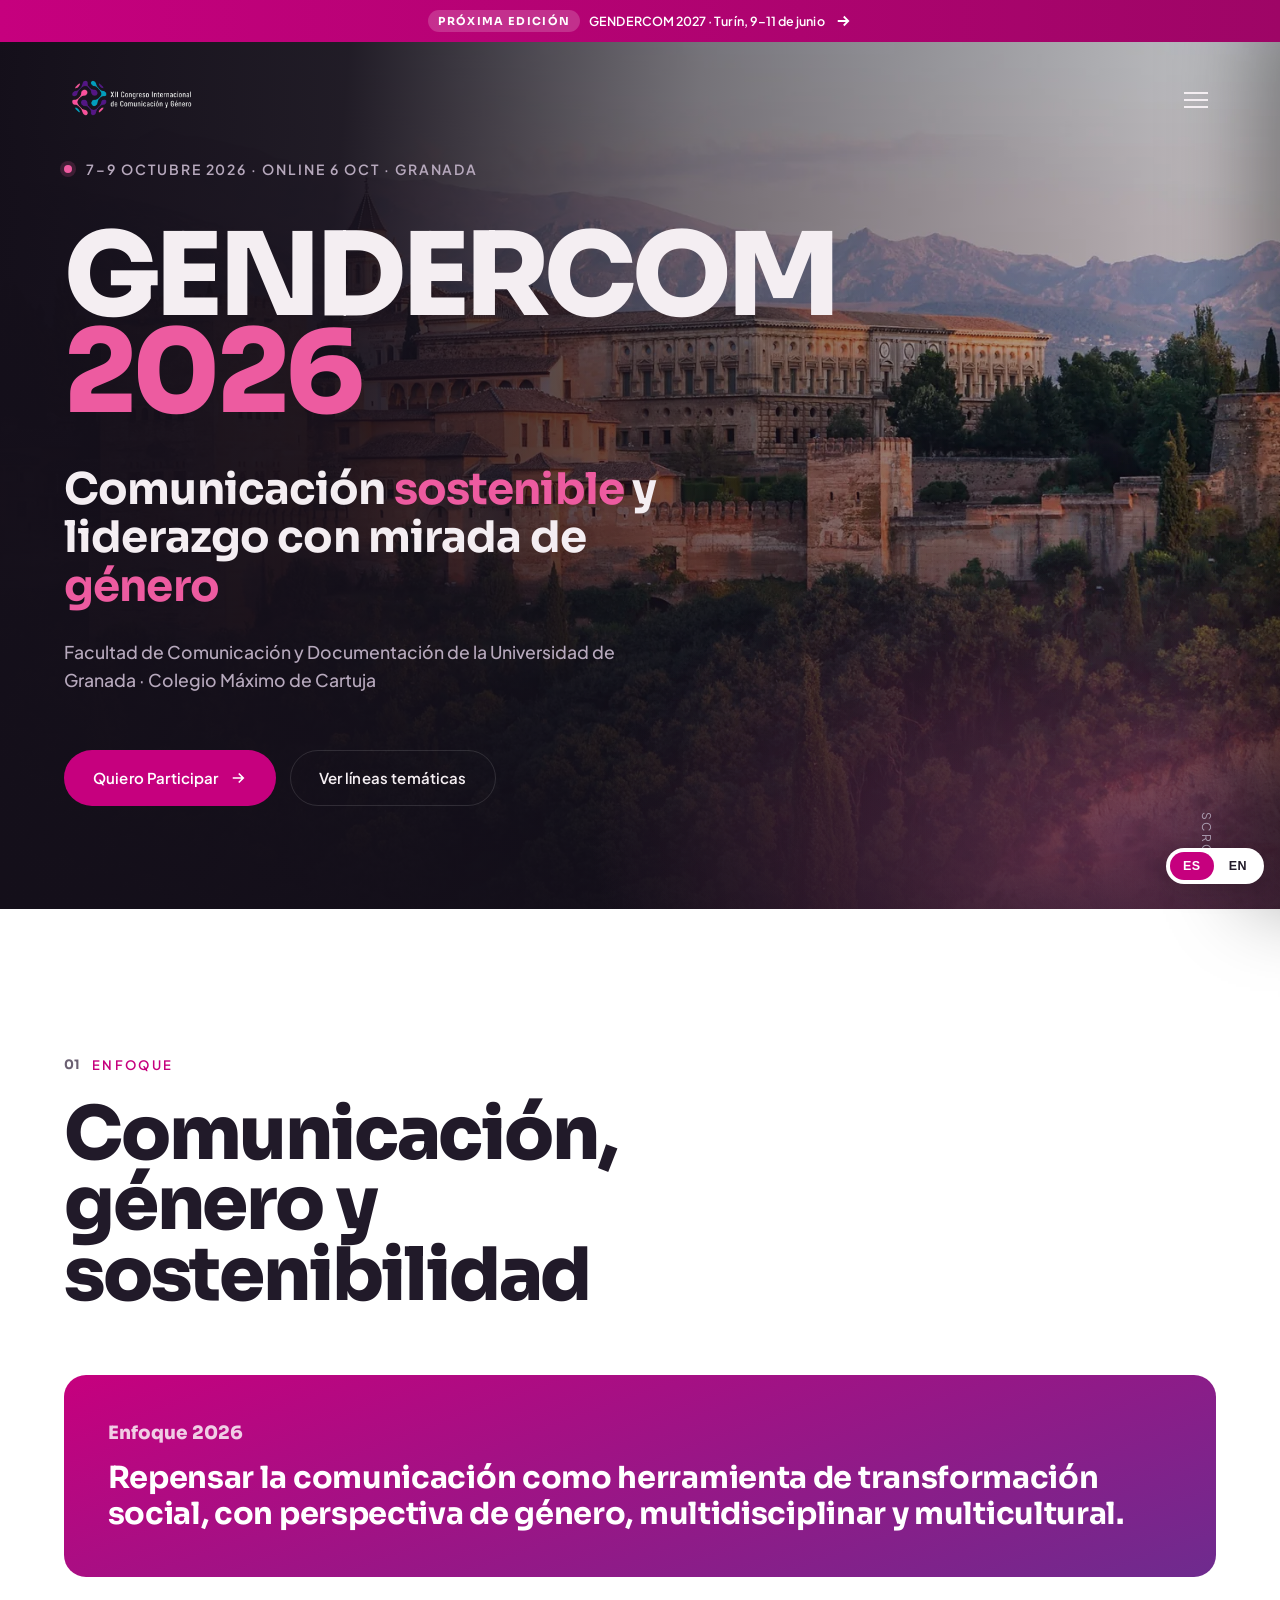
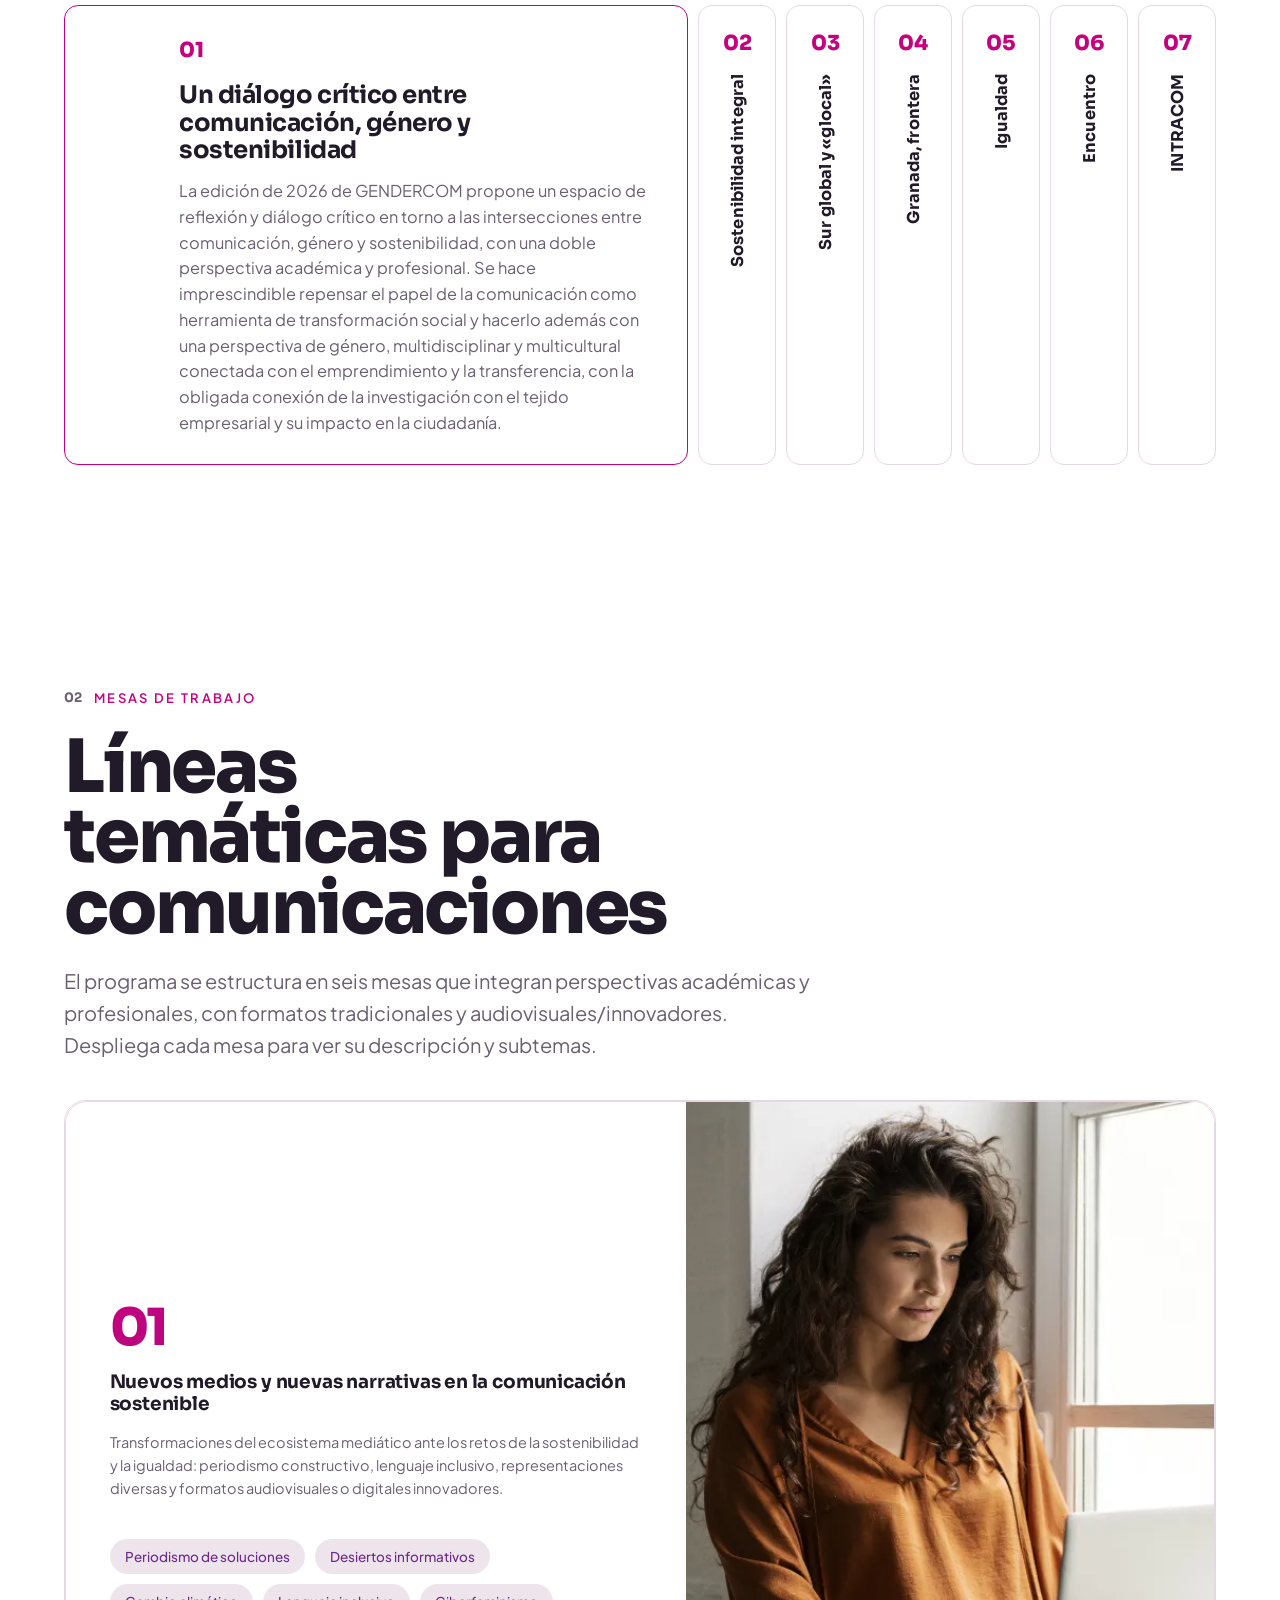
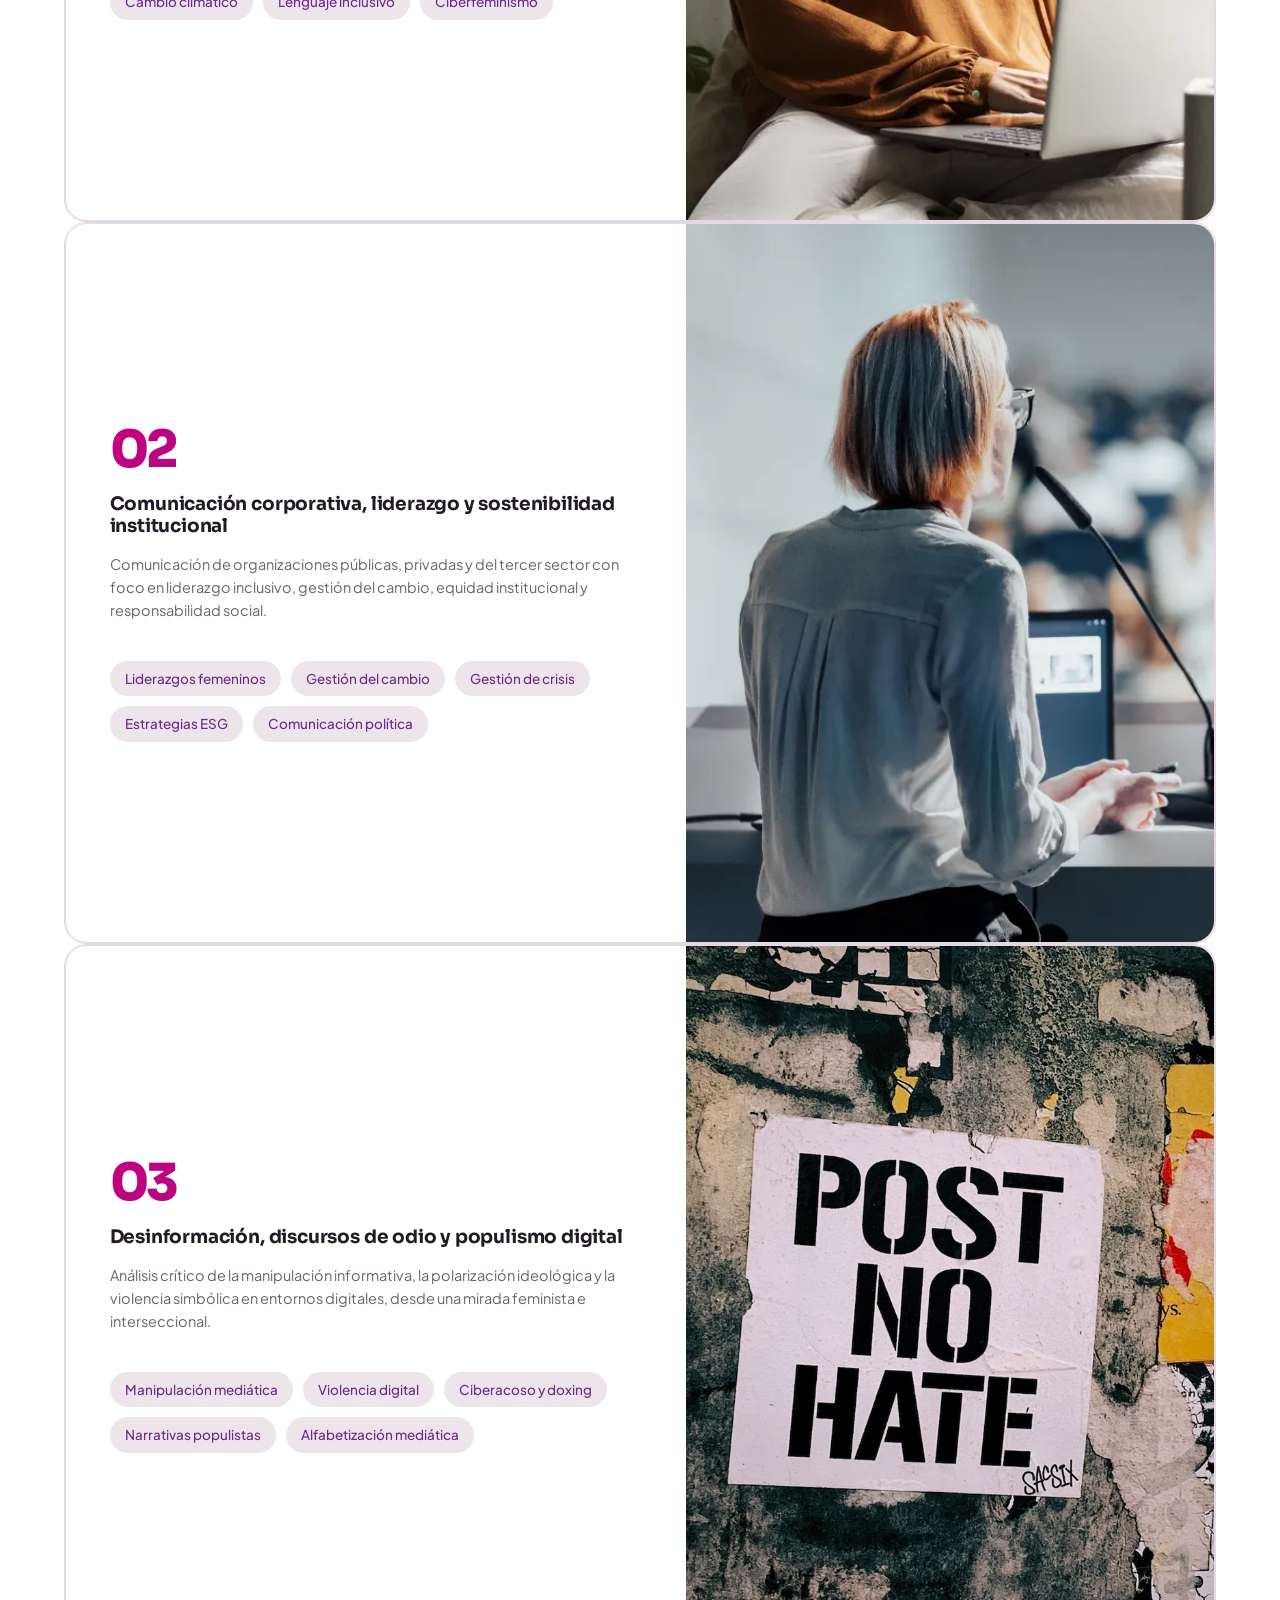
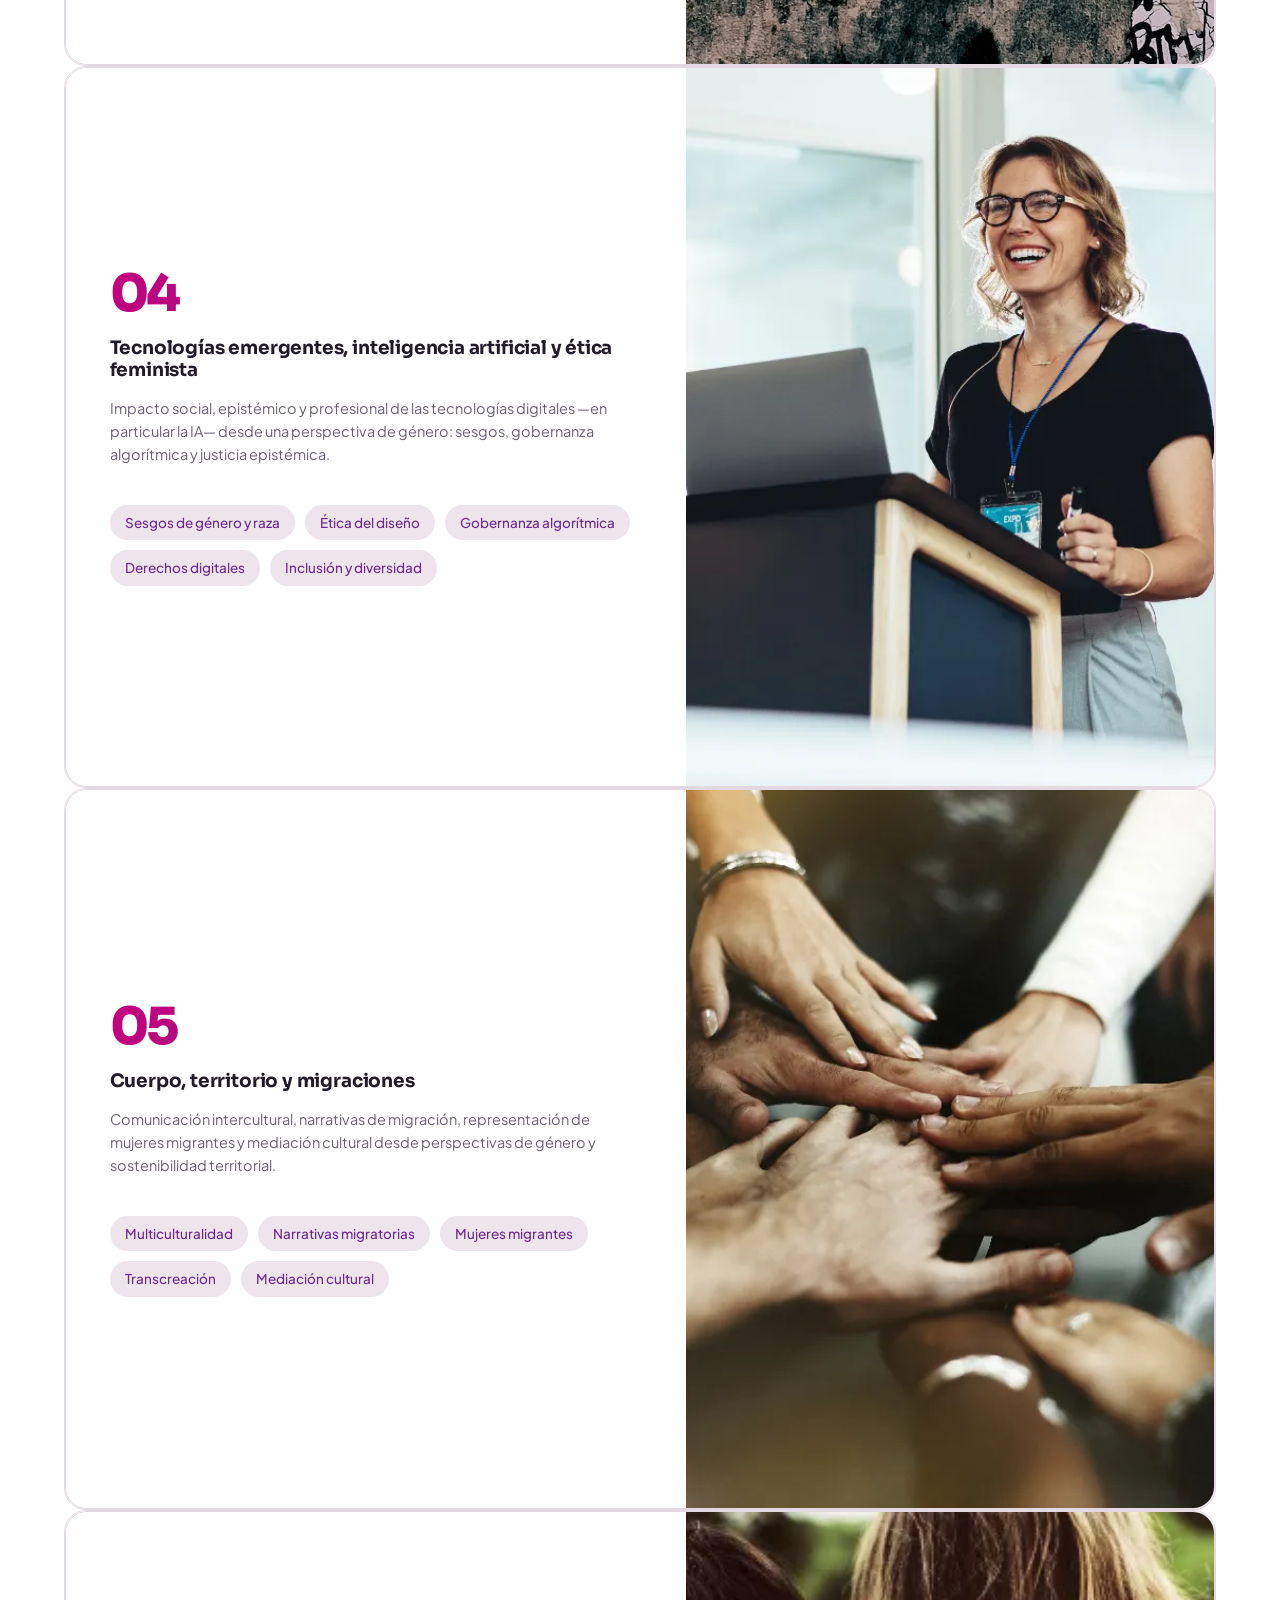
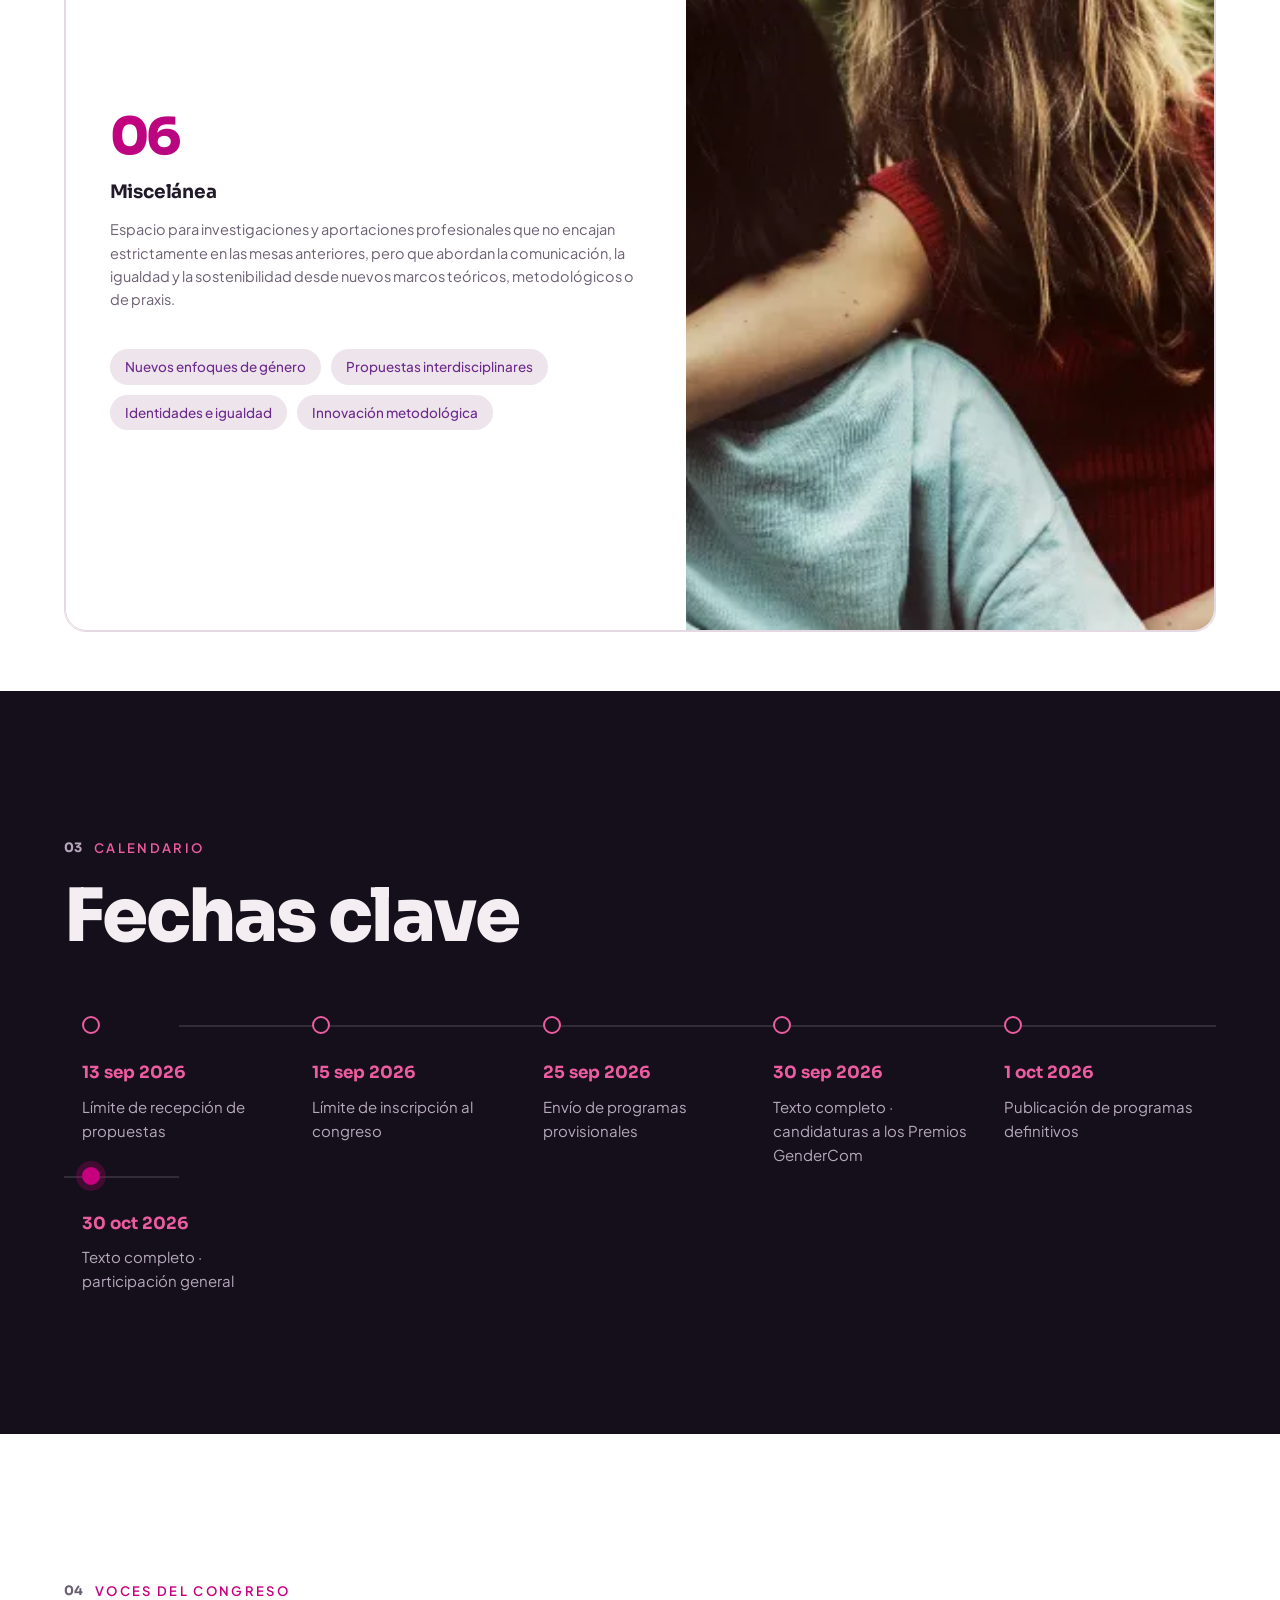
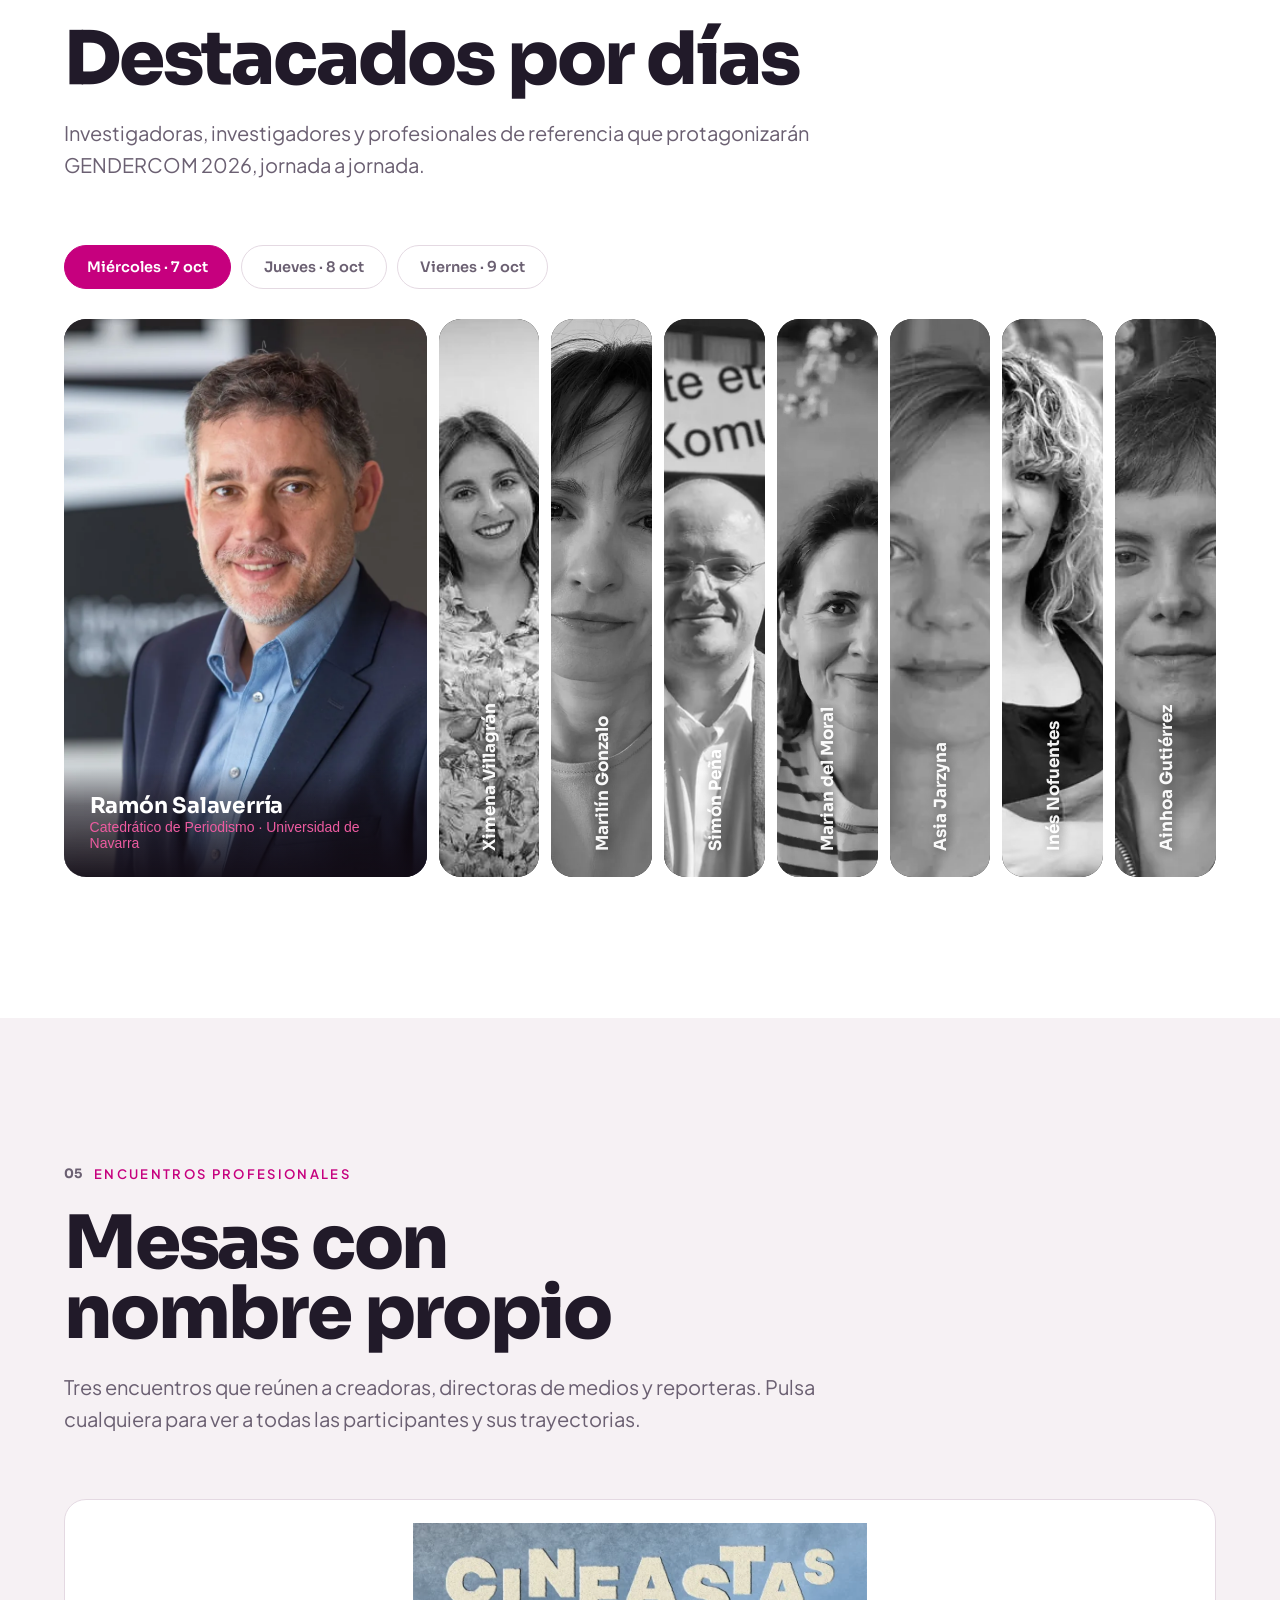
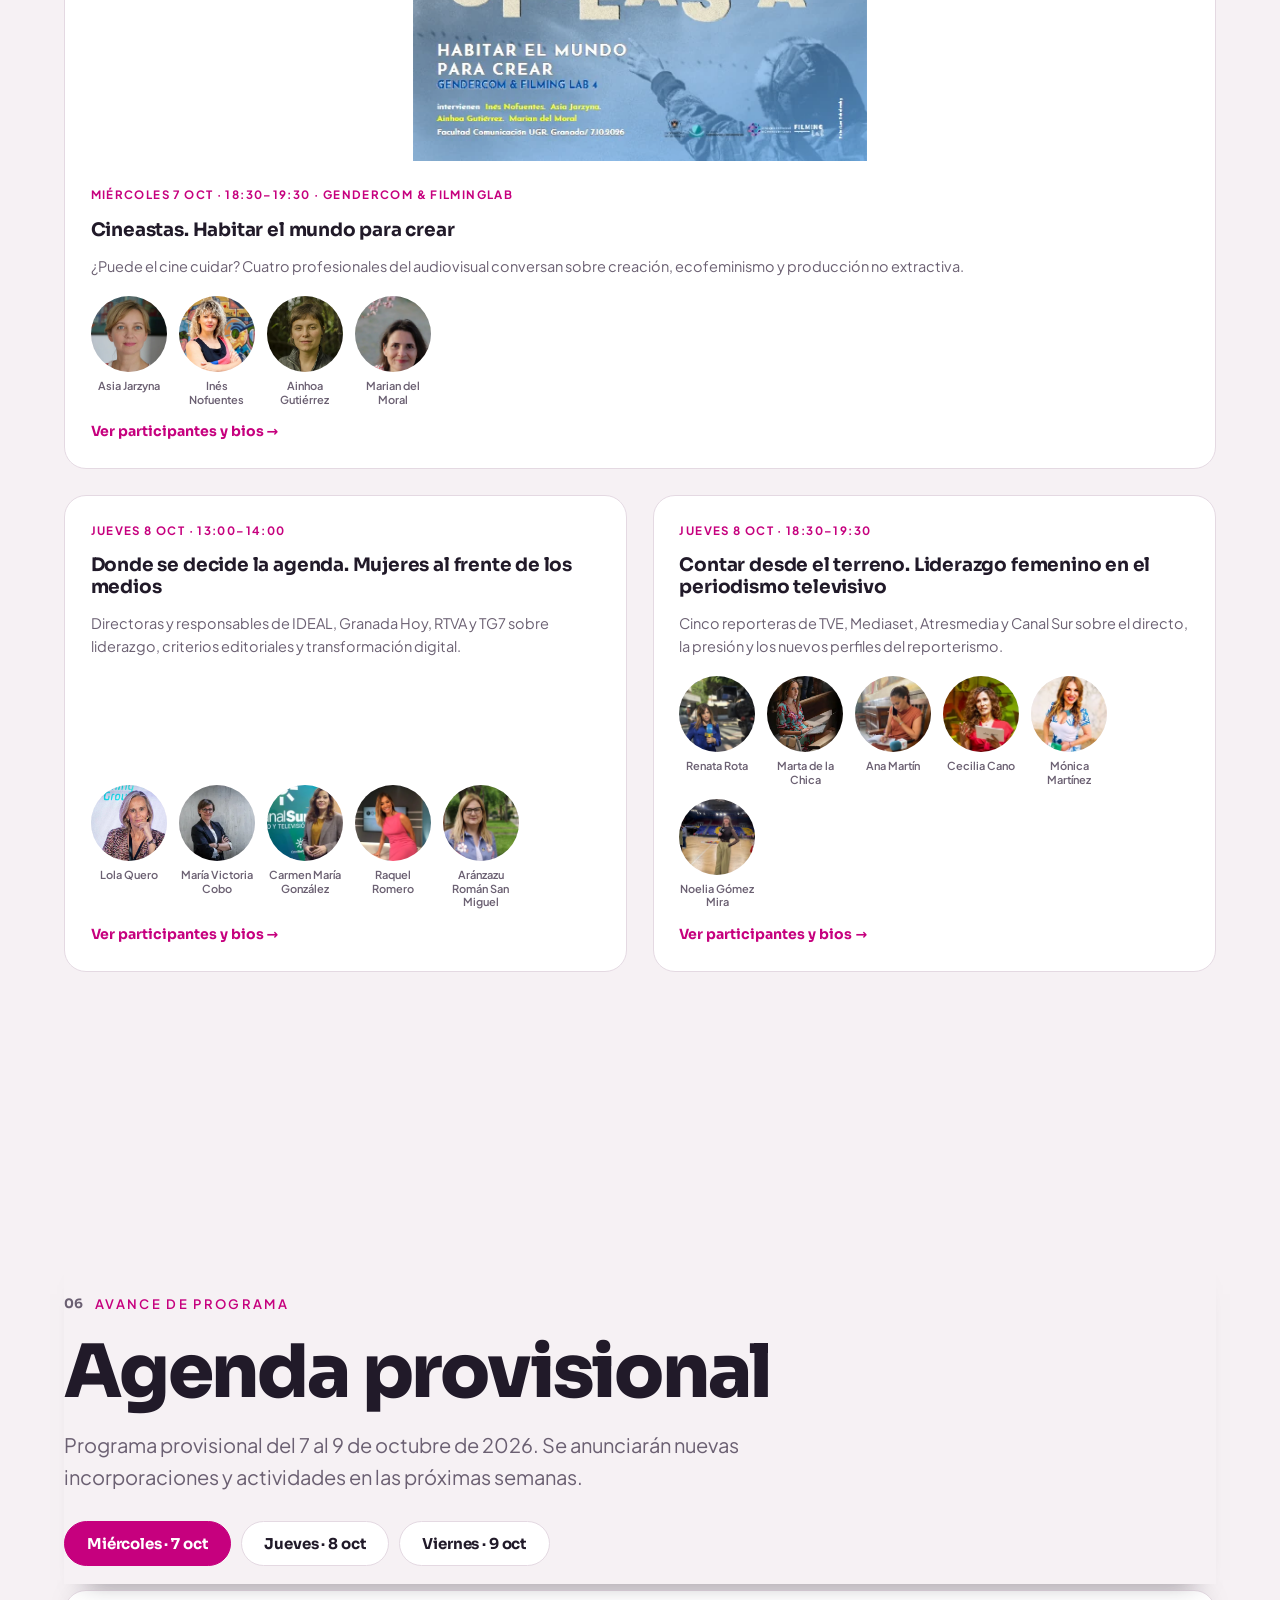
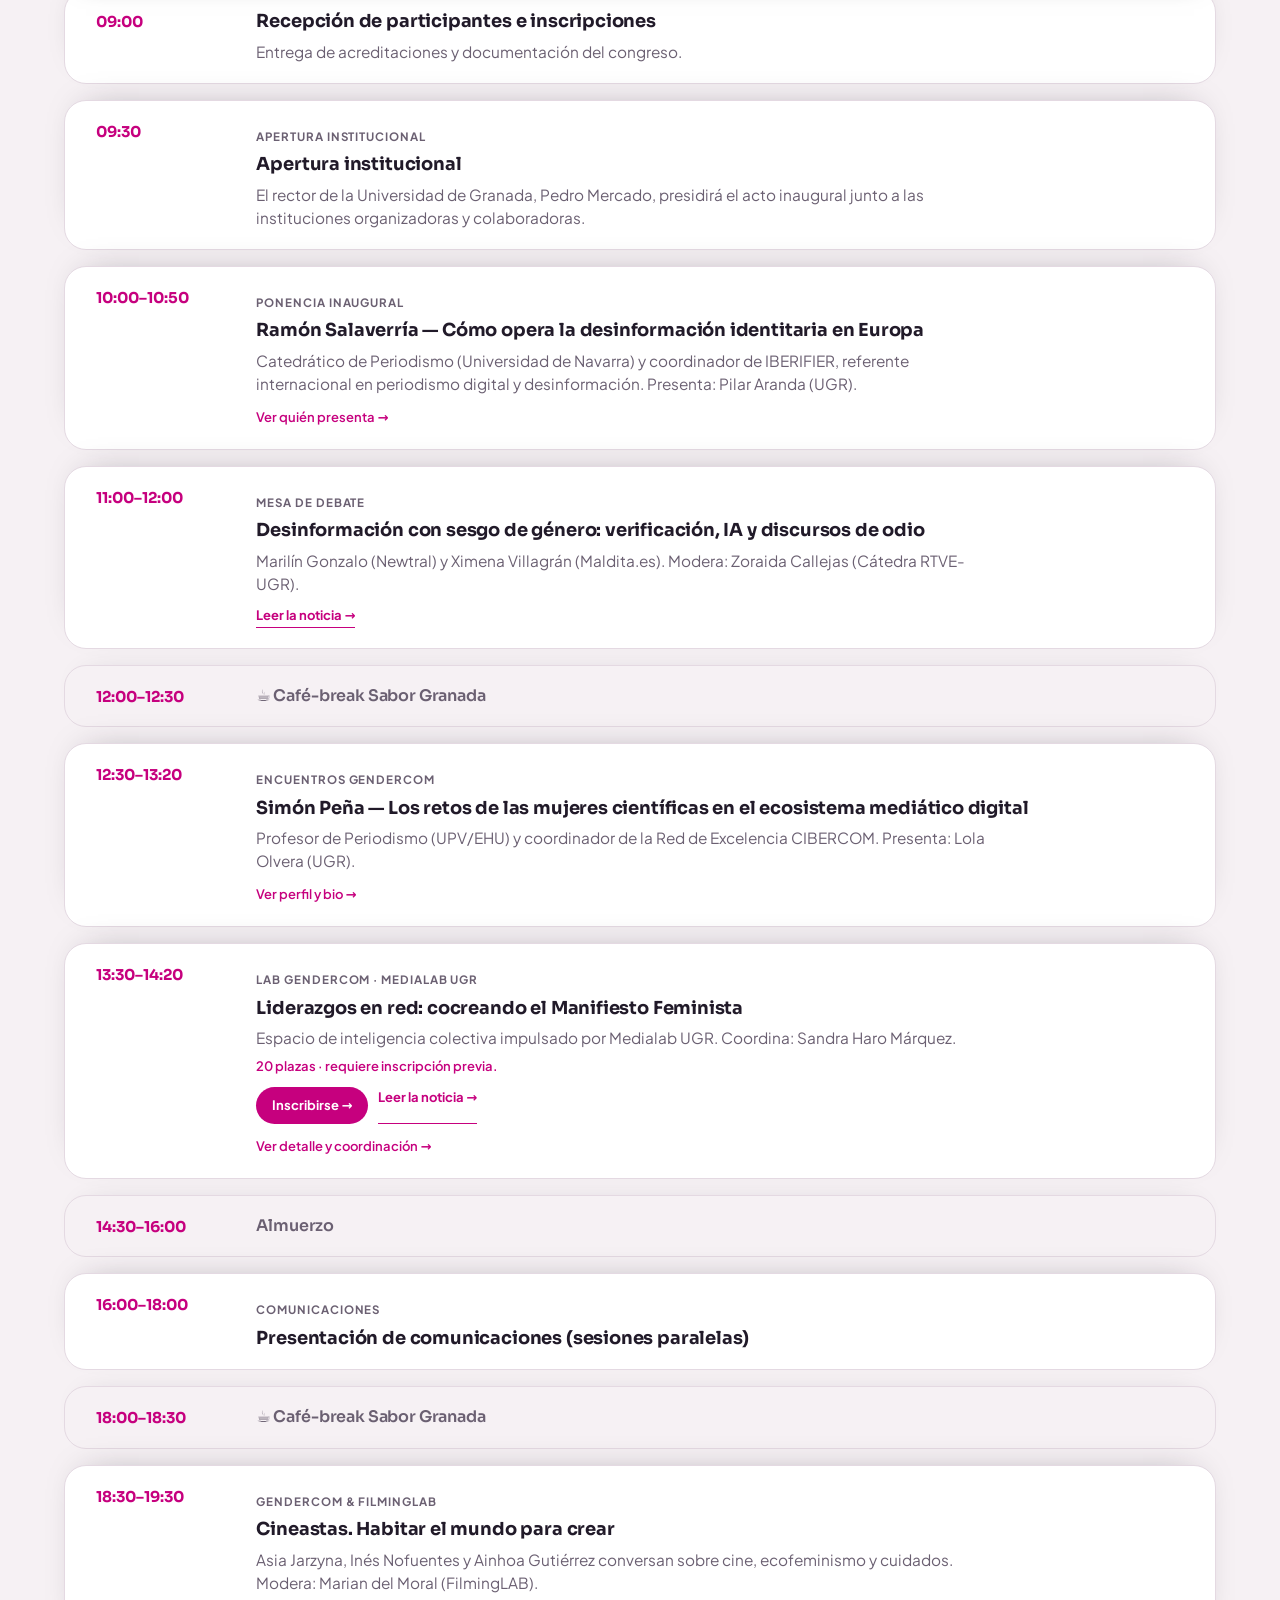
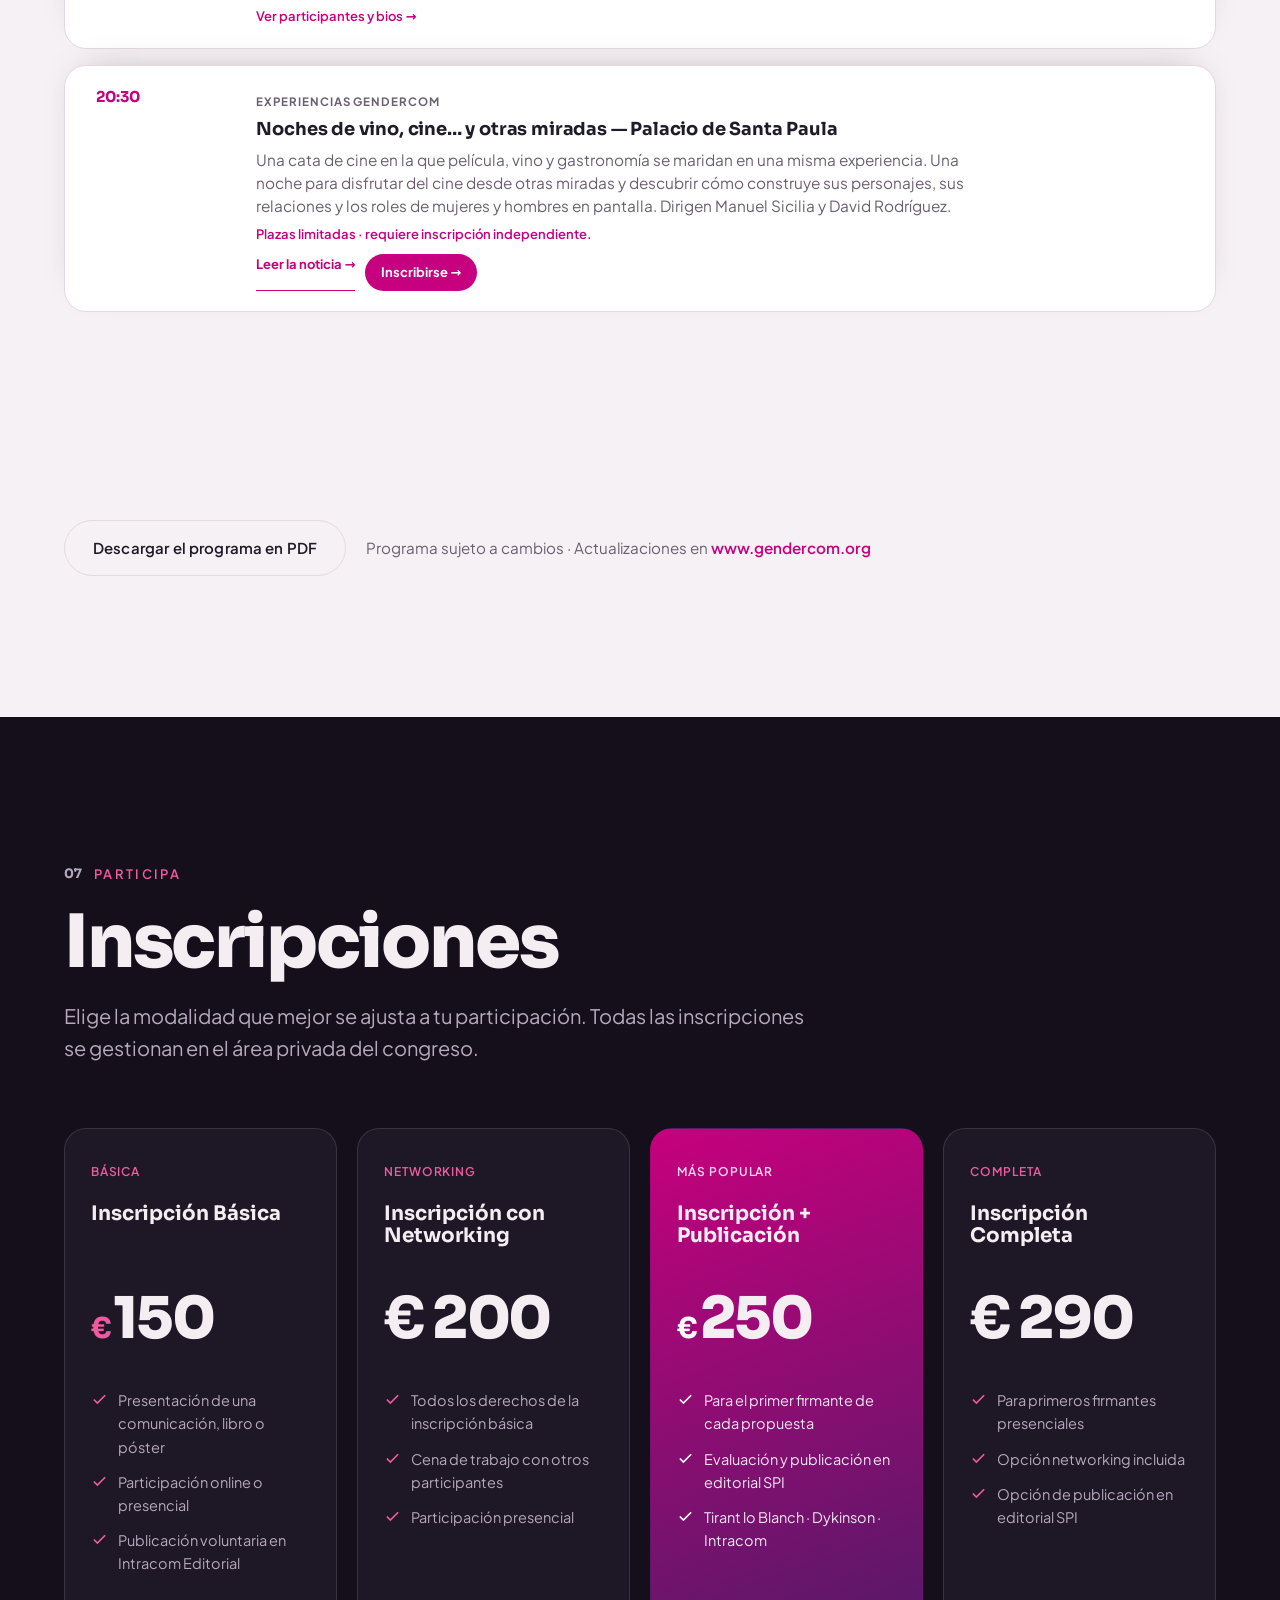
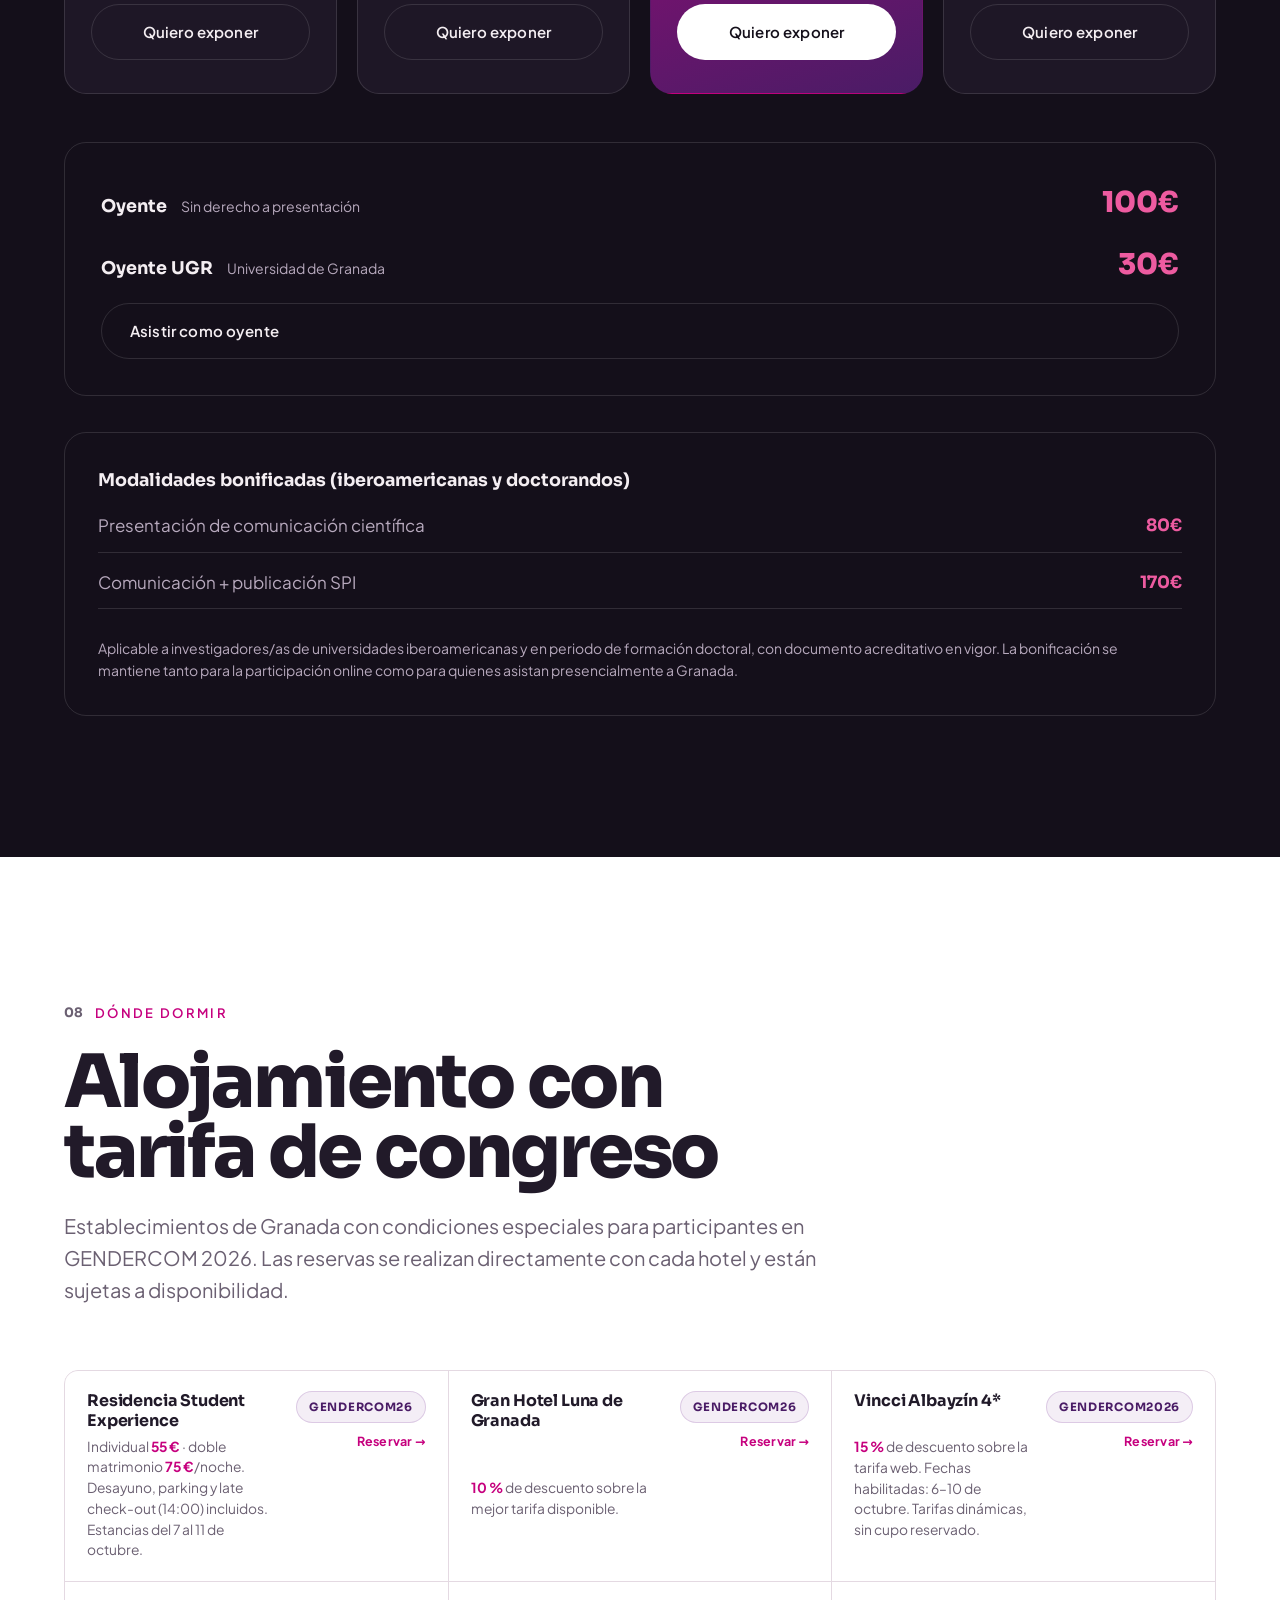
==== 2026/index.html @ 5fc41556 "GENDERCOM 2027 pasa a ser la portada y la web adelgaza de 17 MB a 300 KB Las imágenes iban empotrada" ====
<!DOCTYPE html>
<html lang="es"><head>
<title>GENDERCOM 2026 · Congreso de Comunicación y Género · Granada</title>
<meta name="description" content="XII Congreso Internacional de Comunicación y Género. Comunicación sostenible y liderazgo con mirada de género. Universidad de Granada, 7–9 de octubre de 2026.">
<link rel="canonical" href="https://gendercom.org/2026/">
<meta name="robots" content="index, follow, max-image-preview:large, max-snippet:-1">
<meta property="og:type" content="website">
<meta property="og:site_name" content="GENDERCOM 2026">
<meta property="og:locale" content="es_ES">
<meta property="og:title" content="GENDERCOM 2026 · Congreso de Comunicación y Género · Granada">
<meta property="og:description" content="XII Congreso Internacional de Comunicación y Género. Comunicación sostenible y liderazgo con mirada de género. Universidad de Granada, 7–9 de octubre de 2026.">
<meta property="og:url" content="https://gendercom.org/2026/">
<meta property="og:image" content="https://gendercom.org/2026/og.png">
<meta property="og:image:width" content="1200">
<meta property="og:image:height" content="630">
<meta name="twitter:card" content="summary_large_image">
<link rel="icon" type="image/png" sizes="32x32" href="favicon-32.png">
<link rel="icon" type="image/png" sizes="512x512" href="favicon-512.png">
<link rel="apple-touch-icon" sizes="180x180" href="favicon-180.png">
<meta charset="UTF-8">
<meta name="viewport" content="width=device-width, initial-scale=1.0">
<link rel="preconnect" href="https://fonts.googleapis.com">
<link rel="preconnect" href="https://fonts.gstatic.com">
<style>/* cyrillic-ext */
@font-face {
  font-family: 'Plus Jakarta Sans';
  font-style: normal;
  font-weight: 400;
  font-display: swap;
  src: url("assets/b/47a13be1.woff2") format('woff2');
  unicode-range: U+0460-052F, U+1C80-1C8A, U+20B4, U+2DE0-2DFF, U+A640-A69F, U+FE2E-FE2F;
}
/* vietnamese */
@font-face {
  font-family: 'Plus Jakarta Sans';
  font-style: normal;
  font-weight: 400;
  font-display: swap;
  src: url("assets/b/d597b48f.woff2") format('woff2');
  unicode-range: U+0102-0103, U+0110-0111, U+0128-0129, U+0168-0169, U+01A0-01A1, U+01AF-01B0, U+0300-0301, U+0303-0304, U+0308-0309, U+0323, U+0329, U+1EA0-1EF9, U+20AB;
}
/* latin-ext */
@font-face {
  font-family: 'Plus Jakarta Sans';
  font-style: normal;
  font-weight: 400;
  font-display: swap;
  src: url("assets/b/a295bea7.woff2") format('woff2');
  unicode-range: U+0100-02BA, U+02BD-02C5, U+02C7-02CC, U+02CE-02D7, U+02DD-02FF, U+0304, U+0308, U+0329, U+1D00-1DBF, U+1E00-1E9F, U+1EF2-1EFF, U+2020, U+20A0-20AB, U+20AD-20C0, U+2113, U+2C60-2C7F, U+A720-A7FF;
}
/* latin */
@font-face {
  font-family: 'Plus Jakarta Sans';
  font-style: normal;
  font-weight: 400;
  font-display: swap;
  src: url("assets/b/80a45c73.woff2") format('woff2');
  unicode-range: U+0000-00FF, U+0131, U+0152-0153, U+02BB-02BC, U+02C6, U+02DA, U+02DC, U+0304, U+0308, U+0329, U+2000-206F, U+20AC, U+2122, U+2191, U+2193, U+2212, U+2215, U+FEFF, U+FFFD;
}
/* cyrillic-ext */
@font-face {
  font-family: 'Plus Jakarta Sans';
  font-style: normal;
  font-weight: 500;
  font-display: swap;
  src: url("assets/b/47a13be1.woff2") format('woff2');
  unicode-range: U+0460-052F, U+1C80-1C8A, U+20B4, U+2DE0-2DFF, U+A640-A69F, U+FE2E-FE2F;
}
/* vietnamese */
@font-face {
  font-family: 'Plus Jakarta Sans';
  font-style: normal;
  font-weight: 500;
  font-display: swap;
  src: url("assets/b/d597b48f.woff2") format('woff2');
  unicode-range: U+0102-0103, U+0110-0111, U+0128-0129, U+0168-0169, U+01A0-01A1, U+01AF-01B0, U+0300-0301, U+0303-0304, U+0308-0309, U+0323, U+0329, U+1EA0-1EF9, U+20AB;
}
/* latin-ext */
@font-face {
  font-family: 'Plus Jakarta Sans';
  font-style: normal;
  font-weight: 500;
  font-display: swap;
  src: url("assets/b/a295bea7.woff2") format('woff2');
  unicode-range: U+0100-02BA, U+02BD-02C5, U+02C7-02CC, U+02CE-02D7, U+02DD-02FF, U+0304, U+0308, U+0329, U+1D00-1DBF, U+1E00-1E9F, U+1EF2-1EFF, U+2020, U+20A0-20AB, U+20AD-20C0, U+2113, U+2C60-2C7F, U+A720-A7FF;
}
/* latin */
@font-face {
  font-family: 'Plus Jakarta Sans';
  font-style: normal;
  font-weight: 500;
  font-display: swap;
  src: url("assets/b/80a45c73.woff2") format('woff2');
  unicode-range: U+0000-00FF, U+0131, U+0152-0153, U+02BB-02BC, U+02C6, U+02DA, U+02DC, U+0304, U+0308, U+0329, U+2000-206F, U+20AC, U+2122, U+2191, U+2193, U+2212, U+2215, U+FEFF, U+FFFD;
}
/* cyrillic-ext */
@font-face {
  font-family: 'Plus Jakarta Sans';
  font-style: normal;
  font-weight: 600;
  font-display: swap;
  src: url("assets/b/47a13be1.woff2") format('woff2');
  unicode-range: U+0460-052F, U+1C80-1C8A, U+20B4, U+2DE0-2DFF, U+A640-A69F, U+FE2E-FE2F;
}
/* vietnamese */
@font-face {
  font-family: 'Plus Jakarta Sans';
  font-style: normal;
  font-weight: 600;
  font-display: swap;
  src: url("assets/b/d597b48f.woff2") format('woff2');
  unicode-range: U+0102-0103, U+0110-0111, U+0128-0129, U+0168-0169, U+01A0-01A1, U+01AF-01B0, U+0300-0301, U+0303-0304, U+0308-0309, U+0323, U+0329, U+1EA0-1EF9, U+20AB;
}
/* latin-ext */
@font-face {
  font-family: 'Plus Jakarta Sans';
  font-style: normal;
  font-weight: 600;
  font-display: swap;
  src: url("assets/b/a295bea7.woff2") format('woff2');
  unicode-range: U+0100-02BA, U+02BD-02C5, U+02C7-02CC, U+02CE-02D7, U+02DD-02FF, U+0304, U+0308, U+0329, U+1D00-1DBF, U+1E00-1E9F, U+1EF2-1EFF, U+2020, U+20A0-20AB, U+20AD-20C0, U+2113, U+2C60-2C7F, U+A720-A7FF;
}
/* latin */
@font-face {
  font-family: 'Plus Jakarta Sans';
  font-style: normal;
  font-weight: 600;
  font-display: swap;
  src: url("assets/b/80a45c73.woff2") format('woff2');
  unicode-range: U+0000-00FF, U+0131, U+0152-0153, U+02BB-02BC, U+02C6, U+02DA, U+02DC, U+0304, U+0308, U+0329, U+2000-206F, U+20AC, U+2122, U+2191, U+2193, U+2212, U+2215, U+FEFF, U+FFFD;
}
/* cyrillic-ext */
@font-face {
  font-family: 'Plus Jakarta Sans';
  font-style: normal;
  font-weight: 700;
  font-display: swap;
  src: url("assets/b/47a13be1.woff2") format('woff2');
  unicode-range: U+0460-052F, U+1C80-1C8A, U+20B4, U+2DE0-2DFF, U+A640-A69F, U+FE2E-FE2F;
}
/* vietnamese */
@font-face {
  font-family: 'Plus Jakarta Sans';
  font-style: normal;
  font-weight: 700;
  font-display: swap;
  src: url("assets/b/d597b48f.woff2") format('woff2');
  unicode-range: U+0102-0103, U+0110-0111, U+0128-0129, U+0168-0169, U+01A0-01A1, U+01AF-01B0, U+0300-0301, U+0303-0304, U+0308-0309, U+0323, U+0329, U+1EA0-1EF9, U+20AB;
}
/* latin-ext */
@font-face {
  font-family: 'Plus Jakarta Sans';
  font-style: normal;
  font-weight: 700;
  font-display: swap;
  src: url("assets/b/a295bea7.woff2") format('woff2');
  unicode-range: U+0100-02BA, U+02BD-02C5, U+02C7-02CC, U+02CE-02D7, U+02DD-02FF, U+0304, U+0308, U+0329, U+1D00-1DBF, U+1E00-1E9F, U+1EF2-1EFF, U+2020, U+20A0-20AB, U+20AD-20C0, U+2113, U+2C60-2C7F, U+A720-A7FF;
}
/* latin */
@font-face {
  font-family: 'Plus Jakarta Sans';
  font-style: normal;
  font-weight: 700;
  font-display: swap;
  src: url("assets/b/80a45c73.woff2") format('woff2');
  unicode-range: U+0000-00FF, U+0131, U+0152-0153, U+02BB-02BC, U+02C6, U+02DA, U+02DC, U+0304, U+0308, U+0329, U+2000-206F, U+20AC, U+2122, U+2191, U+2193, U+2212, U+2215, U+FEFF, U+FFFD;
}
/* latin-ext */
@font-face {
  font-family: 'Sora';
  font-style: normal;
  font-weight: 500;
  font-display: swap;
  src: url("assets/b/bac84200.woff2") format('woff2');
  unicode-range: U+0100-02BA, U+02BD-02C5, U+02C7-02CC, U+02CE-02D7, U+02DD-02FF, U+0304, U+0308, U+0329, U+1D00-1DBF, U+1E00-1E9F, U+1EF2-1EFF, U+2020, U+20A0-20AB, U+20AD-20C0, U+2113, U+2C60-2C7F, U+A720-A7FF;
}
/* latin */
@font-face {
  font-family: 'Sora';
  font-style: normal;
  font-weight: 500;
  font-display: swap;
  src: url("assets/b/6f358bd4.woff2") format('woff2');
  unicode-range: U+0000-00FF, U+0131, U+0152-0153, U+02BB-02BC, U+02C6, U+02DA, U+02DC, U+0304, U+0308, U+0329, U+2000-206F, U+20AC, U+2122, U+2191, U+2193, U+2212, U+2215, U+FEFF, U+FFFD;
}
/* latin-ext */
@font-face {
  font-family: 'Sora';
  font-style: normal;
  font-weight: 600;
  font-display: swap;
  src: url("assets/b/bac84200.woff2") format('woff2');
  unicode-range: U+0100-02BA, U+02BD-02C5, U+02C7-02CC, U+02CE-02D7, U+02DD-02FF, U+0304, U+0308, U+0329, U+1D00-1DBF, U+1E00-1E9F, U+1EF2-1EFF, U+2020, U+20A0-20AB, U+20AD-20C0, U+2113, U+2C60-2C7F, U+A720-A7FF;
}
/* latin */
@font-face {
  font-family: 'Sora';
  font-style: normal;
  font-weight: 600;
  font-display: swap;
  src: url("assets/b/6f358bd4.woff2") format('woff2');
  unicode-range: U+0000-00FF, U+0131, U+0152-0153, U+02BB-02BC, U+02C6, U+02DA, U+02DC, U+0304, U+0308, U+0329, U+2000-206F, U+20AC, U+2122, U+2191, U+2193, U+2212, U+2215, U+FEFF, U+FFFD;
}
/* latin-ext */
@font-face {
  font-family: 'Sora';
  font-style: normal;
  font-weight: 700;
  font-display: swap;
  src: url("assets/b/bac84200.woff2") format('woff2');
  unicode-range: U+0100-02BA, U+02BD-02C5, U+02C7-02CC, U+02CE-02D7, U+02DD-02FF, U+0304, U+0308, U+0329, U+1D00-1DBF, U+1E00-1E9F, U+1EF2-1EFF, U+2020, U+20A0-20AB, U+20AD-20C0, U+2113, U+2C60-2C7F, U+A720-A7FF;
}
/* latin */
@font-face {
  font-family: 'Sora';
  font-style: normal;
  font-weight: 700;
  font-display: swap;
  src: url("assets/b/6f358bd4.woff2") format('woff2');
  unicode-range: U+0000-00FF, U+0131, U+0152-0153, U+02BB-02BC, U+02C6, U+02DA, U+02DC, U+0304, U+0308, U+0329, U+2000-206F, U+20AC, U+2122, U+2191, U+2193, U+2212, U+2215, U+FEFF, U+FFFD;
}
/* latin-ext */
@font-face {
  font-family: 'Sora';
  font-style: normal;
  font-weight: 800;
  font-display: swap;
  src: url("assets/b/bac84200.woff2") format('woff2');
  unicode-range: U+0100-02BA, U+02BD-02C5, U+02C7-02CC, U+02CE-02D7, U+02DD-02FF, U+0304, U+0308, U+0329, U+1D00-1DBF, U+1E00-1E9F, U+1EF2-1EFF, U+2020, U+20A0-20AB, U+20AD-20C0, U+2113, U+2C60-2C7F, U+A720-A7FF;
}
/* latin */
@font-face {
  font-family: 'Sora';
  font-style: normal;
  font-weight: 800;
  font-display: swap;
  src: url("assets/b/6f358bd4.woff2") format('woff2');
  unicode-range: U+0000-00FF, U+0131, U+0152-0153, U+02BB-02BC, U+02C6, U+02DA, U+02DC, U+0304, U+0308, U+0329, U+2000-206F, U+20AC, U+2122, U+2191, U+2193, U+2212, U+2215, U+FEFF, U+FFFD;
}
</style>
<style>/* ============================================================
   GENDERCOM 2026 — Sistema de diseño
   Paleta extraída del logo: magenta · rosa · púrpura · turquesa
   Display: Syne  ·  Texto: Plus Jakarta Sans
   ============================================================ */

:root {
  /* Marca */
  --magenta: #C6007E;
  --magenta-deep: #9E0566;
  --pink: #ED5BA0;
  --purple: #6E2B8E;
  --purple-deep: #4A1C66;
  --teal: #1CA0AE;

  /* Neutros */
  --ink: #140F1A;
  --ink-2: #1E1726;
  --ink-soft: #2A2233;
  --paper: #FFFFFF;
  --mist: #F6F1F4;
  --mist-2: #EDE5EB;
  --line: #E4D9E2;
  --line-dark: rgba(255,255,255,.12);

  --text: #211A29;
  --text-soft: #6B6072;
  --text-ondark: #F4EEF2;
  --text-ondark-soft: #B7A9Bd;

  /* Tipografía */
  --display: 'Sora', system-ui, sans-serif;
  --body: 'Plus Jakarta Sans', system-ui, sans-serif;

  /* Métrica */
  --container: 1280px;
  --gutter: clamp(20px, 5vw, 64px);
  --section-y: clamp(80px, 11vw, 168px);
  --radius: 22px;
  --radius-sm: 14px;
  --topbar-h: 48px;

  --ease: cubic-bezier(.22, 1, .36, 1);
}

* { margin: 0; padding: 0; box-sizing: border-box; }

html { scroll-behavior: smooth; scroll-padding-top: 92px; }

body {
  font-family: var(--body);
  background: var(--paper);
  color: var(--text);
  font-size: 17px;
  line-height: 1.6;
  -webkit-font-smoothing: antialiased;
  text-rendering: optimizeLegibility;
  overflow-x: hidden;
}

img { display: block; max-width: 100%; }
a { color: inherit; text-decoration: none; }

.container {
  width: 100%;
  max-width: var(--container);
  margin: 0 auto;
  padding-inline: var(--gutter);
}

/* ---------- Tipografía utilitaria ---------- */
.display {
  font-family: var(--display);
  font-weight: 800;
  line-height: .92;
  letter-spacing: -0.03em;
  text-wrap: balance;
}
.eyebrow {
  display: inline-flex;
  align-items: center;
  gap: 12px;
  font-family: var(--body);
  font-weight: 600;
  font-size: 13px;
  letter-spacing: .18em;
  text-transform: uppercase;
  color: var(--magenta);
}
.eyebrow::before {
  content: attr(data-index);
  font-family: var(--display);
  font-weight: 700;
  letter-spacing: 0;
  color: var(--text-soft);
}
.eyebrow.on-dark { color: var(--pink); }
.eyebrow.on-dark::before { color: var(--text-ondark-soft); }

.section-head {
  max-width: 760px;
  margin-bottom: clamp(40px, 5vw, 72px);
}
.section-head h2 {
  font-family: var(--display);
  font-weight: 800;
  font-size: clamp(2.4rem, 6vw, 4.6rem);
  line-height: .96;
  letter-spacing: -0.03em;
  margin-top: 22px;
  text-wrap: balance;
}
.section-head p {
  margin-top: 22px;
  font-size: clamp(1.05rem, 1.6vw, 1.25rem);
  color: var(--text-soft);
  max-width: 56ch;
}
.section.dark .section-head p { color: var(--text-ondark-soft); }

/* ---------- Botones ---------- */
.btn {
  display: inline-flex;
  align-items: center;
  gap: 10px;
  font-family: var(--body);
  font-weight: 600;
  font-size: 15px;
  letter-spacing: .01em;
  padding: 15px 28px;
  border-radius: 100px;
  border: 1.5px solid transparent;
  cursor: pointer;
  transition: transform .35s var(--ease), background .3s var(--ease), color .3s var(--ease), border-color .3s var(--ease);
  white-space: nowrap;
}
.btn svg { width: 18px; height: 18px; transition: transform .35s var(--ease); }
.btn:hover svg { transform: translateX(4px); }
.btn-primary { background: var(--magenta); color: #fff; }
.btn-primary:hover { background: var(--magenta-deep); transform: translateY(-2px); }
.btn-ghost { border-color: var(--line); color: var(--text); background: transparent; }
.btn-ghost:hover { border-color: var(--magenta); color: var(--magenta); }
.btn-ghost.on-dark { border-color: var(--line-dark); color: var(--text-ondark); }
.btn-ghost.on-dark:hover { border-color: var(--pink); color: var(--pink); }
.btn-light { background: #fff; color: var(--ink); }
.btn-light:hover { transform: translateY(-2px); background: var(--mist); }

/* ============================================================
   NAV
   ============================================================ */
.nav {
  position: fixed;
  top: var(--topbar-h, 46px); left: 0; right: 0;
  z-index: 100;
  transition: background .4s var(--ease), box-shadow .4s var(--ease), padding .4s var(--ease), top .4s var(--ease);
  padding: 22px 0;
}
.nav.scrolled {
  top: 0;
  background: rgba(255,255,255,.82);
  backdrop-filter: blur(18px) saturate(1.4);
  -webkit-backdrop-filter: blur(18px) saturate(1.4);
  box-shadow: 0 1px 0 var(--line);
  padding: 14px 0;
}

/* ---------- Barra superior: avance de programa ---------- */
.topbar {
  position: fixed; top: 0; left: 0; right: 0;
  z-index: 101;
  background: linear-gradient(90deg, var(--magenta) 0%, var(--magenta-deep) 100%);
  transform: translateY(0);
  transition: transform .4s var(--ease);
}
.topbar.hidden { transform: translateY(-100%); }
.topbar a {
  display: flex; align-items: center; justify-content: center; gap: 12px;
  padding: 11px 20px;
  color: #fff; font-weight: 600; font-size: 14px; letter-spacing: .005em;
  text-align: center;
}
.topbar a:hover { color: #fff; }
.topbar .tb-badge {
  font-family: var(--display); font-weight: 700; font-size: 11px;
  letter-spacing: .12em; text-transform: uppercase;
  background: rgba(255,255,255,.18); color: #fff;
  padding: 4px 10px; border-radius: 100px; white-space: nowrap;
}
.topbar .tb-arrow { transition: transform .3s var(--ease); flex: 0 0 auto; }
.topbar a:hover .tb-arrow { transform: translateX(4px); }
.nav .container { max-width: none; }
.nav-inner {
  display: flex;
  align-items: center;
  justify-content: space-between;
  gap: 16px;
}
.nav-logo { display: flex; align-items: center; flex-shrink: 0; }
.nav-logo img { height: 88px; width: auto; flex: 0 0 auto; display: block; transition: height .4s var(--ease); }
.nav.scrolled .nav-logo img { height: 60px; }
.nav-logo .logo-color { display: none; }
.nav.scrolled .nav-logo .logo-neg { display: none; }
.nav.scrolled .nav-logo .logo-color { display: block; }

.nav-links {
  display: flex;
  align-items: center;
  gap: 4px;
  list-style: none;
}
.nav-links a {
  font-size: 13.5px;
  font-weight: 500;
  color: var(--text-ondark);
  padding: 8px 11px;
  border-radius: 100px;
  transition: color .25s, background .25s;
  white-space: nowrap;
}
.nav.scrolled .nav-links a { color: var(--text); }
.nav-links a:hover { color: var(--magenta); background: rgba(198,0,126,.08); }
.nav-cta { display: flex; align-items: center; gap: 10px; }
.nav-cta .btn-ghost { display: none; }
@media (min-width: 1560px) { .nav-cta .btn-ghost { display: inline-flex; } }

.nav-toggle {
  display: none;
  flex-direction: column;
  gap: 5px;
  background: none;
  border: 0;
  cursor: pointer;
  padding: 8px;
}
.nav-toggle span {
  width: 24px; height: 2px;
  background: var(--text-ondark);
  transition: background .3s, transform .3s, opacity .3s;
}
.nav.scrolled .nav-toggle span { background: var(--ink); }

.nav-mobile { display: none; }
  .nav-links .nav-2027, .nav-mobile .nav-2027 { color: var(--pink); font-weight: 700; letter-spacing: .02em; }
  .nav.scrolled .nav-links .nav-2027 { color: var(--magenta); }
  .nav-links .nav-2027::after { content: " →"; font-weight: 400; }

/* ============================================================
   HERO
   ============================================================ */
.hero {
  position: relative;
  background: var(--ink);
  color: var(--text-ondark);
  min-height: 100svh;
  display: flex;
  align-items: center;
  padding: clamp(140px, 17vh, 200px) 0 clamp(64px, 8vw, 110px);
  overflow: hidden;
  isolation: isolate;
}
.hero .container { position: relative; z-index: 1; }
.hero-content { max-width: min(900px, 94%); }
.hero-bg {
  position: absolute;
  inset: 0;
  z-index: -1;
  overflow: hidden;
}
.hero-photo {
  position: absolute; inset: 0;
  width: 100%; height: 100%;
  object-fit: cover;
  object-position: 72% center;
}
.hero-veil {
  position: absolute; inset: 0;
  background:
    linear-gradient(95deg, var(--ink) 0%, rgba(20,15,26,.94) 26%, rgba(20,15,26,.55) 52%, rgba(20,15,26,.12) 100%),
    linear-gradient(0deg, rgba(20,15,26,.92) 0%, rgba(20,15,26,.12) 42%, transparent 70%);
}
.hero-veil::after {
  content: ''; position: absolute; inset: 0;
  background: radial-gradient(60% 50% at 88% 92%, rgba(237,91,160,.30), transparent 70%);
  mix-blend-mode: screen;
}

.hero-eyebrow {
  display: inline-flex;
  align-items: center;
  gap: 14px;
  font-weight: 600;
  font-size: 14px;
  letter-spacing: .14em;
  text-transform: uppercase;
  color: var(--text-ondark-soft);
  margin-bottom: clamp(28px, 4vw, 48px);
}
.hero-eyebrow .dot { width: 8px; height: 8px; border-radius: 50%; background: var(--pink); box-shadow: 0 0 0 4px rgba(237,91,160,.18); }

.hero-title {
  font-family: var(--display);
  font-weight: 800;
  font-size: clamp(2.8rem, 9vw, 8.5rem);
  line-height: .84;
  letter-spacing: -0.04em;
  position: relative;
}
.hero-title .word { display: block; }
.hero-title .year {
  color: var(--pink);
  display: inline-block;
}
.hero-lede {
  margin-top: clamp(26px, 3.5vw, 44px);
  font-size: clamp(1.5rem, 3.4vw, 2.9rem);
  font-weight: 700;
  line-height: 1.12;
  max-width: 20ch;
  color: var(--text-ondark);
  font-family: var(--display);
  letter-spacing: -0.02em;
}
.hero-lede .hl { color: var(--pink); }
.hero-venue {
  margin-top: clamp(18px, 2.4vw, 26px);
  font-size: clamp(.95rem, 1.5vw, 1.1rem);
  font-weight: 500;
  color: var(--text-ondark-soft);
  max-width: 46ch;
}
.hero-meta {
  display: flex;
  flex-wrap: wrap;
  gap: 12px;
  margin-top: clamp(34px, 4vw, 48px);
}
.hero-badge {
  display: inline-flex;
  align-items: center;
  gap: 9px;
  padding: 11px 20px;
  border: 1.5px solid var(--line-dark);
  border-radius: 100px;
  font-size: 14.5px;
  font-weight: 500;
  background: rgba(255,255,255,.03);
  backdrop-filter: blur(6px);
}
.hero-badge svg { width: 17px; height: 17px; color: var(--pink); }
.hero-actions {
  display: flex;
  flex-wrap: wrap;
  gap: 14px;
  margin-top: clamp(38px, 5vw, 56px);
}
.hero-scroll {
  position: absolute;
  bottom: 34px;
  right: var(--gutter);
  display: flex;
  align-items: center;
  gap: 10px;
  font-size: 12px;
  letter-spacing: .2em;
  text-transform: uppercase;
  color: var(--text-ondark-soft);
  writing-mode: vertical-rl;
}

/* ============================================================
   SECCIONES BASE
   ============================================================ */
.section { padding: var(--section-y) 0; position: relative; }
.section.dark { background: var(--ink); color: var(--text-ondark); }
.section.mist { background: var(--mist); }

/* ---------- Cifras ---------- */
.stats {
  display: grid;
  grid-template-columns: repeat(4, 1fr);
  gap: clamp(24px, 4vw, 56px);
}
.stat { border-top: 1.5px solid var(--line-dark); padding-top: 24px; }
.stat-num {
  font-family: var(--display);
  font-weight: 800;
  font-size: clamp(3rem, 7vw, 5.5rem);
  line-height: 1;
  letter-spacing: -0.04em;
  color: #fff;
  display: flex;
  align-items: baseline;
}
.stat-num .plus, .stat-num .suffix { color: var(--pink); }
.stat-label {
  margin-top: 14px;
  font-size: 15px;
  color: var(--text-ondark-soft);
  max-width: 22ch;
}

/* ---------- Sobre el congreso ---------- */
.split {
  display: grid;
  grid-template-columns: 1.05fr .95fr;
  gap: clamp(40px, 6vw, 96px);
  align-items: center;
}
.split-text p { color: var(--text-soft); margin-top: 20px; font-size: 1.08rem; }
.split-text .lead {
  font-family: var(--display);
  font-weight: 600;
  font-size: clamp(1.4rem, 2.6vw, 2rem);
  line-height: 1.25;
  color: var(--text);
  letter-spacing: -0.01em;
}
.split-text .btn { margin-top: 36px; }
.split-media {
  position: relative;
}
.split-media image-slot {
  width: 100%;
  aspect-ratio: 4/5;
  border-radius: var(--radius);
  box-shadow: 0 40px 80px -40px rgba(110,43,142,.4);
}
.split-media .media-tag {
  position: absolute;
  bottom: 24px; left: -28px;
  background: var(--magenta);
  color: #fff;
  padding: 18px 26px;
  border-radius: var(--radius-sm);
  font-family: var(--display);
  font-weight: 700;
  line-height: 1.1;
  box-shadow: 0 24px 50px -20px rgba(198,0,126,.6);
}
.split-media .media-tag span { display: block; font-family: var(--body); font-weight: 500; font-size: 13px; opacity: .85; margin-top: 4px; }

/* ---------- Pilares ---------- */
.pillars { display: grid; grid-template-columns: repeat(3, 1fr); gap: clamp(20px, 2.5vw, 36px); }
.pillar {
  border: 1.5px solid var(--line);
  border-radius: var(--radius);
  padding: clamp(28px, 3vw, 44px) clamp(26px, 2.5vw, 38px);
  background: var(--paper);
  transition: transform .4s var(--ease), border-color .4s var(--ease), box-shadow .4s var(--ease);
  position: relative;
  overflow: hidden;
}
.pillar:hover { transform: translateY(-6px); border-color: var(--magenta); box-shadow: 0 30px 60px -40px rgba(198,0,126,.5); }
.pillar-num {
  font-family: var(--display);
  font-weight: 800;
  font-size: 3.4rem;
  line-height: 1;
  letter-spacing: -0.04em;
  background: linear-gradient(135deg, var(--magenta), var(--purple));
  -webkit-background-clip: text;
  background-clip: text;
  color: transparent;
}
.pillar h3 {
  font-family: var(--display);
  font-weight: 700;
  font-size: 1.45rem;
  margin: 24px 0 14px;
  letter-spacing: -0.01em;
}
.pillar p { color: var(--text-soft); font-size: 1rem; }

/* ---------- Líneas temáticas (acordeón) ---------- */
.lines { border-top: 1.5px solid var(--line); }
.line-item { border-bottom: 1.5px solid var(--line); }
.line-trigger {
  width: 100%;
  display: grid;
  grid-template-columns: 64px 1fr auto;
  align-items: center;
  gap: 20px;
  padding: clamp(24px, 3vw, 38px) 0;
  background: none; border: 0; cursor: pointer;
  text-align: left;
  font-family: inherit;
}
.line-index {
  font-family: var(--display);
  font-weight: 700;
  font-size: 1.1rem;
  color: var(--magenta);
}
.line-title {
  font-family: var(--display);
  font-weight: 700;
  font-size: clamp(1.3rem, 3vw, 2.1rem);
  letter-spacing: -0.02em;
  line-height: 1.05;
  transition: color .3s;
}
.line-item:hover .line-title { color: var(--magenta); }
.line-toggle {
  width: 44px; height: 44px;
  border-radius: 50%;
  border: 1.5px solid var(--line);
  display: grid; place-items: center;
  flex-shrink: 0;
  transition: background .3s, border-color .3s, transform .4s var(--ease);
}
.line-toggle svg { width: 18px; height: 18px; transition: transform .4s var(--ease); }
.line-item[data-open="true"] .line-toggle { background: var(--magenta); border-color: var(--magenta); color: #fff; }
.line-item[data-open="true"] .line-toggle svg { transform: rotate(45deg); }
.line-body {
  display: grid;
  grid-template-rows: 0fr;
  transition: grid-template-rows .45s var(--ease);
}
.line-body-inner { overflow: hidden; }
.line-item[data-open="true"] .line-body { grid-template-rows: 1fr; }
.line-desc {
  padding: 0 0 32px 84px;
  max-width: 70ch;
}
.line-desc p { color: var(--text-soft); }
.line-tags { display: flex; flex-wrap: wrap; gap: 10px; margin-top: 18px; }
.line-tag {
  font-size: 13.5px;
  font-weight: 500;
  padding: 7px 15px;
  border-radius: 100px;
  background: var(--mist-2);
  color: var(--purple);
}

/* ---------- Fechas clave (timeline) ---------- */
.timeline {
  display: grid;
  grid-template-columns: repeat(5, 1fr);
  gap: 0;
  position: relative;
}
.tl-item { padding: 0 18px; position: relative; }
.tl-item::before {
  content: '';
  position: absolute;
  top: 9px; left: 0; right: 0;
  height: 2px;
  background: var(--line-dark);
}
.tl-item:first-child::before { left: 50%; }
.tl-item:last-child::before { right: 50%; }
.tl-dot {
  width: 18px; height: 18px;
  border-radius: 50%;
  background: var(--ink);
  border: 2px solid var(--pink);
  position: relative;
  z-index: 1;
  margin-bottom: 26px;
}
.tl-item.is-final .tl-dot { background: var(--magenta); border-color: var(--magenta); box-shadow: 0 0 0 6px rgba(198,0,126,.25); }
.tl-date {
  font-family: var(--display);
  font-weight: 700;
  font-size: 1.05rem;
  color: var(--pink);
  margin-bottom: 8px;
}
.tl-label { font-size: 15px; color: var(--text-ondark-soft); max-width: 18ch; }

/* ---------- Ponentes ---------- */
.speakers-accordion { display: flex; gap: 12px; height: clamp(440px, 62vh, 580px); }
.speaker {
  position: relative;
  flex: 1 1 0%;
  min-width: 0;
  border: 0; padding: 0; margin: 0;
  border-radius: var(--radius);
  overflow: hidden;
  cursor: pointer;
  background: var(--ink-2);
  filter: grayscale(1);
  transition: flex-grow .65s var(--ease), filter .65s var(--ease);
}
.speaker.active { flex-grow: 3.6; filter: grayscale(0); }
.speaker img.photo { width: 100%; height: 100%; object-fit: cover; object-position: 50% 16%; display: block; transition: transform 1s var(--ease); }
.speaker.active img.photo { transform: scale(1.03); }
.speaker-vlabel {
  position: absolute; left: 50%; bottom: 26px; transform: translateX(-50%) rotate(180deg);
  writing-mode: vertical-rl;
  font-family: var(--display); font-weight: 700; font-size: 1.05rem; color: #fff;
  white-space: nowrap; text-shadow: 0 2px 12px rgba(0,0,0,.6);
  opacity: .95; transition: opacity .3s; pointer-events: none;
}
.speaker.active .speaker-vlabel { opacity: 0; }
.speaker-info {
  position: absolute; inset: auto 0 0 0;
  padding: clamp(22px, 2vw, 32px);
  text-align: left;
  background: linear-gradient(transparent, rgba(18,12,22,.55) 35%, rgba(18,12,22,.95));
  color: #fff;
  opacity: 0; transform: translateY(12px);
  transition: opacity .5s var(--ease) .12s, transform .5s var(--ease) .12s;
  pointer-events: none;
}
.speaker.active .speaker-info { opacity: 1; transform: none; }
.speaker-info h4 { font-family: var(--display); font-weight: 700; font-size: clamp(1.2rem, 1.7vw, 1.6rem); color: #fff; letter-spacing: -0.01em; white-space: nowrap; }
.speaker-info span { font-size: 14px; color: var(--pink); font-weight: 500; }
.coming-soon {
  display: inline-flex; align-items: center; gap: 8px;
  font-size: 13px; font-weight: 600; letter-spacing: .04em;
  color: var(--magenta);
  background: rgba(198,0,126,.08);
  padding: 6px 14px; border-radius: 100px;
}

/* ---------- Inscripciones ---------- */
.tickets {
  display: grid;
  grid-template-columns: repeat(4, 1fr);
  gap: clamp(16px, 1.6vw, 22px);
}
.ticket {
  border: 1.5px solid var(--line-dark);
  border-radius: var(--radius);
  padding: clamp(26px, 2.6vw, 38px) clamp(22px, 2vw, 30px);
  display: flex;
  flex-direction: column;
  background: var(--ink-2);
  transition: transform .4s var(--ease), border-color .4s var(--ease), background .4s var(--ease);
  position: relative;
}
.ticket.featured { background: linear-gradient(160deg, var(--magenta), var(--purple-deep)); border-color: transparent; }
.ticket:hover { transform: translateY(-6px); border-color: var(--pink); }
.ticket.featured:hover { border-color: transparent; }
.ticket-tag {
  align-self: flex-start;
  font-size: 12px; font-weight: 600; letter-spacing: .08em; text-transform: uppercase;
  color: var(--pink);
  margin-bottom: 22px;
}
.ticket.featured .ticket-tag { color: #fff; opacity: .85; }
.ticket-name { font-family: var(--display); font-weight: 700; font-size: 1.25rem; line-height: 1.1; min-height: 2.6em; }
.ticket-price {
  font-family: var(--display);
  font-weight: 800;
  font-size: clamp(2.6rem, 5vw, 3.6rem);
  letter-spacing: -0.04em;
  margin: 18px 0 6px;
  display: flex; align-items: baseline; gap: 4px;
}
.ticket-price .cur { font-size: .5em; color: var(--pink); }
.ticket.featured .ticket-price .cur { color: #fff; }
.ticket ul { list-style: none; margin: 18px 0 28px; display: flex; flex-direction: column; gap: 12px; }
.ticket li { display: flex; gap: 10px; font-size: 14.5px; color: var(--text-ondark-soft); }
.ticket.featured li { color: rgba(255,255,255,.9); }
.ticket li svg { width: 17px; height: 17px; color: var(--pink); flex-shrink: 0; margin-top: 2px; }
.ticket.featured li svg { color: #fff; }
.ticket .btn { margin-top: auto; justify-content: center; }

.listeners {
  margin-top: clamp(30px, 4vw, 48px);
  display: grid;
  grid-template-columns: 1fr 1fr auto;
  gap: 20px;
  align-items: center;
  padding: clamp(24px, 3vw, 36px);
  border: 1.5px solid var(--line-dark);
  border-radius: var(--radius);
}
.listener-item { display: flex; align-items: baseline; gap: 14px; }
.listener-item h4 { font-family: var(--display); font-weight: 700; font-size: 1.1rem; }
.listener-item .price { font-family: var(--display); font-weight: 800; font-size: 1.8rem; color: var(--pink); margin-left: auto; }

.fares { margin-top: 28px; }
.fares summary {
  cursor: pointer;
  list-style: none;
  display: flex; align-items: center; gap: 12px;
  font-weight: 600; font-size: 15px;
  color: var(--text-ondark);
  padding: 18px 0;
}
.fares summary::-webkit-details-marker { display: none; }
.fares summary svg { width: 20px; height: 20px; transition: transform .3s; }
.fares[open] summary svg { transform: rotate(180deg); }
.fares-body { padding-bottom: 12px; color: var(--text-ondark-soft); display: grid; grid-template-columns: 1fr 1fr; gap: 16px 40px; }
.fares-body .fare-row { display: flex; justify-content: space-between; border-bottom: 1px solid var(--line-dark); padding-bottom: 12px; }
.fares-body .fare-row strong { color: var(--pink); font-family: var(--display); }

/* ---------- Publicaciones ---------- */
.pub-grid { display: grid; grid-template-columns: 1fr 1fr; gap: clamp(40px, 6vw, 90px); align-items: center; }
.pub-logos { display: flex; flex-direction: column; gap: 18px; }
.pub-logo {
  display: flex; align-items: center; gap: 20px;
  padding: 24px 28px;
  border: 1.5px solid var(--line);
  border-radius: var(--radius-sm);
  transition: border-color .3s, transform .3s;
}
.pub-logo:hover { border-color: var(--purple); transform: translateX(6px); }
.pub-logo .badge {
  width: 52px; height: 52px; border-radius: 12px; flex-shrink: 0;
  display: grid; place-items: center;
  font-family: var(--display); font-weight: 800; font-size: 1.3rem; color: #fff;
}
.pub-logo h4 { font-family: var(--display); font-weight: 700; font-size: 1.15rem; }
.pub-logo span { font-size: 14px; color: var(--text-soft); }

.pub-appendix {
  position: relative;
  overflow: hidden;
  background: linear-gradient(150deg, var(--magenta), var(--purple-deep));
  color: var(--text-ondark);
  border-radius: var(--radius);
  padding: clamp(32px, 4vw, 56px);
}
.pub-appendix-tag {
  display: inline-block;
  font-size: 13px; font-weight: 600; letter-spacing: .08em; text-transform: uppercase;
  color: #fff;
  background: rgba(255,255,255,.16);
  padding: 7px 16px; border-radius: 100px;
}
.pub-appendix-title {
  font-family: var(--display); font-weight: 800;
  font-size: clamp(1.9rem, 4vw, 3rem);
  line-height: 1; letter-spacing: -0.02em;
  color: #fff;
  margin-top: 22px;
}
.pub-appendix-title span { font-weight: 600; color: var(--pink); font-size: .55em; letter-spacing: 0; white-space: nowrap; }
.pub-appendix-lead {
  font-family: var(--display); font-weight: 600;
  font-size: clamp(1.2rem, 2.2vw, 1.7rem);
  line-height: 1.15; letter-spacing: -0.01em;
  color: #fff;
  margin-top: 14px; max-width: 26ch;
}
.pub-appendix-note {
  margin-top: 20px;
  color: var(--text-ondark-soft);
  font-size: 1.02rem;
  max-width: 56ch;
}
.pub-appendix-cta { margin-top: 28px; background: #fff; color: var(--magenta-deep); }
.pub-appendix-cta:hover { background: var(--pink); color: #fff; transform: translateY(-2px); }

/* ---------- Premios ---------- */
.premios-grid {
  display: grid;
  grid-template-columns: repeat(3, 1fr);
  gap: clamp(18px, 2vw, 28px);
  margin-top: clamp(40px, 4vw, 60px);
}
.premio-card {
  display: flex;
  flex-direction: column;
  border: 1.5px solid var(--line);
  border-radius: var(--radius);
  padding: clamp(28px, 2.6vw, 40px) clamp(24px, 2.2vw, 34px);
  background: var(--paper);
  transition: transform .4s var(--ease), border-color .4s var(--ease), box-shadow .4s var(--ease);
}
.premio-card:hover { transform: translateY(-6px); border-color: var(--magenta); box-shadow: 0 30px 60px -40px rgba(198,0,126,.5); }
.premio-letter {
  font-family: var(--display); font-weight: 700;
  font-size: 13px; letter-spacing: .1em; text-transform: uppercase;
  color: var(--magenta);
}
.premio-card h3 {
  font-family: var(--display); font-weight: 700;
  font-size: 1.3rem; line-height: 1.14; letter-spacing: -0.01em;
  margin: 12px 0 12px;
}
.premio-funder { color: var(--text-soft); font-size: .95rem; line-height: 1.5; }
.premio-dotacion {
  margin-top: 24px; padding-top: 22px;
  border-top: 1px solid var(--line);
  display: flex; flex-direction: column; gap: 11px;
}
.premio-prize { display: flex; justify-content: space-between; align-items: baseline; font-size: 15px; color: var(--text-soft); }
.premio-prize strong { font-family: var(--display); font-weight: 700; font-size: 1.05rem; color: var(--text); }
.premio-total { margin-top: 6px; padding-top: 12px; border-top: 1px dashed var(--line); }
.premio-total span { color: var(--text); font-weight: 600; }
.premio-total strong { color: var(--magenta); }

.premios-extra { margin-top: clamp(34px, 3.5vw, 50px); }
.premios-extra-label {
  display: block;
  font-size: 13px; font-weight: 600; letter-spacing: .1em; text-transform: uppercase;
  color: var(--text-soft); margin-bottom: 18px;
}
.premios-chips { display: flex; flex-wrap: wrap; gap: 12px; }
.premio-chip {
  display: inline-flex; align-items: center;
  padding: 10px 18px; border-radius: 100px;
  border: 1.5px solid var(--line);
  font-weight: 600; font-size: 14.5px; color: var(--text);
  background: var(--mist);
}
@media (max-width: 860px) {
  .premios-grid { grid-template-columns: 1fr; }
}

/* ---------- Agenda ---------- */
.agenda-tabs {
  display: flex; flex-wrap: wrap; gap: 10px;
  margin: 0;
}
.agenda-head {
  position: sticky;
  top: 76px;
  z-index: 20;
  background: var(--mist);
  padding: clamp(20px, 3vw, 34px) 0 18px;
  margin-bottom: 6px;
  box-shadow: 0 18px 24px -22px rgba(30,23,38,.5);
}
.agenda-head .section-head { margin-bottom: clamp(18px, 2.4vw, 28px); }
.agenda-tab {
  appearance: none; cursor: pointer;
  padding: 12px 22px; border-radius: 100px;
  border: 1.5px solid var(--line); background: var(--paper);
  font-family: var(--display); font-weight: 700; font-size: 15px;
  color: var(--text); letter-spacing: -0.01em;
  transition: background .3s var(--ease), color .3s var(--ease), border-color .3s var(--ease);
}
.agenda-tab:hover { border-color: var(--magenta); color: var(--magenta); }
.agenda-tab.active { background: var(--magenta); border-color: var(--magenta); color: #fff; }

.agenda-day { display: none; }
.agenda-day.active { display: block; padding-bottom: 20vh; }

.agenda-row {
  position: static;
  display: grid;
  grid-template-columns: 130px 1fr;
  gap: clamp(16px, 2.4vw, 40px);
  align-items: start;
  padding: clamp(14px, 1.6vw, 20px) clamp(22px, 2.4vw, 36px);
  background: var(--paper);
  border: 1.5px solid var(--line);
  border-radius: var(--radius);
  box-shadow: 0 -10px 34px -22px rgba(30,23,38,.4);
}
.agenda-row + .agenda-row { margin-top: 16px; }
.agenda-time {
  font-family: var(--display); font-weight: 700;
  font-size: 15px; color: var(--magenta);
  padding-top: 1px; white-space: nowrap; line-height: 1.3;
}
.agenda-body { min-width: 0; }
.agenda-tag {
  display: inline-block; margin-bottom: 8px;
  font-size: 11.5px; font-weight: 700; letter-spacing: .08em; text-transform: uppercase;
  color: var(--text-soft);
}
.agenda-body h4 {
  font-family: var(--display); font-weight: 700;
  font-size: 1.12rem; line-height: 1.2; letter-spacing: -0.01em; color: var(--text);
  text-wrap: balance;
}
.agenda-body p { margin-top: 7px; color: var(--text-soft); font-size: .96rem; line-height: 1.5; max-width: 68ch; }
.agenda-break { opacity: .9; background: var(--mist); box-shadow: 0 -8px 30px -24px rgba(30,23,38,.3); }
.agenda-break .agenda-body h4 { font-weight: 600; font-size: 1rem; color: var(--text-soft); }

.agenda-foot { margin-top: 28px; font-size: .95rem; color: var(--text-soft); }
.agenda-foot a { font-weight: 600; }

@media (max-width: 640px) {
  .agenda-row { grid-template-columns: 88px 1fr; gap: 12px; }
  .agenda-head .section-head p { display: none; }
  .agenda-head .section-head { margin-bottom: 16px; }
  .agenda-head { top: 64px; }
}
@media (prefers-reduced-motion: reduce) {
  .agenda-row { position: static; }
  .agenda-head { position: static; box-shadow: none; }
}

/* ---------- Novedades ---------- */
.news-grid { display: grid; grid-template-columns: repeat(3, 1fr); gap: clamp(20px, 2.4vw, 32px); }
.news-card {
  border-radius: var(--radius);
  overflow: hidden;
  border: 1.5px solid var(--line);
  background: var(--paper);
  transition: transform .4s var(--ease), box-shadow .4s var(--ease);
  display: flex; flex-direction: column;
}
.news-card:hover { transform: translateY(-6px); box-shadow: 0 30px 60px -40px rgba(0,0,0,.3); }
.news-card image-slot { width: 100%; aspect-ratio: 16/10; border-radius: 0; }
.news-body { padding: 26px 28px 30px; display: flex; flex-direction: column; flex: 1; }
.news-date { font-size: 13px; font-weight: 600; letter-spacing: .06em; text-transform: uppercase; color: var(--magenta); }
.news-card h3 { font-family: var(--display); font-weight: 700; font-size: 1.3rem; line-height: 1.15; margin: 14px 0 20px; letter-spacing: -0.01em; }
.news-link { margin-top: auto; display: inline-flex; align-items: center; gap: 8px; font-weight: 600; font-size: 14.5px; color: var(--text); }
.news-link svg { width: 16px; height: 16px; transition: transform .3s; }
.news-card:hover .news-link svg { transform: translateX(4px); }
.news-card:hover .news-link { color: var(--magenta); }
.news-card { position: relative; cursor: pointer; }
.news-card .news-link { cursor: pointer; }
.news-card:focus-visible { outline: 3px solid var(--magenta); outline-offset: 3px; }

/* Modal de noticias */
.news-modal { position: fixed; inset: 0; z-index: 200; display: none; }
.news-modal.open { display: block; }
.news-modal-backdrop { position: absolute; inset: 0; background: rgba(20,6,22,.62); backdrop-filter: blur(3px); opacity: 0; transition: opacity .3s var(--ease); }
.news-modal.open .news-modal-backdrop { opacity: 1; }
.news-modal-dialog { position: absolute; left: 50%; top: 50%; transform: translate(-50%,-46%); width: min(640px, 92vw); max-height: 88vh; overflow: auto; background: #fff; border-radius: var(--radius); box-shadow: 0 50px 100px -30px rgba(0,0,0,.55); opacity: 0; transition: opacity .3s var(--ease), transform .3s var(--ease); }
.news-modal.open .news-modal-dialog { opacity: 1; transform: translate(-50%,-50%); }
.news-modal-close { position: absolute; top: 14px; right: 16px; z-index: 2; width: 40px; height: 40px; border: none; border-radius: 50%; background: rgba(255,255,255,.9); color: var(--ink); font-size: 26px; line-height: 1; cursor: pointer; display: flex; align-items: center; justify-content: center; transition: background .25s; }
.news-modal-close:hover { background: var(--mist); }
.news-modal-img { width: 100%; aspect-ratio: 16/9; object-fit: cover; display: block; border-radius: var(--radius) var(--radius) 0 0; }
.news-modal-content { padding: 28px clamp(24px,4vw,40px) 36px; }
.news-modal-content h3 { font-family: var(--display); font-weight: 800; font-size: clamp(1.4rem,3vw,1.9rem); line-height: 1.12; letter-spacing: -0.01em; margin: 12px 0 18px; }
.news-modal-body p { color: var(--text-soft); font-size: 1.02rem; line-height: 1.62; margin-bottom: 14px; }
.news-modal-body a { color: var(--magenta); font-weight: 600; }
.news-modal-body a:hover { text-decoration: underline; }

/* ---------- Organización ---------- */
.org-block { margin-bottom: clamp(48px, 6vw, 80px); }
.org-block:last-child { margin-bottom: 0; }
.org-label {
  font-family: var(--display); font-weight: 700;
  font-size: clamp(1.4rem, 3vw, 2rem);
  letter-spacing: -0.02em;
  margin-bottom: 32px;
  display: flex; align-items: center; gap: 16px;
}
.org-label::after { content: ''; flex: 1; height: 1.5px; background: var(--line); }

.director-card {
  display: flex; align-items: center; gap: 32px;
  padding: clamp(24px, 3vw, 40px);
  background: linear-gradient(135deg, var(--mist), var(--mist-2));
  border-radius: var(--radius);
}
.director-card image-slot { width: 130px; height: 130px; flex-shrink: 0; border-radius: 50%; }
.director-card h4 { font-family: var(--display); font-weight: 800; font-size: clamp(1.5rem, 3vw, 2.2rem); letter-spacing: -0.02em; }
.director-card span { color: var(--text-soft); font-size: 1.05rem; }
.director-card .role { display: inline-block; margin-top: 6px; font-size: 13px; font-weight: 600; letter-spacing: .08em; text-transform: uppercase; color: var(--magenta); }

.committee-grid { display: grid; grid-template-columns: repeat(auto-fill, minmax(150px, 1fr)); gap: clamp(20px, 2.4vw, 34px) clamp(12px, 1.6vw, 22px); }
.member { text-align: center; }
.member image-slot { width: 100%; aspect-ratio: 1; border-radius: var(--radius-sm); margin-bottom: 16px; }
.member h4 { font-family: var(--display); font-weight: 700; font-size: 1.05rem; line-height: 1.15; }
.member span { font-size: 13.5px; color: var(--text-soft); }

.advisors { display: grid; grid-template-columns: repeat(3, 1fr); gap: 12px 28px; }
.advisor {
  display: flex; align-items: center; gap: 14px;
  padding: 12px 0;
  border-bottom: 1px solid var(--line);
}
.advisor .avatar {
  width: 46px; height: 46px; border-radius: 50%; flex-shrink: 0;
  display: grid; place-items: center;
  font-family: var(--display); font-weight: 700; font-size: 1rem; color: #fff;
}
.advisor h4 { font-family: var(--body); font-weight: 600; font-size: 15px; line-height: 1.2; }
.advisor span { font-size: 13px; color: var(--text-soft); }

/* ---------- Sede y contacto ---------- */
.contact-grid { display: grid; grid-template-columns: 1fr 1fr; gap: clamp(40px, 5vw, 80px); }
.contact-form { display: flex; flex-direction: column; gap: 18px; }
.field { display: flex; flex-direction: column; gap: 8px; }
.field label { font-size: 13px; font-weight: 600; letter-spacing: .04em; text-transform: uppercase; color: var(--text-ondark-soft); }
.field input, .field textarea {
  font-family: var(--body); font-size: 16px;
  background: var(--ink-2);
  border: 1.5px solid var(--line-dark);
  border-radius: var(--radius-sm);
  padding: 15px 18px;
  color: var(--text-ondark);
  transition: border-color .3s;
}
.field input:focus, .field textarea:focus { outline: none; border-color: var(--pink); }
.field textarea { resize: vertical; min-height: 130px; }

.contact-info { display: flex; flex-direction: column; gap: 14px; }
.info-row {
  display: flex; gap: 16px; align-items: flex-start;
  padding: 22px 0;
  border-bottom: 1px solid var(--line-dark);
}
.info-row svg { width: 22px; height: 22px; color: var(--pink); flex-shrink: 0; margin-top: 2px; }
.info-row .k { font-size: 13px; letter-spacing: .06em; text-transform: uppercase; color: var(--text-ondark-soft); margin-bottom: 4px; }
.info-row .v { font-size: 1.1rem; font-weight: 500; color: var(--text-ondark); }

.venue { margin-top: clamp(40px, 5vw, 64px); position: relative; }
.venue-map { width: 100%; aspect-ratio: 21/9; min-height: 300px; border: 0; border-radius: var(--radius); display: block; }
.venue-caption { display: flex; align-items: center; justify-content: space-between; flex-wrap: wrap; gap: 18px; margin-top: 18px; }
.venue-caption h4 { font-family: var(--display); font-weight: 700; font-size: 1.3rem; color: #fff; }
.venue-caption p { color: var(--text-ondark-soft); font-size: 15px; margin-top: 6px; }
.venue image-slot { width: 100%; aspect-ratio: 21/8; border-radius: var(--radius); }
.venue-overlay {
  position: absolute;
  left: clamp(20px, 3vw, 44px); bottom: clamp(20px, 3vw, 44px);
  background: rgba(20,15,26,.78);
  backdrop-filter: blur(12px);
  padding: 28px 32px;
  border-radius: var(--radius-sm);
  border: 1px solid var(--line-dark);
  max-width: 440px;
}
.venue-overlay h4 { font-family: var(--display); font-weight: 700; font-size: 1.3rem; color: #fff; }
.venue-overlay p { color: var(--text-ondark-soft); margin: 8px 0 18px; font-size: 15px; }
.venue-overlay .btn-row { display: flex; gap: 12px; flex-wrap: wrap; }

.faq { margin-top: clamp(48px, 6vw, 80px); max-width: 860px; }
.faq-item { border-bottom: 1.5px solid var(--line-dark); }
.faq-trigger {
  width: 100%; text-align: left;
  display: flex; align-items: center; justify-content: space-between; gap: 20px;
  padding: 26px 0;
  background: none; border: 0; cursor: pointer;
  font-family: var(--display); font-weight: 700; font-size: clamp(1.1rem, 2vw, 1.4rem);
  color: var(--text-ondark);
  letter-spacing: -0.01em;
}
.faq-toggle {
  width: 38px; height: 38px; border-radius: 50%; flex-shrink: 0;
  border: 1.5px solid var(--line-dark);
  display: grid; place-items: center;
  transition: background .3s, border-color .3s;
}
.faq-toggle svg { width: 16px; height: 16px; transition: transform .4s var(--ease); }
.faq-item[data-open="true"] .faq-toggle { background: var(--magenta); border-color: var(--magenta); }
.faq-item[data-open="true"] .faq-toggle svg { transform: rotate(45deg); }
.faq-body { display: grid; grid-template-rows: 0fr; transition: grid-template-rows .4s var(--ease); }
.faq-body-inner { overflow: hidden; }
.faq-item[data-open="true"] .faq-body { grid-template-rows: 1fr; }
.faq-body p { color: var(--text-ondark-soft); padding-bottom: 26px; max-width: 70ch; }

/* ---------- Partners ---------- */
.tiers { display: flex; flex-direction: column; gap: clamp(40px, 5vw, 64px); }
.tier-label { font-size: 13px; font-weight: 600; letter-spacing: .14em; text-transform: uppercase; color: var(--text-soft); text-align: center; margin-bottom: 30px; }
.org-universities { display: grid; grid-template-columns: repeat(3, 1fr); gap: clamp(20px, 3vw, 40px); }
.uni-card {
  border: 1.5px solid var(--line);
  border-radius: var(--radius);
  padding: clamp(28px, 3vw, 44px);
  text-align: center;
  transition: border-color .3s, transform .3s;
}
.uni-card:hover { border-color: var(--magenta); transform: translateY(-4px); }
.uni-card .uni-mark {
  width: 70px; height: 70px; margin: 0 auto 20px; border-radius: 18px;
  display: grid; place-items: center;
  font-family: var(--display); font-weight: 800; font-size: 1.6rem; color: #fff;
}
.uni-card h4 { font-family: var(--display); font-weight: 700; font-size: 1.2rem; }
.uni-card span { font-size: 14px; color: var(--text-soft); }
.collaborators { display: flex; flex-wrap: wrap; justify-content: center; gap: 14px; }
.collab-chip {
  padding: 14px 26px;
  border: 1.5px solid var(--line);
  border-radius: 100px;
  font-weight: 600; font-size: 15px; color: var(--text-soft);
  transition: border-color .3s, color .3s;
}
.collab-chip:hover { border-color: var(--teal); color: var(--teal); }
.partners-cta { text-align: center; margin-top: clamp(48px, 6vw, 72px); }
.partners-cta p { font-family: var(--display); font-weight: 700; font-size: clamp(1.3rem, 3vw, 2rem); letter-spacing: -0.02em; margin-bottom: 24px; }

/* ---------- Footer ---------- */
.footer { background: var(--ink); color: var(--text-ondark); padding: clamp(64px, 8vw, 110px) 0 40px; }
.footer-top { display: grid; grid-template-columns: 1.4fr 1fr 1fr; gap: 48px; padding-bottom: 56px; border-bottom: 1px solid var(--line-dark); }
.footer-brand img { height: 92px; width: auto; margin-bottom: 22px; }
.footer-brand p { color: var(--text-ondark-soft); max-width: 38ch; font-size: 15px; }
.footer-col h5 { font-family: var(--display); font-weight: 700; font-size: 1rem; margin-bottom: 20px; }
.footer-col ul { list-style: none; display: flex; flex-direction: column; gap: 12px; }
.footer-col a { color: var(--text-ondark-soft); font-size: 15px; transition: color .25s; }
.footer-col a:hover { color: var(--pink); }
.footer-social { display: flex; gap: 12px; margin-top: 8px; }
.footer-social a {
  width: 42px; height: 42px; border-radius: 50%;
  border: 1.5px solid var(--line-dark);
  display: grid; place-items: center;
  transition: background .3s, border-color .3s;
}
.footer-social a:hover { background: var(--magenta); border-color: var(--magenta); }
.footer-social svg { width: 18px; height: 18px; }
.footer-bottom { display: flex; justify-content: space-between; align-items: center; flex-wrap: wrap; gap: 16px; padding-top: 32px; font-size: 14px; color: var(--text-ondark-soft); }

/* ============================================================
   SCROLL REVEAL
   ============================================================ */
.reveal { opacity: 0; transform: translateY(36px); transition: opacity .8s var(--ease), transform .8s var(--ease); }
.reveal.in { opacity: 1; transform: none; }
.reveal[data-d="1"] { transition-delay: .08s; }
.reveal[data-d="2"] { transition-delay: .16s; }
.reveal[data-d="3"] { transition-delay: .24s; }
.reveal[data-d="4"] { transition-delay: .32s; }

@media (prefers-reduced-motion: reduce) {
  .reveal { opacity: 1; transform: none; transition: none; }
  html { scroll-behavior: auto; }
}

/* ============================================================
   RESPONSIVE
   ============================================================ */
@media (max-width: 1024px) {
  .stats { grid-template-columns: repeat(2, 1fr); gap: 36px; }
  .pillars { grid-template-columns: 1fr; }
  .tickets { grid-template-columns: repeat(2, 1fr); }
  .speakers-grid { grid-template-columns: repeat(3, 1fr); }
  .committee-grid { grid-template-columns: repeat(auto-fill, minmax(130px, 1fr)); }
  .advisors { grid-template-columns: repeat(2, 1fr); }
  .timeline { grid-template-columns: repeat(2, 1fr); gap: 40px 0; }
  .tl-item::before { display: none; }
}

@media (max-width: 1480px) {
  .nav-links, .nav-cta .btn-ghost, .nav-cta .btn-primary { display: none; }
  .nav-logo img { height: 60px; }
  .nav.scrolled .nav-logo img { height: 48px; }
  .nav-toggle { display: flex; }
  .topbar a { font-size: 12.5px; gap: 9px; padding: 10px 14px; line-height: 1.3; }
  .nav-mobile { display: flex; }
  .nav-mobile {
    position: fixed; inset: 0 0 0 auto;
    width: min(360px, 84vw);
    background: var(--ink);
    transform: translateX(100%);
    transition: transform .45s var(--ease);
    z-index: 99;
    padding: 110px 32px 40px;
    display: flex; flex-direction: column; gap: 6px;
    box-shadow: -30px 0 80px rgba(0,0,0,.4);
  }
  .nav-mobile.open { transform: none; }
  .nav-mobile a { color: var(--text-ondark); font-family: var(--display); font-weight: 600; font-size: 1.4rem; padding: 12px 0; border-bottom: 1px solid var(--line-dark); }
  .nav-mobile .btn { margin-top: 24px; justify-content: center; }
  .nav-backdrop { position: fixed; inset: 0; background: rgba(0,0,0,.5); opacity: 0; pointer-events: none; transition: opacity .4s; z-index: 98; }
  .nav-backdrop.open { opacity: 1; pointer-events: auto; }

  .split { grid-template-columns: 1fr; }
  .split-media { order: -1; }
  .split-media .media-tag { left: auto; right: 20px; }
  .pub-grid { grid-template-columns: 1fr; }
  .contact-grid { grid-template-columns: 1fr; }
  .listeners { grid-template-columns: 1fr; gap: 16px; }
  .fares-body { grid-template-columns: 1fr; }
  .org-universities { grid-template-columns: 1fr; }
  .footer-top { grid-template-columns: 1fr; gap: 40px; }
  .venue-overlay { position: static; max-width: none; margin-top: 16px; border-radius: var(--radius-sm); }
}

@media (max-width: 620px) {
  .topbar .tb-badge { display: none; }
}

@media (max-width: 560px) {
  .speakers-grid { grid-template-columns: repeat(2, 1fr); }
  .committee-grid { grid-template-columns: repeat(auto-fill, minmax(104px, 1fr)); }
  .tickets { grid-template-columns: 1fr; }
  .news-grid { grid-template-columns: 1fr; }
  .advisors { grid-template-columns: 1fr; }
  .stats { grid-template-columns: 1fr; }
  .timeline { grid-template-columns: 1fr; }
  .hero-title { font-size: 16vw; }
  .line-trigger { grid-template-columns: 40px 1fr auto; gap: 12px; }
  .line-desc { padding-left: 0; }

  /* Hero en móvil: foto bien encuadrada y texto siempre legible */
  .hero { min-height: 92svh; padding: clamp(112px, 16vh, 150px) 0 clamp(48px, 12vw, 72px); }
  .hero-photo { object-position: 60% center; }
  .hero-veil {
    background:
      linear-gradient(0deg, var(--ink) 4%, rgba(20,15,26,.82) 34%, rgba(20,15,26,.45) 62%, rgba(20,15,26,.22) 100%);
  }
  .hero-lede { max-width: 100%; }
  .hero-venue { max-width: 100%; }
}

/* ============================================================
   IMÁGENES REALES + LOGOS  (añadido)
   ============================================================ */
/* Fotos reales reutilizando las dimensiones de los slots */
.split-media img { width: 100%; aspect-ratio: 4/5; object-fit: cover; border-radius: var(--radius); box-shadow: 0 40px 80px -40px rgba(110,43,142,.4); display: block; }
.speaker img.news-thumb { } /* reservado */
.news-card img.news-thumb { width: 100%; aspect-ratio: 16/10; object-fit: cover; display: block; }
.venue img.venue-photo { width: 100%; aspect-ratio: 21/8; object-fit: cover; border-radius: var(--radius); display: block; }
.director-card .ring { display: block; width: 116px; height: 116px; border-radius: 50%; border: 3px solid var(--pink); overflow: hidden; flex-shrink: 0; }
.director-card .ring img { width: 100%; height: 100%; object-fit: cover; transform: scale(1.12); display: block; }
.member .ring { display: block; width: clamp(92px, 11vw, 116px); height: clamp(92px, 11vw, 116px); border-radius: 50%; border: 3px solid var(--pink); overflow: hidden; margin: 0 auto 14px; }
.member .ring img { width: 100%; height: 100%; object-fit: cover; transform: scale(1.12); display: block; }
.member .ring.initials { display: flex; align-items: center; justify-content: center; background: linear-gradient(135deg, var(--magenta), var(--pink)); color: #fff; font-family: var(--display); font-weight: 700; font-size: 1.9rem; letter-spacing: .02em; }

/* Banner de imagen dentro del acordeón de líneas */
.line-media { margin-top: 22px; border-radius: var(--radius-sm); overflow: hidden; }
.line-media img { width: 100%; height: clamp(160px, 22vw, 260px); object-fit: cover; display: block; transition: transform .8s var(--ease); }
.line-item:hover .line-media img { transform: scale(1.04); }

/* Logos de publicaciones (tarjeta blanca con logo real) */
.pub-logo .logo-wrap {
  width: 96px; height: 64px; flex-shrink: 0;
  display: grid; place-items: center;
  background: #fff; border-radius: 10px; padding: 10px;
  border: 1px solid var(--line);
}
.pub-logo .logo-wrap img { max-width: 100%; max-height: 100%; object-fit: contain; }

/* Logos de universidades organizadoras */
.uni-card .uni-logo {
  height: 96px; margin: 0 auto 22px;
  display: grid; place-items: center;
}
.uni-card .uni-logo img { max-height: 96px; max-width: 100%; object-fit: contain; }

/* Logos de entidades colaboradoras */
.collab-logos {
  display: grid;
  grid-template-columns: repeat(6, 1fr);
  gap: 16px;
}
.collab-logo {
  background: #fff;
  border: 1.5px solid var(--line);
  border-radius: var(--radius-sm);
  height: 120px;
  display: grid; place-items: center;
  padding: 18px;
  overflow: hidden;
  transition: border-color .3s, transform .3s, box-shadow .3s;
}
.collab-logo:hover { border-color: var(--magenta); transform: translateY(-4px); box-shadow: 0 24px 48px -32px rgba(198,0,126,.45); }
.collab-logo img { max-width: 100%; max-height: 76px; width: auto; height: auto; object-fit: contain; object-position: center; }

@media (max-width: 900px) {
  .collab-logos { grid-template-columns: repeat(3, 1fr); }
}
@media (max-width: 560px) {
  .collab-logos { grid-template-columns: repeat(2, 1fr); }
}

/* ============================================================
   AJUSTES (logos reales, scroll enfoque, tarifas, contacto)
   ============================================================ */

/* Fotos de organización que YA traen anillo rosa propio → sin borde añadido */
.member img.photo[src*="Diseno-sin-titulo"],
.director-card img.photo[src*="Diseno-sin-titulo"] { border: none; padding: 0; }

/* Encuadre de retratos horizontales: centrar el rostro */
.member .ring img.face-carmen { object-position: 74% 16%; transform: scale(1.05); }

/* Ajustes de tamaño de logos concretos */
.collab-logo img[src*="logo-master2"] { max-height: 98px; }

/* Enfoque — acordeón vertical */
/* Enfoque — acordeón horizontal */
.enfoque-hacc-wrap { margin-top: clamp(36px, 4vw, 56px); }
.enfoque-intro {
  background: linear-gradient(160deg, var(--magenta), var(--purple));
  border-radius: var(--radius);
  padding: clamp(28px, 3.4vw, 46px);
  margin-bottom: clamp(18px, 2.2vw, 28px);
}
.enfoque-intro-tag { font-family: var(--display); font-weight: 800; font-size: 1.15rem; color: #fff; opacity: .8; display: block; margin-bottom: 14px; }
.enfoque-intro .panel-lead { font-family: var(--display); font-weight: 700; font-size: clamp(1.4rem, 2.4vw, 1.9rem); line-height: 1.18; letter-spacing: -0.01em; color: #fff; margin: 0; }

.enfoque-hacc { display: flex; gap: 10px; height: clamp(380px, 42vw, 460px); }
.ha-panel {
  position: relative; flex: 0 0 78px; min-width: 78px;
  border: 1.5px solid var(--line); border-radius: var(--radius-sm);
  background: var(--paper); overflow: hidden; cursor: pointer;
  transition: flex-basis .5s var(--ease), border-color .4s, background .4s;
}
.ha-panel:hover:not(.is-open) { background: var(--mist); }
.ha-panel.is-open { flex: 1 1 0; min-width: 0; cursor: default; border-color: var(--magenta); }
.ha-tab {
  position: absolute; inset: 0 auto 0 0; width: 76px; height: 100%;
  display: flex; flex-direction: column; align-items: center; gap: 18px;
  padding: 24px 0; background: none; border: 0; cursor: pointer; font-family: inherit;
  transition: opacity .3s;
}
.ha-num { font-family: var(--display); font-weight: 800; font-size: 1.3rem; color: var(--magenta); }
.ha-vtitle { writing-mode: vertical-rl; transform: rotate(180deg); font-family: var(--display); font-weight: 700; font-size: 1.02rem; letter-spacing: .005em; color: var(--text); white-space: nowrap; }
.ha-panel.is-open .ha-tab { opacity: 0; pointer-events: none; }
.ha-content {
  height: 100%; margin-left: 76px; padding: clamp(26px, 3vw, 46px);
  display: flex; flex-direction: column; justify-content: center; gap: 14px;
  opacity: 0; transition: opacity .35s .12s; overflow-y: auto; min-width: 0;
}
.ha-panel.is-open .ha-content { opacity: 1; }
.ha-content .ha-num-lg { font-family: var(--display); font-weight: 800; font-size: 1.3rem; color: var(--magenta); }
.ha-content h3 { font-family: var(--display); font-weight: 700; font-size: clamp(1.2rem, 1.9vw, 1.65rem); line-height: 1.14; letter-spacing: -0.02em; color: var(--text); }
.ha-content p { color: var(--text-soft); font-size: 1.02rem; line-height: 1.58; max-width: 62ch; }

@media (max-width: 860px) {
  .enfoque-hacc { flex-direction: column; height: auto; gap: 12px; }
  .ha-panel { flex: none; min-width: 0; }
  .ha-tab { position: static; flex-direction: row; width: 100%; height: auto; gap: 16px; padding: 20px 22px; justify-content: flex-start; cursor: pointer; }
  .ha-vtitle { writing-mode: horizontal-tb; transform: none; font-size: 1.12rem; }
  .ha-panel.is-open { border-color: var(--magenta); }
  .ha-panel.is-open .ha-tab { display: flex; background: var(--mist); }
  .ha-panel.is-open .ha-tab .ha-num { color: var(--magenta); }
  .ha-content { margin-left: 0; height: auto; opacity: 1; padding: 4px 22px 26px; display: none; }
  .ha-panel.is-open .ha-content { display: flex; }
}

/* Tarifas bonificadas — siempre visibles */
.fares-static {
  margin-top: clamp(26px, 3vw, 36px);
  padding: clamp(22px, 2.6vw, 34px);
  border: 1.5px solid var(--line-dark);
  border-radius: var(--radius);
}
.fares-static .fares-title {
  font-family: var(--display); font-weight: 700; font-size: 1.1rem;
  color: var(--text-ondark);
  margin-bottom: 18px;
}
.fares-static .fares-note { color: var(--text-ondark-soft); font-size: 14px; margin-top: 16px; }

/* Sede — carrusel de fotos del Colegio Máximo */
.contact-grid { align-items: stretch; }
.contact-photo { border-radius: var(--radius); overflow: hidden; min-height: 320px; }
.contact-photo > img { width: 100%; height: 100%; object-fit: cover; display: block; }
.sede-carousel { position: relative; width: 100%; height: 100%; min-height: 320px; overflow: hidden; border-radius: var(--radius); }
.sede-track { display: flex; height: 100%; transition: transform .55s var(--ease); }
.sede-track img { flex: 0 0 100%; width: 100%; height: 100%; object-fit: cover; display: block; }
.sede-arrow {
  position: absolute; top: 50%; transform: translateY(-50%);
  width: 44px; height: 44px; border-radius: 50%; border: 0;
  background: rgba(20,15,26,.42); color: #fff; cursor: pointer;
  display: grid; place-items: center; transition: background .25s;
  -webkit-backdrop-filter: blur(4px); backdrop-filter: blur(4px);
}
.sede-arrow:hover { background: var(--magenta); }
.sede-arrow svg { width: 20px; height: 20px; }
.sede-prev { left: 14px; }
.sede-next { right: 14px; }
.sede-dots { position: absolute; bottom: 16px; left: 50%; transform: translateX(-50%); display: flex; gap: 8px; }
.sede-dot { width: 9px; height: 9px; border-radius: 50%; border: 0; padding: 0; background: rgba(255,255,255,.55); cursor: pointer; transition: background .25s, width .25s; }
.sede-dot.is-active { background: #fff; width: 24px; border-radius: 100px; }

@media (max-width: 860px) {
  .contact-photo { min-height: 240px; }
}

/* ============================================================
   MESAS — efecto carpeta (sticky stacking)
   ============================================================ */
.mesa-stack { display: flex; flex-direction: column; gap: 0; padding-bottom: 8px; }
.mesa-card { position: sticky; top: calc(96px + var(--i, 0) * 18px); }
.mesa-card-inner {
  display: grid;
  grid-template-columns: 1.08fr .92fr;
  background: var(--paper);
  border: 1.5px solid var(--line);
  border-radius: var(--radius);
  overflow: hidden;
  box-shadow: 0 40px 90px -55px rgba(20,15,26,.55);
  min-height: max(440px, 80vh);
}
.mesa-text { padding: clamp(30px, 3.4vw, 60px); display: flex; flex-direction: column; justify-content: center; }
.mesa-num {
  font-family: var(--display); font-weight: 800;
  font-size: clamp(2.4rem, 4vw, 3.6rem); line-height: 1; letter-spacing: -0.04em;
  background: linear-gradient(135deg, var(--magenta), var(--purple));
  -webkit-background-clip: text; background-clip: text; color: transparent;
  margin-bottom: 18px;
}
.mesa-text h3 { font-family: var(--display); font-weight: 700; font-size: clamp(1.35rem, 2.5vw, 2.1rem); line-height: 1.1; letter-spacing: -0.02em; margin-bottom: 16px; }
.mesa-text p { color: var(--text-soft); font-size: 1.04rem; margin-bottom: 20px; max-width: 52ch; }
.mesa-img { position: relative; overflow: hidden; background: var(--mist); }
.mesa-img img { position: absolute; inset: 0; width: 100%; height: 100%; object-fit: cover; transition: transform 1.2s var(--ease); }
.mesa-card:hover .mesa-img img { transform: scale(1.05); }

@media (max-width: 860px) {
  .mesa-card { position: relative; top: auto; }
  .mesa-card-inner { grid-template-columns: 1fr; min-height: 0; }
  .mesa-img { min-height: 220px; }
  .mesa-text { order: 2; }
}

/* ============================================================
   PONENTES — acordeón grayscale (responsive)
   ============================================================ */
@media (max-width: 760px) {
  .speakers-accordion { flex-direction: column; height: auto; gap: 10px; }
  .speaker { height: 84px; flex: none; filter: grayscale(0); }
  .speaker.active { height: clamp(320px, 56vh, 420px); }
  .speaker img.photo { object-position: 50% 28%; }
  .speaker-vlabel { writing-mode: horizontal-tb; left: 50%; bottom: 50%; transform: translate(-50%, 50%); }
}

/* ============================================================
   AJUSTES DE ESPACIADO (Líneas / Sede)
   ============================================================ */
#lineas { padding-top: clamp(56px, 6vw, 92px); padding-bottom: clamp(32px, 4vw, 56px); }
#lineas .section-head { margin-bottom: clamp(28px, 3vw, 44px); }
#sede { padding-top: clamp(60px, 7vw, 96px); padding-bottom: clamp(56px, 6vw, 88px); }
#sede .contact-info { justify-content: space-between; }
#sede .venue { margin-top: clamp(26px, 3vw, 40px); }
#sede .faq { margin-top: clamp(36px, 4vw, 56px); }

/* ---------- Mesas de debate: filas clicables + modal ---------- */
.agenda-row.agenda-click { cursor: pointer; transition: background .3s var(--ease); }
.agenda-row.agenda-click:hover { background: rgba(198,0,126,.045); }
.agenda-row.agenda-click:focus-visible { outline: 2px solid var(--magenta); outline-offset: 3px; }
.agenda-more { display: inline-block; margin-top: 12px; font-size: 13px; font-weight: 600; color: var(--magenta); }
.agenda-row.agenda-click:hover .agenda-more { text-decoration: underline; }
.mesa-modal .news-modal-dialog { width: min(780px, 94vw); }
.mesa-modal-time { display: block; font-size: 12.5px; font-weight: 600; letter-spacing: .12em; text-transform: uppercase; color: var(--magenta); }
.mesa-modal .news-modal-content h3 { font-family: var(--display); font-weight: 800; font-size: clamp(1.35rem,3vw,1.95rem); line-height: 1.08; letter-spacing: -0.02em; margin: 12px 0 18px; }
.mesa-lead { color: var(--text-soft); font-size: 1.02rem; line-height: 1.62; }
.mesa-people { margin-top: 30px; display: flex; flex-direction: column; gap: 26px; }
.mesa-group-label { font-size: 11.5px; font-weight: 700; letter-spacing: .14em; text-transform: uppercase; color: var(--ink); padding-bottom: 10px; border-bottom: 1.5px solid var(--line); }
.mesa-person { display: grid; grid-template-columns: 92px 1fr; gap: 20px; align-items: start; }
.mesa-photo { display: block; width: 92px; aspect-ratio: 3/4; overflow: hidden; border-radius: var(--radius-sm); background: var(--mist); }
.mesa-photo img { width: 100%; height: 100%; object-fit: cover; display: block; }
.mesa-person-body h4 { font-family: var(--display); font-weight: 700; font-size: 1.08rem; line-height: 1.15; }
.mesa-role { display: block; margin: 4px 0 10px; font-size: 13px; color: var(--magenta); font-weight: 600; }
.mesa-person-body p { color: var(--text-soft); font-size: 14.5px; line-height: 1.58; margin-bottom: 9px; }
.mesa-person-body p:last-child { margin-bottom: 0; }
@media (max-width: 560px) { .mesa-person { grid-template-columns: 72px 1fr; gap: 14px; } .mesa-photo { width: 72px; } }

/* ---------- Ponentes destacados por días ---------- */
.sp-tabs{display:flex;flex-wrap:wrap;gap:10px;margin:0 0 clamp(20px,2.4vw,30px)}
.sp-tab{appearance:none;cursor:pointer;padding:12px 22px;border-radius:100px;border:1.5px solid var(--line);background:#fff;font-family:var(--display);font-weight:600;font-size:14.5px;color:var(--text-soft);transition:background .3s var(--ease),color .3s var(--ease),border-color .3s var(--ease)}
.sp-tab:hover{border-color:var(--magenta);color:var(--magenta)}
.sp-tab.active{background:var(--magenta);border-color:var(--magenta);color:#fff}
.speakers-day{display:none}
.speakers-day.active{display:block}

/* ---------- Mesas con nombre propio ---------- */
.mesas-featured{display:grid;grid-template-columns:repeat(2,minmax(0,1fr));gap:clamp(18px,2vw,26px)}
.mesa-card{display:flex;flex-direction:column;overflow:hidden;background:#fff;border:1.5px solid var(--line);border-radius:var(--radius);cursor:pointer;text-align:left;transition:border-color .3s var(--ease),box-shadow .4s var(--ease),transform .4s var(--ease)}
.mesa-card:hover,.mesa-card:focus-visible{border-color:var(--magenta);box-shadow:0 30px 60px -40px rgba(110,43,142,.45);transform:translateY(-3px)}
.mesa-card.is-wide{grid-column:1/-1}
.mesa-card-banner{width:100%;object-fit:cover;display:block;border-bottom:1.5px solid var(--line)}
.mesa-card-body{padding:clamp(22px,2vw,30px);display:flex;flex-direction:column;gap:14px;flex:1}
.mesa-card-time{font-size:11.5px;font-weight:700;letter-spacing:.12em;text-transform:uppercase;color:var(--magenta)}
.mesa-card h3{font-family:var(--display);font-weight:700;font-size:clamp(1.1rem,1.45vw,1.4rem);line-height:1.18;letter-spacing:-0.01em}
.mesa-card p{color:var(--text-soft);font-size:14.5px;line-height:1.6}
.mesa-faces{display:flex;flex-wrap:wrap;gap:12px;margin-top:auto;padding-top:4px}
.mesa-faces figure{width:76px}
.mesa-faces img{width:76px;height:76px;border-radius:50%;object-fit:cover;object-position:50% 22%;display:block;background:var(--mist)}
.mesa-faces figcaption{margin-top:7px;font-size:11px;line-height:1.25;color:var(--text-soft);font-weight:600;text-align:center}
.mesa-card-link{font-family:var(--display);font-weight:700;font-size:14px;color:var(--magenta)}
.mesa-banner{width:100%;display:block;border-radius:var(--radius-sm);margin-bottom:24px}
@media (max-width:760px){.mesas-featured{grid-template-columns:1fr}.mesa-faces figure{width:64px}.mesa-faces img{width:64px;height:64px}}

.mesa-card.is-wide .mesa-card-banner{max-width:500px;margin:0 auto;border-bottom:0;border-radius:var(--radius-sm);padding:clamp(18px,1.8vw,26px) clamp(18px,1.8vw,26px) 0}
</style>
<style>
.bp-bar{position:sticky;top:0;z-index:60;background:rgba(20,15,26,.92);backdrop-filter:blur(14px);border-bottom:1px solid var(--line-dark)}
.bp-bar-inner{display:flex;align-items:center;justify-content:space-between;gap:20px;padding:14px 0}
.bp-bar img{height:52px;width:auto}
.bp-back{display:inline-flex;align-items:center;gap:9px;font-size:14px;font-weight:600;color:var(--text-ondark-soft);transition:color .25s}
.bp-back:hover{color:var(--pink)}
.bp-back svg{width:17px;height:17px}
.bp-hero{background:var(--ink);color:var(--text-ondark);padding:clamp(56px,8vw,104px) 0 clamp(48px,6vw,80px)}
.bp-kicker{display:inline-flex;align-items:center;gap:10px;font-size:13px;font-weight:600;letter-spacing:.08em;text-transform:uppercase;color:var(--pink);border:1px solid var(--line-dark);border-radius:100px;padding:8px 18px}
.bp-hero h1{font-family:var(--display);font-weight:800;font-size:clamp(2.2rem,5.4vw,4.2rem);line-height:1.02;letter-spacing:-.03em;margin-top:26px;max-width:20ch;text-wrap:balance}
.bp-hero-meta{margin-top:clamp(36px,4vw,56px);display:grid;grid-template-columns:repeat(auto-fit,minmax(190px,1fr));gap:1px;background:var(--line-dark);border:1px solid var(--line-dark);border-radius:var(--radius-sm);overflow:hidden}
.bp-meta-cell{background:var(--ink);padding:22px 24px}
.bp-meta-cell span{display:block;font-size:12px;font-weight:600;letter-spacing:.09em;text-transform:uppercase;color:var(--text-ondark-soft)}
.bp-meta-cell strong{display:block;font-family:var(--display);font-weight:700;font-size:1.15rem;margin-top:9px;line-height:1.2}
.bp-layout{display:grid;grid-template-columns:250px minmax(0,1fr);gap:clamp(36px,5vw,80px);padding:clamp(56px,7vw,96px) 0 clamp(72px,9vw,120px)}
.bp-index{position:sticky;top:100px;align-self:start}
.bp-index-label{font-size:12px;font-weight:600;letter-spacing:.1em;text-transform:uppercase;color:var(--text-soft);padding-bottom:14px;border-bottom:1px solid var(--line)}
.bp-index ol{list-style:none;counter-reset:bpi;display:flex;flex-direction:column;margin-top:14px}
.bp-index a{display:flex;gap:11px;padding:9px 0;font-size:14.5px;line-height:1.35;color:var(--text-soft);transition:color .25s}
.bp-index a::before{counter-increment:bpi;content:counter(bpi);font-family:var(--display);font-weight:700;font-size:12px;color:var(--magenta);opacity:.6;padding-top:3px}
.bp-index a:hover{color:var(--magenta)}
.bp-art{max-width:74ch}
.bp-lead{font-family:var(--display);font-weight:600;font-size:clamp(1.15rem,2vw,1.5rem);line-height:1.4;letter-spacing:-.01em;color:var(--text);padding-bottom:clamp(32px,4vw,48px);border-bottom:1px solid var(--line)}
.bp-sec{padding-top:clamp(40px,5vw,64px);scroll-margin-top:110px}
.bp-sec-num{font-family:var(--display);font-weight:700;font-size:13px;letter-spacing:.1em;text-transform:uppercase;color:var(--magenta)}
.bp-sec h2{font-family:var(--display);font-weight:800;font-size:clamp(1.55rem,3vw,2.3rem);line-height:1.08;letter-spacing:-.02em;margin-top:12px;text-wrap:balance}
.bp-sec h3{font-family:var(--display);font-weight:700;font-size:1.12rem;line-height:1.25;margin-top:30px}
.bp-sec p{margin-top:16px;color:var(--text-soft);line-height:1.68}
.bp-sec>p:first-of-type{margin-top:20px}
.bp-list{list-style:none;margin-top:18px;display:flex;flex-direction:column;gap:10px}
.bp-list li{position:relative;padding-left:22px;color:var(--text-soft);line-height:1.6}
.bp-list li::before{content:"";position:absolute;left:0;top:.62em;width:8px;height:2px;background:var(--magenta)}
.bp-mods{display:grid;grid-template-columns:repeat(auto-fit,minmax(240px,1fr));gap:18px;margin-top:26px}
.bp-mod{border:1px solid var(--line);border-radius:var(--radius-sm);padding:24px;background:var(--paper)}
.bp-mod-letter{font-family:var(--display);font-weight:700;font-size:12px;letter-spacing:.1em;text-transform:uppercase;color:var(--magenta)}
.bp-mod h3{margin-top:10px;font-size:1.05rem}
.bp-mod p{font-size:14.5px;margin-top:12px}
.bp-mod-prizes{margin-top:18px;padding-top:16px;border-top:1px solid var(--line);display:flex;flex-direction:column;gap:8px}
.bp-mod-prizes div{display:flex;justify-content:space-between;align-items:baseline;font-size:14px;color:var(--text-soft)}
.bp-mod-prizes strong{font-family:var(--display);font-weight:700;color:var(--text)}
.bp-mod-prizes .bp-tot{padding-top:8px;border-top:1px dashed var(--line);color:var(--magenta)}
.bp-mod-prizes .bp-tot strong{color:var(--magenta)}
.bp-total{margin-top:28px;background:var(--mist);border-radius:var(--radius-sm);padding:26px 28px}
.bp-total-fig{font-family:var(--display);font-weight:800;font-size:clamp(2rem,4vw,2.8rem);letter-spacing:-.03em;color:var(--magenta)}
.bp-total-fig span{font-size:.45em;font-weight:600;color:var(--text-soft);letter-spacing:0;margin-left:10px}
.bp-chips{display:flex;flex-wrap:wrap;gap:10px;margin-top:22px}
.bp-chip{font-size:13.5px;font-weight:600;color:var(--purple-deep);background:rgba(110,43,142,.08);border:1px solid rgba(110,43,142,.18);border-radius:100px;padding:8px 16px}
.bp-table{width:100%;border-collapse:collapse;margin-top:24px;font-size:15px}
.bp-table th{text-align:left;font-family:var(--display);font-weight:700;font-size:12px;letter-spacing:.09em;text-transform:uppercase;color:var(--text-soft);padding:0 0 12px;border-bottom:1px solid var(--line)}
.bp-table th:last-child,.bp-table td:last-child{text-align:right;white-space:nowrap}
.bp-table td{padding:15px 0;border-bottom:1px solid var(--line);color:var(--text-soft);line-height:1.5}
.bp-table td:last-child{font-family:var(--display);font-weight:700;color:var(--magenta)}
.bp-dates{display:flex;flex-direction:column;gap:1px;background:var(--line);border:1px solid var(--line);border-radius:var(--radius-sm);overflow:hidden;margin-top:24px}
.bp-date{background:var(--paper);padding:18px 22px;display:flex;flex-wrap:wrap;align-items:baseline;gap:6px 18px}
.bp-date strong{font-family:var(--display);font-weight:700;font-size:1rem;color:var(--magenta);min-width:130px}
.bp-date span{color:var(--text-soft);font-size:15px;line-height:1.5}
.bp-cta{margin-top:clamp(48px,6vw,72px);border-top:1px solid var(--line);padding-top:clamp(32px,4vw,48px);display:flex;flex-wrap:wrap;gap:14px;align-items:center}
.bp-foot{background:var(--ink);color:var(--text-ondark-soft);padding:44px 0;font-size:14px}
.bp-foot-inner{display:flex;flex-wrap:wrap;justify-content:space-between;gap:16px;align-items:center}
.bp-foot a{color:var(--text-ondark-soft)}
.bp-foot a:hover{color:var(--pink)}
@media (max-width:960px){.bp-layout{grid-template-columns:1fr;padding-top:44px}.bp-index{position:static;order:-1;border:1px solid var(--line);border-radius:var(--radius-sm);padding:20px}.bp-index-label{border-bottom:none;padding-bottom:8px}}
a{color:var(--magenta)}
a:hover{color:var(--magenta-deep)}

/* Bases premios (overlay :target) */
.bases-overlay{display:none;position:fixed;inset:0;z-index:200;background:var(--paper);overflow-y:auto;-webkit-overflow-scrolling:touch}
.bases-overlay:target{display:block}
.bases-close{position:sticky;top:0;z-index:10;background:rgba(20,15,26,.94);backdrop-filter:blur(14px);border-bottom:1px solid var(--line-dark)}
.bases-close-inner{display:flex;align-items:center;justify-content:space-between;gap:20px;padding:14px 0}
.bases-close-inner img{height:52px;width:auto}
.bases-close a{display:inline-flex;align-items:center;gap:9px;font-size:14px;font-weight:600;color:var(--text-ondark-soft);transition:color .25s}
.bases-close a:hover{color:var(--pink)}
.bases-close svg{width:17px;height:17px}
.bases-overlay .bp-hero{padding-top:clamp(40px,6vw,72px)}

/* Pop-up prórroga de propuestas */
.pp-pop{position:fixed;inset:0;z-index:300;display:none;align-items:center;justify-content:center;padding:24px}
.pp-pop.is-open{display:flex}
.pp-backdrop{position:absolute;inset:0;background:rgba(20,15,26,.72);backdrop-filter:blur(6px)}
.pp-card{position:relative;width:100%;max-width:560px;background:var(--ink);color:var(--text-ondark);border:1px solid var(--line-dark);border-radius:var(--radius);overflow:hidden;box-shadow:0 60px 120px -50px rgba(0,0,0,.8);animation:ppIn .45s var(--ease) both}
@keyframes ppIn{from{opacity:0;transform:translateY(18px) scale(.98)}to{opacity:1;transform:none}}
.pp-card::before{content:"";position:absolute;inset:0;pointer-events:none;background:radial-gradient(120% 90% at 108% -8%,rgba(198,0,126,.5) 0%,rgba(110,43,142,.24) 38%,transparent 68%)}
.pp-card::after{content:"";position:absolute;left:0;right:0;bottom:0;height:6px;background:linear-gradient(90deg,var(--magenta),var(--pink) 55%,var(--purple))}
.pp-body{position:relative;padding:clamp(28px,4vw,40px)}
.pp-close{position:absolute;top:14px;right:16px;z-index:2;width:38px;height:38px;border:1px solid var(--line-dark);border-radius:50%;background:rgba(20,15,26,.6);color:var(--text-ondark-soft);font-size:22px;line-height:1;cursor:pointer;transition:color .25s,border-color .25s}
.pp-close:hover{color:var(--pink);border-color:var(--pink)}
.pp-logo{height:52px;width:auto;display:block;margin-bottom:22px}
.pp-kicker{display:inline-flex;align-items:center;gap:10px;font-size:12px;font-weight:700;letter-spacing:.13em;text-transform:uppercase;color:#fff;background:var(--magenta);border-radius:100px;padding:9px 18px}
.pp-kicker .dot{width:8px;height:8px;border-radius:50%;background:#fff;box-shadow:0 0 0 4px rgba(255,255,255,.28)}
.pp-card h3{font-family:var(--display);font-weight:800;font-size:clamp(1.5rem,3.4vw,2rem);line-height:1.04;letter-spacing:-.025em;margin-top:18px;text-wrap:balance}
.pp-card h3 em{font-style:normal;color:var(--pink)}
.pp-datelabel{font-size:12px;font-weight:700;letter-spacing:.15em;text-transform:uppercase;color:var(--pink);margin-top:26px}
.pp-date{display:flex;align-items:baseline;gap:.3em;font-family:var(--display);font-weight:800;font-size:clamp(2.6rem,7vw,3.6rem);line-height:.9;letter-spacing:-.04em;margin-top:6px}
.pp-date span{font-size:.42em;color:var(--pink);letter-spacing:-.01em}
.pp-note{margin-top:18px;color:var(--text-ondark-soft);font-size:15px;line-height:1.6;max-width:44ch}
.pp-actions{display:flex;flex-wrap:wrap;gap:12px;margin-top:26px}
.pp-actions .btn{font-size:14.5px}
@media (max-width:520px){.pp-logo{height:42px}.pp-body{padding:26px 22px 30px}}
.agenda-body p + h4 { margin-top: 14px; }
.agenda-body p.agenda-note{margin-top:8px;font-size:13px;line-height:1.5;color:var(--magenta);font-weight:600}

.agenda-links{display:flex;flex-wrap:wrap;gap:10px;margin-top:10px}
.agenda-news{font-size:13px;font-weight:700;color:var(--magenta);text-decoration:none;border-bottom:1px solid currentColor;padding-bottom:1px}
.agenda-news:hover{color:var(--magenta-deep)}
.agenda-cta{display:inline-flex;align-items:center;font-size:13px;font-weight:700;color:#fff;background:var(--magenta);border-radius:100px;padding:8px 16px;text-decoration:none;transition:background .25s}
.agenda-cta:hover{background:var(--magenta-deep);color:#fff}

.tally-pop{position:fixed;inset:0;z-index:400;display:none;align-items:center;justify-content:center;padding:20px}
.tally-pop.is-open{display:flex}
.tally-backdrop{position:absolute;inset:0;background:rgba(20,15,26,.72);backdrop-filter:blur(6px)}
.tally-card{position:relative;width:100%;max-width:620px;max-height:calc(100vh - 40px);display:flex;flex-direction:column;background:#fff;border-radius:var(--radius);overflow:hidden;box-shadow:0 60px 120px -50px rgba(0,0,0,.8)}
.tally-head{background:var(--ink);color:#fff;padding:22px 64px 20px 26px;position:relative}
.tally-head::after{content:"";position:absolute;left:0;right:0;bottom:0;height:4px;background:linear-gradient(90deg,var(--magenta),var(--pink) 55%,var(--purple))}
.tally-head span{font-size:11.5px;font-weight:700;letter-spacing:.14em;text-transform:uppercase;color:var(--pink)}
.tally-head h3{font-family:var(--display);font-weight:800;font-size:1.3rem;line-height:1.15;letter-spacing:-.02em;margin-top:6px}
.tally-close{position:absolute;top:16px;right:16px;width:36px;height:36px;border-radius:50%;border:1px solid rgba(255,255,255,.25);background:transparent;color:#fff;font-size:22px;line-height:1;cursor:pointer}
.tally-close:hover{border-color:var(--pink);color:var(--pink)}
.tally-card iframe{flex:1;width:100%;min-height:480px;border:0;display:block}

/* Alojamiento */
.alo{display:grid;grid-template-columns:repeat(auto-fit,minmax(340px,1fr));gap:1px;background:var(--line);border:1px solid var(--line);border-radius:var(--radius-sm);overflow:hidden;margin-top:clamp(28px,3.5vw,40px)}
.alo-row{background:var(--paper);padding:20px 22px;display:grid;grid-template-columns:minmax(0,1fr) auto;gap:6px 16px;align-items:start}
.alo-row h3{font-family:var(--display);font-weight:700;font-size:1rem;line-height:1.25;letter-spacing:-.01em;grid-column:1}
.alo-row .alo-deal{grid-column:1;color:var(--text-soft);font-size:13.8px;line-height:1.5}
.alo-row .alo-deal b{color:var(--magenta);font-weight:700}
.alo-side{grid-column:2;grid-row:1/span 2;display:flex;flex-direction:column;align-items:flex-end;gap:8px;text-align:right}
.alo-code{font-family:var(--display);font-weight:700;font-size:11.5px;letter-spacing:.06em;color:var(--purple-deep);background:rgba(110,43,142,.08);border:1px solid rgba(110,43,142,.18);border-radius:100px;padding:6px 12px;white-space:nowrap}
.alo-link{font-size:12.5px;font-weight:700;letter-spacing:.02em;color:var(--magenta);white-space:nowrap}
.alo-link:hover{color:var(--magenta-deep)}
.alo-note{margin-top:20px;font-size:13.5px;line-height:1.6;color:var(--text-soft);max-width:80ch}
@media (max-width:480px){.alo-row{grid-template-columns:minmax(0,1fr)}.alo-side{grid-column:1;grid-row:auto;align-items:flex-start;text-align:left;flex-direction:row;flex-wrap:wrap;margin-top:4px}}

/* El congreso en los medios */
.press-list { list-style: none; border-top: 1.5px solid var(--line); }
.press-item { border-bottom: 1.5px solid var(--line); }
.press-link {
  display: grid;
  grid-template-columns: 150px 1fr auto;
  align-items: baseline;
  gap: clamp(12px, 2vw, 32px);
  padding: clamp(18px, 2.2vw, 26px) 6px;
  color: inherit;
  text-decoration: none;
  transition: background .35s var(--ease);
}
.press-link:hover, .press-link:focus-visible { background: rgba(198,0,126,.05); }
.press-link:focus-visible { outline: 3px solid var(--magenta); outline-offset: -3px; }
.press-outlet {
  font-family: var(--body); font-weight: 700; font-size: 12.5px;
  letter-spacing: .16em; text-transform: uppercase; color: var(--magenta);
}
.press-title {
  font-family: var(--display); font-weight: 700;
  font-size: clamp(1.02rem, 1.7vw, 1.32rem); line-height: 1.22;
  letter-spacing: -0.01em; text-wrap: balance;
}
.press-link:hover .press-title { text-decoration: underline; text-underline-offset: 4px; }
.press-meta {
  display: flex; align-items: center; gap: 12px; white-space: nowrap;
  color: var(--text-soft); font-size: .9rem;
}
.press-meta svg { width: 18px; height: 18px; transition: transform .35s var(--ease); }
.press-link:hover .press-meta svg { transform: translateX(4px); }
.press-foot { margin-top: 26px; font-size: .95rem; color: var(--text-soft); }
.press-foot a { color: var(--magenta); font-weight: 600; }
@media (max-width: 760px) {
  .press-link { grid-template-columns: 1fr; gap: 8px; }
  .press-meta { justify-content: space-between; width: 100%; }
}

.press-logo {
  height: 22px; width: auto; max-width: 140px;
  object-fit: contain; object-position: left center; display: block;
  opacity: .88; transition: opacity .35s var(--ease);
}
.press-link:hover .press-logo { opacity: 1; }
@media (max-width: 760px) { .press-logo { height: 20px; } }

/* Galería del congreso */
.gal-grid {
  display: grid;
  grid-template-columns: repeat(auto-fill, minmax(min(100%, 260px), 1fr));
  gap: clamp(10px, 1.2vw, 16px);
}
.gal-item {
  margin: 0; padding: 0; border: 0; background: var(--mist); cursor: zoom-in;
  border-radius: var(--radius-sm); overflow: hidden; display: block; position: relative;
  aspect-ratio: 4/3;
}
.gal-item img { width: 100%; height: 100%; object-fit: cover; display: block; transition: transform .6s var(--ease); }
.gal-item:hover img { transform: scale(1.05); }
.gal-item:focus-visible { outline: 3px solid var(--magenta); outline-offset: 3px; }

.gal-lightbox { position: fixed; inset: 0; z-index: 300; display: none; background: rgba(12,4,14,.94); }
.gal-lightbox.open { display: flex; align-items: center; justify-content: center; }
.gal-lightbox img { max-width: min(1500px, 94vw); max-height: 80vh; object-fit: contain; border-radius: 10px; }
.gal-btn {
  position: absolute; top: 50%; transform: translateY(-50%); width: 52px; height: 52px;
  border: none; border-radius: 50%; background: rgba(255,255,255,.14); color: #fff;
  font-size: 26px; line-height: 1; cursor: pointer; display: grid; place-items: center;
}
.gal-btn:hover { background: rgba(255,255,255,.28); }
.gal-prev { left: clamp(10px, 3vw, 40px); }
.gal-next { right: clamp(10px, 3vw, 40px); }
.gal-close { position: absolute; top: 18px; right: 20px; transform: none; }
.gal-count {
  position: absolute; bottom: 20px; left: 50%; transform: translateX(-50%);
  color: var(--text-ondark-soft); font-size: 13px; letter-spacing: .08em;
}
@media (max-width: 640px) { .gal-btn { width: 44px; height: 44px; } }
</style>
</head>
<body>



<!-- ============ TOPBAR — AVANCE DE PROGRAMA ============ -->
<div class="topbar" id="topbar">
  <a href="/">
    <span class="tb-badge">Próxima edición</span>
    <span>GENDERCOM 2027 · Turín, 9–11 de junio</span>
    <svg class="tb-arrow" width="18" height="18" viewBox="0 0 24 24" fill="none" stroke="currentColor" stroke-width="2.4"><path d="M5 12h14M13 6l6 6-6 6"></path></svg>
  </a>
</div>

<!-- ============ NAV ============ -->
<header class="nav" id="nav">
  <div class="container nav-inner">
    <a href="#hero" class="nav-logo" aria-label="GENDERCOM 2026 inicio">
      <img class="logo-neg" src="assets/b/26f8d90f.webp" alt="XII Congreso Internacional de Comunicación y Género" data-comment-anchor="a768356c5c-img">
      <img class="logo-color" src="assets/b/0dcc3d54.webp" alt="XII Congreso Internacional de Comunicación y Género">
    </a>
    <nav>
      <ul class="nav-links">
        <li><a href="#presentacion">Presentación</a></li>
        <li><a href="#lineas">Líneas&nbsp;</a></li>
        <li><a href="#inscripciones">Participación</a></li>
        <li><a href="#agenda">Agenda</a></li>
        <li><a href="#alojamiento">Alojamiento</a></li>
        <li><a href="#publicaciones">Publicaciones</a></li>
        <li><a href="#premios">Premios</a></li>
        <li><a href="#noticias">Noticias</a></li>
        <li><a href="#organizacion">Organización</a></li>
        <li><a href="#sede">Sede</a></li>
        <li><a class="nav-2027" href="/">GENDERCOM 2027</a></li>
      </ul>
    </nav>
    <div class="nav-cta">
      <a href="https://areaprivada.portalintracom.com/inscripcion-previa-gendercom26" target="_blank" rel="noopener" class="btn btn-ghost on-dark">Área Privada</a>
      <a href="https://areaprivada.portalintracom.com/inscripcion-previa-gendercom26" target="_blank" rel="noopener" class="btn btn-primary">Quiero Participar
        <svg viewBox="0 0 24 24" fill="none" stroke="currentColor" stroke-width="2.2"><path d="M5 12h14M13 6l6 6-6 6"></path></svg>
      </a>
      <button class="nav-toggle" id="navToggle" aria-label="Menú"><span></span><span></span><span></span></button>
    </div>
  </div>
</header>
<div class="nav-backdrop" id="navBackdrop"></div>
<nav class="nav-mobile" id="navMobile">
      <a class="nav-2027" href="/">GENDERCOM 2027 · Turín</a>
  <a href="#presentacion">Presentación</a>
  <a href="#lineas">Líneas Temáticas</a>
  <a href="#inscripciones">Participación</a>
  <a href="#agenda">Agenda</a>
  <a href="#publicaciones">Publicaciones</a>
  <a href="#premios">Premios</a>
  <a href="#noticias">Noticias</a>
  <a href="#organizacion">Organización</a>
  <a href="#sede">Sede</a>
  <a href="https://areaprivada.portalintracom.com/inscripcion-previa-gendercom26" target="_blank" rel="noopener" class="btn btn-primary">Quiero Participar</a>
</nav>

<!-- ============ HERO ============ -->
<section class="hero" id="hero" data-screen-label="Hero">
  <div class="hero-bg" aria-hidden="true">
    <img class="hero-photo" src="assets/b/de02573b.webp" alt="">
    <div class="hero-veil"></div>
  </div>
  <div class="container">
    <div class="hero-content">
      <div class="hero-eyebrow reveal"><span class="dot"></span> 7–9 Octubre 2026 · Online 6 Oct · Granada</div>
      <h1 class="hero-title">
        <span class="word reveal" data-d="1">GENDERCOM</span>
        <span class="word reveal" data-d="2"><span class="year">2026</span></span>
      </h1>
      <p class="hero-lede reveal" data-d="3">Comunicación <span class="hl">sostenible</span> y liderazgo con mirada de <span class="hl">género</span></p>
      <p class="hero-venue reveal" data-d="3">Facultad de Comunicación y Documentación de la Universidad de Granada · Colegio Máximo de Cartuja</p>
      <div class="hero-actions reveal" data-d="4">
        <a href="https://areaprivada.portalintracom.com/inscripcion-previa-gendercom26" target="_blank" rel="noopener" class="btn btn-primary">Quiero Participar
          <svg viewBox="0 0 24 24" fill="none" stroke="currentColor" stroke-width="2.2"><path d="M5 12h14M13 6l6 6-6 6"></path></svg>
        </a>
        <a href="#lineas" class="btn btn-ghost on-dark">Ver líneas temáticas</a>
      </div>
    </div>
  </div>
  <div class="hero-scroll" aria-hidden="true">Scroll</div>
</section>

<!-- ============ ENFOQUE ============ -->
<section class="section" id="presentacion" data-screen-label="Presentación">
  <div class="container">
    <div class="section-head reveal">
      <span class="eyebrow" data-index="01">Enfoque</span>
      <h2>Comunicación, género y sostenibilidad</h2>
    </div>
  </div>
  <div class="container enfoque-hacc-wrap">
    <div class="enfoque-intro reveal">
      <span class="enfoque-intro-tag">Enfoque 2026</span>
      <p class="panel-lead">Repensar la comunicación como herramienta de transformación social, con perspectiva de género, multidisciplinar y multicultural.</p>
    </div>
    <div class="enfoque-hacc reveal" id="enfoqueHacc">
      <div class="ha-panel is-open">
        <button class="ha-tab" type="button"><span class="ha-num">01</span><span class="ha-vtitle">Diálogo crítico</span></button>
        <div class="ha-content"><span class="ha-num-lg">01</span><h3>Un diálogo crítico entre comunicación, género y sostenibilidad</h3><p>La edición de 2026 de GENDERCOM propone un espacio de reflexión y diálogo crítico en torno a las intersecciones entre comunicación, género y sostenibilidad, con una doble perspectiva académica y profesional. Se hace imprescindible repensar el papel de la comunicación como herramienta de transformación social y hacerlo además con una perspectiva de género, multidisciplinar y multicultural conectada con el emprendimiento y la transferencia, con la obligada conexión de la investigación con el tejido empresarial y su impacto en la ciudadanía.</p></div>
      </div>
      <div class="ha-panel">
        <button class="ha-tab" type="button"><span class="ha-num">02</span><span class="ha-vtitle">Sostenibilidad integral</span></button>
        <div class="ha-content"><span class="ha-num-lg">02</span><h3>La sostenibilidad como un concepto integral</h3><p>El congreso parte de la convicción de que la sostenibilidad no es únicamente una cuestión medioambiental, sino que implica también dimensiones sociales, culturales y de gobernanza. En este sentido, abordamos la sostenibilidad como un concepto integral que incluye la justicia de género, la equidad en el acceso a la información, la representación diversa en los medios y la construcción de liderazgos inclusivos en todos los ámbitos de la comunicación.</p></div>
      </div>
      <div class="ha-panel">
        <button class="ha-tab" type="button"><span class="ha-num">03</span><span class="ha-vtitle">Sur global y «glocal»</span></button>
        <div class="ha-content"><span class="ha-num-lg">03</span><h3>Miradas críticas desde el sur global y lo «glocal»</h3><p>Desde esta perspectiva, queremos dar protagonismo a miradas críticas y propositivas que emergen desde el sur global y los márgenes. Con un enfoque constructivo y también de conexión con lo más próximo, lo «glocal», en un momento de crisis también del propio sistema mediático y de avance de los llamados «desiertos informativos».</p></div>
      </div>
      <div class="ha-panel">
        <button class="ha-tab" type="button"><span class="ha-num">04</span><span class="ha-vtitle">Granada, frontera</span></button>
        <div class="ha-content"><span class="ha-num-lg">04</span><h3>Granada, ciudad de frontera y mestizaje</h3><p>Granada, ciudad de frontera y con un legado histórico de convivencia y mestizaje, se convierte en un enclave ideal para abrir este diálogo interdisciplinar que ponga en el centro las voces femeninas, las narrativas de resistencia y los modelos de liderazgo comprometidos con la convulsa y desafiante sociedad en que nos encontramos. Tanto por su posición de puerta a Europa desde el continente africano como por su posición de referencia para América Latina. Y ello en un contexto especialmente incierto y complejo donde las democracias occidentales se enfrentan al auge del populismo, la polarización, la desinformación y los discursos del odio.</p></div>
      </div>
      <div class="ha-panel">
        <button class="ha-tab" type="button"><span class="ha-num">05</span><span class="ha-vtitle">Igualdad</span></button>
        <div class="ha-content"><span class="ha-num-lg">05</span><h3>La comunicación como herramienta de igualdad</h3><p>El objetivo principal es promover una reflexión crítica sobre cómo la comunicación puede convertirse en una herramienta clave para fomentar la igualdad de género y la integración multicultural desde un enfoque sostenible, constructivo y de liderazgo femenino, al tiempo que se abordan los retos tecnológicos y éticos emergentes.</p></div>
      </div>
      <div class="ha-panel">
        <button class="ha-tab" type="button"><span class="ha-num">06</span><span class="ha-vtitle">Encuentro</span></button>
        <div class="ha-content"><span class="ha-num-lg">06</span><h3>Un encuentro multidisciplinar de referencia</h3><p>Como en anteriores ediciones, GENDERCOM26 pretende seguir siendo un lugar de encuentro multidisciplinar que propicie la difusión de conocimientos y el intercambio de perspectivas y que promueva la reflexión crítica y la transferencia de conocimientos en el ámbito de los estudios de género.</p></div>
      </div>
      <div class="ha-panel">
        <button class="ha-tab" type="button"><span class="ha-num">07</span><span class="ha-vtitle">INTRACOM</span></button>
        <div class="ha-content"><span class="ha-num-lg">07</span><h3>GENDERCOM, congreso de la red INTRACOM</h3><p>GENDERCOM es un congreso sectorial de la Red de Investigación y Transferencia en Comunicación y Ciencias Sociales (INTRACOM), por lo que comparte el objetivo de aunar la reflexión crítica de la academia con propuestas de transferencia del conocimiento en los estudios de género, desde una mirada interdisciplinar y colaborativa. Es una iniciativa de la Universidad de Sevilla, la Universidad La Sapienza de Roma y la Universidad Autónoma de Barcelona. En esta edición se suma a su organización la Universidad de Granada, como anfitriona.</p></div>
      </div>
    </div>
  </div>
</section>

<!-- ============ LÍNEAS TEMÁTICAS ============ -->
<section class="section" id="lineas" data-screen-label="Líneas Temáticas">
  <div class="container">
    <div class="section-head reveal">
      <span class="eyebrow" data-index="02">Mesas de trabajo</span>
      <h2>Líneas temáticas para comunicaciones</h2>
      <p>El programa se estructura en seis mesas que integran perspectivas académicas y profesionales, con formatos tradicionales y audiovisuales/innovadores. Despliega cada mesa para ver su descripción y subtemas.</p>
    </div>
    <div class="mesa-stack">
      <article class="mesa-card" style="--i:0">
        <div class="mesa-card-inner">
          <div class="mesa-text">
            <span class="mesa-num">01</span>
            <h3>Nuevos medios y nuevas narrativas en la comunicación sostenible</h3>
            <p>Transformaciones del ecosistema mediático ante los retos de la sostenibilidad y la igualdad: periodismo constructivo, lenguaje inclusivo, representaciones diversas y formatos audiovisuales o digitales innovadores.</p>
            <div class="line-tags"><span class="line-tag">Periodismo de soluciones</span><span class="line-tag">Desiertos informativos</span><span class="line-tag">Cambio climático</span><span class="line-tag">Lenguaje inclusivo</span><span class="line-tag">Ciberfeminismo</span></div>
          </div>
          <div class="mesa-img"><img src="assets/b/1d4522db.webp" alt="" loading="lazy"></div>
        </div>
      </article>
      <article class="mesa-card" style="--i:1">
        <div class="mesa-card-inner">
          <div class="mesa-text">
            <span class="mesa-num">02</span>
            <h3>Comunicación corporativa, liderazgo y sostenibilidad institucional</h3>
            <p>Comunicación de organizaciones públicas, privadas y del tercer sector con foco en liderazgo inclusivo, gestión del cambio, equidad institucional y responsabilidad social.</p>
            <div class="line-tags"><span class="line-tag">Liderazgos femeninos</span><span class="line-tag">Gestión del cambio</span><span class="line-tag">Gestión de crisis</span><span class="line-tag">Estrategias ESG</span><span class="line-tag">Comunicación política</span></div>
          </div>
          <div class="mesa-img"><img src="assets/b/78bcfb53.webp" alt="" loading="lazy"></div>
        </div>
      </article>
      <article class="mesa-card" style="--i:2">
        <div class="mesa-card-inner">
          <div class="mesa-text">
            <span class="mesa-num">03</span>
            <h3>Desinformación, discursos de odio y populismo digital</h3>
            <p>Análisis crítico de la manipulación informativa, la polarización ideológica y la violencia simbólica en entornos digitales, desde una mirada feminista e interseccional.</p>
            <div class="line-tags"><span class="line-tag">Manipulación mediática</span><span class="line-tag">Violencia digital</span><span class="line-tag">Ciberacoso y doxing</span><span class="line-tag">Narrativas populistas</span><span class="line-tag">Alfabetización mediática</span></div>
          </div>
          <div class="mesa-img"><img src="assets/b/fc4b5f6c.webp" alt="" loading="lazy"></div>
        </div>
      </article>
      <article class="mesa-card" style="--i:3">
        <div class="mesa-card-inner">
          <div class="mesa-text">
            <span class="mesa-num">04</span>
            <h3>Tecnologías emergentes, inteligencia artificial y ética feminista</h3>
            <p>Impacto social, epistémico y profesional de las tecnologías digitales —en particular la IA— desde una perspectiva de género: sesgos, gobernanza algorítmica y justicia epistémica.</p>
            <div class="line-tags"><span class="line-tag">Sesgos de género y raza</span><span class="line-tag">Ética del diseño</span><span class="line-tag">Gobernanza algorítmica</span><span class="line-tag">Derechos digitales</span><span class="line-tag">Inclusión y diversidad</span></div>
          </div>
          <div class="mesa-img"><img src="assets/b/88853bf0.webp" alt="" loading="lazy"></div>
        </div>
      </article>
      <article class="mesa-card" style="--i:4">
        <div class="mesa-card-inner">
          <div class="mesa-text">
            <span class="mesa-num">05</span>
            <h3>Cuerpo, territorio y migraciones</h3>
            <p>Comunicación intercultural, narrativas de migración, representación de mujeres migrantes y mediación cultural desde perspectivas de género y sostenibilidad territorial.</p>
            <div class="line-tags"><span class="line-tag">Multiculturalidad</span><span class="line-tag">Narrativas migratorias</span><span class="line-tag">Mujeres migrantes</span><span class="line-tag">Transcreación</span><span class="line-tag">Mediación cultural</span></div>
          </div>
          <div class="mesa-img"><img src="assets/b/001fb244.webp" alt="" loading="lazy"></div>
        </div>
      </article>
      <article class="mesa-card" style="--i:5">
        <div class="mesa-card-inner">
          <div class="mesa-text">
            <span class="mesa-num">06</span>
            <h3>Miscelánea</h3>
            <p>Espacio para investigaciones y aportaciones profesionales que no encajan estrictamente en las mesas anteriores, pero que abordan la comunicación, la igualdad y la sostenibilidad desde nuevos marcos teóricos, metodológicos o de praxis.</p>
            <div class="line-tags"><span class="line-tag">Nuevos enfoques de género</span><span class="line-tag">Propuestas interdisciplinares</span><span class="line-tag">Identidades e igualdad</span><span class="line-tag">Innovación metodológica</span></div>
          </div>
          <div class="mesa-img"><img src="assets/b/31a47b92.webp" alt="" loading="lazy"></div>
        </div>
      </article>
    </div>
  </div>
</section>

<!-- ============ FECHAS CLAVE ============ -->
<section class="section dark" aria-label="Fechas clave">
  <div class="container">
    <div class="section-head reveal">
      <span class="eyebrow on-dark" data-index="03">Calendario</span>
      <h2>Fechas clave</h2>
    </div>
    <div class="timeline">
      <div class="tl-item reveal"><div class="tl-dot"></div><div class="tl-date">13 sep 2026</div><div class="tl-label">Límite de recepción de propuestas</div></div>
      <div class="tl-item reveal" data-d="1"><div class="tl-dot"></div><div class="tl-date">15 sep 2026</div><div class="tl-label">Límite de inscripción al congreso</div></div>
      <div class="tl-item reveal" data-d="2"><div class="tl-dot"></div><div class="tl-date">25 sep 2026</div><div class="tl-label">Envío de programas provisionales</div></div>
      <div class="tl-item reveal" data-d="3"><div class="tl-dot"></div><div class="tl-date">30 sep 2026</div><div class="tl-label">Texto completo · candidaturas a los Premios GenderCom</div></div>
      <div class="tl-item reveal" data-d="4"><div class="tl-dot"></div><div class="tl-date">1 oct 2026</div><div class="tl-label">Publicación de programas definitivos</div></div>
      <div class="tl-item is-final reveal" data-d="5"><div class="tl-dot"></div><div class="tl-date">30 oct 2026</div><div class="tl-label">Texto completo · participación general</div></div>
    </div>
  </div>
</section>

<!-- ============ PONENTES ============ -->
<section class="section" id="ponentes" aria-label="Ponentes destacados" data-screen-label="Ponentes">
  <div class="container">
    <div class="section-head reveal">
      <span class="eyebrow" data-index="04">Voces del congreso</span>
      <h2>Destacados por días</h2>
      <p>Investigadoras, investigadores y profesionales de referencia que protagonizarán GENDERCOM 2026, jornada a jornada.</p>
    </div>
    <div class="sp-tabs reveal" role="tablist">
      <button class="sp-tab active" data-spday="s1" type="button">Miércoles · 7 oct</button>
      <button class="sp-tab" data-spday="s2" type="button">Jueves · 8 oct</button>
      <button class="sp-tab" data-spday="s3" type="button">Viernes · 9 oct</button>
    </div>
    <div class="speakers-day active" data-spday="s1"><div class="speakers-accordion">
      <button class="speaker active" type="button">
        <img class="photo" src="assets/b/a20f2bb0.webp" alt="Ramón Salaverría" loading="lazy">
        <span class="speaker-vlabel">Ramón Salaverría</span>
        <div class="speaker-info"><h4>Ramón Salaverría</h4><span>Catedrático de Periodismo · Universidad de Navarra</span></div>
      </button>
      <button class="speaker" type="button">
        <img class="photo" src="assets/b/96b22191.webp" alt="Ximena Villagrán" loading="lazy" style="object-position:50% 20%">
        <span class="speaker-vlabel">Ximena Villagrán</span>
        <div class="speaker-info"><h4>Ximena Villagrán</h4><span>Directora de Operaciones · Maldita.es</span></div>
      </button>
      <button class="speaker" type="button">
        <img class="photo" src="assets/b/48f823ec.webp" alt="Marilín Gonzalo" loading="lazy" style="object-position:50% 30%">
        <span class="speaker-vlabel">Marilín Gonzalo</span>
        <div class="speaker-info"><h4>Marilín Gonzalo</h4><span>Periodista especializada en medios digitales · Newtral</span></div>
      </button>
      <button class="speaker" type="button">
        <img class="photo" src="assets/b/1c06b97a.webp" alt="Simón Peña" loading="lazy" style="object-position:34% 42%">
        <span class="speaker-vlabel">Simón Peña</span>
        <div class="speaker-info"><h4>Simón Peña</h4><span>Profesor de Periodismo · UPV/EHU</span></div>
      </button>
      <button class="speaker" type="button">
        <img class="photo" src="assets/b/b0243b7c.webp" alt="Marian del Moral" loading="lazy" style="object-position:50% 22%">
        <span class="speaker-vlabel">Marian del Moral</span>
        <div class="speaker-info"><h4>Marian del Moral</h4><span>Directora de FilmingLAB · Universidad de Granada</span></div>
      </button>
      <button class="speaker" type="button">
        <img class="photo" src="assets/b/372a6da3.webp" alt="Asia Jarzyna" loading="lazy" style="object-position:50% 30%">
        <span class="speaker-vlabel">Asia Jarzyna</span>
        <div class="speaker-info"><h4>Asia Jarzyna</h4><span>Ecomanager y coordinadora de producción audiovisual</span></div>
      </button>
      <button class="speaker" type="button">
        <img class="photo" src="assets/b/d47bfb8a.webp" alt="Inés Nofuentes" loading="lazy" style="object-position:50% 26%">
        <span class="speaker-vlabel">Inés Nofuentes</span>
        <div class="speaker-info"><h4>Inés Nofuentes</h4><span>Productora creativa · Fundadora de Cinenido</span></div>
      </button>
      <button class="speaker" type="button">
        <img class="photo" src="assets/b/f88d8cf3.webp" alt="Ainhoa Gutiérrez" loading="lazy" style="object-position:50% 30%">
        <span class="speaker-vlabel">Ainhoa Gutiérrez</span>
        <div class="speaker-info"><h4>Ainhoa Gutiérrez</h4><span>Cineasta e investigadora</span></div>
      </button>
    </div></div>
    <div class="speakers-day" data-spday="s2"><div class="speakers-accordion">
      <button class="speaker active" type="button">
        <img class="photo" src="assets/b/c6300898.webp" alt="Luis Collado" loading="lazy" style="object-position:50% 16%">
        <span class="speaker-vlabel">Luis Collado</span>
        <div class="speaker-info"><h4>Luis Collado</h4><span>Senior Manager News · Google España</span></div>
      </button>
      <button class="speaker" type="button">
        <img class="photo" src="assets/b/5107603a.webp" alt="Montserrat Zamorano" loading="lazy">
        <span class="speaker-vlabel">Montserrat Zamorano</span>
        <div class="speaker-info"><h4>Montserrat Zamorano</h4><span>Catedrática de Ingeniería Ambiental · Universidad de Granada</span></div>
      </button>
      <button class="speaker" type="button">
        <img class="photo" src="assets/b/400c7d37.webp" alt="Nieves Rey" loading="lazy" style="object-position:45% 20%">
        <span class="speaker-vlabel">Nieves Rey</span>
        <div class="speaker-info"><h4>Nieves Rey</h4><span>Directora general de Dircom</span></div>
      </button>
      <button class="speaker" type="button">
        <img class="photo" src="assets/b/4bee7901.webp" alt="Santiago Alfonso" loading="lazy" style="object-position:55% 22%">
        <span class="speaker-vlabel">Santiago Alfonso</span>
        <div class="speaker-info"><h4>Santiago Alfonso</h4><span>Presidente de Dircom Andalucía · Grupo Cosentino</span></div>
      </button>
    </div></div>
    <div class="speakers-day" data-spday="s3"><div class="speakers-accordion">
      <button class="speaker active" type="button">
        <img class="photo" src="assets/b/973c2724.webp" alt="Manuel Sicilia" loading="lazy">
        <span class="speaker-vlabel">Manuel Sicilia</span>
        <div class="speaker-info"><h4>Manuel Sicilia</h4><span>Director y productor de cine · Rokyn Animation</span></div>
      </button>
      <button class="speaker" type="button">
        <img class="photo" src="assets/b/d6b1000d.webp" alt="Paola Panarese" loading="lazy" style="object-position:50% 12%">
        <span class="speaker-vlabel">Paola Panarese</span>
        <div class="speaker-info"><h4>Paola Panarese</h4><span>Catedrática de Sociología · Universidad Sapienza de Roma</span></div>
      </button>
      <button class="speaker" type="button">
        <img class="photo" src="assets/b/05fa2b4c.webp" alt="Zoraida Callejas" loading="lazy">
        <span class="speaker-vlabel">Zoraida Callejas</span>
        <div class="speaker-info"><h4>Zoraida Callejas</h4><span>Catedrática de Ing. Informática · Universidad de Granada</span></div>
      </button>
    </div></div>
  </div>
</section>

<!-- ============ MESAS CON NOMBRE PROPIO ============ -->
<section class="section mist" id="mesas" aria-label="Mesas destacadas" data-screen-label="Mesas destacadas">
  <div class="container">
    <div class="section-head reveal">
      <span class="eyebrow" data-index="05">Encuentros profesionales</span>
      <h2>Mesas con nombre propio</h2>
      <p>Tres encuentros que reúnen a creadoras, directoras de medios y reporteras. Pulsa cualquiera para ver a todas las participantes y sus trayectorias.</p>
    </div>
    <div class="mesas-featured">
      <article class="mesa-card is-wide reveal" data-mesa="cineastas" role="button" tabindex="0" aria-haspopup="dialog">
        <img class="mesa-card-banner" src="assets/b/4769d938.webp" alt="Cineastas. Habitar el mundo para crear — GenderCom &amp; FilmingLAB" loading="lazy">
        <div class="mesa-card-body">
          <span class="mesa-card-time">Miércoles 7 oct · 18:30–19:30 · GenderCom &amp; FilmingLAB</span>
          <h3>Cineastas. Habitar el mundo para crear</h3>
          <p>¿Puede el cine cuidar? Cuatro profesionales del audiovisual conversan sobre creación, ecofeminismo y producción no extractiva.</p>
          <div class="mesa-faces"></div>
          <span class="mesa-card-link">Ver participantes y bios →</span>
        </div>
      </article>
      <article class="mesa-card reveal" data-mesa="directoras" role="button" tabindex="0" aria-haspopup="dialog">
        <div class="mesa-card-body">
          <span class="mesa-card-time">Jueves 8 oct · 13:00–14:00</span>
          <h3>Donde se decide la agenda. Mujeres al frente de los medios</h3>
          <p>Directoras y responsables de IDEAL, Granada Hoy, RTVA y TG7 sobre liderazgo, criterios editoriales y transformación digital.</p>
          <div class="mesa-faces"></div>
          <span class="mesa-card-link">Ver participantes y bios →</span>
        </div>
      </article>
      <article class="mesa-card reveal" data-mesa="reporteras" role="button" tabindex="0" aria-haspopup="dialog">
        <div class="mesa-card-body">
          <span class="mesa-card-time">Jueves 8 oct · 18:30–19:30</span>
          <h3>Contar desde el terreno. Liderazgo femenino en el periodismo televisivo</h3>
          <p>Cinco reporteras de TVE, Mediaset, Atresmedia y Canal Sur sobre el directo, la presión y los nuevos perfiles del reporterismo.</p>
          <div class="mesa-faces"></div>
          <span class="mesa-card-link">Ver participantes y bios →</span>
        </div>
      </article>
    </div>
  </div>
</section>

<!-- ============ AGENDA PROVISIONAL ============ -->
<section class="section mist" id="agenda" data-screen-label="Agenda">
  <div class="container">
    <div class="agenda-head">
      <div class="section-head reveal">
        <span class="eyebrow" data-index="06">Avance de programa</span>
        <h2>Agenda provisional</h2>
        <p>Programa provisional del 7 al 9 de octubre de 2026. Se anunciarán nuevas incorporaciones y actividades en las próximas semanas.</p>
      </div>

      <div class="agenda-tabs reveal" role="tablist">
        <button class="agenda-tab active" data-day="d1" type="button">Miércoles · 7 oct</button>
        <button class="agenda-tab" data-day="d2" type="button">Jueves · 8 oct</button>
        <button class="agenda-tab" data-day="d3" type="button">Viernes · 9 oct</button>
      </div>
    </div>

    <!-- Día 1 -->
    <div class="agenda-day active" data-day="d1">
      <div class="agenda-row reveal"><span class="agenda-time">09:00</span><div class="agenda-body"><h4>Recepción de participantes e inscripciones</h4><p>Entrega de acreditaciones y documentación del congreso.</p></div></div>
      <div class="agenda-row reveal"><span class="agenda-time">09:30</span><div class="agenda-body"><span class="agenda-tag">Apertura institucional</span><h4>Apertura institucional</h4><p>El rector de la Universidad de Granada, Pedro Mercado, presidirá el acto inaugural junto a las instituciones organizadoras y colaboradoras.</p></div></div>
      <div class="agenda-row reveal agenda-click" role="button" tabindex="0"><span class="agenda-time">10:00–10:50</span><div class="agenda-body"><span class="agenda-tag">Ponencia inaugural</span><h4>Ramón Salaverría — Cómo opera la desinformación identitaria en Europa</h4><p>Catedrático de Periodismo (Universidad de Navarra) y coordinador de IBERIFIER, referente internacional en periodismo digital y desinformación. Presenta: Pilar Aranda (UGR).</p><span class="agenda-more">Ver quién presenta →</span><div class="mesa-detail" hidden="" data-time="10:00–10:50 · Ponencia inaugural"><div class="mesa-people"><div class="mesa-group-label">Presenta</div><div class="mesa-person"><span class="mesa-photo"><img src="assets/b/3f193ad7.webp" alt="Pilar Aranda"></span><div class="mesa-person-body"><h4>Pilar Aranda Ramírez</h4><span class="mesa-role">Catedrática de Fisiología · Universidad de Granada</span><p>Pilar Aranda Ramírez es catedrática de Fisiología de la Universidad de Granada, doctora en Farmacia, licenciada en Biología y diplomada en Nutrición. Ha desarrollado una amplia trayectoria docente, investigadora y de gestión universitaria, con especial dedicación a la fisiología, la nutrición y la promoción de la salud.</p><p>Entre 2015 y 2023 fue rectora de la Universidad de Granada, la primera mujer en ocupar el cargo en más de cinco siglos de historia de la institución. Su etapa al frente de la UGR estuvo marcada por el impulso de la igualdad, la visibilidad de las mujeres en la ciencia y la universidad y el fortalecimiento de la dimensión social y cultural de la institución.</p><p>Actualmente es comisaria de la candidatura de Granada a Capital Europea de la Cultura 2031 y forma parte del Comité Científico Asesor de GENDERCOM. Su trayectoria conecta ciencia, universidad, cultura, igualdad y compromiso público, ámbitos muy vinculados a la reflexión sobre los nuevos liderazgos y la transformación social que promueve el congreso.</p></div></div></div></div></div></div>
      <div class="agenda-row reveal"><span class="agenda-time">11:00–12:00</span><div class="agenda-body"><span class="agenda-tag">Mesa de debate</span><h4>Desinformación con sesgo de género: verificación, IA y discursos de odio</h4><p>Marilín Gonzalo (Newtral) y Ximena Villagrán (Maldita.es). Modera: Zoraida Callejas (Cátedra RTVE-UGR).</p><div class="agenda-links"><a class="agenda-news" href="#noticias" data-news="news-desinfo">Leer la noticia →</a></div></div></div>
      <div class="agenda-row reveal agenda-break"><span class="agenda-time">12:00–12:30</span><div class="agenda-body"><h4>☕ Café-break Sabor Granada</h4></div></div>
      <div class="agenda-row reveal agenda-click" role="button" tabindex="0"><span class="agenda-time">12:30–13:20</span><div class="agenda-body"><span class="agenda-tag">Encuentros GenderCom</span><h4>Simón Peña — Los retos de las mujeres científicas en el ecosistema mediático digital</h4><p>Profesor de Periodismo (UPV/EHU) y coordinador de la Red de Excelencia CIBERCOM. Presenta: Lola Olvera (UGR).</p><span class="agenda-more">Ver perfil y bio →</span><div class="mesa-detail" hidden="" data-time="12:30–13:20 · Encuentros GenderCom"><p class="mesa-lead">Cómo se representa —y cómo se invisibiliza— a las mujeres científicas en los ecosistemas informativos digitales: quién habla de ciencia, quién aparece como fuente experta y qué papel juegan las plataformas en la construcción de esa autoridad.</p><div class="mesa-people"><div class="mesa-group-label">Interviene</div><div class="mesa-person"><span class="mesa-photo"><img src="assets/b/1c06b97a.webp" alt="Simón Peña-Fernández" style="object-position:34% 42%"></span><div class="mesa-person-body"><h4>Simón Peña-Fernández</h4><span class="mesa-role">Profesor de Periodismo · UPV/EHU</span><p>Simón Peña-Fernández es Profesor del Departamento de Periodismo de la Universidad del País Vasco (UPV/EHU). Su principal línea de investigación se centra en el estudio de las transformaciones de los ecosistemas informativos digitales.</p><p>En este ámbito, ha publicado diversos estudios sobre el impacto del género en la comunicación de la ciencia.</p></div></div><div class="mesa-group-label">Presenta</div><div class="mesa-person"><span class="mesa-photo"><img src="assets/b/df88e14d.webp" alt="Lola Olvera" style="object-position:50% 30%"></span><div class="mesa-person-body"><h4>Lola Olvera</h4><span class="mesa-role">Catedrática de Información y Comunicación · Universidad de Granada</span><p>Catedrática del Departamento de Información y Comunicación, desarrolla su labor académica en la Facultad de Comunicación y Documentación y en la Facultad de Traducción e Interpretación de la Universidad de Granada. Es investigadora principal del proyecto TRAMASS, financiado por la Agencia Estatal de Investigación.</p><p>Su trayectoria investigadora se ha centrado en el acceso a la información y en el papel de las tecnologías y la mediación lingüística y cultural para superar las barreras que lo dificultan, desde la recuperación de información y la comunicación multilingüe hasta la traducción, la localización, la transcreación y la comunicación pública de la ciencia en entornos digitales.</p><p>Actualmente, su investigación se sitúa en la intersección entre comunicación intercultural, género y tecnologías emergentes, con especial atención a las comunidades migrantes. Estudia la transcreación y la mediación cultural como herramientas de inclusión y equidad en el acceso a la información sanitaria, y analiza los sesgos de género y etnia que la inteligencia artificial generativa puede reproducir en la representación de las migraciones y en la adaptación de contenidos a contextos lingüística y culturalmente diversos.</p></div></div></div></div></div></div>
      <div class="agenda-row reveal agenda-click" role="button" tabindex="0"><span class="agenda-time">13:30–14:20</span><div class="agenda-body"><span class="agenda-tag">Lab GenderCom · MediaLab UGR</span><h4>Liderazgos en red: cocreando el Manifiesto Feminista</h4><p>Espacio de inteligencia colectiva impulsado por Medialab UGR. Coordina: Sandra Haro Márquez.</p><p class="agenda-note">20 plazas · requiere inscripción previa.</p><div class="agenda-links"><a class="agenda-cta" href="https://tally.so/r/Zj0YVA" target="_blank" rel="noopener" data-tally="Zj0YVA" data-tally-kicker="Inscripción · 20 plazas" data-tally-title="Manifiesto Transmedia de Liderazgo Feminista">Inscribirse →</a><a class="agenda-news" href="#noticias" data-news="news-manifiesto">Leer la noticia →</a></div><span class="agenda-more">Ver detalle y coordinación →</span><div class="mesa-detail" hidden="" data-time="13:30–14:20 · Lab GenderCom · Liderazgo participativo"><p class="mesa-lead">Un espacio de inteligencia colectiva impulsado por Medialab UGR para rediseñar la forma en que ejercemos y entendemos el liderazgo. A través de una metodología participativa, se trabajará en cuatro mesas temáticas para mapear problemáticas, retos y soluciones en cuatro dimensiones clave: el liderazgo público, el privado, el ciudadano y el propio. En solo 50 minutos, las ideas y voces de las participantes se convertirán en la materia prima del primer Manifiesto de Liderazgo Feminista Transmedia.</p><div class="mesa-people"><div class="mesa-group-label">Coordina</div><div class="mesa-person"><span class="mesa-photo"><img src="assets/b/676fe71e.webp" alt="Sandra Haro Márquez" style="object-position:50% 18%"></span><div class="mesa-person-body"><h4>Sandra Haro Márquez</h4><span class="mesa-role">Coordinadora de Medialab UGR</span><p>Politóloga y coordinadora del laboratorio de innovación de la Universidad de Granada (Medialab UGR). Su trayectoria se enmarca en el ámbito de los proyectos de innovación social, la participación ciudadana y la gobernanza pública.</p><p>Es formadora en el programa «Educación para la Igualdad» del Instituto de las Mujeres y divulgadora en Radiolab UGR.</p></div></div></div></div></div></div>
      <div class="agenda-row reveal agenda-break"><span class="agenda-time">14:30–16:00</span><div class="agenda-body"><h4>Almuerzo</h4></div></div>
      <div class="agenda-row reveal"><span class="agenda-time">16:00–18:00</span><div class="agenda-body"><span class="agenda-tag">Comunicaciones</span><h4>Presentación de comunicaciones (sesiones paralelas)</h4></div></div>
      <div class="agenda-row reveal agenda-break"><span class="agenda-time">18:00–18:30</span><div class="agenda-body"><h4>☕ Café-break Sabor Granada</h4></div></div>
      <div class="agenda-row reveal agenda-click" role="button" tabindex="0" data-mesa-id="cineastas"><span class="agenda-time">18:30–19:30</span><div class="agenda-body"><span class="agenda-tag">GenderCom &amp; FilmingLAB</span><h4>Cineastas. Habitar el mundo para crear</h4><p>Asia Jarzyna, Inés Nofuentes y Ainhoa Gutiérrez conversan sobre cine, ecofeminismo y cuidados. Modera: Marian del Moral (FilmingLAB).</p><span class="agenda-more">Ver participantes y bios →</span><div class="mesa-detail" hidden="" data-time="18:30–19:30 · GenderCom &amp; FilmingLAB"><img class="mesa-banner" src="assets/b/4769d938.webp" alt="Cineastas. Habitar el mundo para crear"><p class="mesa-lead">¿Puede el cine cuidar? ¿Es posible filmar y producir desde el cuidado en un mundo en crisis? Cuatro profesionales del audiovisual exploran otras maneras de entender la creación y la producción cinematográfica, poniendo el foco en los vínculos que el cine establece con los cuerpos, los territorios y el mundo no humano. Desde una perspectiva ecofeminista, la conversación aborda cómo trabajar desde modelos no extractivos: cómo se organizan los equipos, qué relación se establece con las personas filmadas, qué impacto generan las producciones y qué imaginarios proyectan las narrativas.</p><div class="mesa-people"><div class="mesa-group-label">Participan</div><div class="mesa-person"><span class="mesa-photo"><img src="assets/b/372a6da3.webp" alt="Asia Jarzyna" style="object-position:50% 30%"></span><div class="mesa-person-body"><h4>Asia Jarzyna</h4><span class="mesa-role">Ecomanager y coordinadora de producción</span><p>Ecomanager, creadora del programa de gestión audiovisual Willco y coordinadora de producción con veinte años de experiencia en producciones internacionales, independientes y de estudio.</p><p>Ha trabajado con cineastas como Francis Ford Coppola, Miloš Forman, Paul Greengrass, Ridley Scott, Icíar Bollaín o Álex de la Iglesia. Actualmente centra su actividad en la digitalización de los procesos de producción y en modelos sostenibles que reduzcan el impacto ambiental de la industria audiovisual.</p></div></div><div class="mesa-person"><span class="mesa-photo"><img src="assets/b/d47bfb8a.webp" alt="Inés Nofuentes" style="object-position:50% 26%"></span><div class="mesa-person-body"><h4>Inés Nofuentes</h4><span class="mesa-role">Productora creativa · Fundadora de Cinenido</span><p>Productora creativa especializada en ficción y fundadora y directora de Cinenido, una residencia de escritura de guion creada para acompañar los procesos creativos en un entorno cuidado y conciliador.</p><p>Su trabajo comprende la concepción, el diseño y la supervisión integral de los proyectos, desde su línea artística hasta la financiación. Ha producido largometrajes seleccionados y premiados en festivales como la Berlinale, San Sebastián, DOK Leipzig, Hot Docs y Camerimage.</p></div></div><div class="mesa-person"><span class="mesa-photo"><img src="assets/b/f88d8cf3.webp" alt="Ainhoa Gutiérrez" style="object-position:50% 30%"></span><div class="mesa-person-body"><h4>Ainhoa Gutiérrez</h4><span class="mesa-role">Cineasta e investigadora</span><p>Cineasta e investigadora, graduada en Bellas Artes por la Universidad del País Vasco y máster en Cine Documental por la Universidad del Cine de Buenos Aires. Su obra explora las relaciones entre el arte contemporáneo, el territorio rural y el mundo no humano.</p><p>Actualmente realiza una investigación doctoral en antropología visual sobre las centrales hidroeléctricas del Valle de Urumea y desarrolla, junto a Olatz González Abrisketa, su primer largometraje.</p></div></div><div class="mesa-group-label">Modera</div><div class="mesa-person"><span class="mesa-photo"><img src="assets/b/b0243b7c.webp" alt="Marian del Moral" style="object-position:50% 22%"></span><div class="mesa-person-body"><h4>Marian del Moral</h4><span class="mesa-role">Directora de FilmingLAB · Universidad de Granada</span><p>Profesora e investigadora posdoctoral del Departamento de Antropología Social y miembro del Instituto Universitario de Investigación de Estudios de las Mujeres y de Género de la Universidad de Granada.</p><p>Especializada en cine y medios audiovisuales, desarrolla su investigación desde perspectivas de género, feministas y decoloniales. Desde 2021 dirige FilmingLAB, un laboratorio concebido para favorecer el intercambio entre cineastas, personal investigador y ciudadanía.</p></div></div></div></div></div></div>
      <div class="agenda-row reveal"><span class="agenda-time">20:30</span><div class="agenda-body"><span class="agenda-tag">Experiencias GenderCom</span><h4>Noches de vino, cine… y otras miradas — Palacio de Santa Paula</h4><p>Una cata de cine en la que película, vino y gastronomía se maridan en una misma experiencia. Una noche para disfrutar del cine desde otras miradas y descubrir cómo construye sus personajes, sus relaciones y los roles de mujeres y hombres en pantalla. Dirigen Manuel Sicilia y David Rodríguez.</p><p class="agenda-note">Plazas limitadas · requiere inscripción independiente.</p><div class="agenda-links"><a class="agenda-news" href="#noticias" data-news="news-cine">Leer la noticia →</a><a class="agenda-cta" href="https://sales.premiumguest.com/1540experiencesclub/es/1540experiencesclub/noches-de-vino-cine-y-otras-miradas/" target="_blank" rel="noopener">Inscribirse →</a></div></div></div>
    </div>

    <!-- Día 2 -->
    <div class="agenda-day" data-day="d2">
      <div class="agenda-row reveal agenda-click" role="button" tabindex="0"><span class="agenda-time">09:00–09:45</span><div class="agenda-body"><span class="agenda-tag">Encuentros GenderCom</span><h4>Luis Collado — El futuro del periodismo: innovación, IA y sostenibilidad</h4><p>Senior Manager News en Google España. La visión de Google sobre los retos del ecosistema informativo y cómo la innovación puede construir un periodismo más sostenible y resiliente. Presenta: Javier F. Barrera (1001 Medios).</p><div class="agenda-links"><a class="agenda-news" href="#noticias" data-news="news-google">Leer la noticia →</a></div><span class="agenda-more">Ver perfil y bio →</span><div class="mesa-detail" hidden="" data-time="09:00–09:45 · Encuentros GenderCom"><p class="mesa-lead">La visión de Google sobre los retos del ecosistema informativo: cómo trabajar con editores para desarrollar su presencia digital, generar nuevos modelos de negocio y adaptarse a tecnologías como la inteligencia artificial sin renunciar a la sostenibilidad del periodismo.</p><div class="mesa-people"><div class="mesa-group-label">Interviene</div><div class="mesa-person"><span class="mesa-photo"><img src="assets/b/c6300898.webp" alt="Luis Collado" style="object-position:50% 16%"></span><div class="mesa-person-body"><h4>Luis Collado</h4><span class="mesa-role">Senior Manager News · Google España</span><p>Licenciado en Ciencias Económicas y Empresariales por la Universidad Autónoma de Madrid y máster en Marketing, es Senior Manager News dentro de Google España.</p><p>Cuenta con más de 10 años de experiencia en el sector financiero y la consultoría de marketing, y más de 20 desempeñando diversos trabajos en la industria editorial. En Pearson fue director general de División y posteriormente director de Promoción y Marketing en McGraw-Hill España, antes de incorporarse a Google.</p><p>Su trabajo desde Google se centra en la colaboración con editores de prensa, revistas u otras fuentes de información, tanto tradicionales como nativos digitales, para ayudarles a encontrar soluciones al desarrollo de su presencia en internet y su acercamiento a las audiencias potenciales, generar nuevos modelos de negocio y adaptarse a nuevas tecnologías como la IA.</p></div></div><div class="mesa-group-label">Presenta</div><div class="mesa-person"><span class="mesa-photo"><img src="assets/b/2d245246.webp" alt="Javier F. Barrera" style="object-position:45% 30%"></span><div class="mesa-person-body"><h4>Javier F. Barrera</h4><span class="mesa-role">Fundador de 1001 Medios · Periodista de IDEAL</span><p>Javier F. Barrera es periodista en el diario IDEAL de Vocento con 38 años de experiencia. Es profesor del Máster en Nuevos Medios Interactivos y Periodismo Multimedia de la UGR y director del Festival de Periodismo de Granada. Tiene diez premios de Periodismo.</p></div></div></div></div></div></div>
      <div class="agenda-row reveal"><span class="agenda-time">09:45–10:30</span><div class="agenda-body"><span class="agenda-tag">Encuentros GenderCom</span><h4>Montserrat Zamorano — Liderar la sostenibilidad: mujeres que transforman el territorio</h4><p>Catedrática de Ingeniería Ambiental (UGR), primera mujer en dirigir una Escuela de Caminos en España y Medalla de Andalucía al Mérito Medioambiental.</p></div></div>
      <div class="agenda-row reveal agenda-click" role="button" tabindex="0"><span class="agenda-time">10:30–11:30</span><div class="agenda-body"><span class="agenda-tag">Liderazgo corporativo</span><h4>Liderar desde la comunicación: reputación, propósito y transformación</h4><p>Nieves Rey, directora general de Dircom España, y Santiago Alfonso, presidente de Dircom Andalucía y vicepresidente de Relaciones Institucionales y Reputación Corporativa de Grupo Cosentino. Presenta y modera: Paco Torres (Ayuntamiento de Granada).</p><div class="agenda-links"><a class="agenda-news" href="#noticias" data-news="news-dircom">Leer la noticia →</a></div><span class="agenda-more">Ver participantes y bios →</span><div class="mesa-detail" hidden="" data-time="10:30–11:30 · Mesa de comunicación corporativa"><p class="mesa-lead">Un encuentro con la dirección de Dircom en España y Andalucía sobre el papel de la comunicación en la alta dirección: cómo se construye reputación, cómo se gestiona una crisis y de qué modo el propósito y la sostenibilidad han pasado a ocupar el centro de la estrategia corporativa.</p><div class="mesa-people"><div class="mesa-group-label">Participan</div><div class="mesa-person"><span class="mesa-photo"><img src="assets/b/400c7d37.webp" alt="Nieves Rey Hernández" style="object-position:45% 20%"></span><div class="mesa-person-body"><h4>Nieves Rey Hernández</h4><span class="mesa-role">Directora general de Dircom</span><p>Cuenta con más de 25 años de experiencia en comunicación corporativa, marketing, reputación y sostenibilidad. Durante más de dos décadas desarrolló su trayectoria en Ecoembes, donde fue directora de Comunicación y Marketing y lideró estrategias de marca, comunicación externa e interna, gestión de crisis, medición de la reputación y equipos de más de 20 profesionales. Anteriormente trabajó en Burson Marsteller, gestionando grandes cuentas y campañas integradas de comunicación.</p><p>Es licenciada en Ciencias de la Información, Publicidad y Relaciones Públicas y máster en Comunicación Corporativa y Publicitaria por la Universidad Complutense de Madrid, y cuenta con formación ejecutiva en negocio digital y alta dirección. Su trayectoria ha sido reconocida, entre otros, con el Premio Ondas 2024 y el Premio Especial Dircom Ramón del Corral 2025.</p></div></div><div class="mesa-person"><span class="mesa-photo"><img src="assets/b/4bee7901.webp" alt="Santiago Alfonso Rodríguez" style="object-position:55% 22%"></span><div class="mesa-person-body"><h4>Santiago Alfonso Rodríguez</h4><span class="mesa-role">Presidente de Dircom Andalucía · Grupo Cosentino</span><p>Vicepresidente de Relaciones Institucionales y Reputación Corporativa en Grupo Cosentino. Durante sus más de 36 años de pertenencia a este grupo empresarial almeriense ha tenido responsabilidad en el área de comercio exterior, marketing y comunicación corporativa, siempre en nivel directivo.</p><p>Creó y presidió el Club de Marketing de Almería, formando parte de la Federación Andaluza de Marketing. En 2019 recibió el Premio Nacional de Marketing al mejor director o profesional otorgado por la Asociación Nacional de Marketing.</p><p>Ha sido vocal de Dircom Andalucía durante varios años y desde marzo de 2026 es presidente de Dircom Andalucía.</p></div></div><div class="mesa-group-label">Presenta y modera</div><div class="mesa-person"><span class="mesa-photo"><img src="assets/b/423c4737.webp" alt="Paco Torres" style="object-position:50% 18%"></span><div class="mesa-person-body"><h4>Paco Torres</h4><span class="mesa-role">Jefe de comunicación · Ayuntamiento de Granada</span><p>Darro (Granada), 1981. Desde julio de 2025 está al frente de la Comunicación del Ayuntamiento de Granada tras haber ejercido previamente el cargo de director de Comunicación, Relaciones Institucionales, Sostenibilidad y RSE de Covirán. Debutó en labores directivas de Comunicación en Secuoya Content Group, donde ejerció la dirección de Proyectos de Comunicación, liderando esta materia tanto para el grupo de empresas como para algunos de sus principales clientes. También fue el encargado de poner en marcha el Área de Contenidos de Grupo Cosentino, como parte de su proceso de transformación digital.</p><p>Su base profesional se forjó durante una década en diversos medios de comunicación de referencia andaluza como Grupo Joly, donde formó parte del equipo fundacional de Granada Hoy y llegó a coordinar las ediciones digitales de Andalucía Oriental; El Correo de Andalucía —ahora integrado en Prensa Ibérica—, donde fue editor jefe digital, y los diarios de Vocento IDEAL y SUR, en los que arrancó su carrera de prácticas.</p><p>Especialista en reputación, asuntos públicos y corporativos, ha diseñado y ejecutado planes de Comunicación, Estrategia y de Contenidos para algunas de las principales empresas del país, partidos políticos o participado en procesos de transformación de empresas de referencia. Ha sido galardonado en los Premios Dircom Ramón del Corral en cuatro ocasiones, una de ellas liderando el proyecto ganador, y ha estado nominado en otras tres ocasiones. También ha sido miembro de la Junta Directiva de Dircom Andalucía.</p></div></div></div></div></div></div>
      <div class="agenda-row reveal agenda-break"><span class="agenda-time">11:30–12:00</span><div class="agenda-body"><h4>☕ Café-break Sabor Granada</h4></div></div>
      <div class="agenda-row reveal agenda-click" role="button" tabindex="0"><span class="agenda-time">12:00–13:00</span><div class="agenda-body"><span class="agenda-tag">Mesa de debate</span><h4>Universidades que transforman</h4><p>Responsables de Igualdad de las universidades de Málaga, Jaén, Córdoba, Almería y Granada: políticas institucionales, prevención de las violencias machistas y perspectiva de género en docencia e investigación.</p><span class="agenda-more">Ver participantes →</span><div class="mesa-detail" hidden="" data-time="12:00–13:00 · Mesa de debate"><p class="mesa-lead">Responsables de las unidades de Igualdad de las universidades andaluzas debaten sobre políticas institucionales, prevención de las violencias machistas y perspectiva de género en la docencia y la investigación.</p><div class="mesa-people"><div class="mesa-group-label">Participan</div><div class="mesa-person" style="grid-template-columns:1fr"><div class="mesa-person-body"><h4>María José Berlanga Palomo</h4><span class="mesa-role">Vicerrectora de Igualdad y Política Social · Universidad de Málaga</span></div></div><div class="mesa-person" style="grid-template-columns:1fr"><div class="mesa-person-body"><h4>Mª de las Nieves Moyano Muñoz</h4><span class="mesa-role">Directora de la Unidad de Igualdad · Universidad de Jaén</span></div></div><div class="mesa-person" style="grid-template-columns:1fr"><div class="mesa-person-body"><h4>Cristina Ruiz López</h4><span class="mesa-role">Directora de la Unidad de Igualdad · Universidad de Córdoba</span></div></div><div class="mesa-person" style="grid-template-columns:1fr"><div class="mesa-person-body"><h4>Mª Inmaculada López García</h4><span class="mesa-role">Directora de la Unidad de Igualdad · Universidad de Almería</span></div></div><div class="mesa-person" style="grid-template-columns:1fr"><div class="mesa-person-body"><h4>Juncal Gutiérrez Artacho</h4><span class="mesa-role">Directora del Secretariado de Igualdad y Diversidad · Universidad de Granada</span></div></div></div></div></div></div>
      <div class="agenda-row reveal agenda-click" role="button" tabindex="0" data-mesa-id="directoras"><span class="agenda-time">13:00–14:00</span><div class="agenda-body"><span class="agenda-tag">Mesa de debate</span><h4>Donde se decide la agenda. Mujeres al frente de los medios</h4><p>Lola Quero (Granada Hoy), María Victoria Cobo (IDEAL), Carmen María González (RTVA Granada) y Raquel Romero (TG7). Modera: Aránzazu Román San Miguel (Universidad de Sevilla).</p><span class="agenda-more">Ver participantes y bios →</span><div class="mesa-detail" hidden="" data-time="13:00–14:00 · Liderazgo informativo y editorial"><p class="mesa-lead">Cuatro directoras y responsables de los principales medios de Granada conversan sobre liderazgo, criterios editoriales, transformación digital y gestión de equipos en un contexto marcado por la inteligencia artificial, la desinformación y la evolución de los hábitos de consumo informativo. Una reflexión sobre el lugar donde cada día se decide qué historias se cuentan, cómo se cuentan y por qué son relevantes para la ciudadanía.</p><div class="mesa-people"><div class="mesa-group-label">Participan</div><div class="mesa-person"><span class="mesa-photo"><img src="assets/b/3fded77e.webp" alt="Lola Quero" style="object-position:50% 22%"></span><div class="mesa-person-body"><h4>Lola Quero</h4><span class="mesa-role">Directora de Granada Hoy</span><p>Directora de Granada Hoy, donde ha desarrollado una larga y variada labor periodística desde los inicios del periódico hace ya 23 años, en áreas como tribunales, política o sociedad.</p><p>Licenciada en Ciencias de la Información por la Universidad de Sevilla, trabajó en radio, agencias de noticias y prensa en medios como La Vanguardia o El País, y ha desarrollado proyectos editoriales y de comunicación corporativa e institucional.</p><p>En 2024 fue incluida en la Lista Forbes de las 100 mujeres más influyentes de Andalucía por su labor en el equipo de dirección editorial de Grupo Joly, donde publica columnas semanales para sus diez cabeceras.</p></div></div><div class="mesa-person"><span class="mesa-photo"><img src="assets/b/bf6a6f8c.webp" alt="María Victoria Cobo" style="object-position:50% 22%"></span><div class="mesa-person-body"><h4>María Victoria Cobo</h4><span class="mesa-role">Subdirectora de IDEAL</span><p>Licenciada en Periodismo por la Universidad de Málaga y máster en Periodismo Digital, con amplia formación audiovisual.</p><p>Desde 2003 ejerce en IDEAL, donde ha cubierto sucesos, información municipal y el seguimiento de grandes infraestructuras con un perfil multimedia. En 2017 pasó a coordinar la web y ha sido jefa de Local y jefa de Información. Desde 2024 es subdirectora del diario.</p><p>Ha formado parte de los equipos que han obtenido tres Premios Andalucía de Periodismo y ha coordinado la transformación digital de la redacción.</p></div></div><div class="mesa-person"><span class="mesa-photo"><img src="assets/b/db0f2c76.webp" alt="Carmen María González" style="object-position:72% 20%"></span><div class="mesa-person-body"><h4>Carmen María González</h4><span class="mesa-role">Directora Delegada Territorial de RTVA en Granada</span><p>Doctora en Comunicación por la Universidad de Granada, profesora asociada de esta universidad y directora delegada territorial de Radio Televisión Andaluza (RTVA) en Granada.</p><p>Periodista especializada en información televisiva, con más de veinticinco años de experiencia en medios públicos, entre ellos Televisión Española y Canal Sur.</p><p>Investiga la transformación del periodismo audiovisual, la participación de las audiencias, el contenido generado por los usuarios y el impacto de la inteligencia artificial en la producción, verificación y difusión de la información.</p></div></div><div class="mesa-person"><span class="mesa-photo"><img src="assets/b/d8e95ff9.webp" alt="Raquel Romero" style="object-position:55% 18%"></span><div class="mesa-person-body"><h4>Raquel Romero</h4><span class="mesa-role">Directora de TG7</span><p>Licenciada en Ciencias de la Comunicación (Periodismo) y máster en Periodismo por la Agencia EFE y la Universidad Rey Juan Carlos. Más de veinticinco años de experiencia en redacción, presentación, edición y dirección de contenidos en televisión, radio y agencias.</p><p>Dirige TG7, la televisión municipal de Granada, donde lidera la programación y la estrategia de contenidos, e impulsa La Placeta, magacín diario centrado en la actualidad local, la información social y la participación ciudadana.</p><p>Especializada en periodismo de proximidad, compagina la gestión de un medio público con una apuesta firme por una comunicación cercana, útil y comprometida con la sociedad.</p></div></div><div class="mesa-group-label">Modera</div><div class="mesa-person"><span class="mesa-photo"><img src="assets/b/62b07619.webp" alt="Aránzazu Román San Miguel" style="object-position:50% 22%"></span><div class="mesa-person-body"><h4>Aránzazu Román San Miguel</h4><span class="mesa-role">Universidad de Sevilla</span><p>Profesora titular de Periodismo en la Universidad de Sevilla y directora del Máster en Periodismo de Datos e Inteligencia Artificial que imparte esta misma universidad.</p><p>Es responsable del grupo de investigación Estrategias de Comunicación.</p></div></div></div></div></div></div>
      <div class="agenda-row reveal agenda-break"><span class="agenda-time">14:00–16:00</span><div class="agenda-body"><h4>Almuerzo</h4></div></div>
      <div class="agenda-row reveal agenda-click" role="button" tabindex="0"><span class="agenda-time">16:00–18:00</span><div class="agenda-body"><span class="agenda-tag">Itinerario A · Lab GenderCom</span><h4>Liderazgos en plató: primer Manifiesto Transmedia de Liderazgo Feminista</h4><p>Podcast en directo conducido por Medialab UGR.</p><p class="agenda-note">20 plazas · requiere inscripción previa.</p><div class="agenda-links"><a class="agenda-cta" href="https://tally.so/r/Zj0YVA" target="_blank" rel="noopener" data-tally="Zj0YVA" data-tally-kicker="Inscripción · 20 plazas" data-tally-title="Manifiesto Transmedia de Liderazgo Feminista">Inscribirse →</a><a class="agenda-news" href="#noticias" data-news="news-manifiesto">Leer la noticia →</a></div><span class="agenda-more">Ver detalle y coordinación →</span><div class="mesa-detail" hidden="" data-time="16:00–18:00 · Itinerario A · Lab GenderCom"><p class="mesa-lead">Los congresos no solo sirven para compartir conocimiento, sino también para crearlo. El LAB GENDERCOM convierte las ideas surgidas durante el encuentro en una experiencia de cocreación audiovisual abierta a la ciudadanía. En este formato de podcast en directo, conducido por Medialab UGR, cuatro referentes de los ámbitos institucional, empresarial, social y del bienestar personal reaccionarán a las conclusiones del Manifiesto de Liderazgo Feminista elaborado durante el congreso: un relato vivo, multiplataforma y abierto al impacto social.</p><div class="mesa-people"><div class="mesa-group-label">Coordina</div><div class="mesa-person"><span class="mesa-photo"><img src="assets/b/676fe71e.webp" alt="Sandra Haro Márquez" style="object-position:50% 18%"></span><div class="mesa-person-body"><h4>Sandra Haro Márquez</h4><span class="mesa-role">Coordinadora de Medialab UGR</span><p>Politóloga y coordinadora del laboratorio de innovación de la Universidad de Granada (Medialab UGR). Su trayectoria se enmarca en el ámbito de los proyectos de innovación social, la participación ciudadana y la gobernanza pública.</p><p>Es formadora en el programa «Educación para la Igualdad» del Instituto de las Mujeres y divulgadora en Radiolab UGR.</p></div></div></div></div></div></div>
      <div class="agenda-row reveal"><span class="agenda-time">16:00–18:00</span><div class="agenda-body"><span class="agenda-tag">Itinerario B · Investigación</span><h4>Presentación de comunicaciones (sesiones paralelas)</h4></div></div>
      <div class="agenda-row reveal agenda-break"><span class="agenda-time">18:00–18:30</span><div class="agenda-body"><h4>☕ Café-break Sabor Granada</h4></div></div>
      <div class="agenda-row reveal agenda-click" role="button" tabindex="0" data-mesa-id="reporteras"><span class="agenda-time">18:30–19:30</span><div class="agenda-body"><span class="agenda-tag">Liderazgo periodístico</span><h4>Contar desde el terreno. Liderazgo femenino en el periodismo televisivo</h4><p>Renata Rota (Mañaneros 360, TVE), Marta de la Chica (Telecinco, Noticias Cuatro y Trece TV), Ana Martín (Informativos Telecinco y Noticias Cuatro), Cecilia Cano (laSexta Noticias y Antena 3 Noticias) y Mónica Martínez (Andalucía Directo). Modera: Noelia Gómez Mira (DAZN).</p><span class="agenda-more">Ver participantes y bios →</span><div class="mesa-detail" hidden="" data-time="18:30–19:30 · Liderazgo periodístico"><p class="mesa-lead">La información en televisión exige inmediatez, capacidad de adaptación y un profundo compromiso con el rigor periodístico. Desde la cobertura diaria de la actualidad hasta la especialización deportiva, las reporteras afrontan el reto de explicar la realidad desde el lugar donde ocurre: en directo, bajo presión y en escenarios en constante cambio. Un encuentro sobre la evolución de la profesión, los nuevos perfiles que demanda el sector y los desafíos de las mujeres en un ámbito cada vez más diverso y multiplataforma.</p><div class="mesa-people"><div class="mesa-group-label">Participan</div><div class="mesa-person"><span class="mesa-photo"><img src="assets/b/6c188404.webp" alt="Renata Rota" style="object-position:50% 25%"></span><div class="mesa-person-body"><h4>Renata Rota</h4><span class="mesa-role">Mañaneros 360 · TVE</span><p>Estudió Periodismo en la Universidad de Málaga e hizo sus prácticas en Canal Sur Noticias. Con 23 años empezó en Informativos Telecinco haciendo vídeos y conexiones en directo: primero como reportera en Málaga, después en Algeciras y finalmente en Sevilla como coordinadora de fin de semana de Informativos Telecinco, Noticias Cuatro y Agencia Atlas en Andalucía.</p><p>En 2013 llegó a TVE como reportera de España Directo. Desde 2019 trabaja en los magacines de mañana de la cadena —La Mañana, La Hora de La 1 y actualmente Mañaneros 360— cubriendo sucesos y actualidad de Andalucía Oriental.</p></div></div><div class="mesa-person"><span class="mesa-photo"><img src="assets/b/56f030b4.webp" alt="Marta de la Chica" style="object-position:42% 16%"></span><div class="mesa-person-body"><h4>Marta de la Chica</h4><span class="mesa-role">Telecinco · Noticias Cuatro · Trece TV</span><p>Periodista especializada en información de actualidad, graduada en Relaciones Internacionales por la Universidad Complutense de Madrid y con un Máster en Periodismo Televisivo.</p><p>Ha trabajado en diversos medios nacionales, entre ellos El Debate, Informativos Telecinco, Noticias Cuatro y Trece TV.</p></div></div><div class="mesa-person"><span class="mesa-photo"><img src="assets/b/c0b86b20.webp" alt="Ana Martín" style="object-position:45% 18%"></span><div class="mesa-person-body"><h4>Ana Martín</h4><span class="mesa-role">Informativos Telecinco · Noticias Cuatro</span><p>Redactora en Informativos Telecinco y Noticias Cuatro desde hace 16 años. Arrancó en Onda Cero, aunque lleva más de una década ligada a los servicios informativos de Mediaset.</p><p>Complementa su trabajo como docente en un Máster de Periodismo en Televisión y con la presentación de galas y eventos.</p></div></div><div class="mesa-person"><span class="mesa-photo"><img src="assets/b/20166247.webp" alt="Cecilia Cano" style="object-position:50% 12%"></span><div class="mesa-person-body"><h4>Cecilia Cano</h4><span class="mesa-role">laSexta Noticias · Antena 3 Noticias</span><p>Reportera de laSexta Noticias y Antena 3 Noticias en Andalucía, donde cubre la actualidad política, social y cultural de la comunidad.</p><p>Licenciada en Ciencias de la Información por la Universidad de Salamanca, cuenta con más de veinte años de experiencia en televisión. Ha sido presentadora de informativos en Canal Extremadura y reportera de Andaluces por Europa en Canal Sur.</p></div></div><div class="mesa-person"><span class="mesa-photo"><img src="assets/b/0238ba40.webp" alt="Mónica Martínez" style="object-position:50% 14%"></span><div class="mesa-person-body"><h4>Mónica Martínez</h4><span class="mesa-role">Andalucía Directo · Canal Sur</span><p>Periodista y doctora en Periodismo por la Universidad de Sevilla. Trabaja en Canal Sur Radio y Televisión como reportera de Andalucía Directo, uno de los programas de referencia de la televisión pública andaluza.</p><p>Especializada en información de proximidad, ha dedicado su trayectoria a contar la actualidad, la cultura y las historias que definen el territorio, convirtiéndose en una de las voces más reconocibles del periodismo televisivo andaluz.</p></div></div><div class="mesa-group-label">Modera</div><div class="mesa-person"><span class="mesa-photo"><img src="assets/b/da5159fb.webp" alt="Noelia Gómez Mira" style="object-position:55% 14%"></span><div class="mesa-person-body"><h4>Noelia Gómez Mira</h4><span class="mesa-role">DAZN · Presidenta de la AGPD</span><p>Periodista desde hace más de una década, especializada en baloncesto. Es uno de los rostros del baloncesto televisivo nacional como comentarista y pie de pista en DAZN cubriendo la Liga Endesa, además de colaboradora en Colgados del Aro y Radio Marca.</p><p>Graduada en Comunicación Audiovisual y máster en Nuevos Medios Interactivos y Periodismo Multimedia por la UGR, empezó cubriendo fútbol y polideportivo hasta llegar a jefa de sección de Local en Granada Hoy, labor que compaginó con ser speaker del Covirán Granada.</p><p>En 2022 asumió el rol de especialista de baloncesto en Relevo y desde diciembre de 2024 es presidenta de la Asociación Granadina de Periodistas Deportivos (AGPD).</p></div></div></div></div></div></div>
      <div class="agenda-row reveal"><span class="agenda-time">20:00</span><div class="agenda-body"><span class="agenda-tag">Experiencias GenderCom</span><h4>Granada con perspectiva de género: paseo nocturno con Herstóricas</h4><p>Salida desde el Monumento a Boabdil (Paseo del Salón). Unas dos horas y 2 km por el Paseo del Violón, la Carrera de la Virgen y las plazas del Campillo y del Carmen. Accesible para personas con movilidad reducida. Con el patrocinio de Granada 2031.</p><p class="agenda-note">Plazas limitadas · requiere inscripción previa.</p><div class="agenda-links"><a class="agenda-news" href="#noticias" data-news="news-paseo">Leer la noticia →</a><a class="agenda-cta" href="https://tally.so/r/XxZMKY" target="_blank" rel="noopener" data-tally="XxZMKY" data-tally-kicker="Inscripción · plazas limitadas" data-tally-title="Granada con perspectiva de género · paseo con Herstóricas">Inscribirse →</a></div></div></div>
      <div class="agenda-row reveal"><span class="agenda-time">21:30</span><div class="agenda-body"><span class="agenda-tag">Experiencias GenderCom</span><h4>Cena-networking en el Carmen de la Victoria</h4><p>Encuentro informal con vistas a la Alhambra para cerrar la jornada.</p><p class="agenda-note">Solo para congresistas que hayan contratado la opción networking en la inscripción. Es necesario confirmar asistencia e indicar alergias o necesidades alimentarias para organizar el servicio.</p></div></div>
    </div>

    <!-- Día 3 -->
    <div class="agenda-day" data-day="d3">
      <div class="agenda-row reveal agenda-click" role="button" tabindex="0"><span class="agenda-time">09:30–10:30</span><div class="agenda-body"><span class="agenda-tag">Encuentros GenderCom · U-CHASS</span><h4>Historia digital, comunicación y memoria de las mujeres</h4><p>Con Lidia Bocanegra, Ágata Ignaciuk y Elisa Roncone. Modera: Nicolás Robinson-García (U-CHASS).</p><span class="agenda-more">Ver moderación y bio →</span><div class="mesa-detail" hidden="" data-time="09:30–10:30 · Encuentros GenderCom · U-CHASS"><div class="mesa-people"><div class="mesa-group-label">Modera</div><div class="mesa-person"><span class="mesa-photo"><img src="assets/b/c2060eda.webp" alt="Nicolás Robinson-García" style="object-position:50% 30%"></span><div class="mesa-person-body"><h4>Nicolás Robinson-García</h4><span class="mesa-role">Director científico de U-CHASS · Universidad de Granada</span><p>Profesor titular especializado en bibliometría y evaluación de la investigación en la Universidad de Granada. Se interesa por comprender cómo la colaboración y la organización social configuran el funcionamiento de la ciencia, así como por la diversidad de trayectorias profesionales que siguen los científicos.</p><p>Es director científico de la Unidad de Humanidades y Ciencias Sociales Computacionales (U-CHASS) y miembro del grupo de investigación EC3. Asimismo, es coeditor de la revista <em>Research Evaluation</em> y miembro del consejo editorial de <em>Quantitative Science Studies</em>.</p></div></div></div></div></div></div>
      <div class="agenda-row reveal agenda-click" role="button" tabindex="0"><span class="agenda-time">10:30–11:30</span><div class="agenda-body"><span class="agenda-tag">Encuentros GenderCom</span><h4>Manuel Sicilia — Cine para inspirar vocaciones científicas en las niñas</h4><p>Fundador de Rokyn Animation. Proyección del cortometraje <em>Estela</em>, Premio Carmen 2025 al Mejor Cortometraje de Animación, y diálogo con el público. Presenta: Domingo Sánchez-Mesa (UGR).</p><div class="agenda-links"><a class="agenda-news" href="#noticias" data-news="news-sicilia">Leer la noticia →</a></div><span class="agenda-more">Ver quién presenta →</span><div class="mesa-detail" hidden="" data-time="10:30–11:30 · Encuentros GenderCom"><div class="mesa-people"><div class="mesa-group-label">Presenta</div><div class="mesa-person"><span class="mesa-photo"><img src="assets/b/8a979c09.webp" alt="Domingo Sánchez-Mesa"></span><div class="mesa-person-body"><h4>Domingo Sánchez-Mesa Martínez</h4><span class="mesa-role">Catedrático de Teoría de la Literatura y Literatura Comparada · Universidad de Granada</span><p>Domingo Sánchez-Mesa Martínez es catedrático de Teoría de la Literatura y Literatura Comparada de la Universidad de Granada y especialista en intermedialidad, transmedialidad, cibercultura y nuevos medios. Su investigación se ha desarrollado en el cruce entre literatura, cine, cultura audiovisual y narrativas digitales.</p><p>Fue coordinador del Grado en Comunicación Audiovisual y fundador y coordinador del Máster Universitario en Nuevos Medios Interactivos y Periodismo Multimedia de la UGR, al que sigue vinculado como docente y miembro de su Comisión Académica. Ha dirigido distintos proyectos de investigación sobre narrativas transmediales y es investigador principal de NarTrans y FicTrans, centrados en los procesos de transmedialización y en las hibridaciones entre ficción y no ficción en la cultura mediática contemporánea.</p><p>Es miembro del Comité Científico Asesor de GENDERCOM GRX2026.</p></div></div></div></div></div></div>
      <div class="agenda-row reveal agenda-break"><span class="agenda-time">11:30–12:00</span><div class="agenda-body"><h4>☕ Café-break Sabor Granada</h4></div></div>
      <div class="agenda-row reveal agenda-click" role="button" tabindex="0"><span class="agenda-time">12:00–12:45</span><div class="agenda-body"><span class="agenda-tag">Encuentros GenderCom</span><h4>Paola Panarese — Algorithmic Drift: Gender, Visibility, and Epistemic Justice in AI-Mediated Science</h4><p>Catedrática de Sociología de los Procesos Culturales y Comunicativos (Universidad Sapienza de Roma) y responsable científica de GeMMa – Gender and Media Matters.</p><h4>Gendered Disinformation, Antifeminist Extremism and Algorithmic Amplification in Spain</h4><p>María Pilar Rodríguez Pérez y Miren Gutiérrez Almazor (Universidad de Deusto).</p><span class="agenda-more">Ver perfil y bio →</span><div class="mesa-detail" hidden="" data-time="12:00–12:45 · Encuentros GenderCom"><div class="mesa-people"><div class="mesa-group-label">Interviene</div><div class="mesa-person"><span class="mesa-photo"><img src="assets/b/d6b1000d.webp" alt="Paola Panarese" style="object-position:50% 12%"></span><div class="mesa-person-body"><h4>Paola Panarese</h4><span class="mesa-role">Catedrática de Sociología · Universidad Sapienza de Roma</span><p>Paola Panarese es catedrática de Sociología de los Procesos Culturales y Comunicativos en el Departamento de Comunicación e Investigación Social (CoRiS) de la Universidad Sapienza de Roma. Su investigación se desarrolla en el ámbito de los estudios de género y medios, la publicidad, las culturas juveniles y las tecnologías digitales, con especial atención a las representaciones y los sesgos de género en los ecosistemas contemporáneos de comunicación.</p><p>Es presidenta del Máster en <em>Gender Studies, Culture e politiche per i media e la comunicazione</em> y responsable científica de GeMMa – Gender and Media Matters, unidad de investigación especializada en género y medios. Ha coordinado asimismo IMAGES, proyecto PRIN-PNRR centrado en el análisis y la mitigación de los sesgos de género y étnicos en los sistemas de inteligencia artificial y <em>machine learning</em>.</p><p>Forma parte del Comité Científico de GENDERCOM 2026 y participa además en esta edición con dos contribuciones científicas sobre el reconocimiento de los sesgos de género en la inteligencia artificial y sobre la representación de las mujeres y la responsabilidad mediática en la prensa italiana.</p></div></div></div></div></div></div>
      <div class="agenda-row reveal"><span class="agenda-time">12:45–13:15</span><div class="agenda-body"><span class="agenda-tag">Editorial</span><h4>Presentación de la Revista GENDERCOM y novedades editoriales</h4><p>Encuentro con el equipo de TECMERIN. Participa: Juan Carlos Suárez.</p></div></div>
      <div class="agenda-row reveal"><span class="agenda-time">13:30–14:30</span><div class="agenda-body"><span class="agenda-tag">🏆 Premios GenderCom</span><h4>Ceremonia de entrega de los Premios GENDERCOM 2026</h4><p>Reconocimiento a proyectos e iniciativas por su contribución a la innovación, la transferencia y el liderazgo con perspectiva de género.</p></div></div>
      <div class="agenda-row reveal"><span class="agenda-time">14:30</span><div class="agenda-body"><span class="agenda-tag">Clausura institucional</span><h4>Clausura institucional</h4></div></div>
      <div class="agenda-row reveal"><span class="agenda-time">14:30–16:30</span><div class="agenda-body"><span class="agenda-tag">Experiencias GenderCom</span><h4>Cóctel de clausura Sabor Granada</h4></div></div>
    </div>

    <div class="agenda-foot reveal" style="display:flex;align-items:center;gap:20px;flex-wrap:wrap"><a class="btn btn-ghost" href="programa-gendercom-2026.pdf" target="_blank" rel="noopener">Descargar el programa en PDF</a><span>Programa sujeto a cambios · Actualizaciones en <a href="https://www.gendercom.org" target="_blank" rel="noopener">www.gendercom.org</a></span></div>
  </div>
</section>

<!-- ============ INSCRIPCIONES ============ -->
<section class="section dark" id="inscripciones" data-screen-label="Inscripciones">
  <div class="container">
    <div class="section-head reveal">
      <span class="eyebrow on-dark" data-index="07">Participa</span>
      <h2>Inscripciones</h2>
      <p>Elige la modalidad que mejor se ajusta a tu participación. Todas las inscripciones se gestionan en el área privada del congreso.</p>
    </div>
    <div class="tickets">
      <div class="ticket reveal">
        <span class="ticket-tag">Básica</span>
        <div class="ticket-name">Inscripción Básica</div>
        <div class="ticket-price"><span class="cur">€</span>150</div>
        <ul>
          <li><svg viewBox="0 0 24 24" fill="none" stroke="currentColor" stroke-width="2.4"><path d="M20 6L9 17l-5-5"></path></svg> Presentación de una comunicación, libro o póster</li>
          <li><svg viewBox="0 0 24 24" fill="none" stroke="currentColor" stroke-width="2.4"><path d="M20 6L9 17l-5-5"></path></svg> Participación online o presencial</li>
          <li><svg viewBox="0 0 24 24" fill="none" stroke="currentColor" stroke-width="2.4"><path d="M20 6L9 17l-5-5"></path></svg> Publicación voluntaria en Intracom Editorial</li>
        </ul>
        <a href="https://areaprivada.portalintracom.com/inscripcion-previa-gendercom26" target="_blank" rel="noopener" class="btn btn-ghost on-dark">Quiero exponer</a>
      </div>
      <div class="ticket reveal" data-d="1">
        <span class="ticket-tag">Networking</span>
        <div class="ticket-name">Inscripción con Networking</div>
        <div class="ticket-price">€
200</div>
        <ul>
          <li><svg viewBox="0 0 24 24" fill="none" stroke="currentColor" stroke-width="2.4"><path d="M20 6L9 17l-5-5"></path></svg> Todos los derechos de la inscripción básica</li>
          <li><svg viewBox="0 0 24 24" fill="none" stroke="currentColor" stroke-width="2.4"><path d="M20 6L9 17l-5-5"></path></svg> Cena de trabajo con otros participantes</li>
          <li><svg viewBox="0 0 24 24" fill="none" stroke="currentColor" stroke-width="2.4"><path d="M20 6L9 17l-5-5"></path></svg> Participación presencial</li>
        </ul>
        <a href="https://areaprivada.portalintracom.com/inscripcion-previa-gendercom26" target="_blank" rel="noopener" class="btn btn-ghost on-dark">Quiero exponer</a>
      </div>
      <div class="ticket featured reveal" data-d="2">
        <span class="ticket-tag">Más popular</span>
        <div class="ticket-name">Inscripción + Publicación</div>
        <div class="ticket-price"><span class="cur">€</span>250</div>
        <ul>
          <li><svg viewBox="0 0 24 24" fill="none" stroke="currentColor" stroke-width="2.4"><path d="M20 6L9 17l-5-5"></path></svg> Para el primer firmante de cada propuesta</li>
          <li><svg viewBox="0 0 24 24" fill="none" stroke="currentColor" stroke-width="2.4"><path d="M20 6L9 17l-5-5"></path></svg> Evaluación y publicación en editorial SPI</li>
          <li><svg viewBox="0 0 24 24" fill="none" stroke="currentColor" stroke-width="2.4"><path d="M20 6L9 17l-5-5"></path></svg> Tirant lo Blanch · Dykinson · Intracom</li>
        </ul>
        <a href="https://areaprivada.portalintracom.com/inscripcion-previa-gendercom26" target="_blank" rel="noopener" class="btn btn-light">Quiero exponer</a>
      </div>
      <div class="ticket reveal" data-d="3">
        <span class="ticket-tag">Completa</span>
        <div class="ticket-name">Inscripción Completa</div>
        <div class="ticket-price">€
290</div>
        <ul>
          <li><svg viewBox="0 0 24 24" fill="none" stroke="currentColor" stroke-width="2.4"><path d="M20 6L9 17l-5-5"></path></svg> Para primeros firmantes presenciales</li>
          <li><svg viewBox="0 0 24 24" fill="none" stroke="currentColor" stroke-width="2.4"><path d="M20 6L9 17l-5-5"></path></svg> Opción networking incluida</li>
          <li><svg viewBox="0 0 24 24" fill="none" stroke="currentColor" stroke-width="2.4"><path d="M20 6L9 17l-5-5"></path></svg> Opción de publicación en editorial SPI</li>
        </ul>
        <a href="https://areaprivada.portalintracom.com/inscripcion-previa-gendercom26" target="_blank" rel="noopener" class="btn btn-ghost on-dark">Quiero exponer</a>
      </div>
    </div>

    <div class="listeners reveal">
      <div class="listener-item"><h4>Oyente</h4><span style="color:var(--text-ondark-soft);font-size:14px">Sin derecho a presentación</span><span class="price">100€</span></div>
      <div class="listener-item"><h4>Oyente UGR</h4><span style="color:var(--text-ondark-soft);font-size:14px">Universidad de Granada</span><span class="price">30€</span></div>
      <a href="https://areaprivada.portalintracom.com/inscripcion-asistente-gendercom26" target="_blank" rel="noopener" class="btn btn-ghost on-dark">Asistir como oyente</a>
    </div>

    <div class="fares-static reveal">
      <div class="fares-title">Modalidades bonificadas (iberoamericanas y doctorandos)</div>
      <div class="fares-body">
        <div class="fare-row"><span>Presentación de comunicación científica</span><strong>80€</strong></div>
        <div class="fare-row"><span>Comunicación + publicación SPI</span><strong>170€</strong></div>
      </div>
      <p class="fares-note">Aplicable a investigadores/as de universidades iberoamericanas y en periodo de formación doctoral, con documento acreditativo en vigor. La bonificación se mantiene tanto para la participación online como para quienes asistan presencialmente a Granada.</p>
    </div>
  </div>
</section>

<!-- ============ ALOJAMIENTO ============ -->
<section class="section" id="alojamiento" data-screen-label="Alojamiento">
  <div class="container">
    <div class="section-head reveal">
      <span class="eyebrow" data-index="08">Dónde dormir</span>
      <h2>Alojamiento con tarifa de congreso</h2>
      <p>Establecimientos de Granada con condiciones especiales para participantes en GENDERCOM 2026. Las reservas se realizan directamente con cada hotel y están sujetas a disponibilidad.</p>
    </div>
    <div class="alo">
      <div class="alo-row reveal">
        <h3>Residencia Student Experience</h3>
        <p class="alo-deal">Individual <b>55 €</b> · doble matrimonio <b>75 €</b>/noche. Desayuno, parking y late check-out (14:00) incluidos. Estancias del 7 al 11 de octubre.</p>
        <div class="alo-side">
          <span class="alo-code">GENDERCOM26</span>
          <a class="alo-link" href="https://shortstay.studentexperience.com/" target="_blank" rel="noopener">Reservar →</a>
        </div>
      </div>
      <div class="alo-row reveal">
        <h3>Gran Hotel Luna de Granada</h3>
        <p class="alo-deal"><b>10 %</b> de descuento sobre la mejor tarifa disponible.</p>
        <div class="alo-side">
          <span class="alo-code">GENDERCOM26</span>
          <a class="alo-link" href="https://www.delunahotels.com/" target="_blank" rel="noopener">Reservar →</a>
        </div>
      </div>
      <div class="alo-row reveal">
        <h3>Vincci Albayzín 4*</h3>
        <p class="alo-deal"><b>15 %</b> de descuento sobre la tarifa web. Fechas habilitadas: 6–10 de octubre. Tarifas dinámicas, sin cupo reservado.</p>
        <div class="alo-side">
          <span class="alo-code">GENDERCOM2026</span>
          <a class="alo-link" href="https://www.vinccihoteles.com/?cp=GENDERCOM2026" target="_blank" rel="noopener">Reservar →</a>
        </div>
      </div>
      <div class="alo-row reveal">
        <h3>Eurostars San Antón</h3>
        <p class="alo-deal"><b>12 %</b> sobre la tarifa publicada. Cupo de 50 habitaciones diarias; código válido hasta el 23 de septiembre.</p>
        <div class="alo-side">
          <span class="alo-code">GENDERCOM</span>
          <a class="alo-link" href="https://www.eurostarshotels.com/eurostars-san-anton.html?promotion_code=ISMEC2025" target="_blank" rel="noopener">Reservar →</a>
        </div>
      </div>
      <div class="alo-row reveal">
        <h3>Hotel Granada Center / Andalucía Center</h3>
        <p class="alo-deal">Tarifa especial para asistentes. Introduce el código en la 4.ª casilla del formulario de reserva.</p>
        <div class="alo-side">
          <span class="alo-code">GENDERCOM</span>
          <a class="alo-link" href="https://www.hotelescenter.es/hotel-granada-center/" target="_blank" rel="noopener">Reservar →</a>
        </div>
      </div>
      <div class="alo-row reveal">
        <h3>Catalonia Granada 4*</h3>
        <p class="alo-deal">Solo noche del 8 de octubre confirmada. DUI <b>125 €</b> · doble <b>145 €</b>, IVA y desayuno incluidos. Parking 16 €/día, gimnasio 24 h gratuito.</p>
        <div class="alo-side">
          <span class="alo-code">Indicar «GENDERCOM»</span>
          <span class="alo-link" style="color:var(--text-soft)">Reserva por email</span>
        </div>
      </div>
      <div class="alo-row reveal">
        <h3>Casa Castelo Stays</h3>
        <p class="alo-deal"><b>10 %</b> de descuento en cápsulas matrimoniales. Solo alojamiento, sin desayuno.</p>
        <div class="alo-side">
          <span class="alo-code">GENDERCOM10</span>
          <a class="alo-link" href="https://us2.cloudbeds.com/es-es/reservation/yMQ3yM?currency=eur" target="_blank" rel="noopener">Reservar →</a>
        </div>
      </div>
    </div>
    <p class="alo-note">La organización facilita estas condiciones como servicio a las personas participantes, pero no gestiona las reservas: disponibilidad, cancelación y pago corresponden a cada establecimiento.</p>
  </div>
</section>

<!-- ============ PUBLICACIONES ============ -->
<section class="section mist" id="publicaciones" data-screen-label="Publicaciones">
  <div class="container pub-grid">
    <div class="reveal">
      <span class="eyebrow" data-index="09">Difunde tu investigación</span>
      <h2 style="font-family:var(--display);font-weight:800;font-size:clamp(2.4rem,6vw,4.6rem);line-height:.96;letter-spacing:-0.03em;margin-top:22px">Publicaciones</h2>
      <p style="margin-top:22px;color:var(--text-soft);font-size:1.1rem;max-width:48ch">Los trabajos presentados podrán publicarse, tras revisión por pares ciegos, en editoriales como Tirant lo Blanch o Dykinson, en la colección de Estudios de Género de Intracom Editorial o en revistas científicas colaboradoras.</p>
      <p style="margin-top:18px;color:var(--text-soft)"><strong style="color:var(--magenta)">Textos completos al email:</strong> info@intracom.es</p>
    </div>
    <div class="pub-logos">
      <div class="pub-logo reveal"><div class="logo-wrap"><img src="assets/b/3f0f34bb.webp" alt="Tirant lo Blanch" loading="lazy"></div><div><h4>Tirant lo Blanch</h4><span>Editorial indexada en el Ranking SPI</span></div></div>
      <div class="pub-logo reveal" data-d="1"><div class="logo-wrap"><img src="assets/b/6701fac1.webp" alt="Dykinson" loading="lazy"></div><div><h4>Dykinson</h4><span>Editorial académica indexada SPI</span></div></div>
      <div class="pub-logo reveal" data-d="2"><div class="logo-wrap"><img src="assets/b/52705ee1.webp" alt="Intracom Editorial" loading="lazy"></div><div><h4>Intracom Editorial</h4><span>Colección de Estudios de Género</span></div></div>
    </div>
  </div>

  <div class="container" style="margin-top:clamp(40px,5vw,72px)">
    <div class="pub-appendix reveal">
      <span class="pub-appendix-tag">Monográfico especial · destacado</span>
      <h3 class="pub-appendix-title">TECMERIN Nº18 <span>(Noviembre–Diciembre 2026)</span></h3>
      <p class="pub-appendix-lead">Ecofeminismos y liderazgo sostenible en el audiovisual contemporáneo.</p>
      <p class="pub-appendix-note">Las comunicaciones presentadas en GENDERCOM tendrán la oportunidad de formar parte de este número especial.</p>
      <a href="https://tecmerin.uc3m.es/cfp-18/" target="_blank" rel="noopener" class="btn btn-primary pub-appendix-cta">Accede para consultar el CFP
        <svg viewBox="0 0 24 24" fill="none" stroke="currentColor" stroke-width="2.2"><path d="M5 12h14M13 6l6 6-6 6"></path></svg>
      </a>
    </div>
  </div>
</section>

<!-- ============ PREMIOS GENDERCOM ============ -->
<section class="section" id="premios" data-screen-label="Premios">
  <div class="container">
    <div class="section-head reveal">
      <span class="eyebrow" data-index="10">Reconocimiento al talento</span>
      <h2>Premios GenderCom 26</h2>
      <p>La Facultad de Comunicación y Documentación de la Universidad de Granada convoca los Premios GenderCom 2026 para fomentar y visibilizar la excelencia académica, la innovación comunicativa y la transferencia de conocimiento con perspectiva de género. Concurrencia competitiva · dotación total de 1.500 €.</p>
    </div>

    <div class="premios-grid">
      <div class="premio-card reveal">
        <span class="premio-letter">Modalidad A</span>
        <h3>Emprendimiento y Liderazgo con Perspectiva de Género</h3>
        <p class="premio-funder">Financiado por UGR Emprendedora. Iniciativas profesionales, innovación social, comunicación aplicada y modelos de transferencia con perspectiva de género.</p>
        <div class="premio-dotacion">
          <div class="premio-prize"><span>Primer premio</span><strong>300 €</strong></div>
          <div class="premio-prize"><span>Segundo premio</span><strong>150 €</strong></div>
          <div class="premio-prize"><span>Tercer premio</span><strong>50 €</strong></div>
          <div class="premio-prize premio-total"><span>Total modalidad</span><strong>500 €</strong></div>
        </div>
      </div>
      <div class="premio-card reveal" data-d="1">
        <span class="premio-letter">Modalidad B</span>
        <h3>MediaLab / Innovación en Comunicación</h3>
        <p class="premio-funder">Financiado por Innovación Social-MediaLAB (UGR). Formatos audiovisuales, videoensayos, proyectos transmedia, propuestas digitales y narrativas emergentes.</p>
        <div class="premio-dotacion">
          <div class="premio-prize"><span>Primer premio</span><strong>300 €</strong></div>
          <div class="premio-prize"><span>Segundo premio</span><strong>150 €</strong></div>
          <div class="premio-prize"><span>Tercer premio</span><strong>50 €</strong></div>
          <div class="premio-prize premio-total"><span>Total modalidad</span><strong>500 €</strong></div>
        </div>
      </div>
      <div class="premio-card reveal" data-d="2">
        <span class="premio-letter">Modalidad C</span>
        <h3>Escuela Internacional de Doctorado</h3>
        <p class="premio-funder">Financiado por la Escuela Internacional de Posgrado / Doctorado (UGR). Investigaciones doctorales, comunicaciones científicas, pósters y trabajos metodológicos.</p>
        <div class="premio-dotacion">
          <div class="premio-prize"><span>Primer premio</span><strong>300 €</strong></div>
          <div class="premio-prize"><span>Segundo premio</span><strong>150 €</strong></div>
          <div class="premio-prize"><span>Tercer premio</span><strong>50 €</strong></div>
          <div class="premio-prize premio-total"><span>Total modalidad</span><strong>500 €</strong></div>
        </div>
      </div>
    </div>

    <div class="premios-extra reveal">
      <span class="premios-extra-label">Reconocimientos especiales sin dotación económica</span>
      <div class="premios-chips">
        <span class="premio-chip">Premio del Público GenderCom 2026</span>
        <span class="premio-chip">Mención al Impacto Social y Transferencia</span>
        <span class="premio-chip">Mención a la Innovación Digital</span>
        <span class="premio-chip">Mención Especial Doctorado GenderCom</span>
      </div>
    </div>
  </div>

  <div class="container" style="margin-top:clamp(40px,5vw,72px)">
    <div class="pub-appendix reveal">
      <span class="pub-appendix-tag">Convocatoria abierta · GenderCom 2026</span>
      <h3 class="pub-appendix-title">Consulta las bases completas</h3>
      <p class="pub-appendix-lead">Modalidades, requisitos, criterios de evaluación y procedimiento de concesión.</p>
      <p class="pub-appendix-note">Bases reguladoras completas: modalidades y dotación, requisitos, documentación, jurado, criterios de evaluación y plazos. Para optar a los premios, el texto completo del trabajo deberá enviarse antes del 30 de septiembre al correo <a href="mailto:info@intracom.es" style="color:#fff;text-decoration:underline">info@intracom.es</a>.</p>
      <a href="#bases" class="btn btn-primary pub-appendix-cta">Leer las bases reguladoras
        <svg viewBox="0 0 24 24" fill="none" stroke="currentColor" stroke-width="2.2"><path d="M5 12h14M13 6l6 6-6 6"></path></svg>
      </a>
    </div>
  </div>
</section>

<!-- ============ NOVEDADES ============ -->
<section class="section" id="noticias" aria-label="Novedades">
  <div class="container">
    <div class="section-head reveal">
      <span class="eyebrow" data-index="11">Novedades</span>
      <h2>Últimas noticias</h2>
    </div>
    <div class="news-grid">
      <article class="news-card reveal" id="news-premios26" role="button" tabindex="0" aria-haspopup="dialog">
        <img class="news-thumb" src="assets/b/a7c3f1e2.webp" alt="Dos premiadas de los Premios GENDERCOM 2026 con sus diplomas" loading="lazy">
        <div class="news-body">
          <span class="news-date">9 oct 2026</span>
          <h3>Los Premios GENDERCOM 2026 reconocen siete trabajos sobre comunicación, innovación y liderazgo con perspectiva de género</h3>
          <span class="news-link">Leer más <svg viewBox="0 0 24 24" fill="none" stroke="currentColor" stroke-width="2.2"><path d="M5 12h14M13 6l6 6-6 6"></path></svg></span>
        </div>
        <template class="news-full"><p><strong>De la memoria de las mujeres en la Sociología a las barreras que encuentran las personas migrantes LGBTIAQ+ en la frontera sur: los trabajos premiados en el XII Congreso Internacional de Género y Comunicación muestran que la igualdad también se investiga, se diseña y se comunica.</strong></p><p>Granada ha sido durante tres días el punto de encuentro de la investigación en comunicación y género. Del 7 al 9 de octubre, el XII Congreso Internacional de Género y Comunicación, GENDERCOM GRX2026, ha reunido a investigadoras, profesionales y estudiantes alrededor de una idea: comunicar de forma sostenible y liderar con mirada de género. Los Premios GENDERCOM han reconocido los trabajos que mejor representan ese espíritu.</p><p>Las candidaturas pasaron primero un cribado de la organización. Después las evaluó un comité formado por Juan Carlos Suárez Villegas (Universidad de Sevilla), Paola Panarese (Sapienza Università di Roma), Lidia Bocanegra Barbecho (Escuela de Doctorado de la Universidad de Granada) y Magdalena Trillo Domínguez, directora del congreso. El jurado valoró la solidez de cada propuesta, cómo incorpora la perspectiva de género, su carácter innovador y su capacidad de tener impacto fuera del ámbito académico.</p><h4>Hacer visibles a las que la historia dejó fuera</h4><p>En la modalidad de Emprendimiento y Liderazgo con Perspectiva de Género, el primer premio es para «Webvisibles», un proyecto de la Facultad de Ciencias Políticas y Sociología de la Universidad de Granada. Lo firman Patricia S. Sánchez-Muros Lozano, María Luisa Jiménez Rodrigo, Ana Burgués de Freitas y José María García de Diego. La iniciativa rescata las aportaciones de las mujeres a la Sociología y las convierte en contenido accesible. Para ello combina investigación, creación visual, herramientas digitales y transferencia educativa.</p><h4>Innovar para comunicar mejor</h4><p>La modalidad MediaLab / Innovación en Comunicación premia trabajos que buscan nuevas formas de contar y de hacer llegar la información.</p><p>El primer premio es para «Traducir en la frontera», de Francisco Ruiz Rodríguez, Juncal Gutiérrez Artacho y M.ª Dolores Olvera Lobo (Universidad de Granada). El equipo analiza las barreras lingüísticas, culturales e institucionales que dificultan el acceso a la información sanitaria de las personas migrantes LGBTIAQ+ en Ceuta y Melilla. Como respuesta, propone la transcreación: adaptar los mensajes al contexto cultural de quien los recibe, no solo traducirlos.</p><p>El segundo premio cruza el Mediterráneo. Cristina Iurissevich y Lorenzo Di Silvestro, de la Accademia di Belle Arti di Catania, han diseñado una línea temporal interactiva para comparar la historia de género en Italia y España. Funciona con capas, filtros y nodos que relacionan derechos, movimientos feministas, producción artística y contexto histórico.</p><p>El tercer premio es para Carmen Costa-Sánchez (Universidade da Coruña) e Iria Veiga-Ramos (Servizo Galego de Saúde), con «Mujeres con problemas de salud mental: retratos de la comunicación mediática e interpersonal». Su investigación estudia a la vez dos dimensiones: cómo representan los medios a estas mujeres y cómo es su relación con el personal sanitario. El género atraviesa todo el análisis.</p><h4>La nueva generación investigadora</h4><p>La modalidad de la Escuela Internacional de Doctorado reconoce el trabajo de jóvenes investigadoras que ya están abriendo líneas propias.</p><p>María Muros Castillo (Universidad de Granada) logra el primer premio con «La "lolita digital"». Desde una perspectiva feminista, su estudio examina cómo las plataformas digitales infantilizan y erotizan a las mujeres. También lo relaciona con la cultura algorítmica, la pornificación y las formas actuales de cibermachismo.</p><p>El segundo premio es para Sabina Rosado-Romero (Universidad de Granada), con «Cinco mujeres, un territorio». Parte de una ficción sonora producida por la Federación de Mujeres Sulayr en la comarca de Guadix. Su trabajo muestra cómo el audio puede recuperar la memoria de mujeres que la historia ha dejado fuera y devolverla al territorio.</p><p>El tercer premio es para Encarni Hinojosa Onieva (Universidad de Málaga), con «La "brecha STEM" en el periodismo de datos y de narrativas visuales». A partir de las experiencias de 36 periodistas especializadas, identifica las barreras formativas, profesionales y tecnológicas que frenan a las mujeres en estas áreas. También explora cómo la inteligencia artificial y la programación asistida pueden ayudar a reducir esa brecha.</p><h4>Un reconocimiento que va más allá del congreso</h4><p>En total se han concedido siete de los nueve premios previstos, con una dotación de 1.300 euros. Los trabajos premiados vienen de Granada, Málaga, A Coruña, Santiago de Compostela y Catania. Investigan sobre salud, migraciones, plataformas digitales, memoria y periodismo de datos. Todos comparten una idea de fondo: la comunicación puede servir para cambiar las cosas, no solo para contarlas.</p></template>
      </article>
      <article class="news-card reveal" id="news-desinfo" role="button" tabindex="0" aria-haspopup="dialog">
        <img class="news-thumb" src="assets/b/1d4522db.webp" alt="" loading="lazy">
        <div class="news-body">
          <span class="news-date">28 sep 2026</span>
          <h3>Del bulo a la verificación: GENDERCOM analiza la desinformación con sesgo de género</h3>
          <span class="news-link">Leer más <svg viewBox="0 0 24 24" fill="none" stroke="currentColor" stroke-width="2.2"><path d="M5 12h14M13 6l6 6-6 6"></path></svg></span>
        </div>
        <template class="news-full"><p><strong>La conferencia inaugural de Ramón Salaverría dará paso a una mesa con Marilín Gonzalo, de Newtral, y Ximena Villagrán, de Maldita.es, moderada por Zoraida Callejas</strong></p><p><strong>De los bulos que utilizan la identidad para alimentar la polarización a los desafíos que plantea la inteligencia artificial para la verificación informativa. GENDERCOM GRX2026 dedicará la mañana inaugural de su programación presencial a analizar la desinformación desde una perspectiva académica, profesional y tecnológica, con especial atención a los sesgos de género y los discursos de odio.</strong></p><p>El catedrático de Periodismo y coordinador del observatorio europeo IBERIFIER, Ramón Salaverría, abrirá el congreso el miércoles 7 de octubre con la conferencia “Cómo opera la desinformación identitaria en Europa”. A continuación, Newtral y Maldita.es protagonizarán la mesa «Desinformación con sesgo de género: verificación, IA y discursos de odio», moderada por la directora de la Cátedra RTVE-UGR, Zoraida Callejas.</p><p>La jornada reunirá así en la Facultad de Comunicación y Documentación de la Universidad de Granada a especialistas en investigación, verificación, alfabetización mediática, gestión de medios e inteligencia artificial. El objetivo es avanzar desde el análisis de los mecanismos que utilizan los bulos para generar división social hasta las estrategias profesionales y tecnológicas necesarias para detectarlos, verificarlos y reducir su impacto.</p><h4>Los bulos identitarios como herramienta de polarización</h4><p>La conferencia inaugural de Ramón Salaverría, programada a las 10:00 horas, abordará cómo determinados contenidos manipulados explotan cuestiones relacionadas con el género, el origen, la religión, la cultura o la pertenencia nacional para reforzar prejuicios y alimentar la confrontación en las democracias europeas.</p><p>Su intervención se enmarca en los trabajos desarrollados por IBERIFIER, el observatorio ibérico de medios digitales integrado en EDMO, el Observatorio Europeo de Medios Digitales impulsado por la Comisión Europea. Esta iniciativa investiga la evolución de la desinformación en España y Portugal y promueve la verificación de contenidos, la investigación académica y la alfabetización mediática.</p><p>Considerado una de las principales referencias internacionales en periodismo digital, Salaverría es catedrático de la Universidad de Navarra, miembro de la Academia Europaea y autor de destacadas investigaciones sobre transformación digital de los medios y desinformación. Su conferencia situará el punto de partida de una mañana dedicada a examinar la relación entre manipulación informativa, identidades colectivas, discursos de odio y polarización social.</p><h4>Newtral y Maldita.es: la verificación desde la práctica profesional</h4><p>A las 11:00 horas comenzará la mesa “Desinformación con sesgo de género: verificación, IA y discursos de odio”, que contará con Marilín Gonzalo, responsable de Políticas Públicas de Newtral, y Ximena Villagrán, directora de Operaciones de Maldita.es.</p><p>La conversación abordará cómo los sesgos de género pueden condicionar la creación, circulación y recepción de contenidos desinformativos; de qué manera se utilizan narrativas relacionadas con la igualdad, el feminismo o las identidades para generar rechazo y polarización; y qué respuestas pueden ofrecer el periodismo de verificación, la alfabetización mediática y la innovación tecnológica.</p><p>La irrupción de la inteligencia artificial generativa introduce además nuevos desafíos para las organizaciones de fact-checking. La producción de imágenes, voces, vídeos y textos sintéticos obliga a desarrollar herramientas y protocolos capaces de identificar contenidos manipulados, acreditar su origen y explicar los procesos de verificación de manera comprensible para la ciudadanía.</p><p>Marilín Gonzalo cuenta con veinte años de experiencia en puestos de dirección editorial y de producto en medios como Newtral, elDiario.es y VozPópuli. Actualmente es responsable de Políticas Públicas en Newtral, donde lidera iniciativas sobre integridad informativa, verificación y alfabetización mediática y coordina proyectos europeos destinados a reforzar la resiliencia social frente a la desinformación.</p><p>Su trayectoria combina la innovación periodística con la defensa de un periodismo independiente y comprometido con el interés público. Fue una de las impulsoras de #LasPeriodistasParamos, movimiento que visibilizó la desigualdad de género en los medios de comunicación españoles. Este compromiso ha sido reconocido con el Premio Feminista Revelación de la Federación de Mujeres Progresistas, el Premio Compromiso con la Igualdad del Instituto de la Mujer y una Mención de Honor de la Asociación de la Prensa de Sevilla.</p><p>Ximena Villagrán es directora de Operaciones de Maldita.es y periodista especializada en gestión de medios, periodismo de investigación y datos. Cuenta con una certificación en gestión de producto periodístico de News Product Alliance y fue becaria del International Center for Journalists dentro de un programa del Departamento de Estado de Estados Unidos.</p><p>Antes de incorporarse a Maldita.es fue directora ejecutiva de El Intercambio, productora especializada en periodismo de datos en Centroamérica. Su experiencia permitirá incorporar al encuentro la perspectiva de la gestión de organizaciones periodísticas dedicadas a la verificación y de los proyectos de investigación y datos orientados a combatir la desinformación.</p><h4>La inteligencia artificial aplicada a la verificación</h4><p>La mesa estará moderada por Zoraida Callejas, profesora e investigadora de la Universidad de Granada y directora de la Cátedra RTVE-UGR en Inteligencia Artificial Conversacional y sus aplicaciones en el ámbito de los medios de comunicación.</p><p>Especialista en sistemas de diálogo, inteligencia artificial conversacional y tecnologías del habla y del lenguaje, Callejas cuenta con una amplia trayectoria en proyectos nacionales y europeos sobre interacción entre personas y máquinas. Desde la Cátedra RTVE-UGR trabaja en ámbitos como la generación de contenidos accesibles, las voces sintéticas, la detección de suplantaciones de voz y la aplicación de la inteligencia artificial a la verificación de noticias.</p><p>Su participación permitirá conectar la experiencia periodística de Newtral y Maldita.es con los retos tecnológicos que plantean los contenidos sintéticos y manipulados, así como con la necesidad de garantizar el rigor, la trazabilidad y la transparencia en el uso de la inteligencia artificial.</p><h4>Verificar para proteger la conversación democrática</h4><p>Con este bloque inaugural, GENDERCOM plantea la verificación informativa como una cuestión estrechamente vinculada a la igualdad y a la calidad democrática. La desinformación no afecta de la misma manera a todas las personas ni se distribuye de forma neutral: puede aprovechar desigualdades previas, reforzar estereotipos y convertir determinadas identidades y derechos en instrumentos de confrontación.</p><p>La conferencia de Salaverría y la mesa con Newtral y Maldita.es ofrecerán dos perspectivas complementarias sobre este fenómeno: la investigación de las dinámicas de desinformación y polarización en Europa y el trabajo desarrollado desde las organizaciones de verificación para detectar contenidos falsos, contextualizarlos y proporcionar herramientas críticas a la ciudadanía.</p><p>El XII Congreso Internacional de Género y Comunicación se celebrará del 7 al 9 de octubre en la Facultad de Comunicación y Documentación de la Universidad de Granada. Su programa combinará investigación académica, debates profesionales y experiencias de transferencia en torno a la comunicación sostenible, la igualdad, la inteligencia artificial y los nuevos liderazgos.</p><p>Toda la información y las actualizaciones del programa pueden consultarse en <a href="https://www.gendercom.org" target="_blank" rel="noopener">www.gendercom.org</a>.</p></template>
      </article>
      <article class="news-card reveal" id="news-google" role="button" tabindex="0" aria-haspopup="dialog">
        <img class="news-thumb" src="assets/b/c6300898.webp" alt="" loading="lazy" style="object-position:50% 16%">
        <div class="news-body">
          <span class="news-date">28 sep 2026</span>
          <h3>Google lleva a GENDERCOM el debate sobre el futuro del periodismo ante el avance de la inteligencia artificial</h3>
          <span class="news-link">Leer más <svg viewBox="0 0 24 24" fill="none" stroke="currentColor" stroke-width="2.2"><path d="M5 12h14M13 6l6 6-6 6"></path></svg></span>
        </div>
        <template class="news-full"><p><strong>Luis Collado, Senior Manager News de Google España, abordará en Granada los nuevos modelos de negocio y la relación entre medios, plataformas y audiencias</strong></p><p><strong>El periodista Javier Barrera, fundador de 1001 Medios, presentará un encuentro sobre innovación, IA y sostenibilidad del ecosistema informativo</strong></p><p>La inteligencia artificial está acelerando una transformación que afecta no solo a la forma de producir y consumir información, sino también a la relación entre medios, plataformas y audiencias y a los propios modelos de negocio sobre los que se sostiene el periodismo. Luis Collado, Senior Manager News de Google España, abordará estos desafíos en GENDERCOM 2026 en el encuentro «El futuro del periodismo: innovación, IA y sostenibilidad».</p><p>La sesión se celebrará el jueves 8 de octubre, de 9.00 a 9.45 horas, en la Facultad de Comunicación y Documentación de la Universidad de Granada. El encuentro será presentado por Javier Barrera, periodista de IDEAL y fundador de 1001 Medios, y permitirá abordar desde la experiencia profesional algunos de los principales interrogantes que plantea la transformación actual del sector.</p><p>Collado cuenta con más de veinte años de trayectoria vinculada a la industria editorial. Antes de incorporarse a Google fue director general de División y posteriormente director de Promoción y Marketing de McGraw-Hill España. Actualmente trabaja desde Google con editores de prensa, revistas y medios nativos digitales en sus procesos de transformación y adaptación tecnológica.</p><p>Su participación llevará así a GENDERCOM uno de los debates centrales para el futuro de la comunicación: cómo aprovechar las posibilidades de la innovación y la inteligencia artificial en un momento en el que la viabilidad económica, la calidad de la información y la sostenibilidad del periodismo están más estrechamente relacionadas que nunca.</p><p>El encuentro forma parte de la XII edición de GENDERCOM, que se celebra en Granada bajo el lema «Comunicación sostenible y liderazgo con mirada de género» y reúne a profesionales e investigadores para analizar las transformaciones que están redefiniendo el ecosistema de la comunicación.</p><p>Toda la información y las actualizaciones del programa pueden consultarse en <a href="https://www.gendercom.org" target="_blank" rel="noopener">www.gendercom.org</a></p></template>
      </article>
      <article class="news-card reveal" id="news-dircom" role="button" tabindex="0" aria-haspopup="dialog">
        <img class="news-thumb" src="assets/b/400c7d37.webp" alt="" loading="lazy" style="object-position:45% 20%">
        <div class="news-body">
          <span class="news-date">28 sep 2026</span>
          <h3>GENDERCOM reúne en Granada a la dirección de Dircom para abordar el nuevo papel estratégico de la comunicación en las organizaciones</h3>
          <span class="news-link">Leer más <svg viewBox="0 0 24 24" fill="none" stroke="currentColor" stroke-width="2.2"><path d="M5 12h14M13 6l6 6-6 6"></path></svg></span>
        </div>
        <template class="news-full"><p><strong>Nieves Rey y Santiago Alfonso analizarán cómo la reputación, el propósito y la sostenibilidad han situado la comunicación en el centro de la toma de decisiones</strong></p><p><strong>Paco Torres, jefe de comunicación del Ayuntamiento de Granada, presentará y moderará el encuentro, que se celebrará el jueves 8 de octubre</strong></p><p>La reputación de una organización puede tardar años en construirse y ponerse en cuestión en cuestión de horas. En un escenario marcado por la polarización, la desinformación, la inteligencia artificial y una creciente exigencia social hacia empresas e instituciones, la comunicación ha dejado de limitarse a contar lo que hacen las organizaciones para participar cada vez más en las decisiones sobre lo que son, cómo actúan y cómo responden ante una crisis.</p><p>Este cambio será el punto de partida de «Liderar desde la comunicación: reputación, propósito y transformación», la mesa que GENDERCOM 2026 dedicará el jueves 8 de octubre a la comunicación corporativa. El encuentro reunirá a Nieves Rey Hernández, directora general de Dircom, y Santiago Alfonso Rodríguez, presidente de Dircom Andalucía y vicepresidente de Relaciones Institucionales y Reputación Corporativa de Grupo Cosentino.</p><p>La sesión estará presentada y moderada por Paco Torres, jefe de comunicación del Ayuntamiento de Granada, y pondrá sobre la mesa algunos de los desafíos que están redefiniendo el trabajo de los responsables de comunicación: cómo se construye y protege la reputación en un entorno de exposición permanente, qué papel desempeña la comunicación ante una crisis, hasta dónde debe llegar el propósito corporativo o por qué la sostenibilidad ha pasado de ser un ámbito especializado a formar parte de la estrategia de las organizaciones.</p><h4>Comunicación y liderazgo</h4><p>La mesa permitirá confrontar dos perspectivas complementarias. Desde Dircom, Nieves Rey aportará una visión transversal sobre la evolución de la comunicación corporativa y el creciente peso de sus profesionales en la alta dirección. Cuenta con más de 25 años de experiencia en comunicación, marketing, reputación y sostenibilidad y, antes de asumir la dirección general de Dircom, desarrolló buena parte de su trayectoria en Ecoembes, donde fue directora de Comunicación y Marketing y lideró estrategias de marca, comunicación externa e interna, gestión de crisis, medición de la reputación y equipos de más de 20 profesionales. En 2025 recibió el Premio Especial Dircom Ramón del Corral.</p><p>Su participación permitirá incorporar también al debate la cuestión del liderazgo femenino en un ámbito profesional en el que las mujeres tienen una presencia muy relevante, pero en el que continúa siendo necesario analizar su acceso efectivo a los espacios de máxima responsabilidad y decisión. Una reflexión especialmente vinculada al eje de GENDERCOM 2026 sobre comunicación sostenible y liderazgo con mirada de género.</p><p>Santiago Alfonso aportará la perspectiva empresarial desde Grupo Cosentino, compañía andaluza con presencia internacional en la que ejerce como vicepresidente de Relaciones Institucionales y Reputación Corporativa. Con más de tres décadas de trayectoria en el grupo, ha desarrollado responsabilidades vinculadas al comercio exterior, el marketing y la comunicación corporativa y forma parte de la dirección de la compañía.</p><p>Desde 2026 preside además Dircom Andalucía, después de haber ejercido durante varios años como vocal de la organización. Su experiencia permitirá abordar cómo se gestiona la reputación de una compañía desde Andalucía en un mercado global y cómo cuestiones como la sostenibilidad, el propósito, la relación con los grupos de interés y la confianza condicionan hoy la estrategia corporativa.</p><h4>La comunicación como parte de la decisión</h4><p>El encuentro parte así de una cuestión que atraviesa buena parte de los debates de GENDERCOM 2026: qué significa liderar desde la comunicación cuando las organizaciones están sometidas a un escrutinio público prácticamente permanente. Frente a una concepción de la comunicación centrada únicamente en transmitir decisiones ya adoptadas, la mesa abordará su incorporación a los procesos en los que esas decisiones se definen y se evalúan sus posibles consecuencias reputacionales y sociales.</p><p>La sesión «Liderar desde la comunicación: reputación, propósito y transformación» se celebrará el jueves 8 de octubre, de 10.30 a 11.30 horas, dentro de la programación de GENDERCOM 2026 en la Facultad de Comunicación.</p><p>GENDERCOM celebra en Granada su XII edición bajo el lema «Comunicación sostenible y liderazgo con mirada de género», con un programa internacional que reúne a profesionales, investigadores y responsables de organizaciones para analizar algunos de los principales desafíos que afrontan actualmente la comunicación y el liderazgo.</p><p>Toda la información y las actualizaciones del programa pueden consultarse en <a href="https://www.gendercom.org" target="_blank" rel="noopener">www.gendercom.org</a></p></template>
      </article>
      <article class="news-card reveal" id="news-sicilia" role="button" tabindex="0" aria-haspopup="dialog">
        <img class="news-thumb" src="assets/b/0f733baf.webp" alt="" loading="lazy">
        <div class="news-body">
          <span class="news-date">28 sep 2026</span>
          <h3>Manuel Sicilia lleva a GENDERCOM el cine de animación como herramienta para impulsar vocaciones científicas entre las niñas</h3>
          <span class="news-link">Leer más <svg viewBox="0 0 24 24" fill="none" stroke="currentColor" stroke-width="2.2"><path d="M5 12h14M13 6l6 6-6 6"></path></svg></span>
        </div>
        <template class="news-full"><p><strong>El cineasta granadino proyectará Estela, Premio Carmen al Mejor Cortometraje de Animación, y dialogará con el público sobre ciencia, igualdad y nuevas narrativas</strong></p><p><strong>El fundador de Rokyn Animation, estudio responsable también de Elvira y el Tesoro para Granada 2031, protagonizará además la cata de cine y vino del congreso</strong></p><p>¿Puede una película de animación contribuir a que una niña se imagine a sí misma como científica? GENDERCOM 2026 llevará esta pregunta a la pantalla de la mano del cineasta granadino Manuel Sicilia, que participará el viernes 9 de octubre en el encuentro «Cine para inspirar vocaciones científicas en las niñas», con la proyección de su cortometraje Estela y un posterior diálogo con el público.</p><p>Escrita y dirigida por Sicilia y producida por Rokyn Animation y Grupo ADM, Estela cuenta la historia de una niña curiosa y decidida que sueña desde pequeña con viajar al espacio. Su vida transcurre en paralelo al desarrollo de un gran proyecto científico inspirado en IFMIF-DONES, la infraestructura internacional de investigación sobre energía de fusión que se desarrolla en Escúzar. La película conecta así ciencia y ficción para acercar la investigación a las nuevas generaciones y, especialmente, fomentar las vocaciones científicas entre las niñas.</p><p>El cortometraje llega a GENDERCOM después de un importante recorrido. Ganó el Premio Carmen 2025 al Mejor Cortometraje de Animación y posteriormente obtuvo, entre otros reconocimientos, el Augusto al Mejor Cortometraje Internacional de Animación del Festival de Cine de Zaragoza, el premio al Mejor Cortometraje de la sección Animant de K-Lidoscopi y el Premio al Mejor Cortometraje Nacional IES Pablo Neruda del Festival de Cine Iberoamericano de Huelva. El ICAA le concedió además los distintivos de película especialmente recomendada para la infancia y para el fomento de la igualdad de género.</p><h4>Un referente de la animación desde Granada</h4><p>Director, productor y guionista, Manuel Sicilia es una de las figuras destacadas de la animación española. Codirigió El lince perdido, ganadora del Goya a la Mejor Película de Animación en 2009, y dirigió Justin y la espada del valor, reconocida posteriormente con el Premio Forqué a la Mejor Película de Animación. Actualmente está al frente del estudio granadino Rokyn Animation.</p><p>Su trabajo está también estrechamente ligado a uno de los grandes proyectos culturales que afronta actualmente la ciudad. Sicilia ha escrito y dirigido para Rokyn Animation Elvira y el Tesoro, cortometraje concebido como pieza estratégica de apoyo a la candidatura de Granada a Capital Europea de la Cultura 2031. Estrenada este año en el Teatro Isabel la Católica, la película utiliza la animación para construir un relato sobre la ciudad, su identidad y sus posibilidades de transformación a través de la cultura.</p><h4>Del cine a los sentidos</h4><p>La presencia de Manuel Sicilia en GENDERCOM tendrá además una segunda dimensión. El cineasta será el encargado de conducir la cata de cine y vino que el congreso celebrará en el Hotel Palacio de Santa Paula, una propuesta que trasladará la reflexión sobre las narrativas audiovisuales a un formato más experiencial, relacionando películas, relatos y vinos desde una perspectiva de comunicación e igualdad.</p><p>El encuentro con Estela se celebrará el viernes 9 de octubre, de 10.30 a 11.30 horas, dentro de la programación de la XII edición de GENDERCOM, que reúne en Granada a profesionales e investigadores bajo el lema «Comunicación sostenible y liderazgo con mirada de género».</p><p>Toda la información y las actualizaciones del programa pueden consultarse en <a href="https://www.gendercom.org" target="_blank" rel="noopener">www.gendercom.org</a></p></template>
      </article>
      <article class="news-card reveal" id="news-cine" role="button" tabindex="0" aria-haspopup="dialog">
        <img class="news-thumb" src="https://cdn.premiumguest.com/flyers/w_7.10.26cine-y-otras-miradas.jpg" alt="" loading="lazy">
        <div class="news-body">
          <span class="news-date">24 sep 2026</span>
          <h3>GENDERCOM abre sus experiencias con una noche de vino, cine y otras miradas</h3>
          <span class="news-link">Leer más <svg viewBox="0 0 24 24" fill="none" stroke="currentColor" stroke-width="2.2"><path d="M5 12h14M13 6l6 6-6 6"></path></svg></span>
        </div>
        <template class="news-full"><p>GENDERCOM GRX2026 abrirá su programa de experiencias culturales el miércoles 7 de octubre, a las 20.30 horas, con <em>Noches de vino, cine… y otras miradas</em>, una cata de cine en el Palacio de Santa Paula que combinará película, vino y gastronomía en una experiencia en la que todo está conectado.</p><p>La propuesta invita a disfrutar del cine desde otras miradas: a detenerse en cómo construye a sus personajes y sus relaciones, y en los roles que asigna a mujeres y hombres en la pantalla. Cada vino y cada bocado acompañarán a las escenas seleccionadas, de modo que la conversación sobre lo que se ve se mezcle con lo que se saborea.</p><p>La experiencia estará dirigida por Manuel Sicilia y David Rodríguez, y se integra en la apuesta de GENDERCOM por llevar la reflexión sobre comunicación e igualdad más allá del aula, hacia espacios de encuentro, ocio y cultura en la ciudad.</p><p>La actividad cuenta con plazas limitadas y requiere inscripción independiente de la del congreso.</p><p><a class="agenda-cta" href="https://sales.premiumguest.com/1540experiencesclub/es/1540experiencesclub/noches-de-vino-cine-y-otras-miradas/" target="_blank" rel="noopener">Inscribirse en la actividad →</a></p></template>
      </article>
      <article class="news-card reveal" id="news-paseo" role="button" tabindex="0" aria-haspopup="dialog">
        <img class="news-thumb" src="https://commons.wikimedia.org/wiki/Special:FilePath/Alhambra_de_noche_vista_desde_San_Nicolas.jpg?width=1200" alt="" loading="lazy">
        <div class="news-body">
          <span class="news-date">24 sep 2026</span>
          <h3>GENDERCOM recorrerá la Granada de las mujeres en un paseo nocturno con Herstóricas</h3>
          <span class="news-link">Leer más <svg viewBox="0 0 24 24" fill="none" stroke="currentColor" stroke-width="2.2"><path d="M5 12h14M13 6l6 6-6 6"></path></svg></span>
        </div>
        <template class="news-full"><p><strong>La ruta tendrá lugar el jueves 8 de octubre, a las 20.00 horas, con el patrocinio del Ayuntamiento de Granada a través del programa de la Capitalidad Europea de la Cultura 2031.</strong></p><p>GENDERCOM invita a descubrir la ciudad desde otra mirada con <em>Granada con perspectiva de género</em>, un paseo nocturno guiado por la asociación Herstóricas. A través de sus calles y plazas, la ruta recuperará historias, espacios y referentes femeninos que forman parte de la memoria de Granada y que a menudo quedan fuera de los relatos habituales sobre su patrimonio.</p><p>El paseo propone también detenerse en las preguntas que plantea esa ausencia: cómo se ha representado a las mujeres en el espacio público, qué lugares han ocupado en la vida de la ciudad y por qué algunas de sus aportaciones apenas aparecen en la historia que conocemos. Herstóricas abordará estas cuestiones de forma participativa, tomando el propio recorrido como punto de partida para la conversación.</p><p>Constituida en 2017, la asociación Herstóricas trabaja para visibilizar la aportación histórica de las mujeres mediante actividades culturales y educativas. Su propuesta conecta con el enfoque de GENDERCOM al incorporar la perspectiva de género a una experiencia compartida de la ciudad y su patrimonio.</p><p>El recorrido comenzará en el Monumento a Boabdil, en el Paseo del Salón, y pasará por el Paseo del Violón, la Carrera de la Virgen, la plaza del Campillo y la plaza del Carmen. Tendrá una duración aproximada de dos horas y una extensión de dos kilómetros. Es accesible para personas con movilidad reducida.</p><p>La actividad cuenta con plazas limitadas y requiere inscripción previa.</p><p><a class="agenda-cta" href="https://tally.so/r/XxZMKY" target="_blank" rel="noopener" data-tally="XxZMKY" data-tally-kicker="Inscripción · plazas limitadas" data-tally-title="Granada con perspectiva de género · paseo con Herstóricas">Inscribirse en la actividad →</a></p></template>
      </article>
      <article class="news-card reveal" id="news-manifiesto" role="button" tabindex="0" aria-haspopup="dialog">
        <img class="news-thumb" src="assets/b/676fe71e.webp" alt="" loading="lazy" style="object-position:50% 22%">
        <div class="news-body">
          <span class="news-date">24 sep 2026</span>
          <h3>GENDERCOM convertirá el liderazgo feminista en un manifiesto vivo, colectivo y transmedia</h3>
          <span class="news-link">Leer más <svg viewBox="0 0 24 24" fill="none" stroke="currentColor" stroke-width="2.2"><path d="M5 12h14M13 6l6 6-6 6"></path></svg></span>
        </div>
        <template class="news-full"><p>¿Cómo se ejerce el liderazgo en las instituciones, las empresas, la sociedad civil y la vida cotidiana? ¿Qué problemas y desigualdades persisten en cada uno de estos ámbitos? ¿Qué soluciones pueden construirse colectivamente? GENDERCOM GRX2026 y Medialab UGR impulsarán durante el congreso el primer Manifiesto Transmedia de Liderazgo Feminista, una iniciativa concebida para transformar la reflexión compartida en un relato vivo, audiovisual y abierto al impacto social.</p><p>El proyecto estará coordinado por Sandra Haro, politóloga y responsable de Medialab UGR, y se desarrollará mediante una metodología participativa articulada en distintas fases. La primera permitirá identificar problemáticas, retos y soluciones a través de cuatro mesas de inteligencia colectiva; la segunda trasladará sus conclusiones a un plató de televisión para convertirlas en un relato audiovisual; y la propuesta se completará con una ruta por Granada desarrollada junto a Herstóricas.</p><p>El resultado no será únicamente un documento de conclusiones, sino un artefacto transmedia construido a partir de las voces y experiencias de las personas participantes y difundido en diferentes lenguajes, espacios y plataformas.</p><h4>Cuatro dimensiones para repensar el liderazgo</h4><p>La primera fase se celebrará el miércoles 7 de octubre bajo el título «Liderazgos en red: cocreando el Manifiesto Feminista». Durante 50 minutos, las personas participantes trabajarán simultáneamente en cuatro mesas temáticas dedicadas a otras tantas dimensiones: el liderazgo público, el privado, el ciudadano y el propio.</p><p>Cada grupo identificará las principales dificultades y desigualdades presentes en su ámbito, analizará los modelos de liderazgo existentes y formulará propuestas para avanzar hacia formas de ejercer el poder, tomar decisiones y gestionar las relaciones desde una perspectiva feminista.</p><p>El liderazgo público permitirá abordar la representación y la capacidad de decisión de las mujeres en las instituciones y administraciones. El ámbito privado dirigirá la mirada hacia las empresas, los equipos profesionales y las estructuras organizativas. La dimensión ciudadana se centrará en la participación social, el asociacionismo y la construcción de respuestas colectivas. El liderazgo propio incorporará una reflexión sobre la autonomía, los cuidados, el bienestar y las posibilidades de transformación personal.</p><p>La metodología permitirá mapear en un tiempo limitado las principales problemáticas, retos y soluciones que surjan en las cuatro esferas. Las aportaciones de las personas participantes se convertirán en la materia prima y el cimiento del primer Manifiesto Transmedia de Liderazgo Feminista.</p><h4>Del manifiesto al relato audiovisual</h4><p>El proceso continuará el jueves 8 de octubre con «Liderazgos en plató: del Manifiesto al relato transmedia», una experiencia audiovisual conducida por Medialab UGR que trasladará las conclusiones de la jornada anterior a un plató de televisión.</p><p>Cuatro referentes vinculadas a los ámbitos público, empresarial, asociativo y del bienestar personal reaccionarán en directo a los hallazgos y propuestas surgidos durante las mesas de cocreación. Sus intervenciones permitirán contrastar la reflexión colectiva con la experiencia de mujeres que ejercen el liderazgo desde contextos profesionales y vitales diferentes.</p><p>El formato se desarrollará como un podcast audiovisual de 50 minutos en el que se conectarán los debates de las cuatro esferas. La conversación combinará conocimiento, experiencia e innovación para activar un relato común sobre las distintas maneras de entender y ejercer el liderazgo.</p><p>El paso al plató permitirá convertir las ideas iniciales en una narrativa audiovisual y multiplataforma, ampliando su capacidad de circulación y transferencia. De este modo, el manifiesto no se concibe como un texto cerrado, sino como un contenido en evolución que puede incorporar nuevas voces, formatos y espacios de participación.</p><h4>Una ruta por Granada con Herstóricas</h4><p>La iniciativa se completará con <em>Granada con perspectiva de género</em>, un paseo nocturno diseñado junto a Herstóricas que trasladará la reflexión sobre liderazgo, género y memoria al espacio urbano.</p><p>La ruta recorrerá el Paseo del Salón, el Paseo del Violón, la Carrera de la Virgen y las plazas del Campillo y del Carmen. A lo largo del paseo, Herstóricas recuperará espacios, historias y referentes femeninos para reflexionar con las personas participantes sobre la presencia y la representación de las mujeres en la ciudad.</p><p>Esta tercera dimensión conectará el proceso de cocreación y el relato audiovisual con Granada, incorporando las reflexiones surgidas durante el recorrido a la construcción del Manifiesto Transmedia de Liderazgo Feminista.</p><p>La ruta se celebrará el jueves 8 de octubre, a las 20.00 horas, con salida desde el Monumento a Boabdil, en el Paseo del Salón. Durará aproximadamente dos horas. La información sobre inscripción y número de plazas se comunicará próximamente a través de los canales oficiales del congreso.</p><h4>Medialab UGR: innovación y participación ciudadana</h4><p>La coordinación del proyecto corresponde a Sandra Haro, directora ejecutiva de Medialab UGR. Su trayectoria se desarrolla en los ámbitos de la innovación social, la participación ciudadana y la gobernanza pública.</p><p>Haro es también formadora del programa «Educación para la Igualdad» del Instituto de las Mujeres y divulgadora en Radiolab UGR. Desde Medialab impulsa procesos de experimentación e inteligencia colectiva destinados a conectar la universidad con la ciudadanía y transformar el conocimiento en propuestas con impacto social.</p><p>La metodología planteada para GENDERCOM responde a esa concepción abierta y participativa de la innovación. Las personas asistentes no serán únicamente receptoras de contenidos, sino que intervendrán directamente en la identificación de los problemas, la formulación de propuestas y la construcción del relato final.</p><h4>Un congreso que también crea conocimiento</h4><p>El Manifiesto Transmedia de Liderazgo Feminista constituye una de las principales iniciativas de innovación y transferencia de GENDERCOM GRX2026. Frente al formato congresual basado exclusivamente en conferencias y comunicaciones, la propuesta convierte el encuentro en un laboratorio en el que el conocimiento se debate, se produce de forma colectiva y se transforma en contenidos capaces de circular más allá del ámbito académico.</p><p>La combinación de mesas participativas, podcast audiovisual y recorrido urbano permitirá conectar distintos espacios de creación y aprendizaje. El manifiesto resultante recogerá así voces procedentes de la universidad, las instituciones, las empresas, los colectivos sociales y la ciudadanía.</p><p>El XII Congreso Internacional de Género y Comunicación se celebrará del 7 al 9 de octubre en la Facultad de Comunicación y Documentación de la Universidad de Granada.</p><p><strong>Las mesas de cocreación cuentan con 20 plazas y requieren inscripción previa.</strong></p><p><a class="agenda-cta" href="https://tally.so/r/Zj0YVA" target="_blank" rel="noopener" data-tally="Zj0YVA" data-tally-kicker="Inscripción · 20 plazas" data-tally-title="Manifiesto Transmedia de Liderazgo Feminista">Inscribirse en el Manifiesto →</a></p></template>
      </article>
      <article class="news-card reveal" role="button" tabindex="0" aria-haspopup="dialog">
        <img class="news-thumb" src="assets/b/4769d938.webp" alt="" loading="lazy">
        <div class="news-body">
          <span class="news-date">8 sep 2026</span>
          <h3>GENDERCOM y FilmingLAB abren en Granada un diálogo sobre cine, ecofeminismo y cuidados</h3>
          <span class="news-link">Leer más <svg viewBox="0 0 24 24" fill="none" stroke="currentColor" stroke-width="2.2"><path d="M5 12h14M13 6l6 6-6 6"></path></svg></span>
        </div>
        <template class="news-full"><p>¿Puede el cine cuidar? ¿Es posible filmar y producir desde el cuidado en un mundo en crisis? El XII Congreso Internacional de Género y Comunicación, GENDERCOM GRX2026, y FilmingLAB reunirán en Granada a cuatro profesionales del audiovisual para reflexionar sobre las relaciones entre creación cinematográfica, antropología, género, ecofeminismo y sostenibilidad.</p><p>El encuentro, titulado «Cineastas. Habitar el mundo para crear», se celebrará el 7 de octubre en la Facultad de Comunicación y Documentación de la Universidad de Granada en sesión de tarde. Participarán la especialista en producción audiovisual sostenible Asia Jarzyna, la productora creativa Inés Nofuentes y la cineasta e investigadora Ainhoa Gutiérrez. La conversación estará moderada por la antropóloga audiovisual y directora de FilmingLAB, Marian del Moral.</p><p>A partir de sus prácticas y experiencias profesionales, las participantes explorarán otras maneras de entender los procesos de creación y producción cinematográfica, poniendo el foco en los vínculos que el cine establece con los cuerpos, los territorios y el mundo no humano.</p><p>El encuentro parte de la necesidad de pensar el cine no solo como una herramienta para representar el mundo, sino también como una práctica capaz de proponer nuevas formas de relacionarnos. Desde una perspectiva ecofeminista, la conversación abordará cómo filmar y producir desde el cuidado y desde modelos no extractivos, tanto en su dimensión material como simbólica.</p><p>La sesión prestará especial atención a las relaciones de poder que atraviesan la creación audiovisual y a las condiciones en las que se desarrollan los propios proyectos: cómo se organizan los equipos, qué vínculos se establecen con los territorios y las personas filmadas, qué impacto generan las producciones y qué imaginarios construyen las narrativas cinematográficas.</p><p>«Cineastas. Habitar el mundo para crear» se integra en la apuesta de GENDERCOM GRX2026 por incorporar al programa científico formatos profesionales, creativos y experimentales, planteando el audiovisual no solo como objeto de análisis académico, sino como una forma de investigación, producción de conocimiento e intervención social.</p><p><a href="#mesas">Ver participantes y bios →</a></p></template>
      </article>
      <article class="news-card reveal" role="button" tabindex="0" aria-haspopup="dialog">
        <img class="news-thumb" src="assets/b/3fded77e.webp" alt="" loading="lazy">
        <div class="news-body">
          <span class="news-date">8 sep 2026</span>
          <h3>GenderCom reúne a once periodistas para analizar el liderazgo femenino dentro y fuera de las redacciones</h3>
          <span class="news-link">Leer más <svg viewBox="0 0 24 24" fill="none" stroke="currentColor" stroke-width="2.2"><path d="M5 12h14M13 6l6 6-6 6"></path></svg></span>
        </div>
        <template class="news-full"><p>El XII Congreso Internacional de Género y Comunicación, GENDERCOM GRX2026, reunirá el jueves 8 de octubre en Granada a once periodistas para abordar el liderazgo femenino desde dos espacios determinantes de la profesión: los lugares donde se decide la agenda informativa y los escenarios donde las reporteras cuentan la actualidad sobre el terreno.</p><p>Directoras y responsables de IDEAL, Granada Hoy, RTVA y TG7 compartirán la sesión matinal «Donde se decide la agenda. Mujeres al frente de los medios», de 13:00 a 14:00 horas, con Lola Quero (Granada Hoy), María Victoria Cobo (IDEAL), Carmen María González (RTVA Granada) y Raquel Romero (TG7). Modera Aránzazu Román San Miguel, profesora titular de Periodismo de la Universidad de Sevilla.</p><p>Por la tarde, de 18:30 a 19:30, profesionales vinculadas a TVE, Telecinco, Noticias Cuatro, laSexta, Antena 3, Canal Sur y DAZN participarán en «Contar desde el terreno. Liderazgo femenino en el periodismo televisivo»: Renata Rota, Marta de la Chica, Ana Martín, Cecilia Cano y Mónica Martínez, con la moderación de Noelia Gómez Mira.</p><p>Los dos encuentros permitirán analizar la evolución del periodismo y los desafíos que afrontan las mujeres en las redacciones, la dirección de medios y la información televisiva. La inteligencia artificial, la desinformación, la transformación de los hábitos de consumo, la gestión de equipos, la inmediatez y los nuevos perfiles profesionales serán algunos de los asuntos centrales de la jornada.</p><p>Las dos mesas plantean una mirada complementaria sobre el liderazgo: desde la responsabilidad de dirigir medios, definir criterios editoriales y gestionar redacciones hasta la capacidad de tomar decisiones sobre el terreno y construir el relato informativo en contacto directo con la realidad.</p><p><a href="#mesas">Ver participantes y bios →</a></p></template>
      </article>
      <article class="news-card reveal" role="button" tabindex="0" aria-haspopup="dialog">
        <img class="news-thumb" src="assets/b/001fb244.webp" alt="" loading="lazy">
        <div class="news-body">
          <span class="news-date">31 jul 2026</span>
          <h3>La UGR lanza los Premios GenderCom, dotados con 1.500 euros, para reconocer la excelencia investigadora y la innovación en comunicación y género</h3>
          <span class="news-link">Leer más <svg viewBox="0 0 24 24" fill="none" stroke="currentColor" stroke-width="2.2"><path d="M5 12h14M13 6l6 6-6 6"></path></svg></span>
        </div>
        <template class="news-full"><p>La Universidad de Granada ha abierto la convocatoria de los Premios GenderCom, que distinguirán los mejores trabajos presentados en el XII Congreso Internacional de Comunicación y Género, GENDERCOM GRX2026, del 6 al 9 de octubre en la Facultad de Comunicación y Documentación.</p><p>Los premios, dotados con 1.500 euros en total, reconocen la excelencia en investigación, la innovación y la transferencia del conocimiento en comunicación con perspectiva de género, e incentivan la participación de investigadores/as, personal investigador en formación, estudiantes de posgrado y profesionales del sector.</p><p>La convocatoria contempla tres modalidades, cada una impulsada por una entidad estratégica de la UGR: Emprendimiento y Liderazgo con Perspectiva de Género (UGR Emprendedora), MediaLab / Innovación en Comunicación (MediaLab UGR) y Escuela Internacional de Doctorado. Cada modalidad concederá un primer premio de 300 euros, un segundo de 150 y un tercero de 50.</p><p>Además del reconocimiento económico, los trabajos premiados obtendrán difusión institucional a través de los canales oficiales del congreso y de las universidades y entidades colaboradoras.</p><p><a href="#bases">Consultar las bases reguladoras →</a></p><p><a href="https://canal.ugr.es/noticia/la-ugr-lanza-los-premios-gendercom-sobre-comunicacion-y-genero/" target="_blank" rel="noopener">Ver cobertura en Canal UGR →</a></p></template>
      </article>
      <article class="news-card reveal" data-d="1" role="button" tabindex="0" aria-haspopup="dialog">
        <img class="news-thumb" src="assets/b/fc4b5f6c.webp" alt="" loading="lazy">
        <div class="news-body">
          <span class="news-date">10 jun 2026</span>
          <h3>Ramón Salaverría abrirá GENDERCOM 2026 con una conferencia sobre los bulos que alimentan la polarización en Europa</h3>
          <span class="news-link">Leer más <svg viewBox="0 0 24 24" fill="none" stroke="currentColor" stroke-width="2.2"><path d="M5 12h14M13 6l6 6-6 6"></path></svg></span>
        </div>
        <template class="news-full"><p>El catedrático de Periodismo de la Universidad de Navarra Ramón Salaverría pronunciará la conferencia inaugural de GENDERCOM 2026, dedicada a cómo opera la desinformación y de qué manera los bulos alimentan la polarización en Europa.</p><p>La ponencia abrirá la jornada presencial del congreso el 7 de octubre en la Facultad de Comunicación y Documentación de la Universidad de Granada, y dará paso a la mesa de debate sobre desinformación, democracia y polarización.</p><p><a href="https://gendercom.org/2026/" target="_blank" rel="noopener">Más información en la web oficial →</a></p></template>
      </article>
      <article class="news-card reveal" data-d="1" role="button" tabindex="0" aria-haspopup="dialog">
        <img class="news-thumb" src="assets/b/695fb3b9.webp" alt="" loading="lazy">
        <div class="news-body">
          <span class="news-date">27 feb 2026</span>
          <h3>La UGR acogerá el XII Congreso Internacional GenderCom, referente en género y comunicación</h3>
          <span class="news-link">Leer más <svg viewBox="0 0 24 24" fill="none" stroke="currentColor" stroke-width="2.2"><path d="M5 12h14M13 6l6 6-6 6"></path></svg></span>
        </div>
        <template class="news-full"><p>La Universidad de Granada acogerá en octubre de 2026 el XII Congreso Internacional de Género y Comunicación (GenderCom 2026), una de las citas académicas y profesionales de referencia internacional en el análisis crítico de la comunicación contemporánea.</p><p>La edición tendrá un doble enfoque, académico y profesional, sobre la transferencia de conocimiento y el impacto social de la investigación desde una perspectiva de género, sostenibilidad y liderazgo.</p><p>Se desarrollará durante una semana, con sesiones virtuales los primeros días y un formato presencial del 7 al 9 de octubre en la Facultad de Comunicación y Documentación. Está organizado por la Universidad de Granada en colaboración con la Universidad de Sevilla y la Università La Sapienza de Roma.</p><p><a href="https://canal.ugr.es/noticia/xii-congreso-internacional-de-genero-y-comunicacion-gendercom-grx26-t/" target="_blank" rel="noopener">Ver cobertura en Canal UGR →</a></p></template>
      </article>
      <article class="news-card reveal" data-d="2" role="button" tabindex="0" aria-haspopup="dialog">
        <img class="news-thumb" src="assets/b/dcbf27fe.webp" alt="" loading="lazy">
        <div class="news-body">
          <span class="news-date">14 ene 2026</span>
          <h3>El XII Congreso GenderCom 2026 llegará a Granada para analizar los retos de la comunicación y la igualdad</h3>
          <span class="news-link">Leer más <svg viewBox="0 0 24 24" fill="none" stroke="currentColor" stroke-width="2.2"><path d="M5 12h14M13 6l6 6-6 6"></path></svg></span>
        </div>
        <template class="news-full"><p>El XII Congreso GenderCom 2026 llegará a Granada para analizar los retos de la comunicación y la igualdad, consolidando a la ciudad y a la UGR como espacio de diálogo entre investigación, profesión y creación cultural.</p><p>El encuentro reunirá a investigadoras, investigadores y profesionales de todo el mundo en torno a la comunicación sostenible y el liderazgo con mirada de género, con un consejo asesor de primer nivel académico e institucional.</p><p><a href="https://gendercom.org/2026/" target="_blank" rel="noopener">Más información en la web oficial →</a></p></template>
      </article>
    </div>
  </div>
</section>

<!-- ============ EN LOS MEDIOS ============ -->
<section class="section mist" id="medios" aria-label="El congreso en los medios">
  <div class="container">
    <div class="section-head reveal">
      <span class="eyebrow" data-index="12">Repercusión</span>
      <h2>El congreso en los medios</h2>
      <p>Lo que han contado la prensa y los canales institucionales sobre GENDERCOM 2026.</p>
    </div>
    <ul class="press-list">
        <li class="press-item reveal">
          <a class="press-link" href="https://www.ideal.es/miugr/mujeres-frente-medios-informacion-rigurosa-veraz-contrastada-20261008173611-nt.html" target="_blank" rel="noopener">
            <img class="press-logo" src="assets/b/b1d9e4a7.webp" alt="Ideal" loading="lazy">
            <span class="press-title">El valor del periodismo local en la globalización de la inteligencia artificial</span>
            <span class="press-meta"><span class="press-date">8 oct 2026</span><svg viewBox="0 0 24 24" fill="none" stroke="currentColor" stroke-width="2.2" aria-hidden="true"><path d="M7 17 17 7M9 7h8v8"></path></svg></span>
          </a>
        </li>
        <li class="press-item reveal">
          <a class="press-link" href="https://www.granadahoy.com/granada/antidoto-desinformacion-medios-comunicacion_0_2008186938.html" target="_blank" rel="noopener">
            <img class="press-logo" src="assets/b/c48a2f06.webp" alt="Granada Hoy" loading="lazy">
            <span class="press-title">El antídoto contra la desinformación en los medios de comunicación</span>
            <span class="press-meta"><span class="press-date">8 oct 2026</span><svg viewBox="0 0 24 24" fill="none" stroke="currentColor" stroke-width="2.2" aria-hidden="true"><path d="M7 17 17 7M9 7h8v8"></path></svg></span>
          </a>
        </li>
        <li class="press-item reveal">
          <a class="press-link" href="https://canal.ugr.es/noticia/gendercom-2026-ugr-comunicacion-periodismo-igualdad-genero/" target="_blank" rel="noopener">
            <img class="press-logo" src="assets/b/d9e71c35.webp" alt="Canal UGR" loading="lazy">
            <span class="press-title">GenderCom 2026 analiza los retos de la comunicación ante la igualdad, el clima y las migraciones</span>
            <span class="press-meta"><span class="press-date">7 oct 2026</span><svg viewBox="0 0 24 24" fill="none" stroke="currentColor" stroke-width="2.2" aria-hidden="true"><path d="M7 17 17 7M9 7h8v8"></path></svg></span>
          </a>
        </li>
        <li class="press-item reveal">
          <a class="press-link" href="https://www.granadahoy.com/canal_universidad/desinformacion-genero-sostenibilidad-ugr-aborda-retos-comunicacion_0_2008166549.html" target="_blank" rel="noopener">
            <img class="press-logo" src="assets/b/c48a2f06.webp" alt="Granada Hoy" loading="lazy">
            <span class="press-title">Desinformación, género y sostenibilidad: la UGR aborda los grandes retos de la comunicación actual</span>
            <span class="press-meta"><span class="press-date">6 oct 2026</span><svg viewBox="0 0 24 24" fill="none" stroke="currentColor" stroke-width="2.2" aria-hidden="true"><path d="M7 17 17 7M9 7h8v8"></path></svg></span>
          </a>
        </li>
        <li class="press-item reveal">
          <a class="press-link" href="https://canal.ugr.es/noticia/la-ugr-lanza-los-premios-gendercom-sobre-comunicacion-y-genero/" target="_blank" rel="noopener">
            <img class="press-logo" src="assets/b/d9e71c35.webp" alt="Canal UGR" loading="lazy">
            <span class="press-title">La UGR lanza los Premios GENDERCOM, dotados con 1.500 euros, para reconocer la excelencia investigadora</span>
            <span class="press-meta"><span class="press-date">31 jul 2026</span><svg viewBox="0 0 24 24" fill="none" stroke="currentColor" stroke-width="2.2" aria-hidden="true"><path d="M7 17 17 7M9 7h8v8"></path></svg></span>
          </a>
        </li>
        <li class="press-item reveal">
          <a class="press-link" href="https://www.ideal.es/miugr/congreso-gendercom-2026-celebrara-ugr-20260224101422-nt.html" target="_blank" rel="noopener">
            <img class="press-logo" src="assets/b/b1d9e4a7.webp" alt="Ideal" loading="lazy">
            <span class="press-title">El congreso GenderCom 2026 se celebrará en la UGR</span>
            <span class="press-meta"><span class="press-date">24 feb 2026</span><svg viewBox="0 0 24 24" fill="none" stroke="currentColor" stroke-width="2.2" aria-hidden="true"><path d="M7 17 17 7M9 7h8v8"></path></svg></span>
          </a>
        </li>
        <li class="press-item reveal">
          <a class="press-link" href="https://canal.ugr.es/noticia/xii-congreso-internacional-de-genero-y-comunicacion-gendercom-grx26-t/" target="_blank" rel="noopener">
            <img class="press-logo" src="assets/b/d9e71c35.webp" alt="Canal UGR" loading="lazy">
            <span class="press-title">El congreso GenderCom 2026, referente internacional de la comunicación sostenible y la perspectiva de género</span>
            <span class="press-meta"><span class="press-date">24 feb 2026</span><svg viewBox="0 0 24 24" fill="none" stroke="currentColor" stroke-width="2.2" aria-hidden="true"><path d="M7 17 17 7M9 7h8v8"></path></svg></span>
          </a>
        </li>
    </ul>
    <p class="press-foot">¿Ha publicado su medio algo sobre el congreso? Escríbanos a <a href="mailto:info@intracom.es">info@intracom.es</a> y lo añadimos.</p>
  </div>
</section>

<!-- ============ GALERÍA ============ -->
<section class="section" id="galeria" aria-label="Galería del congreso">
  <div class="container">
    <div class="section-head reveal">
      <span class="eyebrow" data-index="13">El congreso en imágenes</span>
      <h2>Galería</h2>
      <p>Tres días en la Facultad de Comunicación y Documentación de la Universidad de Granada, del 7 al 9 de octubre de 2026.</p>
    </div>
    <div class="gal-grid">
        <button class="gal-item reveal" type="button" data-gal="1" aria-label="Ampliar la imagen 1 de 19"><img src="galeria/g01-min.webp" alt="GENDERCOM 2026 en la Universidad de Granada" loading="lazy"></button>
        <button class="gal-item reveal" type="button" data-gal="2" aria-label="Ampliar la imagen 2 de 19"><img src="galeria/g02-min.webp" alt="GENDERCOM 2026 en la Universidad de Granada" loading="lazy"></button>
        <button class="gal-item reveal" type="button" data-gal="3" aria-label="Ampliar la imagen 3 de 19"><img src="galeria/g03-min.webp" alt="GENDERCOM 2026 en la Universidad de Granada" loading="lazy"></button>
        <button class="gal-item reveal" type="button" data-gal="4" aria-label="Ampliar la imagen 4 de 19"><img src="galeria/g04-min.webp" alt="GENDERCOM 2026 en la Universidad de Granada" loading="lazy"></button>
        <button class="gal-item reveal" type="button" data-gal="5" aria-label="Ampliar la imagen 5 de 19"><img src="galeria/g05-min.webp" alt="GENDERCOM 2026 en la Universidad de Granada" loading="lazy"></button>
        <button class="gal-item reveal" type="button" data-gal="6" aria-label="Ampliar la imagen 6 de 19"><img src="galeria/g06-min.webp" alt="GENDERCOM 2026 en la Universidad de Granada" loading="lazy"></button>
        <button class="gal-item reveal" type="button" data-gal="7" aria-label="Ampliar la imagen 7 de 19"><img src="galeria/g07-min.webp" alt="GENDERCOM 2026 en la Universidad de Granada" loading="lazy"></button>
        <button class="gal-item reveal" type="button" data-gal="8" aria-label="Ampliar la imagen 8 de 19"><img src="galeria/g08-min.webp" alt="GENDERCOM 2026 en la Universidad de Granada" loading="lazy"></button>
        <button class="gal-item reveal" type="button" data-gal="9" aria-label="Ampliar la imagen 9 de 19"><img src="galeria/g09-min.webp" alt="GENDERCOM 2026 en la Universidad de Granada" loading="lazy"></button>
        <button class="gal-item reveal" type="button" data-gal="10" aria-label="Ampliar la imagen 10 de 19"><img src="galeria/g10-min.webp" alt="GENDERCOM 2026 en la Universidad de Granada" loading="lazy"></button>
        <button class="gal-item reveal" type="button" data-gal="11" aria-label="Ampliar la imagen 11 de 19"><img src="galeria/g11-min.webp" alt="GENDERCOM 2026 en la Universidad de Granada" loading="lazy"></button>
        <button class="gal-item reveal" type="button" data-gal="12" aria-label="Ampliar la imagen 12 de 19"><img src="galeria/g12-min.webp" alt="GENDERCOM 2026 en la Universidad de Granada" loading="lazy"></button>
        <button class="gal-item reveal" type="button" data-gal="13" aria-label="Ampliar la imagen 13 de 19"><img src="galeria/g13-min.webp" alt="GENDERCOM 2026 en la Universidad de Granada" loading="lazy"></button>
        <button class="gal-item reveal" type="button" data-gal="14" aria-label="Ampliar la imagen 14 de 19"><img src="galeria/g14-min.webp" alt="GENDERCOM 2026 en la Universidad de Granada" loading="lazy"></button>
        <button class="gal-item reveal" type="button" data-gal="15" aria-label="Ampliar la imagen 15 de 19"><img src="galeria/g15-min.webp" alt="GENDERCOM 2026 en la Universidad de Granada" loading="lazy"></button>
        <button class="gal-item reveal" type="button" data-gal="16" aria-label="Ampliar la imagen 16 de 19"><img src="galeria/g16-min.webp" alt="GENDERCOM 2026 en la Universidad de Granada" loading="lazy"></button>
        <button class="gal-item reveal" type="button" data-gal="17" aria-label="Ampliar la imagen 17 de 19"><img src="galeria/g17-min.webp" alt="GENDERCOM 2026 en la Universidad de Granada" loading="lazy"></button>
        <button class="gal-item reveal" type="button" data-gal="18" aria-label="Ampliar la imagen 18 de 19"><img src="galeria/g18-min.webp" alt="GENDERCOM 2026 en la Universidad de Granada" loading="lazy"></button>
        <button class="gal-item reveal" type="button" data-gal="19" aria-label="Ampliar la imagen 19 de 19"><img src="galeria/g19-min.webp" alt="GENDERCOM 2026 en la Universidad de Granada" loading="lazy"></button>
    </div>
  </div>
</section>

<!-- ============ ORGANIZACIÓN ============ -->
<section class="section mist" id="organizacion" data-screen-label="Organización">
  <div class="container">
    <div class="section-head reveal">
      <span class="eyebrow" data-index="14">Quién lo hace posible</span>
      <h2>Organización</h2>
    </div>

    <div class="org-block reveal">
      <div class="org-label">Dirección</div>
      <div class="director-card">
        <span class="ring"><img src="assets/b/5cb90235.webp" alt="Magdalena Trillo" loading="lazy"></span>
        <div>
          <span class="role">Directora del congreso</span>
          <h4>Magdalena Trillo</h4>
          <span>Universidad de Granada</span>
        </div>
      </div>
    </div>

    <div class="org-block reveal">
      <div class="org-label">Comité de dirección</div>
      <div class="committee-grid">
        <div class="member"><span class="ring"><img src="assets/b/955adb3f.webp" alt="Juan Carlos Suárez Villegas" loading="lazy"></span><h4>Juan Carlos Suárez Villegas</h4><span>Universidad de Sevilla</span></div>
        <div class="member"><span class="ring"><img src="assets/b/9b58daea.webp" alt="Paola Panarese" loading="lazy"></span><h4>Paola Panarese</h4><span>Università La Sapienza, Roma</span></div>
        <div class="member"><span class="ring"><img src="assets/b/da344c00.webp" alt="Lidia Bocanegra" loading="lazy"></span><h4>Lidia Bocanegra</h4><span>Unidad de Excelencia U-CHASS · UGR</span></div>
        <div class="member"><span class="ring"><img src="assets/b/f73d921e.webp" alt="Juncal Gutiérrez Artacho" loading="lazy"></span><h4>Juncal Gutiérrez Artacho</h4><span>Secretariado de Igualdad · UGR</span></div>
        <div class="member"><span class="ring"><img src="assets/b/a6c91171.webp" alt="Sandra Haro" loading="lazy"></span><h4>Sandra Haro</h4><span>Medialab-UGR</span></div>
        <div class="member"><span class="ring"><img src="assets/b/cb32e524.webp" alt="Carlos Centeno" loading="lazy"></span><h4>Carlos Centeno</h4><span>Director Oficina Comunicación UGR</span></div>
        <div class="member"><span class="ring"><img src="assets/b/79f88be9.webp" alt="Vanessa Moreno Rangel" loading="lazy"></span><h4>Vanessa Moreno Rangel</h4><span>DIRCOM Andalucía</span></div>
        <div class="member"><span class="ring"><img src="assets/b/46ee450d.webp" alt="Marian del Moral Garrido" loading="lazy"></span><h4>Marian del Moral Garrido</h4><span>Directora FilmingLAB</span></div>
      </div>
    </div>

    <div class="org-block reveal">
      <div class="org-label">Comité científico asesor</div>
      <div class="committee-grid">
        <div class="member"><span class="ring"><img src="assets/b/79ded344.webp" alt="Lola Olvera" loading="lazy"></span><h4>Lola Olvera</h4><span>Catedrática de Documentación · UGR</span></div>
        <div class="member"><span class="ring"><img src="assets/b/aeb5777c.webp" alt="Marga Sánchez" loading="lazy"></span><h4>Marga Sánchez</h4><span>Vicerrectora · catedrática de Prehistoria · UGR</span></div>
        <div class="member"><span class="ring"><img src="assets/b/05fa2b4c.webp" alt="Zoraida Callejas" loading="lazy"></span><h4>Zoraida Callejas</h4><span>Catedrática de Ing. Informática · UGR</span></div>
        <div class="member"><span class="ring"><img src="assets/b/912b26fb.webp" alt="Montserrat Zamorano" loading="lazy"></span><h4>Montserrat Zamorano</h4><span>Vicerrectora · cat. Tecnologías del Medio Ambiente · UGR</span></div>
        <div class="member"><span class="ring"><img src="assets/b/18d7780b.webp" alt="Mar Venegas" loading="lazy"></span><h4>Mar Venegas</h4><span>Vicerrectora de Igualdad · Sociología · UGR</span></div>
        <div class="member"><span class="ring"><img src="assets/b/8a979c09.webp" alt="Domingo Sánchez-Mesa" loading="lazy"></span><h4>Domingo Sánchez-Mesa</h4><span>Catedrático de Teoría de la Literatura · IP Fictrans</span></div>
        <div class="member"><span class="ring"><img src="assets/b/a09a1335.webp" alt="Nicolás Robinson-García" loading="lazy"></span><h4>Nicolás Robinson-García</h4><span>Coordinador del grupo U-CHASS</span></div>
        <div class="member"><span class="ring"><img src="assets/b/3f193ad7.webp" alt="Pilar Aranda" loading="lazy"></span><h4>Pilar Aranda</h4><span>Universidad de Granada</span></div>
        <div class="member"><span class="ring"><img src="assets/b/d31c2be8.webp" alt="Flavia Laviosa" loading="lazy"></span><h4>Flavia Laviosa</h4><span>Wellesley College</span></div>
        <div class="member"><span class="ring"><img src="assets/b/1624ca7a.webp" alt="Luis Alfonso Guadarrama" loading="lazy"></span><h4>Luis Alfonso Guadarrama</h4><span>U. Autónoma del Estado de México</span></div>
        <div class="member"><span class="ring"><img src="assets/b/6cfb3d03.webp" alt="Charo Lacalle" loading="lazy"></span><h4>Charo Lacalle</h4><span>Universidad Autónoma de Barcelona</span></div>
        <div class="member"><span class="ring"><img src="assets/b/1029a78e.webp" alt="Gabriella Polizzi" loading="lazy"></span><h4>Gabriella Polizzi</h4><span>«Kore» University of Enna</span></div>
        <div class="member"><span class="ring"><img src="assets/b/0396816f.webp" alt="Marco Scarcelli" loading="lazy"></span><h4>Marco Scarcelli</h4><span>Universidad de Padova</span></div>
        <div class="member"><span class="ring"><img src="assets/b/f2a553dd.webp" alt="Lisa Cuklanz" loading="lazy"></span><h4>Lisa Cuklanz</h4><span>Boston College</span></div>
        <div class="member"><span class="ring"><img src="assets/b/b51bddea.webp" alt="Asunción Bernárdez" loading="lazy"></span><h4>Asunción Bernárdez</h4><span>Universidad Complutense de Madrid</span></div>
        <div class="member"><span class="ring"><img src="assets/b/2d87c25b.webp" alt="Pilar Rodríguez" loading="lazy"></span><h4>Pilar Rodríguez</h4><span>Universidad de Deusto</span></div>
        <div class="member"><span class="ring"><img src="assets/b/114c4a8c.webp" alt="Susana Guerrero" loading="lazy"></span><h4>Susana Guerrero</h4><span>Universidad de Málaga</span></div>
        <div class="member"><span class="ring"><img src="assets/b/e0a4db35.webp" alt="Susana de Andrés" loading="lazy"></span><h4>Susana de Andrés</h4><span>Universidad de Valladolid</span></div>
        <div class="member"><span class="ring"><img src="assets/b/ae535239.webp" alt="Marta Martín Llaguno" loading="lazy"></span><h4>Marta Martín Llaguno</h4><span>Universidad de Alicante</span></div>
        <div class="member"><span class="ring"><img src="assets/b/2f01a90f.webp" alt="Antonino Oliveri" loading="lazy"></span><h4>Antonino Oliveri</h4><span>Universidad de Palermo</span></div>
      </div>
    </div>

    <div class="org-block reveal">
      <div class="org-label">Comité de organización</div>
      <div class="committee-grid">
        <div class="member"><span class="ring"><img src="assets/b/9ae9321c.webp" alt="Lidia Peralta" loading="lazy"></span><h4>Lidia Peralta</h4><span>Universidad de Granada</span></div>
        <div class="member"><span class="ring"><img src="assets/b/f714ca8a.webp" alt="Juan Ángel Jódar" loading="lazy"></span><h4>Juan Ángel Jódar</h4><span>Secretario de la Facultad · Coordinador del Grado, UGR</span></div>
        <div class="member"><span class="ring"><img src="assets/b/5accb2aa.webp" alt="Irene Rivera" loading="lazy"></span><h4>Irene Rivera</h4><span>Universidad de Granada</span></div>
        <div class="member"><span class="ring"><img src="assets/b/80c8ec5c.webp" alt="Julia Nawrot" loading="lazy"></span><h4>Julia Nawrot</h4><span>Universidad de Granada</span></div>
        <div class="member"><span class="ring"><img class="face-carmen" src="assets/b/ca9de8f0.webp" alt="Carmen González" loading="lazy"></span><h4>Carmen González</h4><span>Universidad de Granada</span></div>
        <div class="member"><span class="ring"><img src="assets/b/7f48750e.webp" alt="Mario de la Torre" loading="lazy"></span><h4>Mario de la Torre</h4><span>Universidad de Granada</span></div>
        <div class="member"><span class="ring"><img src="assets/b/8e28c7de.webp" alt="Mar Díaz Millón" loading="lazy"></span><h4>Mar Díaz Millón</h4><span>Universidad de Granada</span></div>
        <div class="member"><span class="ring"><img src="assets/b/be4077c5.webp" alt="Eladio Mateos" loading="lazy"></span><h4>Eladio Mateos</h4><span>Universidad de Granada</span></div>
        <div class="member"><span class="ring"><img src="assets/b/c8dac8ee.webp" alt="Fran Gómez" loading="lazy"></span><h4>Fran Gómez</h4><span>Universidad de Granada</span></div>
        <div class="member"><span class="ring"><img src="assets/b/b2dc6d46.webp" alt="Javier Cantón" loading="lazy"></span><h4>Javier Cantón</h4><span>Universidad de Granada</span></div>
      </div>
    </div>

    <div class="org-block reveal">
      <div class="org-label">Equipo técnico y de apoyo</div>
      <div class="committee-grid">
        <div class="member"><span class="ring"><img src="assets/b/ad1732f8.webp" alt="Desiré Milena" loading="lazy"></span><h4>Desiré Milena</h4><span>Comunicadora</span></div>
        <div class="member"><span class="ring"><img src="assets/b/d348b7aa.webp" alt="Juan José Feria" loading="lazy"></span><h4>Juan José Feria</h4><span>Investigador FPU · Universidad de Granada</span></div>
        <div class="member"><span class="ring"><img src="assets/b/a38f2b04.webp" alt="José Manuel Blázquez" loading="lazy"></span><h4>José Manuel Blázquez</h4><span>Investigador FPU · Universidad de Granada</span></div>
        <div class="member"><span class="ring"><img src="assets/b/2c3a4794.webp" alt="María Muros" loading="lazy"></span><h4>María Muros</h4><span>Universidad de Granada</span></div>
        <div class="member"><span class="ring"><img src="assets/b/90c2214e.webp" alt="María Jiménez" loading="lazy"></span><h4>María Jiménez</h4><span>Universidad de Granada</span></div>
        <div class="member"><span class="ring"><img src="assets/b/f14fb3e5.webp" alt="Francisco Ruiz" loading="lazy"></span><h4>Francisco Ruiz</h4><span>Universidad de Granada</span></div>
        <div class="member"><span class="ring"><img src="assets/b/29ac2690.webp" alt="Montserrat Rodríguez Zamorano" loading="lazy"></span><h4>Montserrat Rodríguez Zamorano</h4><span>Universidad de Granada</span></div>
        <div class="member"><span class="ring"><img src="assets/b/e1622abb.webp" alt="Gulnaz Minnibaeva" loading="lazy"></span><h4>Gulnaz Minnibaeva</h4><span>Universidad de Granada</span></div>
        <div class="member"><span class="ring"><img src="assets/b/6360e297.webp" alt="Sergio Castro" loading="lazy"></span><h4>Sergio Castro</h4><span>Universidad de Granada</span></div>
        <div class="member"><span class="ring"><img src="assets/b/4909f6b0.webp" alt="Elvira González-Salmón" loading="lazy"></span><h4>Elvira González-Salmón</h4><span>Universidad de Granada</span></div>
        <div class="member"><span class="ring"><img src="assets/b/bcb437b4.webp" alt="Marta Di Lillo" loading="lazy"></span><h4>Marta Di Lillo</h4><span>Universidad de Granada</span></div>
        <div class="member"><span class="ring"><img src="assets/b/bde507ae.webp" alt="Alejandro Pérez Argüello" loading="lazy"></span><h4>Alejandro Pérez Argüello</h4><span>Universidad de Granada</span></div>
      </div>
    </div>
  </div>
</section>

<!-- ============ UNIVERSIDADES Y ENTIDADES ============ -->
<section class="section" aria-label="Universidades y entidades">
  <div class="container">
    <div class="section-head reveal" style="text-align:center;margin-inline:auto">
      <span class="eyebrow" data-index="15" style="justify-content:center">Organización</span>
    </div>
    <div class="org-universities reveal" style="grid-template-columns:minmax(0,560px);justify-content:center;margin-top:24px">
      <div class="uni-card"><div class="uni-logo"><img src="assets/b/5840f7ba.webp" alt="IntraCOM · Portal Iberoamericano de la Transferencia del Conocimiento" loading="lazy"></div></div>
    </div>
    <div class="reveal" style="margin-top:clamp(28px,4vw,44px)">
      <div class="tier-label">Con el patrocinio de</div>
      <div class="org-universities" style="grid-template-columns:repeat(2,minmax(0,300px));justify-content:center">
        <div class="uni-card"><div class="uni-logo" style="height:140px"><img src="assets/b/50010fee.webp" alt="Sabor Granada" loading="lazy" style="max-height:140px"></div></div>
        <div class="uni-card"><div class="uni-logo" style="height:140px"><img src="assets/b/812820b8.webp" alt="Diputación de Granada" loading="lazy" style="max-height:140px"></div></div>
      </div>
    </div>
    <div class="section-head reveal" style="text-align:center;margin-inline:auto;margin-top:clamp(48px,6vw,80px)">
      <span class="eyebrow" style="justify-content:center">Apoyan el congreso</span>
      <h2 style="font-family:var(--display);font-weight:800;font-size:clamp(2.2rem,5vw,3.6rem);line-height:.98;letter-spacing:-0.02em;margin-top:18px">Universidades</h2>
    </div>
    <div class="org-universities reveal">
      <div class="uni-card"><div class="uni-logo"><img src="assets/b/3738b5ca.webp" alt="Universidad de Granada" loading="lazy"></div></div>
      <div class="uni-card"><div class="uni-logo"><img src="assets/b/9da3e8ee.webp" alt="Universidad organizadora" loading="lazy"></div></div>
      <div class="uni-card"><div class="uni-logo"><img src="assets/b/6f9c30d9.webp" alt="Università La Sapienza, Roma" loading="lazy"></div></div>
    </div>

    <div class="reveal" style="margin-top:clamp(48px,6vw,80px)">
      <div class="tier-label">Entidades colaboradoras</div>
      <div class="collab-logos">
        <div class="collab-logo"><img src="assets/b/c8815a45.webp" alt="Colaborador" loading="lazy"></div>
        <div class="collab-logo"><img src="assets/b/6f693c41.webp" alt="Colaborador" loading="lazy"></div>
        <div class="collab-logo"><img src="assets/b/5960acb4.webp" alt="Colaborador" loading="lazy"></div>
        <div class="collab-logo"><img src="assets/b/348872b8.webp" alt="Colaborador" loading="lazy"></div>
        <div class="collab-logo"><img src="assets/b/f8ffc4c4.webp" alt="Escuela Internacional de Posgrado" loading="lazy"></div>
        <div class="collab-logo"><img src="assets/b/2ab3cee9.webp" alt="UGR Emprendimiento" loading="lazy"></div>
        <div class="collab-logo"><img src="assets/b/e2f98f5a.webp" alt="Máster" loading="lazy"></div>
        <div class="collab-logo"><img src="assets/b/c9c172b6.webp" alt="Unidad de Calidad Ambiental" loading="lazy"></div>
        <div class="collab-logo"><img src="assets/b/547b105f.webp" alt="Festival de Periodismo" loading="lazy"></div>
        <div class="collab-logo"><img src="assets/b/83d1c929.webp" alt="Colaborador" loading="lazy"></div>
        <div class="collab-logo"><img src="assets/b/c7a98770.webp" alt="Colaborador" loading="lazy"></div>
        <div class="collab-logo"><img src="assets/b/fbef670b.webp" alt="Colaborador" style="width: 124px; height: 170px" loading="lazy"></div>
        <div class="collab-logo"><img src="assets/b/38eee1c8.webp" alt="1001 Medios" loading="lazy"></div>
        <div class="collab-logo"><img src="assets/b/348bcca9.webp" alt="Granada, sueños que se viven" loading="lazy"></div>
        <div class="collab-logo"><img src="assets/b/3e7656cd.webp" alt="Facultad de Odontología UGR" loading="lazy"></div>
        <div class="collab-logo"><img src="assets/b/8503dfd0.webp" alt="Filming Lab — Antropología del cine" loading="lazy"></div>
        <div class="collab-logo"><img src="assets/b/c029c2eb.webp" alt="Granada 2031 — Capital Europea de la Cultura, ciudad candidata" loading="lazy"></div>
      </div>
    </div>

    <div class="partners-cta reveal">
      <p>¿Tu entidad quiere colaborar?</p>
      <a href="#sede" class="btn btn-primary">Contáctanos
        <svg viewBox="0 0 24 24" fill="none" stroke="currentColor" stroke-width="2.2"><path d="M5 12h14M13 6l6 6-6 6"></path></svg>
      </a>
    </div>
  </div>
</section>

<!-- ============ SEDE Y CONTACTO ============ -->
<section class="section dark" id="sede" data-screen-label="Sede y contacto">
  <div class="container">
    <div class="section-head reveal">
      <span class="eyebrow on-dark" data-index="14">Sede y contacto</span>
      <h2>Nos vemos en Granada</h2>
    </div>
    <div class="contact-grid">
      <div class="contact-photo reveal">
        <div class="sede-carousel" id="sedeCarousel">
          <div class="sede-track">
            <img src="assets/b/0f733baf.webp" alt="Fachada del Colegio Máximo de Cartuja, Granada" loading="lazy">
            <img src="assets/b/baa1832f.webp" alt="Salón de actos del Colegio Máximo" loading="lazy">
            <img src="assets/b/97e06e8a.webp" alt="Patio del Colegio Máximo" loading="lazy">
            <img src="assets/b/34f74d8c.webp" alt="Biblioteca del Colegio Máximo" loading="lazy">
          </div>
          <button class="sede-arrow sede-prev" type="button" aria-label="Foto anterior"><svg viewBox="0 0 24 24" fill="none" stroke="currentColor" stroke-width="2.4"><path d="M15 6l-6 6 6 6"></path></svg></button>
          <button class="sede-arrow sede-next" type="button" aria-label="Foto siguiente"><svg viewBox="0 0 24 24" fill="none" stroke="currentColor" stroke-width="2.4"><path d="M9 6l6 6-6 6"></path></svg></button>
          <div class="sede-dots">
            <button class="sede-dot is-active" type="button" aria-label="Foto 1"></button>
            <button class="sede-dot" type="button" aria-label="Foto 2"></button>
            <button class="sede-dot" type="button" aria-label="Foto 3"></button>
            <button class="sede-dot" type="button" aria-label="Foto 4"></button>
          </div>
        </div>
      </div>
      <div class="contact-info reveal" data-d="1">
        <div class="info-row"><svg viewBox="0 0 24 24" fill="none" stroke="currentColor" stroke-width="2"><rect x="3" y="5" width="18" height="14" rx="2"></rect><path d="M3 7l9 6 9-6"></path></svg><div><div class="k">Email</div><div class="v">info@intracom.es</div></div></div>
        <div class="info-row"><svg viewBox="0 0 24 24" fill="none" stroke="currentColor" stroke-width="2"><rect x="3" y="5" width="18" height="14" rx="2"></rect><path d="M3 7l9 6 9-6"></path></svg><div><div class="k">Publicaciones</div><div class="v">info@intracom.es</div></div></div>
        <div class="info-row"><svg viewBox="0 0 24 24" fill="none" stroke="currentColor" stroke-width="2"><path d="M22 16.92v3a2 2 0 01-2.18 2 19.79 19.79 0 01-8.63-3.07 19.5 19.5 0 01-6-6 19.79 19.79 0 01-3.07-8.67A2 2 0 014.11 2h3a2 2 0 012 1.72c.13.96.36 1.9.7 2.81a2 2 0 01-.45 2.11L8.09 9.91a16 16 0 006 6l1.27-1.27a2 2 0 012.11-.45c.91.34 1.85.57 2.81.7A2 2 0 0122 16.92z"></path></svg><div><div class="k">Teléfono</div><div class="v">+34 613 70 09 07</div></div></div>
        <div class="info-row"><svg viewBox="0 0 24 24" fill="none" stroke="currentColor" stroke-width="2"><path d="M12 21s-7-5.5-7-11a7 7 0 0114 0c0 5.5-7 11-7 11z"></path><circle cx="12" cy="10" r="2.5"></circle></svg><div><div class="k">Sede</div><div class="v">Facultad de Comunicación y Documentación · Colegio Máximo de Cartuja, Granada</div></div></div>
      </div>
    </div>

    <div class="venue reveal">
      <iframe class="venue-map" src="https://www.google.com/maps?q=Facultad+de+Comunicaci%C3%B3n+y+Documentaci%C3%B3n,+Universidad+de+Granada,+Colegio+M%C3%A1ximo+de+Cartuja,+Granada&amp;z=15&amp;output=embed" referrerpolicy="no-referrer-when-downgrade" allowfullscreen="" title="Mapa de la sede del congreso en Granada"></iframe>
      <div class="venue-caption">
        <div>
          <h4>Facultad de Comunicación y Documentación</h4>
          <p>Universidad de Granada · Colegio Máximo de Cartuja, Granada</p>
        </div>
        <a href="https://share.google/4DKIcY0vbz16SYRBL" target="_blank" rel="noopener" class="btn btn-light">Abrir en Google Maps
          <svg viewBox="0 0 24 24" fill="none" stroke="currentColor" stroke-width="2.2"><path d="M5 12h14M13 6l6 6-6 6"></path></svg>
        </a>
      </div>
    </div>

    <div class="faq" id="faq">
      <div class="faq-item" data-open="false">
        <button class="faq-trigger">¿Puedo participar online? <span class="faq-toggle"><svg viewBox="0 0 24 24" fill="none" stroke="currentColor" stroke-width="2"><path d="M12 5v14M5 12h14"></path></svg></span></button>
        <div class="faq-body"><div class="faq-body-inner"><p>Sí. El congreso es presencial en Granada del 7 al 9 de octubre, con una sesión online de apertura el 6 de octubre. Varias modalidades permiten presentar comunicaciones de forma virtual, en directo o en diferido.</p></div></div>
      </div>
      <div class="faq-item" data-open="false">
        <button class="faq-trigger">¿Qué incluye la inscripción? <span class="faq-toggle"><svg viewBox="0 0 24 24" fill="none" stroke="currentColor" stroke-width="2"><path d="M12 5v14M5 12h14"></path></svg></span></button>
        <div class="faq-body"><div class="faq-body-inner"><p>Según la modalidad: la presentación de una comunicación, póster o libro; la participación en las actividades de la sede; y, en las modalidades superiores, networking y la evaluación para publicación en editorial indexada SPI.</p></div></div>
      </div>
      <div class="faq-item" data-open="false">
        <button class="faq-trigger">¿Se publicarán las actas? <span class="faq-toggle"><svg viewBox="0 0 24 24" fill="none" stroke="currentColor" stroke-width="2"><path d="M12 5v14M5 12h14"></path></svg></span></button>
        <div class="faq-body"><div class="faq-body-inner"><p>Sí. Tras revisión por pares ciegos, los trabajos podrán publicarse en Tirant lo Blanch, Dykinson, la colección de Estudios de Género de Intracom Editorial o en revistas científicas colaboradoras. Los textos completos se envían a info@intracom.es.</p></div></div>
      </div>
      <div class="faq-item" data-open="false">
        <button class="faq-trigger">¿Hay tarifas para doctorandos/as o iberoamericanos/as? <span class="faq-toggle"><svg viewBox="0 0 24 24" fill="none" stroke="currentColor" stroke-width="2"><path d="M12 5v14M5 12h14"></path></svg></span></button>
        <div class="faq-body"><div class="faq-body-inner"><p>Sí. Existen modalidades bonificadas (80€ y 170€) para investigadores/as de universidades iberoamericanas y en periodo de formación doctoral, aportando documento acreditativo en vigor. La bonificación se aplica tanto si participas online como si asistes presencialmente a Granada.</p></div></div>
      </div>
      <div class="faq-item" data-open="false">
        <button class="faq-trigger">¿Cómo envío mi propuesta? <span class="faq-toggle"><svg viewBox="0 0 24 24" fill="none" stroke="currentColor" stroke-width="2"><path d="M12 5v14M5 12h14"></path></svg></span></button>
        <div class="faq-body"><div class="faq-body-inner"><p>A través del área privada del congreso. El abstract (400–1000 palabras) puede presentarse en español, portugués o inglés. La fecha límite de propuestas fue el domingo 13 de septiembre de 2026. El texto completo se entrega el 30 de septiembre si optas a los Premios GenderCom (para que el jurado pueda evaluarlo antes del congreso) y el 30 de octubre en el resto de los casos.</p></div></div>
      </div>
    </div>
  </div>
</section>

<!-- ============ FOOTER ============ -->
<section class="bases-overlay" id="bases" aria-label="Bases reguladoras de los Premios GenderCom 2026">
<div class="bases-close"><div class="container bases-close-inner"><img src="assets/b/26f8d90f.webp" alt="GENDERCOM 2026"><a href="#premios"><svg viewBox="0 0 24 24" fill="none" stroke="currentColor" stroke-width="2.4"><path d="M19 12H5M11 6l-6 6 6 6"></path></svg> Volver a Premios GenderCom</a></div></div>
<header class="bp-hero">
  <div class="container">
    <span class="bp-kicker">Convocatoria abierta · GenderCom 2026</span>
    <h1>Bases reguladoras de los Premios GenderCom 2026</h1>
    <div class="bp-hero-meta">
      <div class="bp-meta-cell"><span>Congreso</span><strong>XII Congreso Internacional de Comunicación y Género</strong></div>
      <div class="bp-meta-cell"><span>Sede</span><strong>Facultad de Comunicación y Documentación · UGR</strong></div>
      <div class="bp-meta-cell"><span>Fechas</span><strong>6–9 de octubre de 2026</strong></div>
      <div class="bp-meta-cell"><span>Dotación total</span><strong>1.500 € · tres modalidades</strong></div>
    </div>
  </div>
</header>

<div class="container">
  <div class="bp-layout">
    <aside class="bp-index">
      <div class="bp-index-label">Índice</div>
      <ol>
        <li><a href="#s1">Objeto y finalidad</a></li>
        <li><a href="#s2">Modalidades y dotación</a></li>
        <li><a href="#s3">Reconocimientos especiales</a></li>
        <li><a href="#s4">Colaboraciones y patrocinios</a></li>
        <li><a href="#s5">Requisitos</a></li>
        <li><a href="#s6">Documentación requerida</a></li>
        <li><a href="#s7">Procedimiento de concesión</a></li>
        <li><a href="#s8">Criterios de evaluación</a></li>
        <li><a href="#s9">Composición del jurado</a></li>
        <li><a href="#s10">Entrega de premios</a></li>
        <li><a href="#s11">Desistimiento y aceptación</a></li>
        <li><a href="#s12">Protección de datos</a></li>
        <li><a href="#s13">Propiedad intelectual</a></li>
        <li><a href="#s14">Plazos de la convocatoria</a></li>
      </ol>
    </aside>

    <article class="bp-art">
      <p class="bp-lead">La Facultad de Comunicación y Documentación de la Universidad de Granada crea los Premios GenderCom 2026 para reconocer y visibilizar la excelencia académica, la innovación comunicativa y la transferencia de conocimiento en el ámbito de la comunicación con perspectiva de género.</p>

      <section class="bp-sec" id="s1">
        <span class="bp-sec-num">Artículo 1</span>
        <h2>Objeto y finalidad</h2>
        <p>La Facultad de Comunicación y Documentación de la Universidad de Granada, en el marco del XII Congreso Internacional de Comunicación y Género (GenderCom 2026), crea los Premios GenderCom 2026 con el objetivo de reconocer y visibilizar la excelencia académica, la innovación comunicativa y la transferencia de conocimiento en el ámbito de la comunicación con perspectiva de género. De forma especial, el reconocimiento del impulso del emprendimiento, la innovación y la investigación doctoral con perspectiva de género.</p>
        <p>Los premios se alinean con los ejes temáticos del congreso:</p>
        <ul class="bp-list">
          <li>Comunicación sostenible y liderazgo con perspectiva de género.</li>
          <li>Innovación y transformación digital en comunicación.</li>
          <li>Narrativas audiovisuales y transmedia.</li>
          <li>Transferencia social y profesional del conocimiento.</li>
        </ul>
      </section>

      <section class="bp-sec" id="s2">
        <span class="bp-sec-num">Artículo 2</span>
        <h2>Modalidades y dotación económica</h2>
        <div class="bp-mods">
          <div class="bp-mod">
            <span class="bp-mod-letter">Modalidad A</span>
            <h3>Emprendimiento y Liderazgo con Perspectiva de Género</h3>
            <p>Financiado por UGR Emprendedora (Vicerrectorado de Innovación Social, Empleabilidad y Emprendimiento). Dirigido a iniciativas profesionales, propuestas de innovación social, estrategias de comunicación aplicada, modelos de transferencia e iniciativas vinculadas al liderazgo, la igualdad y la sostenibilidad con perspectiva de género.</p>
            <div class="bp-mod-prizes">
              <div><span>Primer premio</span><strong>300 €</strong></div>
              <div><span>Segundo premio</span><strong>150 €</strong></div>
              <div><span>Tercer premio</span><strong>50 €</strong></div>
              <div class="bp-tot"><span>Total modalidad</span><strong>500 €</strong></div>
            </div>
          </div>
          <div class="bp-mod">
            <span class="bp-mod-letter">Modalidad B</span>
            <h3>MediaLab / Innovación en Comunicación</h3>
            <p>Financiado por el Vicerrectorado de Innovación Social, Empleabilidad y Emprendimiento (área de Innovación Social-MediaLAB). Dirigido a formatos audiovisuales, videoensayos, proyectos transmedia, iniciativas de innovación comunicativa, propuestas digitales, narrativas emergentes y proyectos experimentales aplicados a la comunicación y el género.</p>
            <div class="bp-mod-prizes">
              <div><span>Primer premio</span><strong>300 €</strong></div>
              <div><span>Segundo premio</span><strong>150 €</strong></div>
              <div><span>Tercer premio</span><strong>50 €</strong></div>
              <div class="bp-tot"><span>Total modalidad</span><strong>500 €</strong></div>
            </div>
          </div>
          <div class="bp-mod">
            <span class="bp-mod-letter">Modalidad C</span>
            <h3>Escuela Internacional de Doctorado</h3>
            <p>Financiado por la Escuela Internacional de Posgrado / Doctorado de la Universidad de Granada. Dirigido a investigaciones doctorales, comunicaciones científicas, pósters académicos, trabajos metodológicos y propuestas de investigación presentadas por personal investigador en formación.</p>
            <div class="bp-mod-prizes">
              <div><span>Primer premio</span><strong>300 €</strong></div>
              <div><span>Segundo premio</span><strong>150 €</strong></div>
              <div><span>Tercer premio</span><strong>50 €</strong></div>
              <div class="bp-tot"><span>Total modalidad</span><strong>500 €</strong></div>
            </div>
          </div>
        </div>
        <div class="bp-total">
          <div class="bp-total-fig">1.500 € <span>dotación total de los Premios GenderCom</span></div>
          <p>La financiación se realizará mediante aportaciones efectuadas por distintas unidades y estructuras colaboradoras de la Universidad de Granada, distribuidas de la siguiente forma:</p>
          <ul class="bp-list">
            <li>500 € vinculados a iniciativas de emprendimiento colaboradoras de la Universidad de Granada.</li>
            <li>500 € vinculados a iniciativas de innovación y transformación digital / MediaLab colaboradoras de la Universidad de Granada.</li>
            <li>500 € vinculados a la Escuela Internacional de Posgrado y Doctorado de la Universidad de Granada.</li>
          </ul>
        </div>
        <p>Las cantidades estarán sujetas a las retenciones fiscales vigentes en el momento del pago. El abono de los premios se realizará mediante transferencia bancaria tras el fallo del jurado. El jurado podrá declarar desierto cualquiera de los premios si considera que los trabajos no alcanzan el nivel de calidad suficiente.</p>
      </section>

      <section class="bp-sec" id="s3">
        <span class="bp-sec-num">Artículo 3</span>
        <h2>Reconocimientos especiales sin dotación económica</h2>
        <p>Adicionalmente, podrán concederse las siguientes distinciones honoríficas:</p>
        <div class="bp-chips">
          <span class="bp-chip">Premio del Público GenderCom 2026</span>
          <span class="bp-chip">Mención Especial al Impacto Social y Transferencia</span>
          <span class="bp-chip">Mención Especial a la Innovación Digital y Uso de Herramientas Tecnológicas</span>
          <span class="bp-chip">Mención Especial Doctorado GenderCom</span>
        </div>
        <p>Estos reconocimientos incluirán certificado oficial y difusión institucional.</p>
      </section>

      <section class="bp-sec" id="s4">
        <span class="bp-sec-num">Artículo 4</span>
        <h2>Colaboraciones y patrocinios externos</h2>
        <p>La organización podrá incorporar reconocimientos especiales, actividades formativas o colaboraciones promovidas por entidades externas vinculadas a la comunicación, la innovación tecnológica, la sostenibilidad, la investigación o la transformación digital. Estas colaboraciones podrán incluir:</p>
        <ul class="bp-list">
          <li>Programas de mentoría.</li>
          <li>Acciones formativas.</li>
          <li>Asesoramiento especializado.</li>
          <li>Acceso a herramientas digitales.</li>
          <li>Participación de profesionales externos.</li>
          <li>Otras iniciativas alineadas con los objetivos del congreso.</li>
        </ul>
        <p>La incorporación de entidades colaboradoras no implicará necesariamente dotación económica asociada.</p>
      </section>

      <section class="bp-sec" id="s5">
        <span class="bp-sec-num">Artículo 5</span>
        <h2>Requisitos</h2>
        <p>Podrán optar a los premios las personas participantes en GenderCom 2026 cuyos trabajos:</p>
        <ul class="bp-list">
          <li>Hayan sido aceptados por el comité científico del congreso.</li>
          <li>Sean efectivamente presentados o defendidos durante el congreso.</li>
          <li>Se ajusten a las modalidades establecidas en estas bases.</li>
          <li>Dispongan de la documentación requerida por la organización.</li>
        </ul>
        <h3>Personas que pueden ser premiadas</h3>
        <ul class="bp-list">
          <li>Estudiantes de grado.</li>
          <li>Estudiantes de máster.</li>
          <li>Personal investigador en formación.</li>
          <li>Personal docente e investigador.</li>
          <li>Profesionales y personas participantes externas vinculadas al ámbito de la comunicación y el género.</li>
        </ul>
        <p>En el caso de trabajos colectivos, al menos una persona integrante deberá asumir la representación ante la organización.</p>
      </section>

      <section class="bp-sec" id="s6">
        <span class="bp-sec-num">Artículo 6</span>
        <h2>Documentación requerida por los trabajos</h2>
        <ul class="bp-list">
          <li>Resumen o texto de la comunicación.</li>
          <li>Póster.</li>
          <li>Pieza audiovisual.</li>
          <li>Memoria descriptiva.</li>
          <li>O documentación equivalente según el formato presentado.</li>
        </ul>
        <p>Toda la documentación, así como el texto completo del trabajo, deberá enviarse al correo <a href="mailto:info@intracom.es">info@intracom.es</a> dentro de los plazos establecidos en estas bases.</p>
      </section>

      <section class="bp-sec" id="s7">
        <span class="bp-sec-num">Artículo 7</span>
        <h2>Procedimiento de concesión</h2>
        <p>La concesión de los premios se realizará mediante evaluación de los trabajos aceptados por el comité científico del congreso.</p>
        <h3>a) Preselección</h3>
        <p>Cada mesa temática podrá proponer trabajos finalistas atendiendo a su calidad, originalidad y adecuación temática.</p>
        <h3>b) Evaluación final</h3>
        <p>El jurado realizará la valoración definitiva conforme a los criterios establecidos en las presentes bases.</p>
        <h3>c) Fallo del jurado</h3>
        <p>La decisión final del jurado será emitida por la organización del congreso y publicada en los canales oficiales de GenderCom y de la Facultad de Comunicación y Documentación.</p>
      </section>

      <section class="bp-sec" id="s8">
        <span class="bp-sec-num">Artículo 8</span>
        <h2>Criterios de evaluación</h2>
        <table class="bp-table">
          <thead><tr><th>Criterio</th><th>Ponderación</th></tr></thead>
          <tbody>
            <tr><td>Relevancia temática y alineación con el enfoque del congreso</td><td>30 %</td></tr>
            <tr><td>Calidad conceptual y metodológica</td><td>20 %</td></tr>
            <tr><td>Originalidad y creatividad</td><td>25 %</td></tr>
            <tr><td>Impacto potencial, innovación y transferencia</td><td>25 %</td></tr>
          </tbody>
        </table>
        <h3>Comunicaciones científicas</h3>
        <ul class="bp-list">
          <li>Solidez teórica.</li>
          <li>Rigor metodológico.</li>
          <li>Claridad expositiva.</li>
          <li>Contribución al campo.</li>
        </ul>
        <h3>Pósters</h3>
        <ul class="bp-list">
          <li>Síntesis conceptual.</li>
          <li>Claridad visual.</li>
          <li>Eficacia comunicativa.</li>
        </ul>
        <h3>Formatos audiovisuales y transmedia</h3>
        <ul class="bp-list">
          <li>Creatividad narrativa.</li>
          <li>Innovación formal.</li>
          <li>Capacidad de impacto y transferencia.</li>
        </ul>
      </section>

      <section class="bp-sec" id="s9">
        <span class="bp-sec-num">Artículo 9</span>
        <h2>Composición del jurado</h2>
        <p>El jurado estará integrado por:</p>
        <ul class="bp-list">
          <li>Miembros de la coordinación de GenderCom.</li>
          <li>Representantes de las entidades financiadoras y colaboradoras de los Premios GenderCom 2026.</li>
          <li>Profesorado e investigadores/as de la Universidad de Granada.</li>
          <li>Representantes académicos vinculados al ámbito de la comunicación y el género.</li>
          <li>Profesionales externos o representantes de entidades colaboradoras, en su caso.</li>
        </ul>
        <p>La composición definitiva del jurado será determinada por la organización del congreso. Las deliberaciones del jurado tendrán carácter confidencial.</p>
      </section>

      <section class="bp-sec" id="s10">
        <span class="bp-sec-num">Artículo 10</span>
        <h2>Entrega de premios</h2>
        <p>El fallo del jurado se hará público durante el acto de clausura de GenderCom 2026 y a través de los canales oficiales del congreso y de la Facultad de Comunicación y Documentación.</p>
        <p>La organización podrá difundir los trabajos premiados y reconocidos mediante página web oficial, redes institucionales, notas de prensa y publicaciones o materiales divulgativos vinculados al congreso.</p>
      </section>

      <section class="bp-sec" id="s11">
        <span class="bp-sec-num">Artículo 11</span>
        <h2>Desistimiento y aceptación</h2>
        <p>La concesión del premio queda sujeta a la aceptación formal del beneficiario. En caso de que la persona premiada decidiera no aceptar el mismo, deberá manifestar su renuncia de forma expresa y por escrito en un plazo máximo de 5 días hábiles desde la publicación del fallo del jurado. La renuncia al premio implica la pérdida automática de todos los derechos, beneficios y dotación económica asociados. La organización procederá a asignar el premio al siguiente finalista con mayor puntuación o, en caso de no existir, quedará desierto.</p>
      </section>

      <section class="bp-sec" id="s12">
        <span class="bp-sec-num">Artículo 12</span>
        <h2>Protección de datos</h2>
        <p>El tratamiento de los datos personales se ajustará a lo establecido en el Reglamento (UE) 2016/679 del Parlamento Europeo y del Consejo y en la Ley Orgánica 3/2018, de Protección de Datos Personales y garantía de los derechos digitales. Los datos recogidos serán utilizados exclusivamente para la gestión de los premios y la difusión institucional de los resultados.</p>
      </section>

      <section class="bp-sec" id="s13">
        <span class="bp-sec-num">Artículo 13</span>
        <h2>Derechos de propiedad intelectual</h2>
        <p>La obtención de algún premio no implica cesión exclusiva de derechos de propiedad intelectual. Las personas premiadas autorizan a la organización, de forma gratuita y no exclusiva, a reproducir y difundir imágenes, títulos, resúmenes o fragmentos de los trabajos exclusivamente con fines académicos, culturales y de promoción institucional del congreso y de la Universidad de Granada.</p>
      </section>

      <section class="bp-sec" id="s14">
        <span class="bp-sec-num">Artículo 14</span>
        <h2>Plazos de la convocatoria</h2>
        <div class="bp-dates">
          <div class="bp-date"><strong>13 sep 2026</strong><span>Límite de recepción de propuestas.</span></div>
          <div class="bp-date"><strong>15 sep 2026</strong><span>Límite de inscripción al congreso.</span></div>
          <div class="bp-date"><strong>30 sep 2026</strong><span>Entrega del texto completo para quienes opten a los Premios GenderCom, con el fin de que el jurado pueda evaluarlo antes del congreso.</span></div>
          <div class="bp-date"><strong>6–9 oct 2026</strong><span>Celebración del congreso, presentación y defensa de los trabajos.</span></div>
          <div class="bp-date"><strong>30 oct 2026</strong><span>Entrega del texto completo para la participación general.</span></div>
        </div>
        <p>Las entregas de textos completos se realizarán por correo electrónico a <a href="mailto:info@intracom.es">info@intracom.es</a>, indicando en el asunto la modalidad a la que se opta.</p>
      </section>

      <div class="bp-cta">
        <a href="https://areaprivada.portalintracom.com/inscripcion-previa-gendercom26" target="_blank" rel="noopener" class="btn btn-primary">Presentar una propuesta</a>
        <a href="#premios" class="btn btn-ghost">Ver las modalidades en la web</a>
      </div>
    </article>
  </div>
</div>
</section>

<footer class="footer">
  <div class="container">
    <div class="footer-top">
      <div class="footer-brand">
        <img src="assets/b/26f8d90f.webp" alt="GENDERCOM" loading="lazy">
        <p>XII Congreso Internacional de Comunicación y Género. Comunicación sostenible y liderazgo con mirada de género.</p>
        <div class="footer-social">
          <a href="#" aria-label="X / Twitter"><svg viewBox="0 0 24 24" fill="currentColor"><path d="M18.244 2.25h3.308l-7.227 8.26 8.502 11.24H16.17l-5.214-6.817L4.99 21.75H1.68l7.73-8.835L1.254 2.25H8.08l4.713 6.231zm-1.161 17.52h1.833L7.084 4.126H5.117z"></path></svg></a>
          <a href="#" aria-label="LinkedIn"><svg viewBox="0 0 24 24" fill="currentColor"><path d="M4.98 3.5a2.5 2.5 0 11-.02 5 2.5 2.5 0 01.02-5zM2.5 9.5h5V21h-5zM9.5 9.5h4.78v1.57h.07c.67-1.27 2.3-2.6 4.73-2.6 5.06 0 6 3.33 6 7.66V21h-5v-5.86c0-1.4-.03-3.2-1.95-3.2-1.95 0-2.25 1.52-2.25 3.1V21h-5z"></path></svg></a>
          <a href="#" aria-label="Instagram"><svg viewBox="0 0 24 24" fill="none" stroke="currentColor" stroke-width="2"><rect x="3" y="3" width="18" height="18" rx="5"></rect><circle cx="12" cy="12" r="4"></circle><circle cx="17.5" cy="6.5" r="1" fill="currentColor" stroke="none"></circle></svg></a>
        </div>
      </div>
      <div class="footer-col">
        <h5>Navegación</h5>
        <ul>
          <li><a href="#presentacion">Presentación</a></li>
          <li><a href="#lineas">Líneas Temáticas</a></li>
          <li><a href="#inscripciones">Inscripciones</a></li>
          <li><a href="#agenda">Agenda</a></li>
          <li><a href="#alojamiento">Alojamiento</a></li>
        <li><a href="#publicaciones">Publicaciones</a></li>
          <li><a href="#premios">Premios GenderCom 26</a></li>
          <li><a href="#noticias">Noticias</a></li>
          <li><a href="#organizacion">Organización</a></li>
          <li><a href="#sede">Sede y contacto</a></li>
        </ul>
      </div>
      <div class="footer-col">
        <h5>Contacto</h5>
        <ul>
          <li><a href="mailto:info@intracom.es">info@intracom.es</a></li>
          <li><a href="mailto:info@intracom.es">info@intracom.es</a></li>
          <li><a href="https://areaprivada.portalintracom.com/inscripcion-previa-gendercom26" target="_blank" rel="noopener">Área privada / Inscripción</a></li>
        </ul>
      </div>
    </div>
    <div class="footer-bottom">
      <span>GENDERCOM es un congreso de la Red INTRACOM · © 2026</span>
      <span>Granada · 7–9 octubre 2026</span>
    </div>
  </div>
</footer>

<div class="news-modal mesa-modal" id="mesaModal" aria-hidden="true">
  <div class="news-modal-backdrop" data-close=""></div>
  <div class="news-modal-dialog" role="dialog" aria-modal="true" aria-labelledby="mesaModalTitle">
    <button class="news-modal-close" data-close="" type="button" aria-label="Cerrar">×</button>
    <div class="news-modal-content">
      <span class="mesa-modal-time" id="mesaModalTime"></span>
      <h3 id="mesaModalTitle"></h3>
      <div id="mesaModalBody"></div>
    </div>
  </div>
</div>

<script>
document.addEventListener('click',function(e){var a=e.target.closest('.agenda-news');if(!a)return;e.preventDefault();e.stopPropagation();var c=document.getElementById(a.getAttribute('data-news'));if(c)c.click();},true);
document.addEventListener('click',function(e){if(e.target.closest('.agenda-cta'))e.stopPropagation();},true);
</script>

<div class="tally-pop" id="tallyPop" aria-hidden="true">
  <div class="tally-backdrop" data-tally-close=""></div>
  <div class="tally-card" role="dialog" aria-modal="true" aria-labelledby="tallyTitle">
    <div class="tally-head"><span id="tallyKicker">Inscripción · 20 plazas</span><h3 id="tallyTitle">Manifiesto Transmedia de Liderazgo Feminista</h3><button class="tally-close" type="button" data-tally-close="" aria-label="Cerrar">×</button></div>
    <iframe id="tallyFrame" title="Formulario de inscripción" loading="lazy"></iframe>
  </div>
</div>
<script>
(function(){
  var pop=document.getElementById('tallyPop'),fr=document.getElementById('tallyFrame');
  function close(){pop.classList.remove('is-open');pop.setAttribute('aria-hidden','true');document.body.style.overflow='';}
  document.addEventListener('click',function(e){
    var a=e.target.closest('[data-tally]');
    if(a){e.preventDefault();e.stopPropagation();
      var id=a.getAttribute('data-tally');var src='https://tally.so/embed/'+id+'?alignLeft=1&hideTitle=1&transparentBackground=1';
      if(fr.getAttribute('src')!==src)fr.setAttribute('src',src);
      var t=a.getAttribute('data-tally-title'),k=a.getAttribute('data-tally-kicker');
      if(t)document.getElementById('tallyTitle').textContent=t;
      if(k)document.getElementById('tallyKicker').textContent=k;
      var nm=document.getElementById('newsModal');if(nm&&nm.classList.contains('is-open')){var c=nm.querySelector('[data-close]');if(c)c.click();}
      pop.classList.add('is-open');pop.setAttribute('aria-hidden','false');document.body.style.overflow='hidden';return;}
    if(e.target.closest('[data-tally-close]'))close();
  },true);
  document.addEventListener('keydown',function(e){if(e.key==='Escape'&&pop.classList.contains('is-open'))close();});
})();
</script>

<div class="news-modal" id="newsModal" aria-hidden="true">
  <div class="news-modal-backdrop" data-close=""></div>
  <div class="news-modal-dialog" role="dialog" aria-modal="true" aria-labelledby="newsModalTitle">
    <button class="news-modal-close" data-close="" type="button" aria-label="Cerrar">×</button>
    <img class="news-modal-img" id="newsModalImg" alt="">
    <div class="news-modal-content">
      <span class="news-date" id="newsModalDate"></span>
      <h3 id="newsModalTitle"></h3>
      <div class="news-modal-body" id="newsModalBody"></div>
    </div>
  </div>
</div>

<script src="assets/b/d42739c9.js"></script>
<script src="assets/b/23ab2651.js"></script>



<div class="gal-lightbox" id="galLightbox" aria-hidden="true" role="dialog" aria-modal="true" aria-label="Imagen ampliada">
  <button class="gal-btn gal-close" type="button" data-gal-close aria-label="Cerrar">×</button>
  <button class="gal-btn gal-prev" type="button" data-gal-prev aria-label="Imagen anterior">‹</button>
  <img id="galLightboxImg" alt="">
  <button class="gal-btn gal-next" type="button" data-gal-next aria-label="Imagen siguiente">›</button>
  <div class="gal-count" id="galCount"></div>
</div>

<script src="i18n.js"></script>
<script src="seo.js"></script>
<script src="galeria.js"></script>
<!-- seo:sin-js -->
<noscript>
  <h1>Comunicación sostenible y liderazgo con mirada de género</h1>
  <p>XII Congreso Internacional de Comunicación y Género. Comunicación sostenible y liderazgo con mirada de género. Universidad de Granada, 7–9 de octubre de 2026.</p>
  <p><a href="/">GENDERCOM 2027 · Turín</a></p>
</noscript>
</body></html>
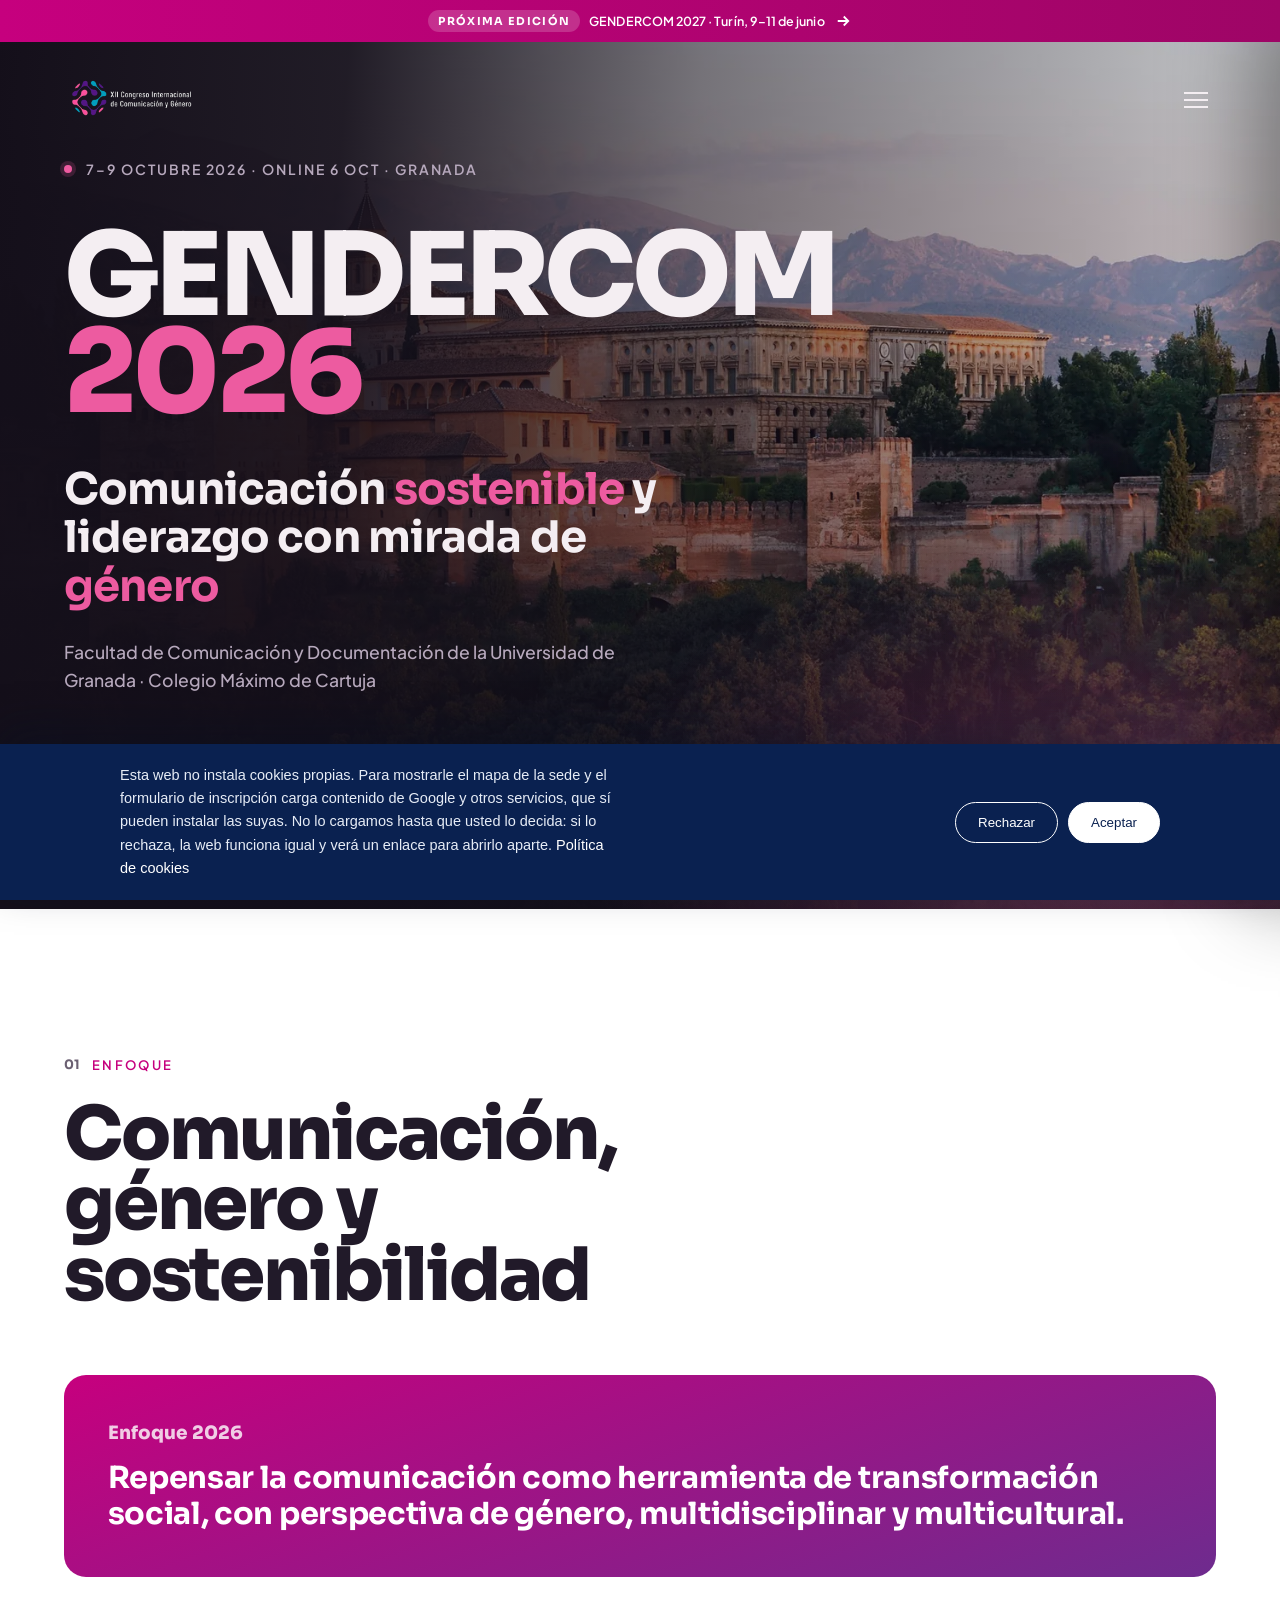
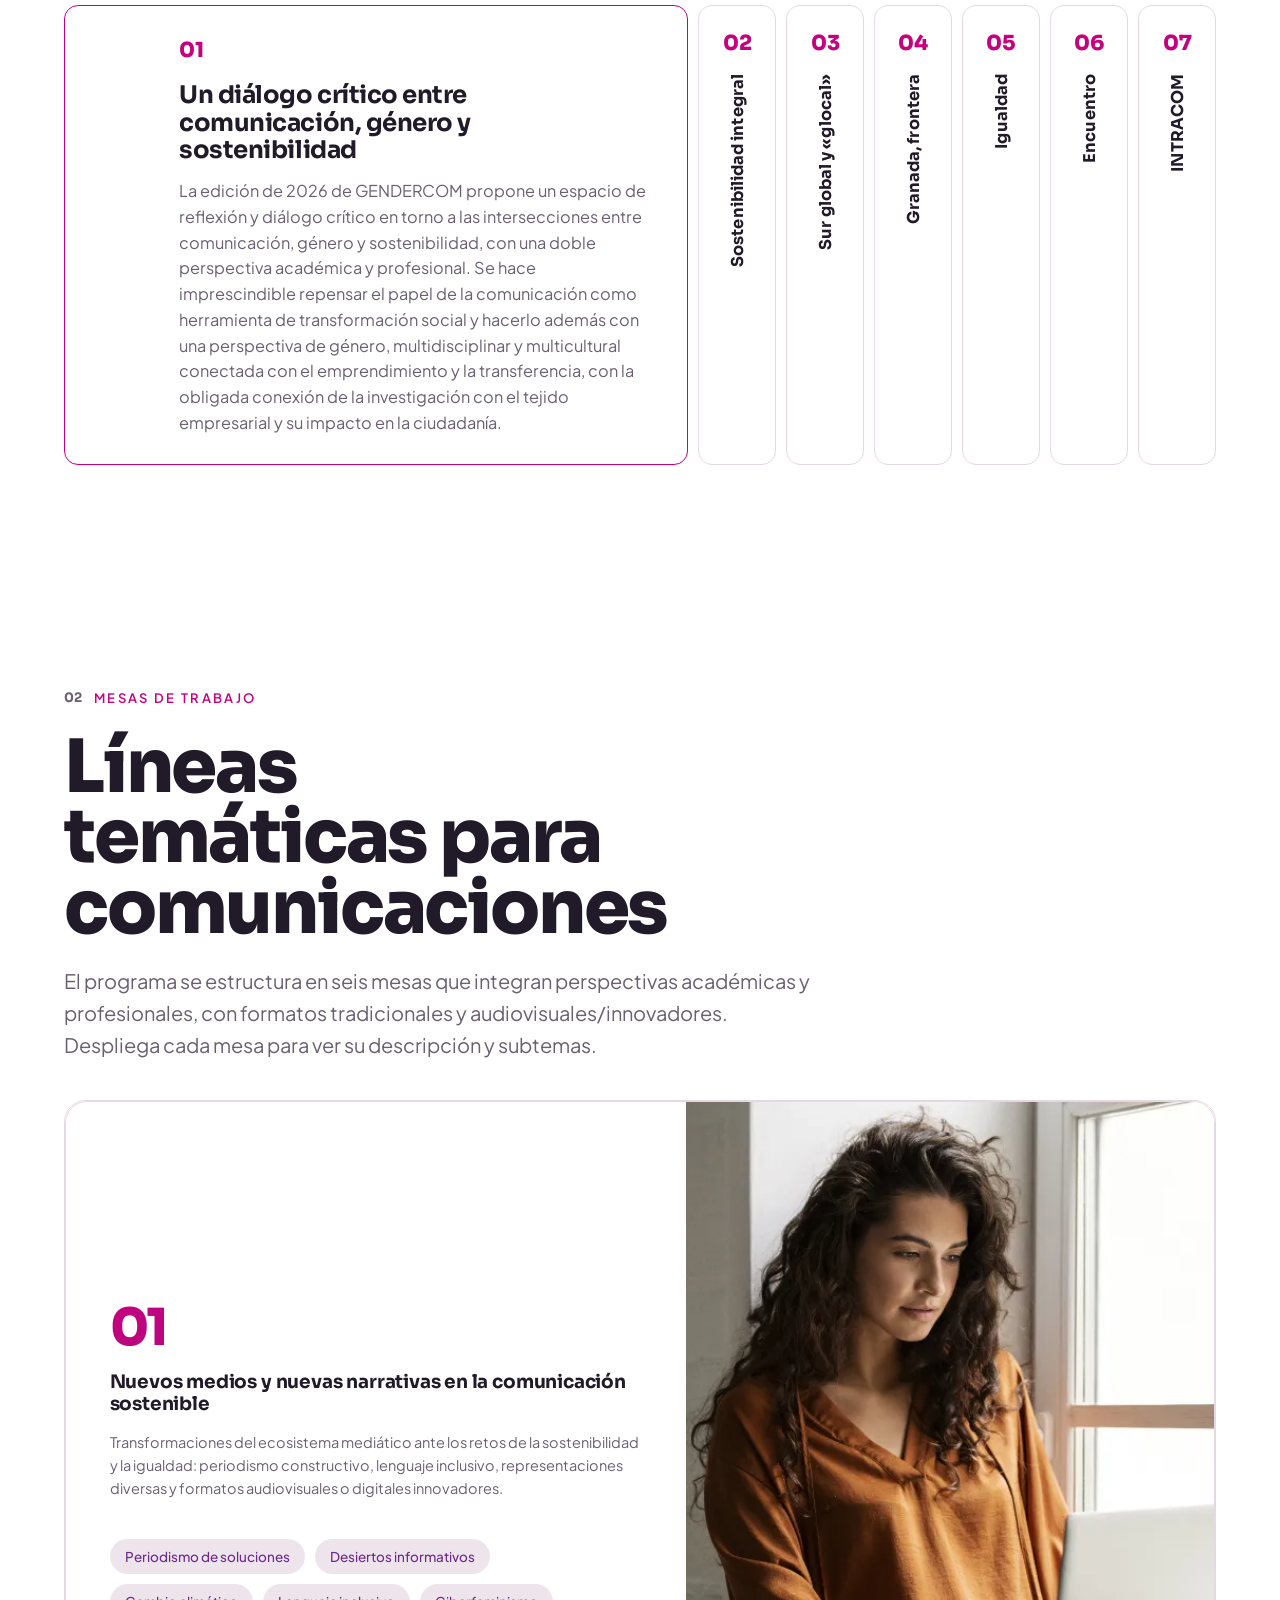
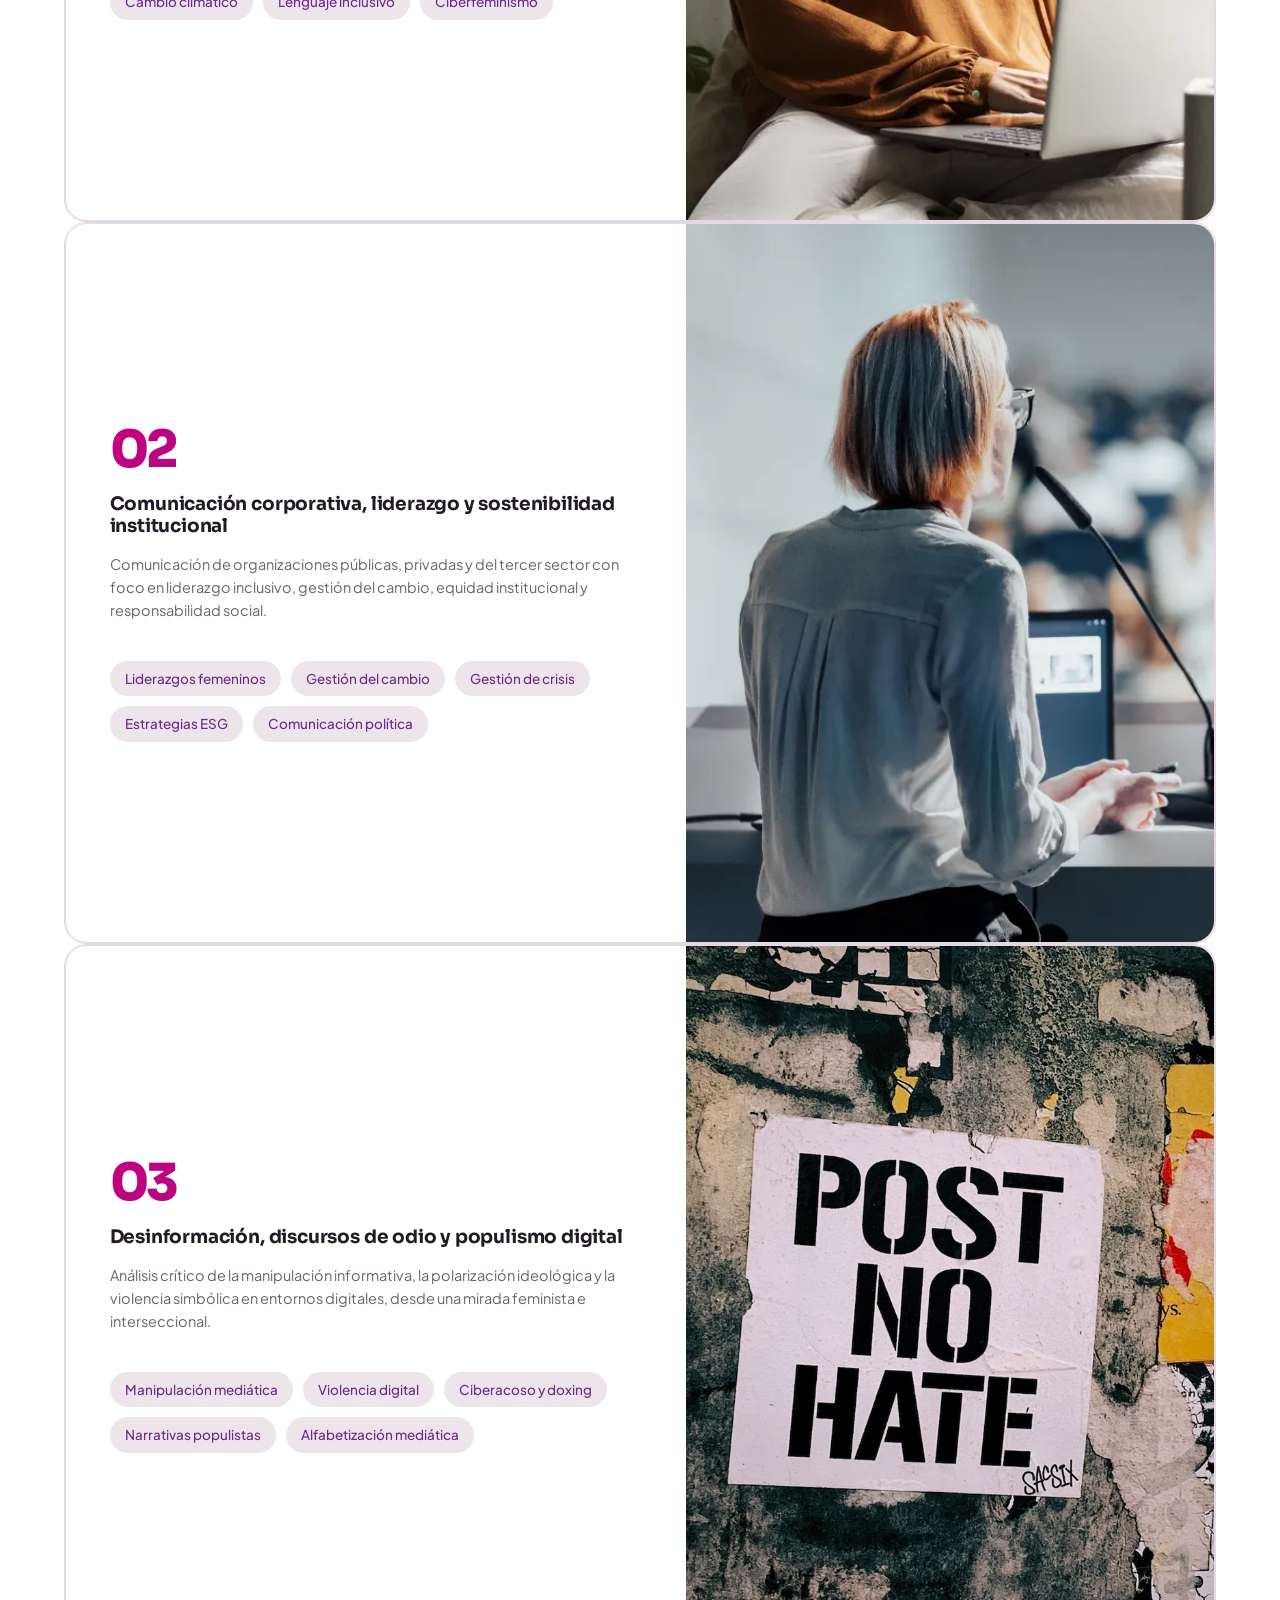
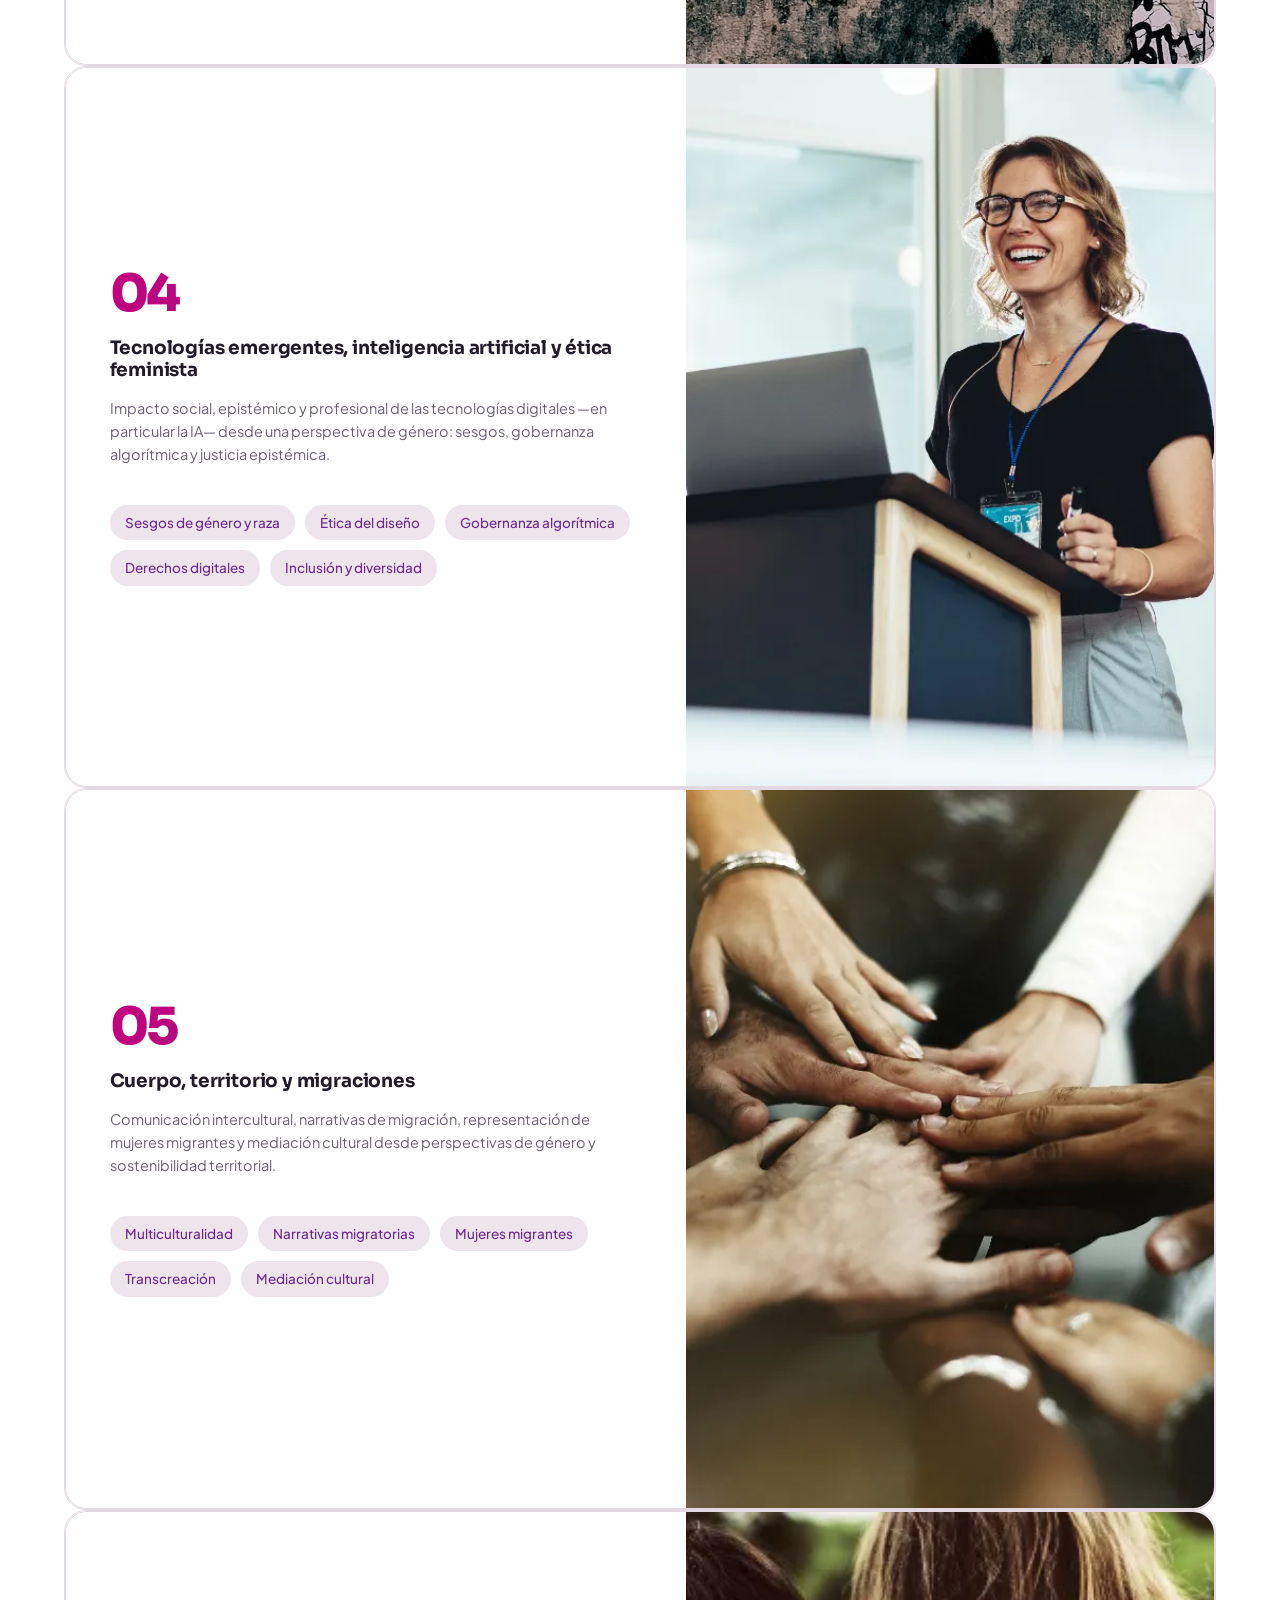
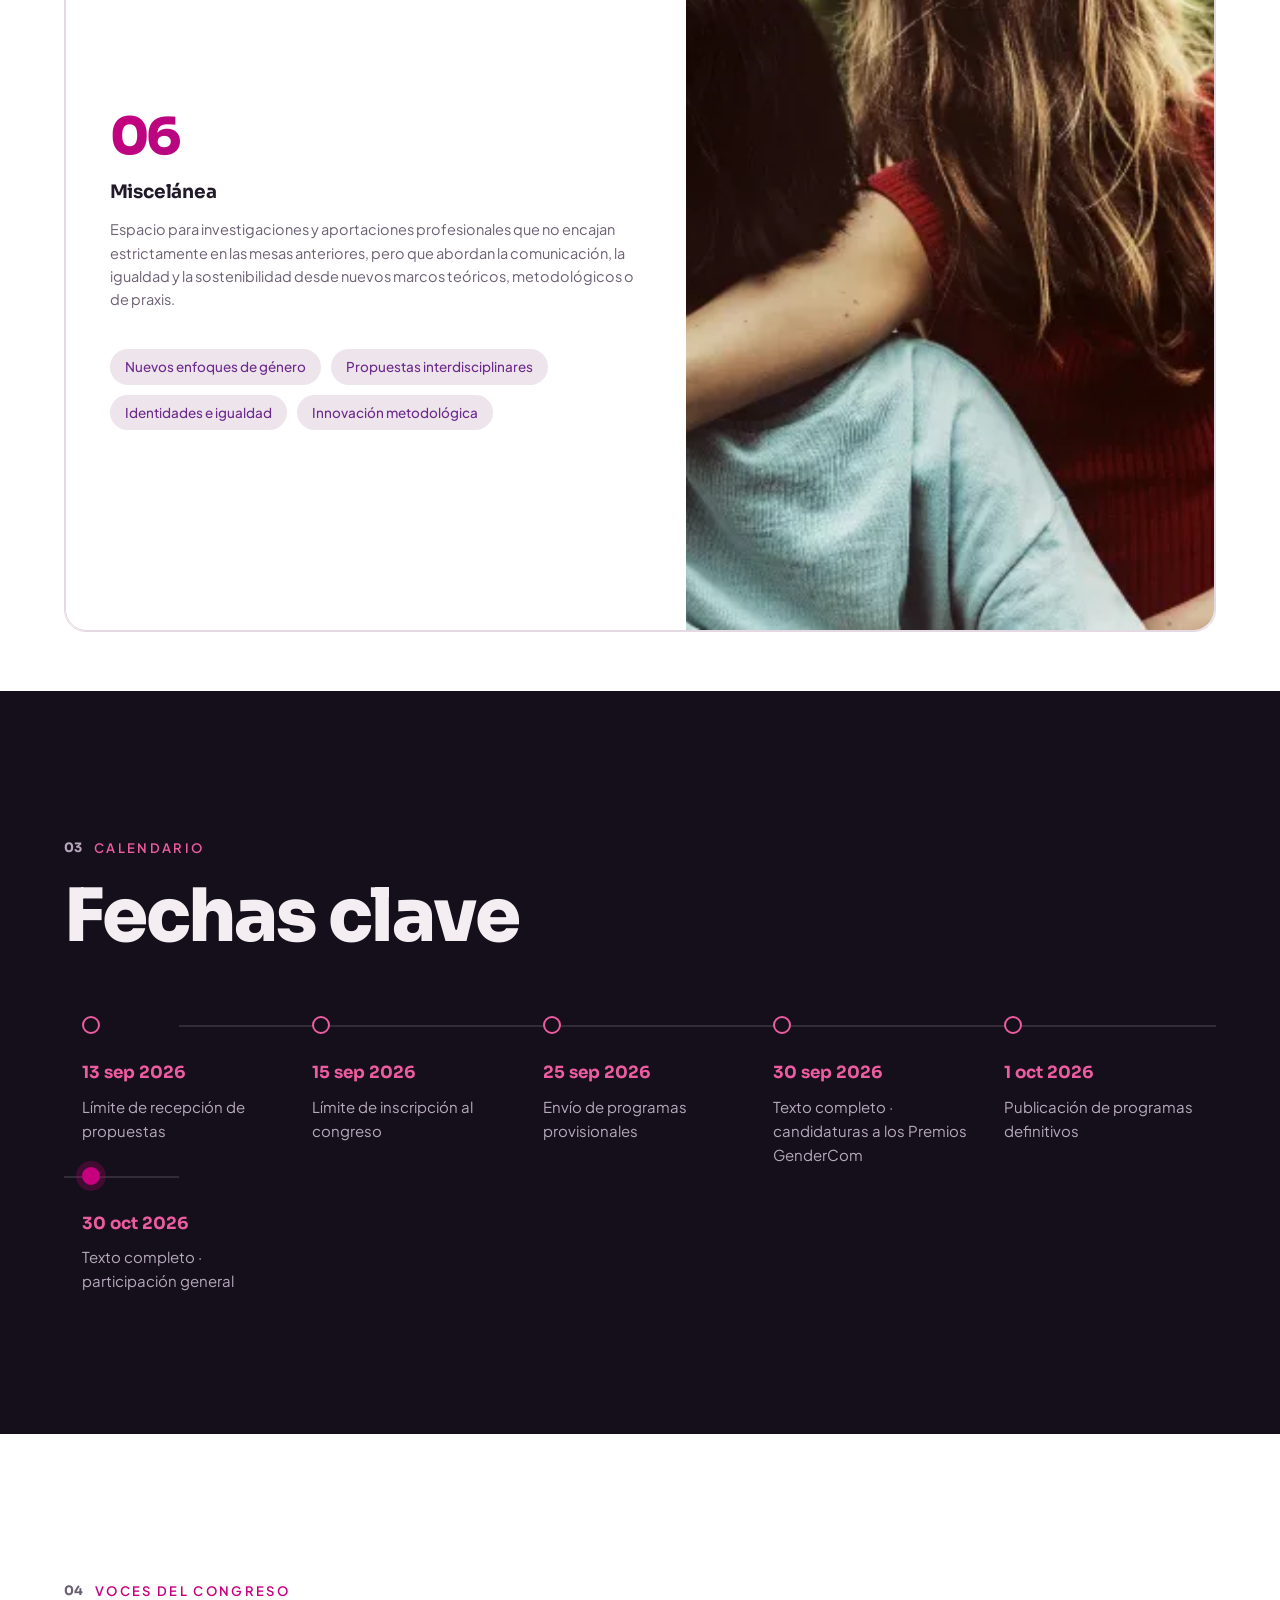
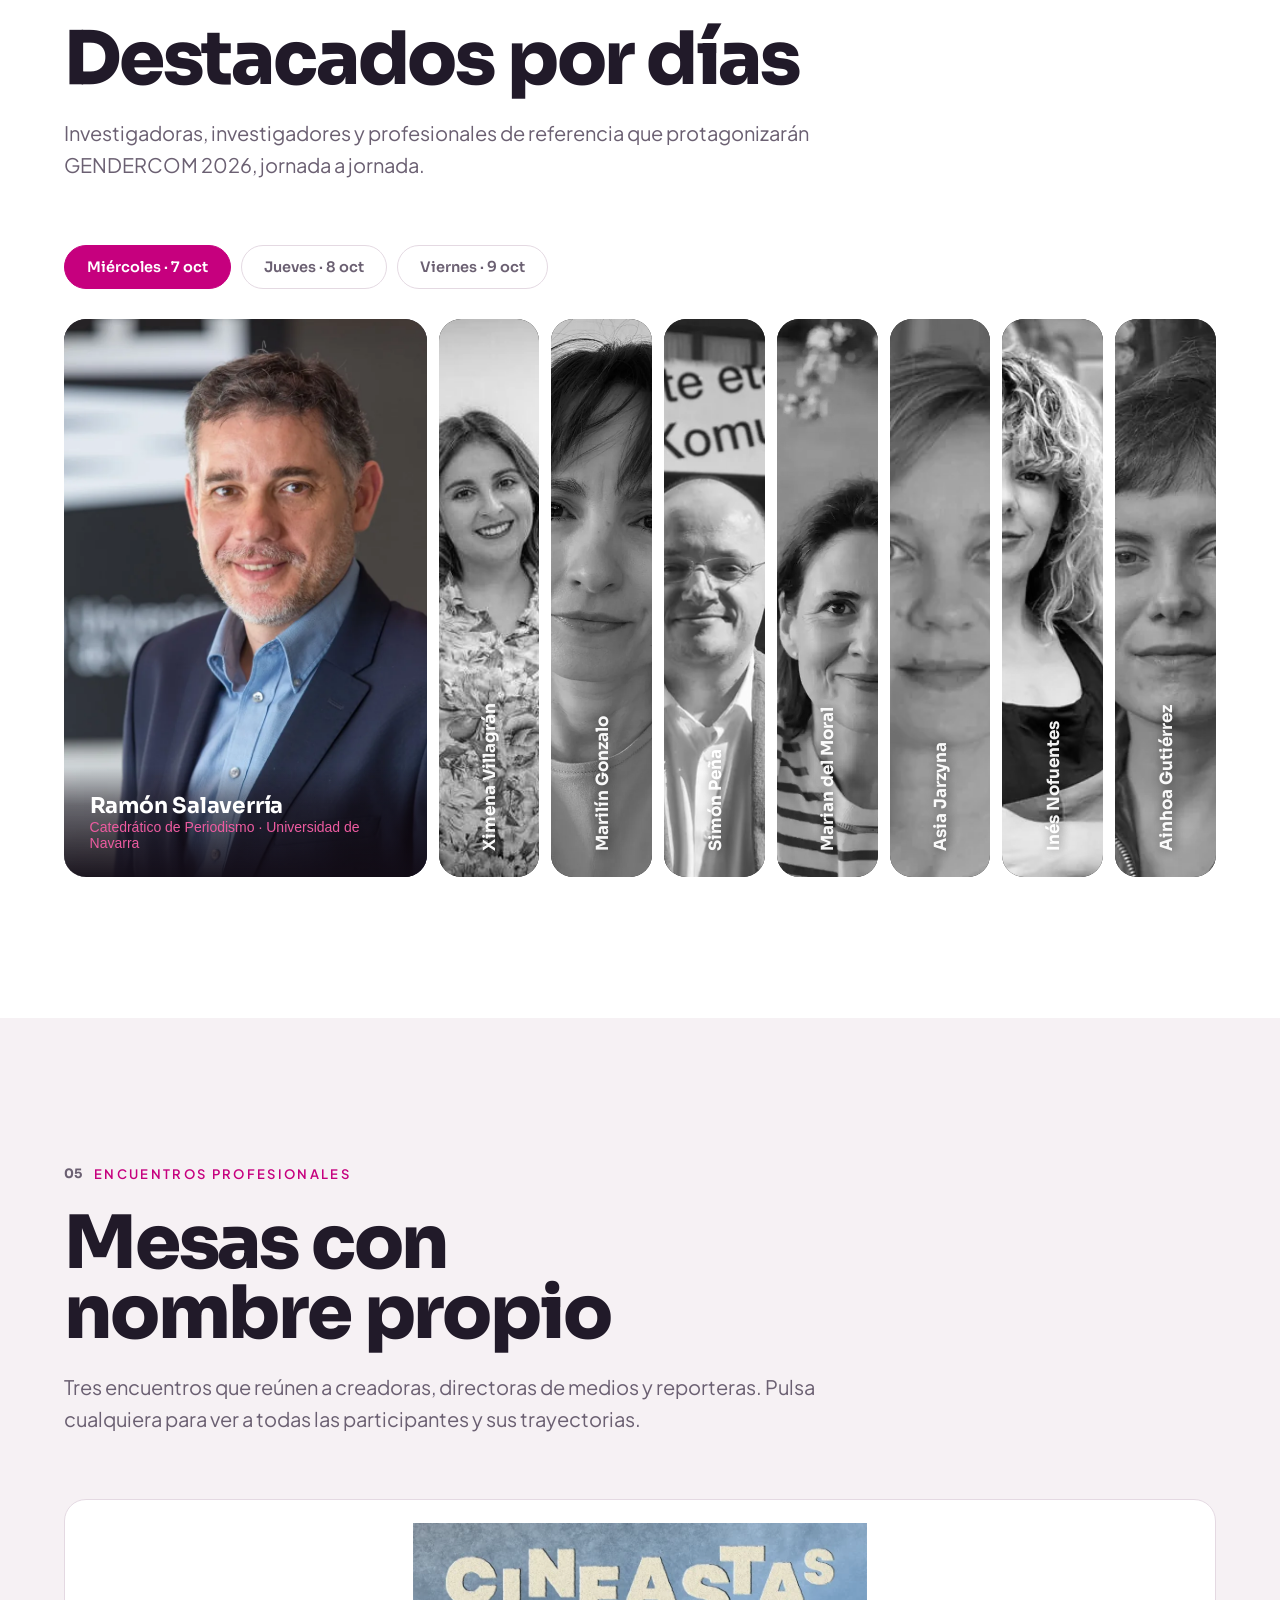
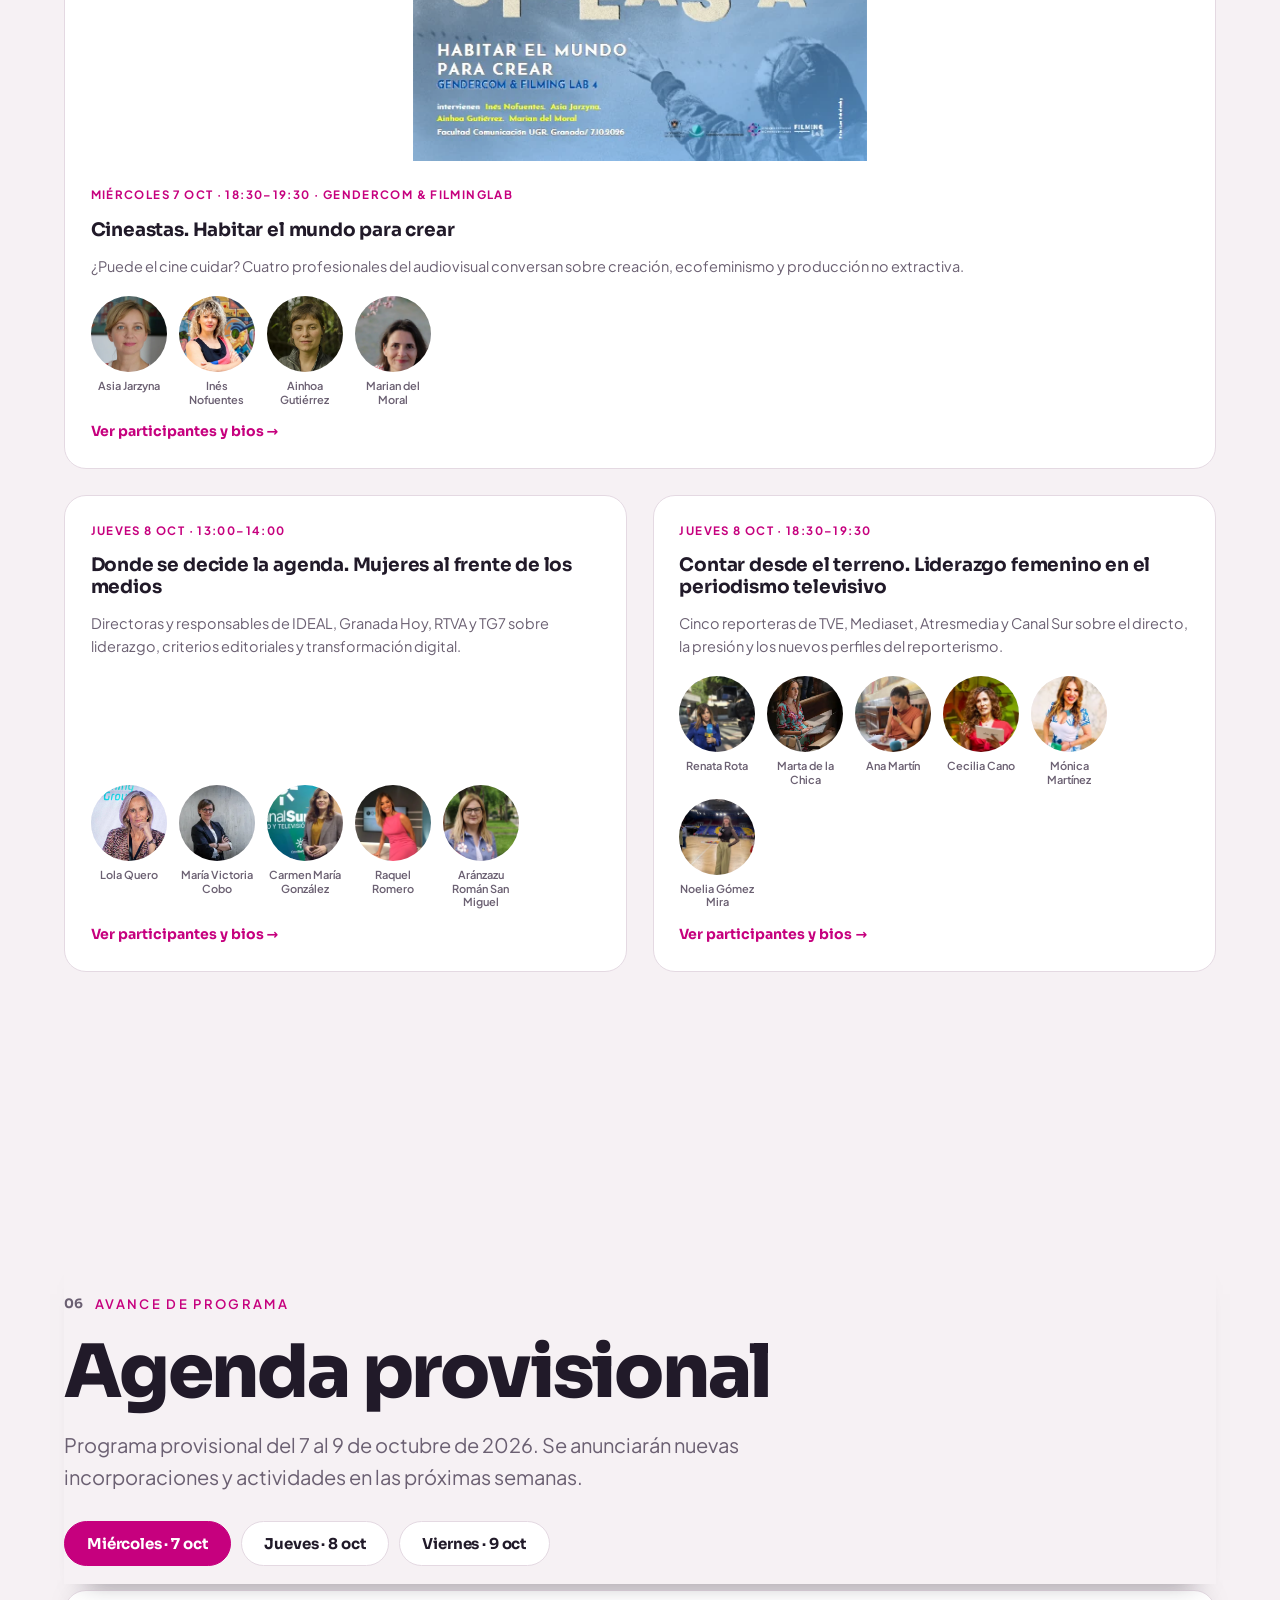
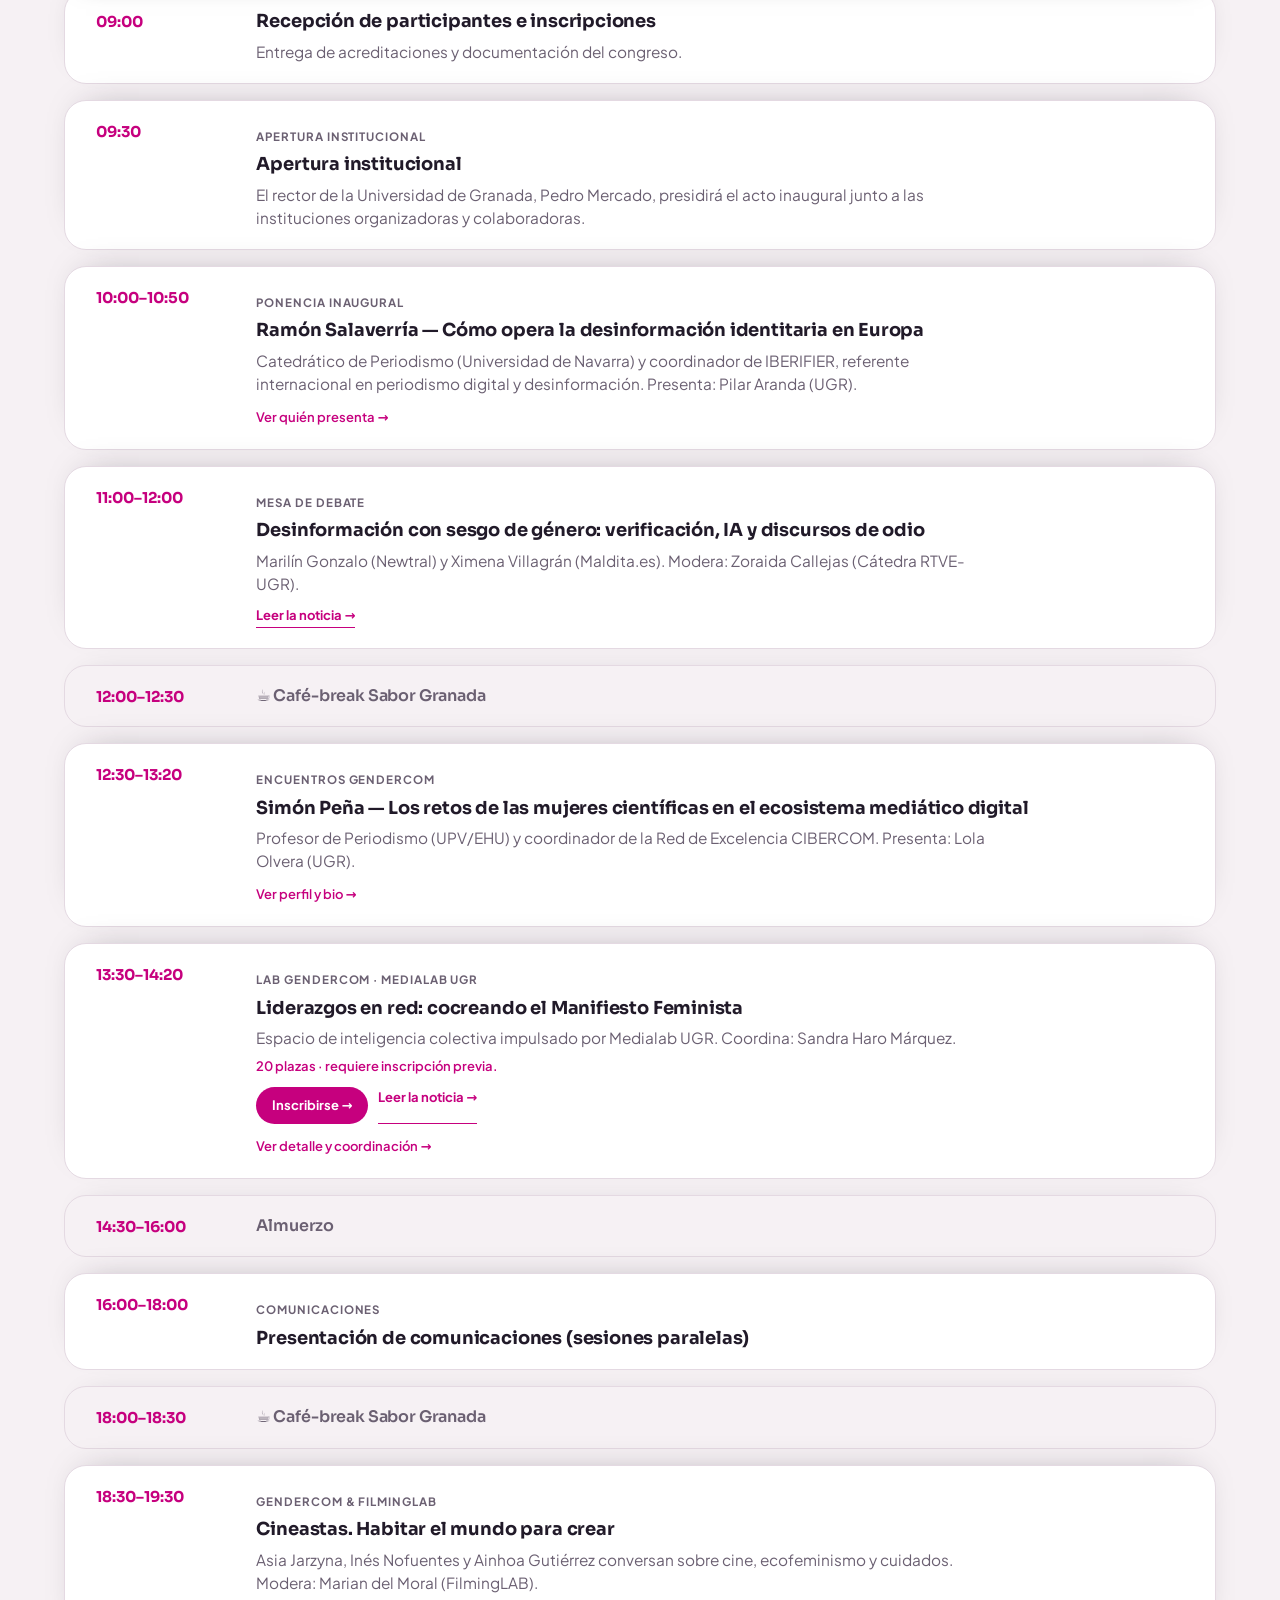
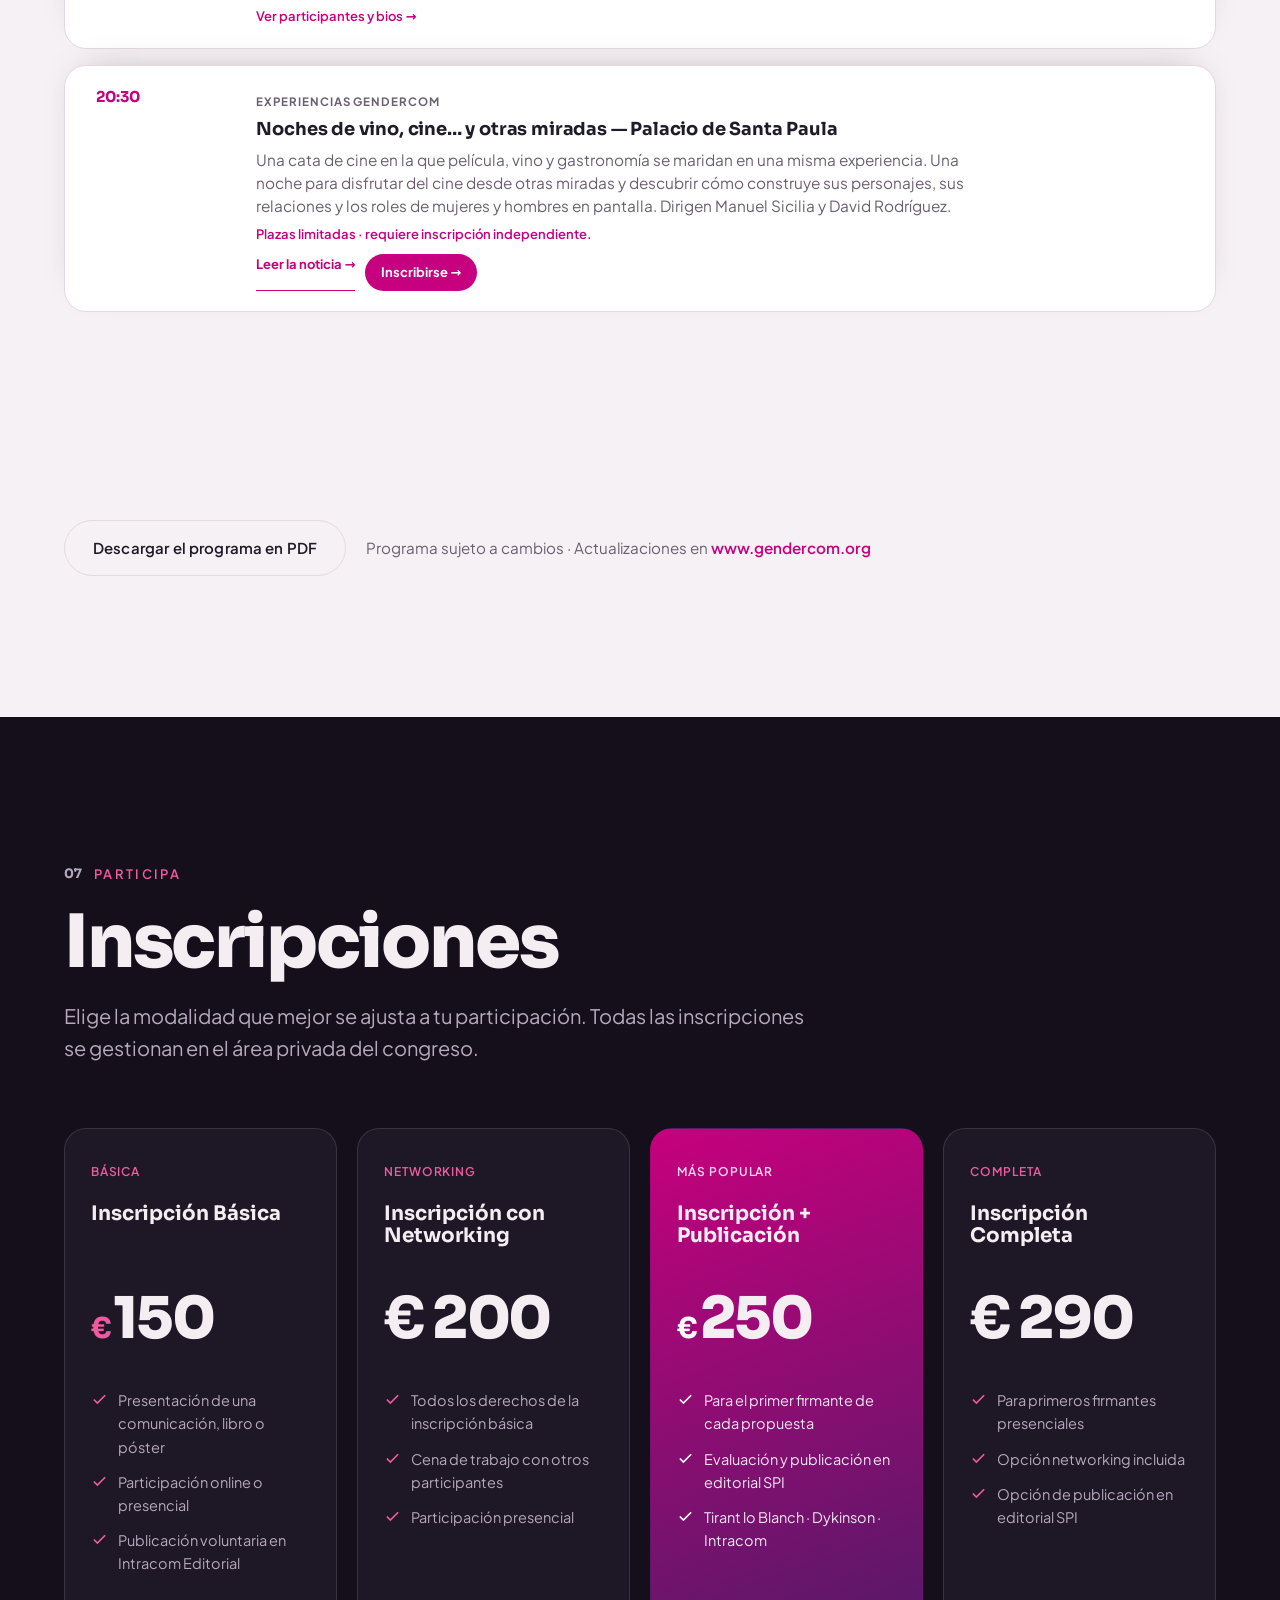
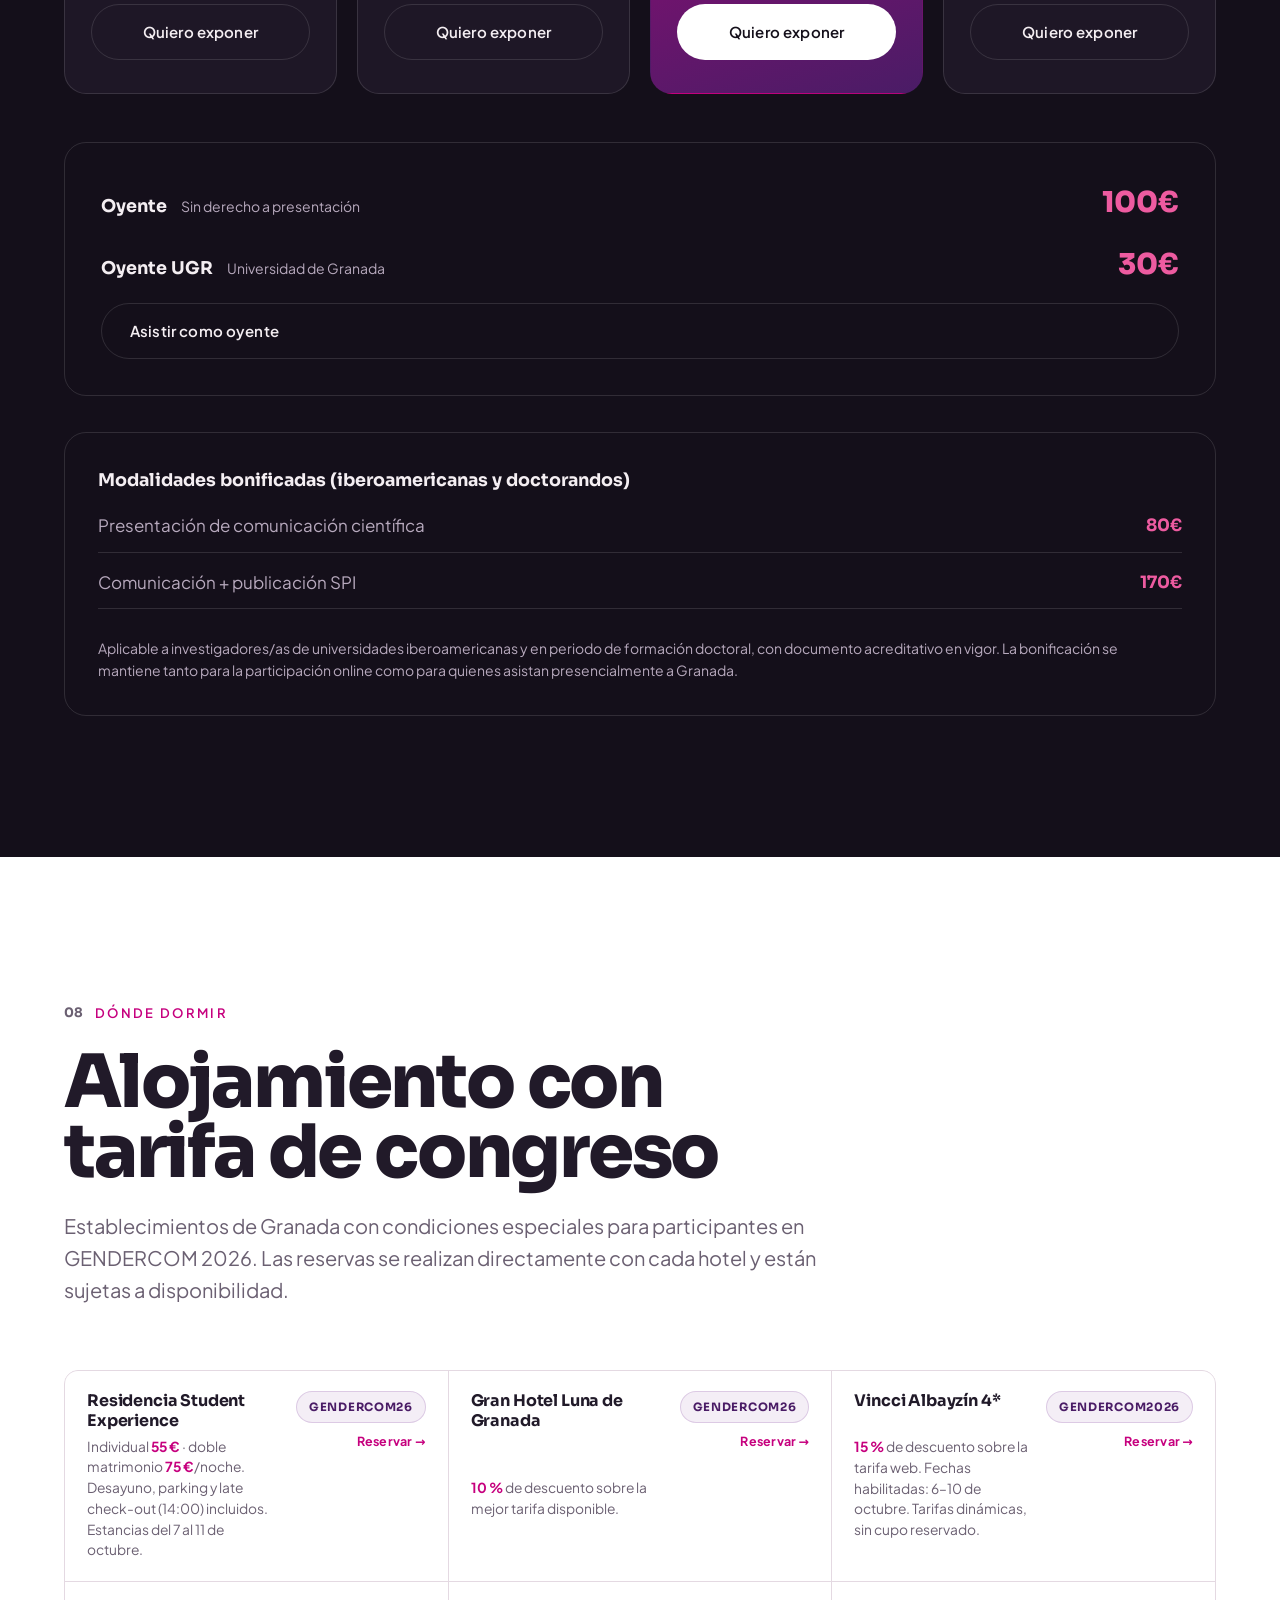
==== commit 84f59c2e: "Aviso legal, privacidad y cookies, con el mapa y el formulario bloqueados hasta que se acepten Las t" ====
--- a/2026/index.html
+++ b/2026/index.html
@@ -3430,4 +3430,6 @@
   <p>XII Congreso Internacional de Comunicación y Género. Comunicación sostenible y liderazgo con mirada de género. Universidad de Granada, 7–9 de octubre de 2026.</p>
   <p><a href="/">GENDERCOM 2027 · Turín</a></p>
 </noscript>
+<script src="/legal.js" defer></script>
+<script src="/cookies.js" defer></script>
 </body></html>
